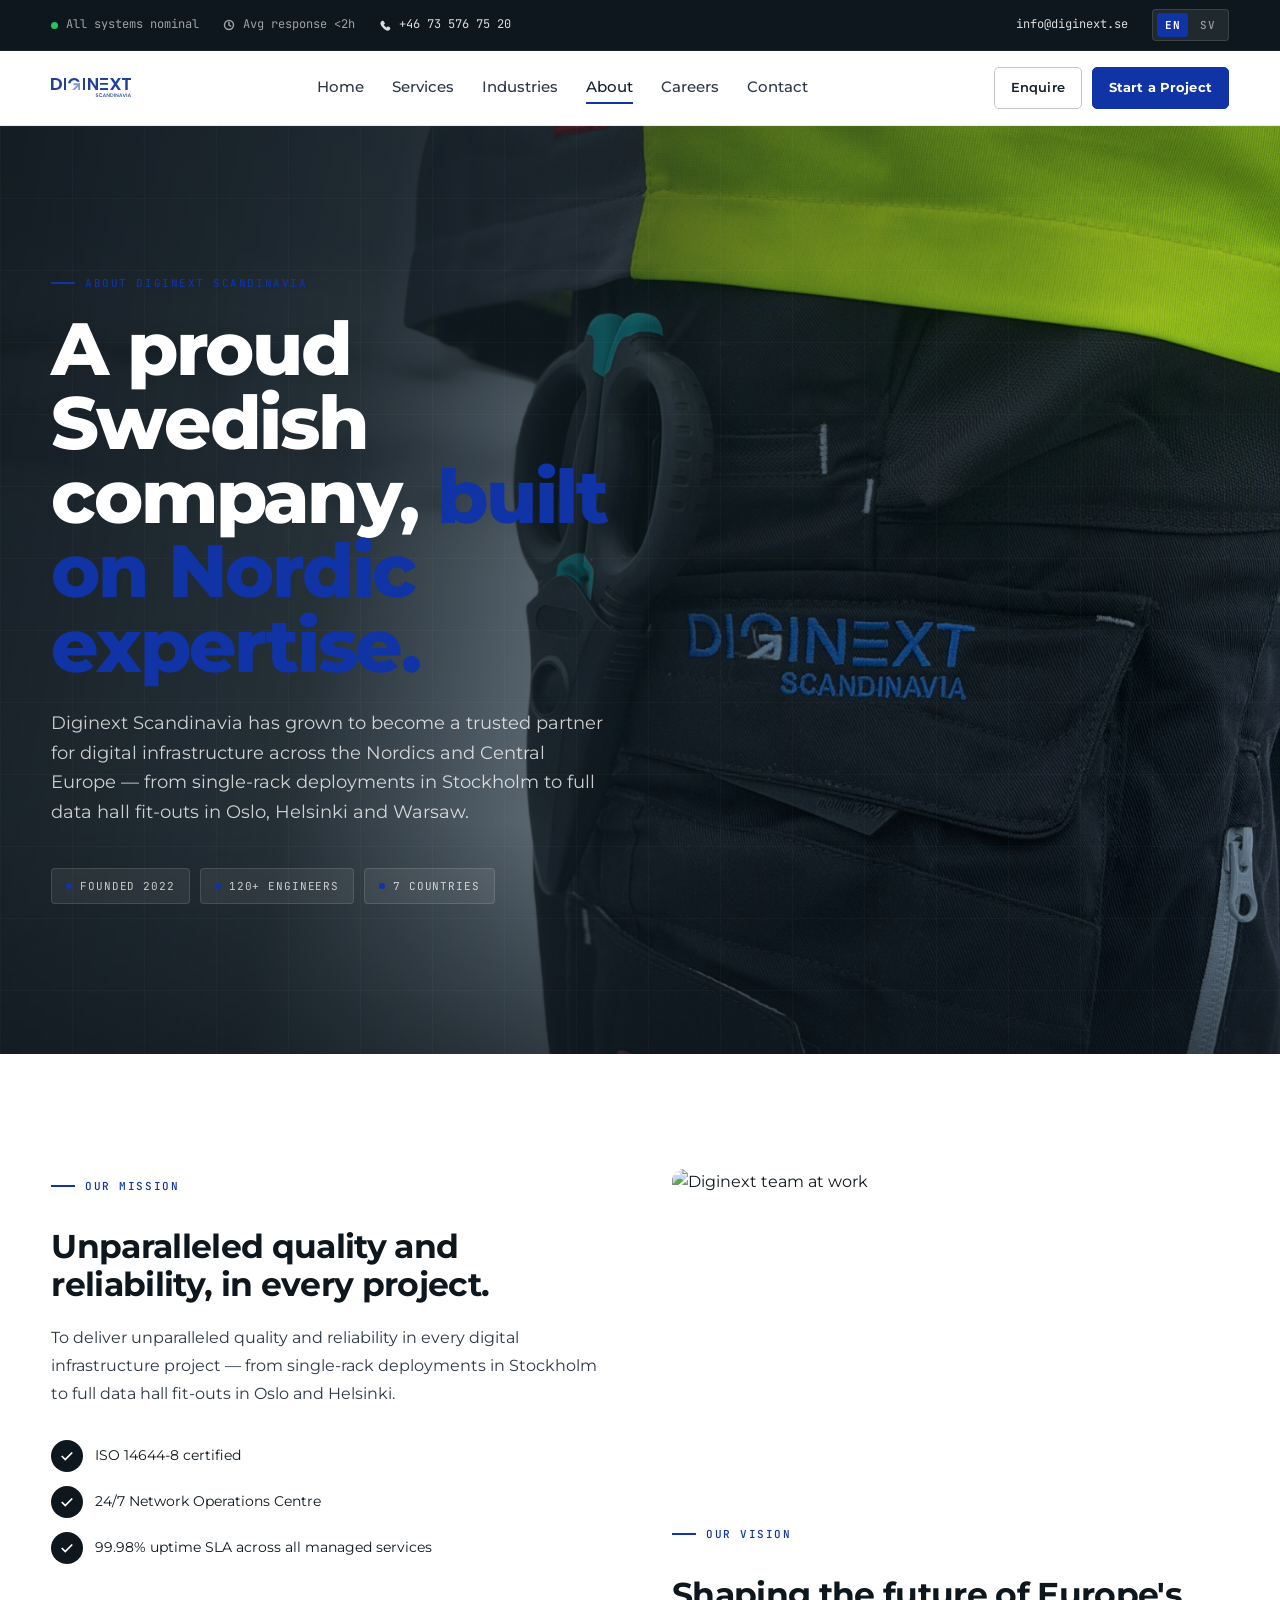
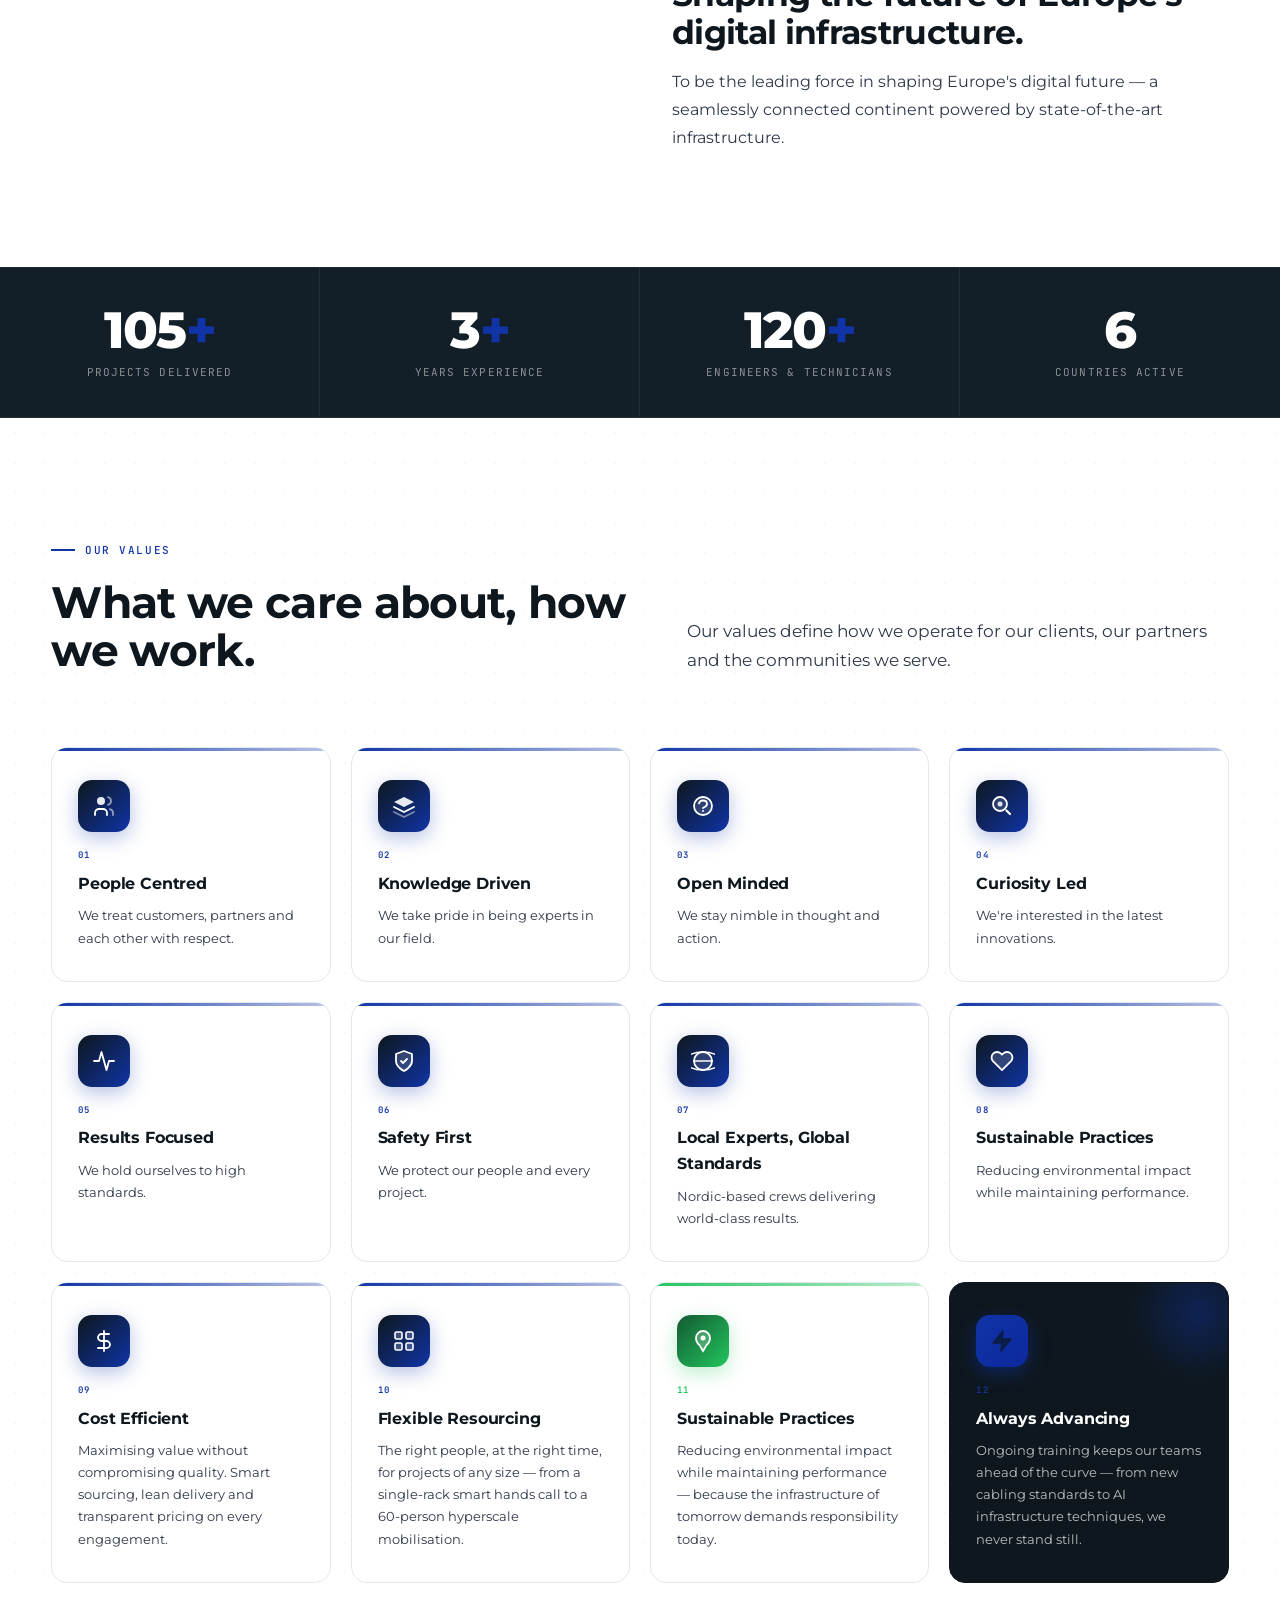
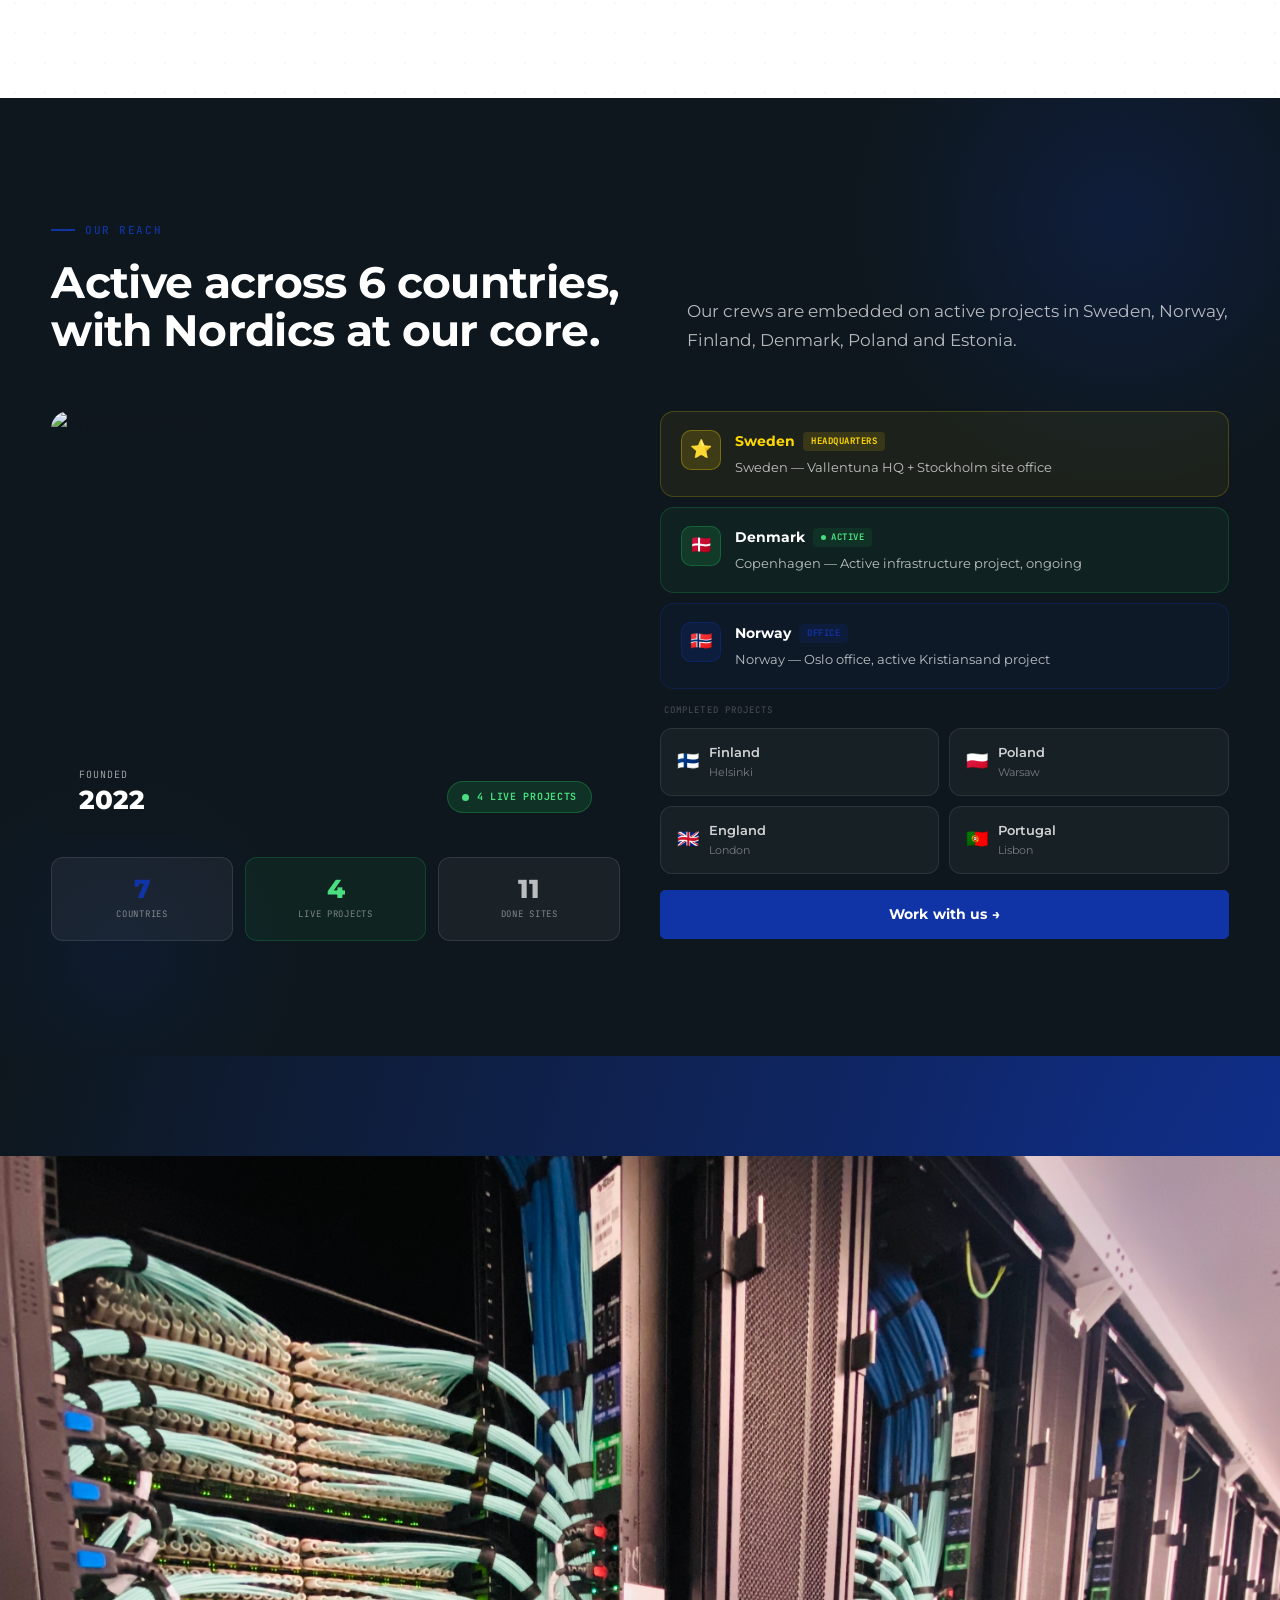
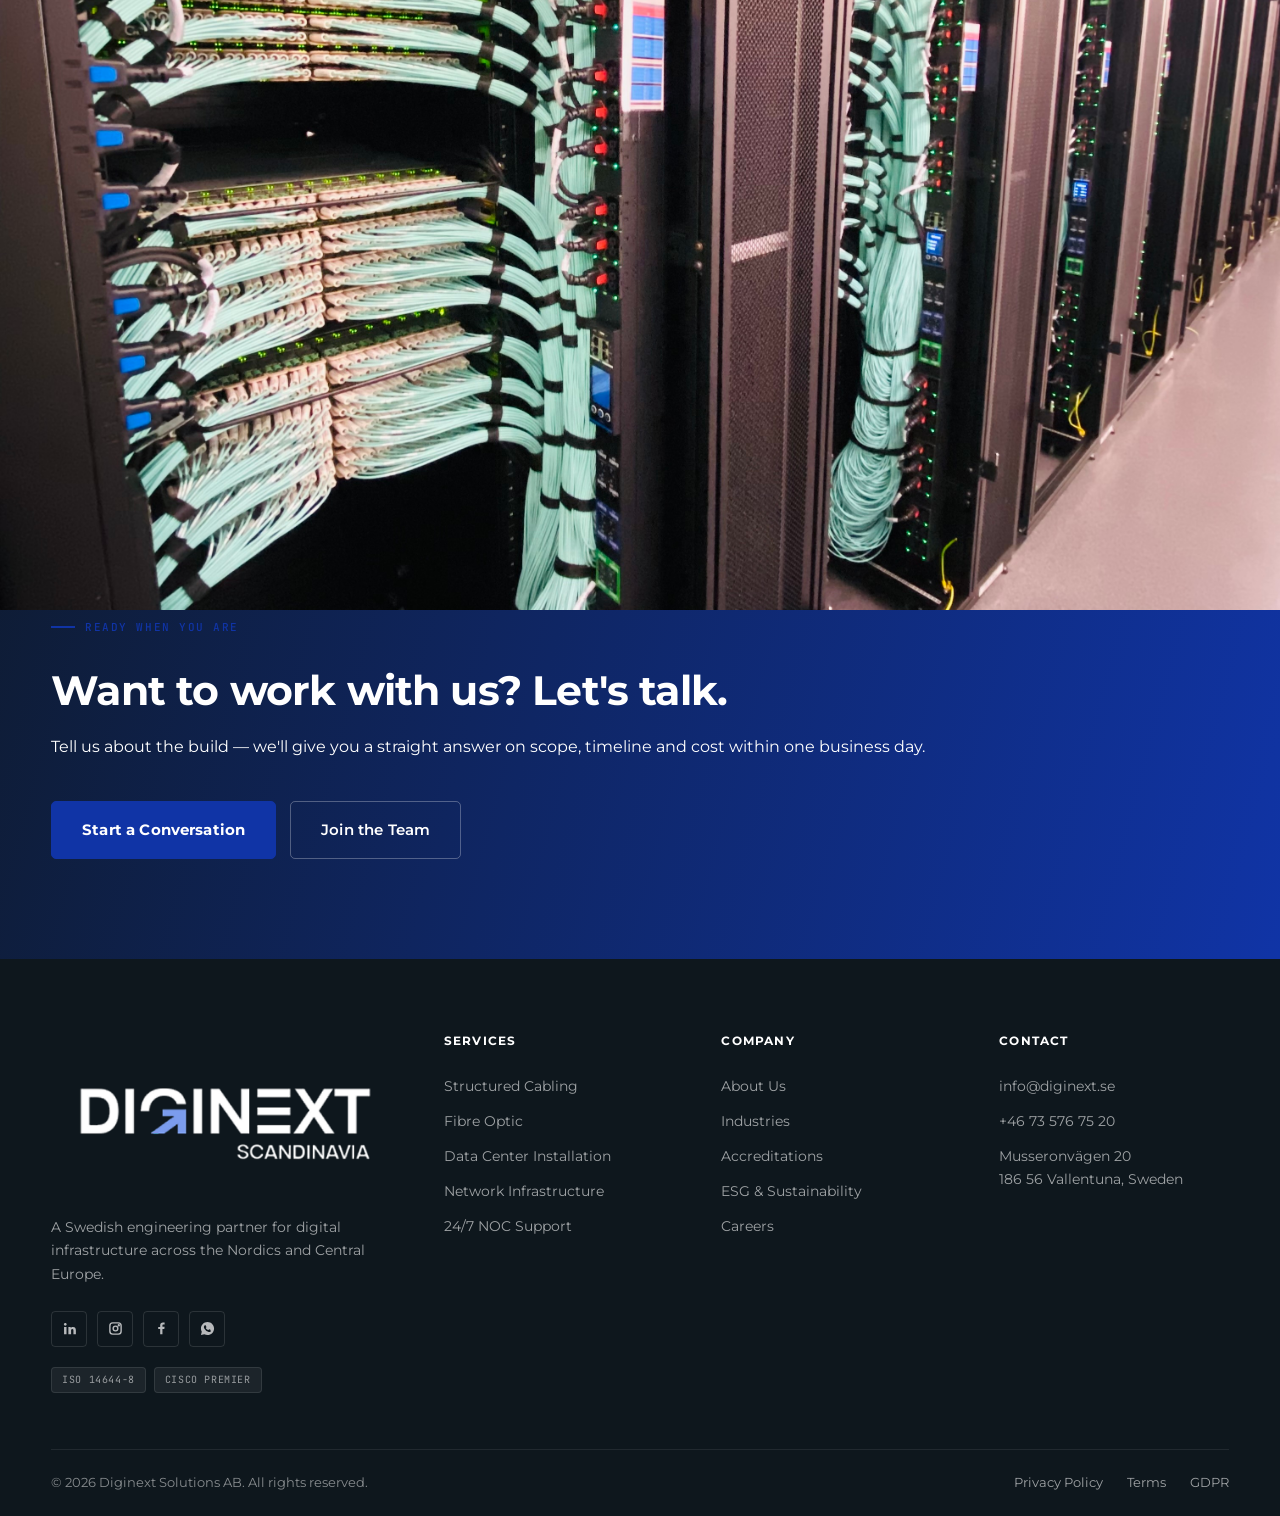
==== about.html @ 5f90d870 "Add files via upload" ====
<!doctype html>
<html lang="en" data-lang="en">
<head>
<meta charset="utf-8" />
<meta name="viewport" content="width=device-width, initial-scale=1, viewport-fit=cover" />
<title>About — Diginext Scandinavia</title>
<meta name="description" content="A Swedish engineering partner building, maintaining and optimising digital infrastructure across the Nordics and Europe. Founded on expertise, built on trust." />
<meta property="og:type" content="website" />
<meta property="og:site_name" content="Diginext Scandinavia" />
<meta property="og:title" content="About — Diginext Scandinavia" />
<meta property="og:url" content="https://ginigeashan-alt.github.io/diginext/about.html" />
<link rel="icon" type="image/svg+xml" href="assets/logo.svg" />
<link rel="preconnect" href="https://fonts.googleapis.com">
<link rel="preconnect" href="https://fonts.gstatic.com" crossorigin>
<link href="https://fonts.googleapis.com/css2?family=Montserrat:ital,wght@0,300;0,400;0,500;0,600;0,700;0,800;0,900;1,400&family=JetBrains+Mono:wght@400;500&display=swap" rel="stylesheet">
<link rel="stylesheet" href="styles.css" />
<meta name="theme-color" content="#0E171D">
</head>
<body>

<!-- ========= TOPBAR ========= -->
<div class="topbar">
  <div class="topbar__inner">
    <div class="topbar__left">
      <span class="topbar__item"><span class="status-dot"></span> <span data-t="systems_nominal">All systems nominal</span></span>
      <span class="topbar__item">
        <svg width="12" height="12" viewBox="0 0 16 16" fill="none" stroke="currentColor" stroke-width="2"><path d="M8 2a6 6 0 100 12A6 6 0 008 2zm0 2v4l3 2"/></svg>
        <span data-t="response_time">Avg response &lt;2h</span>
      </span>
      <a href="tel:+46735767520" class="topbar__item">
        <svg width="12" height="12" viewBox="0 0 16 16" fill="currentColor"><path d="M13.5 10.5c-.8-.8-1.9-.8-2.7 0l-.9.9c-1.5-.8-2.8-2.1-3.6-3.6l.9-.9c.8-.8.8-1.9 0-2.7L6.1 3.1C5.3 2.3 4.2 2.3 3.4 3L2.7 3.7C1.4 5 1.8 7.3 3.5 9.7c1.4 2 3.3 3.8 5.3 5 1 .5 2.1.8 3 .8.8 0 1.5-.2 2-.7l.7-.7c.8-.8.8-1.9 0-2.7l-1-1z"/></svg>
        +46 73 576 75 20
      </a>
    </div>
    <div class="topbar__right">
      <a href="mailto:info@diginext.se" class="topbar__item">info@diginext.se</a>
      <div class="lang-switch" id="langSwitch">
        <button class="lang-switch__btn is-active" data-lang="en">EN</button>
        <button class="lang-switch__btn" data-lang="sv">SV</button>
      </div>
    </div>
  </div>
</div>

<!-- ========= NAV ========= -->
<nav class="nav" id="siteNav">
  <div class="nav__inner">
    <a href="index.html" class="logo">
              <img src="logo.svg" alt="Diginext Scandinavia" class="logo-img" />

      
    </a>
    <ul class="nav__links" id="primaryNav">
      <li><a href="index.html" data-t="nav_home">Home</a></li>
      <li><a href="services.html" data-t="nav_services">Services</a></li>
      <li><a href="industries.html" data-t="nav_industries">Industries</a></li>
      <li><a href="about.html" class="is-active" data-t="nav_about">About</a></li>
      <li><a href="careers.html" data-t="nav_careers">Careers</a></li>
      <li><a href="contact.html" data-t="nav_contact">Contact</a></li>
    </ul>
    <div class="nav__cta-group">
      <a href="contact.html" class="btn btn--ghost btn--sm" data-t="nav_enquire">Enquire</a>
      <a href="contact.html" class="btn btn--accent btn--sm" data-t="nav_start_project">Start a Project</a>
      <button class="nav__toggle" id="navToggle" aria-expanded="false" aria-label="Toggle menu">
        <span class="nav__toggle-bar"></span>
      </button>
    </div>
  </div>
</nav>

<!-- ========= HERO ========= -->
<section class="hero" style="min-height:520px;">
  <div class="hero__visual">
    <img class="hero__visual-slide is-active" src="Diginext_pant.jpeg" alt="" />
    <div class="hero__visual-fade"></div>
  </div>
  <div class="hero__grid-overlay"></div>
  <div class="hero__inner">
    <div class="hero__content">
      <span class="eyebrow" data-t="about_eyebrow">About Diginext Scandinavia</span>
      <h1 class="hero__title" data-t="about_hero_title">A proud Swedish company, <span>built on Nordic expertise.</span></h1>
      <p class="hero__desc" data-t="about_hero_desc">Diginext Scandinavia has grown to become a trusted partner for digital infrastructure across the Nordics and Central Europe — from single-rack deployments in Stockholm to full data hall fit-outs in Oslo, Helsinki and Warsaw.</p>
      <div class="hero__badges">
        <span class="hero__badge"><span class="hero__badge-dot"></span> <span data-t="badge_founded">Founded 2022</span></span>
        <span class="hero__badge"><span class="hero__badge-dot"></span> <span data-t="badge_staff">120+ Engineers</span></span>
        <span class="hero__badge"><span class="hero__badge-dot"></span> <span data-t="badge_countries">6 Countries</span></span>
      </div>
    </div>
  </div>
</section>

<!-- ========= MISSION + VISION ========= -->
<section class="section">
  <div class="section__inner">
    <div style="display:grid; grid-template-columns:1fr 1fr; gap:64px; align-items:start;">

      <article>
        <span class="eyebrow" style="color:var(--navy-700);" data-t="mission_eyebrow">Our Mission</span>
        <h2 style="font-family:var(--display); font-size:clamp(26px,2.6vw,34px); font-weight:700; color:var(--navy-900); letter-spacing:-0.02em; line-height:1.15; margin:12px 0 20px;" data-t="mission_title">Unparalleled quality and reliability, in every project.</h2>
        <p style="font-size:16px; color:var(--ink-2); line-height:1.75; margin:0;" data-t="mission_body">To deliver unparalleled quality and reliability in every digital infrastructure project — from single-rack deployments in Stockholm to full data hall fit-outs in Oslo and Helsinki. We empower our clients' success by building robust, efficient and scalable foundations for their digital operations.</p>
        <div style="margin-top:32px; display:flex; flex-direction:column; gap:14px;">
          <div style="display:flex; align-items:center; gap:12px; font-size:14px; color:var(--ink);">
            <span style="width:32px; height:32px; border-radius:50%; background:var(--navy-900); color:#fff; display:flex; align-items:center; justify-content:center; flex-shrink:0;">
              <svg width="14" height="14" viewBox="0 0 16 16" fill="none" stroke="currentColor" stroke-width="2"><path d="M2 8l4 4 8-8"/></svg>
            </span>
            <span data-t="mission_p1">ISO 14644-8 certified</span>
          </div>
          <div style="display:flex; align-items:center; gap:12px; font-size:14px; color:var(--ink);">
            <span style="width:32px; height:32px; border-radius:50%; background:var(--navy-900); color:#fff; display:flex; align-items:center; justify-content:center; flex-shrink:0;">
              <svg width="14" height="14" viewBox="0 0 16 16" fill="none" stroke="currentColor" stroke-width="2"><path d="M2 8l4 4 8-8"/></svg>
            </span>
            <span data-t="mission_p2">24/7 Network Operations Centre</span>
          </div>
          <div style="display:flex; align-items:center; gap:12px; font-size:14px; color:var(--ink);">
            <span style="width:32px; height:32px; border-radius:50%; background:var(--navy-900); color:#fff; display:flex; align-items:center; justify-content:center; flex-shrink:0;">
              <svg width="14" height="14" viewBox="0 0 16 16" fill="none" stroke="currentColor" stroke-width="2"><path d="M2 8l4 4 8-8"/></svg>
            </span>
            <span data-t="mission_p3">99.98% uptime SLA across all managed services</span>
          </div>
        </div>
      </article>

      <article>
        <div style="border-radius:12px; overflow:hidden; height:320px; margin-bottom:28px;">
          <img src="https://images.unsplash.com/photo-1551836022-d5d88e9218df?w=1200&q=80&auto=format&fit=crop" alt="Diginext team at work" style="width:100%; height:100%; object-fit:cover;" />
        </div>
        <span class="eyebrow" style="color:var(--navy-700);" data-t="vision_eyebrow">Our Vision</span>
        <h2 style="font-family:var(--display); font-size:clamp(26px,2.6vw,34px); font-weight:700; color:var(--navy-900); letter-spacing:-0.02em; line-height:1.15; margin:12px 0 16px;" data-t="vision_title">Shaping the future of Europe's digital infrastructure.</h2>
        <p style="font-size:16px; color:var(--ink-2); line-height:1.75; margin:0;" data-t="vision_body">To be the leading force in shaping Europe's digital future — a seamlessly connected continent powered by state-of-the-art infrastructure. We strive to be at the forefront of this transformation, driving innovation, sustainability and connectivity across borders.</p>
      </article>

    </div>
  </div>
</section>

<!-- ========= STATS BAND ========= -->
<section class="stats-band section--dark">
  <div class="stats-band__inner">
    <div class="stat-cell scroll-reveal">
      <div class="stat-cell__value">105<span>+</span></div>
      <div class="stat-cell__label" data-t="stat1">Projects Delivered</div>
    </div>
    <div class="stat-cell scroll-reveal" style="transition-delay:0.1s">
      <div class="stat-cell__value">3<span>+</span></div>
      <div class="stat-cell__label" data-t="stat_years">Years Experience</div>
    </div>
    <div class="stat-cell scroll-reveal" style="transition-delay:0.2s">
      <div class="stat-cell__value">120<span>+</span></div>
      <div class="stat-cell__label" data-t="stat_engineers">Engineers &amp; Technicians</div>
    </div>
    <div class="stat-cell scroll-reveal" style="transition-delay:0.3s">
      <div class="stat-cell__value">6</div>
      <div class="stat-cell__label" data-t="stat4">Countries Active</div>
    </div>
  </div>
</section>

<!-- ========= VALUES ========= -->
<section class="section" id="values" style="background:#fff; overflow:hidden; position:relative;">
  <!-- subtle bg pattern -->
  <div style="position:absolute;inset:0;background-image:radial-gradient(rgba(16,52,166,0.035) 1.5px,transparent 1.5px);background-size:30px 30px;pointer-events:none;z-index:0;"></div>
  <div class="section__inner" style="position:relative;z-index:1;">
    <div class="section__head">
      <div class="section__head-left">
        <span class="eyebrow" style="color:var(--cyan);" data-t="values_eyebrow">Our Values</span>
        <h2 class="section__title" data-t="values_title">What we care about, how we work.</h2>
      </div>
      <div class="section__head-right">
        <p class="section__desc" data-t="values_desc">Our values define how we operate for our clients, our partners and the communities we serve. They are not aspirational — they are operational.</p>
      </div>
    </div>

    <!-- ── Premium values grid ── -->
    <div style="display:grid; grid-template-columns:repeat(4,1fr); gap:20px; margin-top:8px;">

      <!-- 01 -->
      <article class="scroll-reveal val-card" style="background:#fff; border:1.5px solid var(--rule); border-radius:16px; padding:32px 26px; display:flex; flex-direction:column; gap:16px; position:relative; overflow:hidden; transition:transform 0.25s, box-shadow 0.25s;" onmouseenter="this.style.transform='translateY(-4px)';this.style.boxShadow='0 16px 48px rgba(16,52,166,0.12)'" onmouseleave="this.style.transform='translateY(0)';this.style.boxShadow='none'">
        <div style="position:absolute;top:0;left:0;right:0;height:3px;background:linear-gradient(90deg,var(--cyan),rgba(16,52,166,0.3));border-radius:16px 16px 0 0;"></div>
        <div style="width:52px;height:52px;border-radius:14px;background:linear-gradient(135deg,var(--navy-900) 0%,var(--cyan) 100%);display:flex;align-items:center;justify-content:center;box-shadow:0 6px 20px rgba(16,52,166,0.3);">
          <svg width="24" height="24" viewBox="0 0 24 24" fill="none"><circle cx="9" cy="7" r="4" fill="#fff" opacity="0.9"/><path d="M3 21v-2a4 4 0 0 1 4-4h4a4 4 0 0 1 4 4v2" stroke="#fff" stroke-width="1.8" fill="none" stroke-linecap="round"/><path d="M16 3.13a4 4 0 0 1 0 7.75M21 21v-2a4 4 0 0 0-3-3.87" stroke="rgba(255,255,255,0.55)" stroke-width="1.8" fill="none" stroke-linecap="round"/></svg>
        </div>
        <div>
          <div style="font-family:var(--mono);font-size:9px;color:var(--cyan);text-transform:uppercase;letter-spacing:0.14em;font-weight:600;margin-bottom:8px;">01</div>
          <h3 style="font-size:15.5px;font-weight:700;color:var(--navy-900);margin:0 0 8px;letter-spacing:-0.01em;" data-t="val1_h">People Centred</h3>
          <p style="font-size:13px;color:var(--ink-2);line-height:1.7;margin:0;" data-t="val1_p">We treat customers, partners and each other with respect — and we believe in investing in people to make great things happen.</p>
        </div>
      </article>

      <!-- 02 -->
      <article class="scroll-reveal val-card" style="background:#fff;border:1.5px solid var(--rule);border-radius:16px;padding:32px 26px;display:flex;flex-direction:column;gap:16px;position:relative;overflow:hidden;transition:transform 0.25s,box-shadow 0.25s;" onmouseenter="this.style.transform='translateY(-4px)';this.style.boxShadow='0 16px 48px rgba(16,52,166,0.12)'" onmouseleave="this.style.transform='translateY(0)';this.style.boxShadow='none'">
        <div style="position:absolute;top:0;left:0;right:0;height:3px;background:linear-gradient(90deg,var(--cyan),rgba(16,52,166,0.3));border-radius:16px 16px 0 0;"></div>
        <div style="width:52px;height:52px;border-radius:14px;background:linear-gradient(135deg,var(--navy-900) 0%,var(--cyan) 100%);display:flex;align-items:center;justify-content:center;box-shadow:0 6px 20px rgba(16,52,166,0.3);">
          <svg width="24" height="24" viewBox="0 0 24 24" fill="none"><path d="M12 3L2 8l10 5 10-5-10-5z" fill="#fff" opacity="0.9"/><path d="M2 13l10 5 10-5" stroke="#fff" stroke-width="1.8" stroke-linecap="round" fill="none"/><path d="M2 18l10 5 10-5" stroke="rgba(255,255,255,0.45)" stroke-width="1.8" stroke-linecap="round" fill="none"/></svg>
        </div>
        <div>
          <div style="font-family:var(--mono);font-size:9px;color:var(--cyan);text-transform:uppercase;letter-spacing:0.14em;font-weight:600;margin-bottom:8px;">02</div>
          <h3 style="font-size:15.5px;font-weight:700;color:var(--navy-900);margin:0 0 8px;letter-spacing:-0.01em;" data-t="val2_h">Knowledge Driven</h3>
          <p style="font-size:13px;color:var(--ink-2);line-height:1.7;margin:0;" data-t="val2_p">We take pride in being experts in our field. Ongoing training and certification keeps our teams ahead of the curve.</p>
        </div>
      </article>

      <!-- 03 -->
      <article class="scroll-reveal val-card" style="background:#fff;border:1.5px solid var(--rule);border-radius:16px;padding:32px 26px;display:flex;flex-direction:column;gap:16px;position:relative;overflow:hidden;transition:transform 0.25s,box-shadow 0.25s;" onmouseenter="this.style.transform='translateY(-4px)';this.style.boxShadow='0 16px 48px rgba(16,52,166,0.12)'" onmouseleave="this.style.transform='translateY(0)';this.style.boxShadow='none'">
        <div style="position:absolute;top:0;left:0;right:0;height:3px;background:linear-gradient(90deg,var(--cyan),rgba(16,52,166,0.3));border-radius:16px 16px 0 0;"></div>
        <div style="width:52px;height:52px;border-radius:14px;background:linear-gradient(135deg,var(--navy-900) 0%,var(--cyan) 100%);display:flex;align-items:center;justify-content:center;box-shadow:0 6px 20px rgba(16,52,166,0.3);">
          <svg width="24" height="24" viewBox="0 0 24 24" fill="none"><circle cx="12" cy="12" r="9" stroke="#fff" stroke-width="1.8" fill="rgba(255,255,255,0.12)"/><path d="M8 9.5C8.5 7.5 10 6.5 12 6.5c2.5 0 4 1.5 4 3.5 0 1.5-1 2.5-2.5 3L12 14" stroke="#fff" stroke-width="1.8" stroke-linecap="round" fill="none"/><circle cx="12" cy="17" r="1" fill="#fff"/></svg>
        </div>
        <div>
          <div style="font-family:var(--mono);font-size:9px;color:var(--cyan);text-transform:uppercase;letter-spacing:0.14em;font-weight:600;margin-bottom:8px;">03</div>
          <h3 style="font-size:15.5px;font-weight:700;color:var(--navy-900);margin:0 0 8px;letter-spacing:-0.01em;" data-t="val3_h">Open Minded</h3>
          <p style="font-size:13px;color:var(--ink-2);line-height:1.7;margin:0;" data-t="val3_p">We stay nimble in thought and action — so we can respond to every challenge with clear thinking and fresh perspective.</p>
        </div>
      </article>

      <!-- 04 -->
      <article class="scroll-reveal val-card" style="background:#fff;border:1.5px solid var(--rule);border-radius:16px;padding:32px 26px;display:flex;flex-direction:column;gap:16px;position:relative;overflow:hidden;transition:transform 0.25s,box-shadow 0.25s;" onmouseenter="this.style.transform='translateY(-4px)';this.style.boxShadow='0 16px 48px rgba(16,52,166,0.12)'" onmouseleave="this.style.transform='translateY(0)';this.style.boxShadow='none'">
        <div style="position:absolute;top:0;left:0;right:0;height:3px;background:linear-gradient(90deg,var(--cyan),rgba(16,52,166,0.3));border-radius:16px 16px 0 0;"></div>
        <div style="width:52px;height:52px;border-radius:14px;background:linear-gradient(135deg,var(--navy-900) 0%,var(--cyan) 100%);display:flex;align-items:center;justify-content:center;box-shadow:0 6px 20px rgba(16,52,166,0.3);">
          <svg width="24" height="24" viewBox="0 0 24 24" fill="none"><circle cx="10" cy="10" r="7" stroke="#fff" stroke-width="1.8" fill="rgba(255,255,255,0.12)"/><path d="m20 20-3.5-3.5" stroke="#fff" stroke-width="2.2" stroke-linecap="round"/><circle cx="10" cy="10" r="2.5" fill="#fff" opacity="0.85"/></svg>
        </div>
        <div>
          <div style="font-family:var(--mono);font-size:9px;color:var(--cyan);text-transform:uppercase;letter-spacing:0.14em;font-weight:600;margin-bottom:8px;">04</div>
          <h3 style="font-size:15.5px;font-weight:700;color:var(--navy-900);margin:0 0 8px;letter-spacing:-0.01em;" data-t="val4_h">Curiosity Led</h3>
          <p style="font-size:13px;color:var(--ink-2);line-height:1.7;margin:0;" data-t="val4_p">We're interested in the latest innovations and keep our finger on the pulse of every development that affects our clients.</p>
        </div>
      </article>

      <!-- 05 -->
      <article class="scroll-reveal val-card" style="background:#fff;border:1.5px solid var(--rule);border-radius:16px;padding:32px 26px;display:flex;flex-direction:column;gap:16px;position:relative;overflow:hidden;transition:transform 0.25s,box-shadow 0.25s;" onmouseenter="this.style.transform='translateY(-4px)';this.style.boxShadow='0 16px 48px rgba(16,52,166,0.12)'" onmouseleave="this.style.transform='translateY(0)';this.style.boxShadow='none'">
        <div style="position:absolute;top:0;left:0;right:0;height:3px;background:linear-gradient(90deg,var(--cyan),rgba(16,52,166,0.3));border-radius:16px 16px 0 0;"></div>
        <div style="width:52px;height:52px;border-radius:14px;background:linear-gradient(135deg,var(--navy-900) 0%,var(--cyan) 100%);display:flex;align-items:center;justify-content:center;box-shadow:0 6px 20px rgba(16,52,166,0.3);">
          <svg width="24" height="24" viewBox="0 0 24 24" fill="none"><polyline points="2 12 7 12 9.5 3 14.5 21 17 12 22 12" stroke="#fff" stroke-width="1.8" stroke-linecap="round" stroke-linejoin="round" fill="none"/></svg>
        </div>
        <div>
          <div style="font-family:var(--mono);font-size:9px;color:var(--cyan);text-transform:uppercase;letter-spacing:0.14em;font-weight:600;margin-bottom:8px;">05</div>
          <h3 style="font-size:15.5px;font-weight:700;color:var(--navy-900);margin:0 0 8px;letter-spacing:-0.01em;" data-t="val5_h">Results Focused</h3>
          <p style="font-size:13px;color:var(--ink-2);line-height:1.7;margin:0;" data-t="val5_p">We set ourselves high standards because we care when our customers succeed — and we deliver against that commitment every time.</p>
        </div>
      </article>

      <!-- 06 -->
      <article class="scroll-reveal val-card" style="background:#fff;border:1.5px solid var(--rule);border-radius:16px;padding:32px 26px;display:flex;flex-direction:column;gap:16px;position:relative;overflow:hidden;transition:transform 0.25s,box-shadow 0.25s;" onmouseenter="this.style.transform='translateY(-4px)';this.style.boxShadow='0 16px 48px rgba(16,52,166,0.12)'" onmouseleave="this.style.transform='translateY(0)';this.style.boxShadow='none'">
        <div style="position:absolute;top:0;left:0;right:0;height:3px;background:linear-gradient(90deg,var(--cyan),rgba(16,52,166,0.3));border-radius:16px 16px 0 0;"></div>
        <div style="width:52px;height:52px;border-radius:14px;background:linear-gradient(135deg,var(--navy-900) 0%,var(--cyan) 100%);display:flex;align-items:center;justify-content:center;box-shadow:0 6px 20px rgba(16,52,166,0.3);">
          <svg width="24" height="24" viewBox="0 0 24 24" fill="none"><path d="M12 22s8-4 8-10V5l-8-3-8 3v7c0 6 8 10 8 10z" fill="rgba(255,255,255,0.15)" stroke="#fff" stroke-width="1.8" stroke-linejoin="round"/><path d="M9 12l2 2 4-4" stroke="#fff" stroke-width="1.8" stroke-linecap="round" stroke-linejoin="round" fill="none"/></svg>
        </div>
        <div>
          <div style="font-family:var(--mono);font-size:9px;color:var(--cyan);text-transform:uppercase;letter-spacing:0.14em;font-weight:600;margin-bottom:8px;">06</div>
          <h3 style="font-size:15.5px;font-weight:700;color:var(--navy-900);margin:0 0 8px;letter-spacing:-0.01em;" data-t="val6_h">Safety First</h3>
          <p style="font-size:13px;color:var(--ink-2);line-height:1.7;margin:0;" data-t="val6_p">We protect our people, our clients and every project with the highest safety standards — no exceptions, no shortcuts.</p>
        </div>
      </article>

      <!-- 07 -->
      <article class="scroll-reveal val-card" style="background:#fff;border:1.5px solid var(--rule);border-radius:16px;padding:32px 26px;display:flex;flex-direction:column;gap:16px;position:relative;overflow:hidden;transition:transform 0.25s,box-shadow 0.25s;" onmouseenter="this.style.transform='translateY(-4px)';this.style.boxShadow='0 16px 48px rgba(16,52,166,0.12)'" onmouseleave="this.style.transform='translateY(0)';this.style.boxShadow='none'">
        <div style="position:absolute;top:0;left:0;right:0;height:3px;background:linear-gradient(90deg,var(--cyan),rgba(16,52,166,0.3));border-radius:16px 16px 0 0;"></div>
        <div style="width:52px;height:52px;border-radius:14px;background:linear-gradient(135deg,var(--navy-900) 0%,var(--cyan) 100%);display:flex;align-items:center;justify-content:center;box-shadow:0 6px 20px rgba(16,52,166,0.3);">
          <svg width="24" height="24" viewBox="0 0 24 24" fill="none"><circle cx="12" cy="12" r="9" stroke="#fff" stroke-width="1.8" fill="rgba(255,255,255,0.12)"/><line x1="2" y1="12" x2="22" y2="12" stroke="#fff" stroke-width="1.4"/><path d="M12 3a18 9 0 0 1 0 18M12 3a18 9 0 0 0 0 18" stroke="#fff" stroke-width="1.4" fill="none"/></svg>
        </div>
        <div>
          <div style="font-family:var(--mono);font-size:9px;color:var(--cyan);text-transform:uppercase;letter-spacing:0.14em;font-weight:600;margin-bottom:8px;">07</div>
          <h3 style="font-size:15.5px;font-weight:700;color:var(--navy-900);margin:0 0 8px;letter-spacing:-0.01em;" data-t="val7_h">Local Experts, Global Standards</h3>
          <p style="font-size:13px;color:var(--ink-2);line-height:1.7;margin:0;" data-t="val7_p">Nordic-based crews delivering world-class results — with the cultural fluency and regulatory knowledge that global firms lack.</p>
        </div>
      </article>

      <!-- 08 -->
      <article class="scroll-reveal val-card" style="background:#fff;border:1.5px solid var(--rule);border-radius:16px;padding:32px 26px;display:flex;flex-direction:column;gap:16px;position:relative;overflow:hidden;transition:transform 0.25s,box-shadow 0.25s;" onmouseenter="this.style.transform='translateY(-4px)';this.style.boxShadow='0 16px 48px rgba(16,52,166,0.12)'" onmouseleave="this.style.transform='translateY(0)';this.style.boxShadow='none'">
        <div style="position:absolute;top:0;left:0;right:0;height:3px;background:linear-gradient(90deg,var(--cyan),rgba(16,52,166,0.3));border-radius:16px 16px 0 0;"></div>
        <div style="width:52px;height:52px;border-radius:14px;background:linear-gradient(135deg,var(--navy-900) 0%,var(--cyan) 100%);display:flex;align-items:center;justify-content:center;box-shadow:0 6px 20px rgba(16,52,166,0.3);">
          <svg width="24" height="24" viewBox="0 0 24 24" fill="none"><path d="M20.84 4.61a5.5 5.5 0 0 0-7.78 0L12 5.67l-1.06-1.06a5.5 5.5 0 0 0-7.78 7.78l1.06 1.06L12 21.23l7.78-7.78 1.06-1.06a5.5 5.5 0 0 0 0-7.78z" fill="rgba(255,255,255,0.15)" stroke="#fff" stroke-width="1.8" stroke-linejoin="round"/></svg>
        </div>
        <div>
          <div style="font-family:var(--mono);font-size:9px;color:var(--cyan);text-transform:uppercase;letter-spacing:0.14em;font-weight:600;margin-bottom:8px;">08</div>
          <h3 style="font-size:15.5px;font-weight:700;color:var(--navy-900);margin:0 0 8px;letter-spacing:-0.01em;" data-t="val8_h">Client Focused</h3>
          <p style="font-size:13px;color:var(--ink-2);line-height:1.7;margin:0;" data-t="val8_p">Solutions tailored to your goals, not a one-size-fits-all approach. We listen first, then engineer the right answer.</p>
        </div>
      </article>

      <!-- 09 -->
      <article class="scroll-reveal val-card" style="background:#fff;border:1.5px solid var(--rule);border-radius:16px;padding:32px 26px;display:flex;flex-direction:column;gap:16px;position:relative;overflow:hidden;transition:transform 0.25s,box-shadow 0.25s;" onmouseenter="this.style.transform='translateY(-4px)';this.style.boxShadow='0 16px 48px rgba(16,52,166,0.12)'" onmouseleave="this.style.transform='translateY(0)';this.style.boxShadow='none'">
        <div style="position:absolute;top:0;left:0;right:0;height:3px;background:linear-gradient(90deg,var(--cyan),rgba(16,52,166,0.3));border-radius:16px 16px 0 0;"></div>
        <div style="width:52px;height:52px;border-radius:14px;background:linear-gradient(135deg,var(--navy-900) 0%,var(--cyan) 100%);display:flex;align-items:center;justify-content:center;box-shadow:0 6px 20px rgba(16,52,166,0.3);">
          <svg width="24" height="24" viewBox="0 0 24 24" fill="none"><line x1="12" y1="2" x2="12" y2="22" stroke="#fff" stroke-width="1.8" stroke-linecap="round"/><path d="M17 5H9.5a3.5 3.5 0 0 0 0 7h5a3.5 3.5 0 0 1 0 7H6" stroke="#fff" stroke-width="1.8" stroke-linecap="round" fill="none"/></svg>
        </div>
        <div>
          <div style="font-family:var(--mono);font-size:9px;color:var(--cyan);text-transform:uppercase;letter-spacing:0.14em;font-weight:600;margin-bottom:8px;">09</div>
          <h3 style="font-size:15.5px;font-weight:700;color:var(--navy-900);margin:0 0 8px;letter-spacing:-0.01em;" data-t="val9_h">Cost Efficient</h3>
          <p style="font-size:13px;color:var(--ink-2);line-height:1.7;margin:0;" data-t="val9_p">Maximising value without compromising quality. Smart sourcing, lean delivery and transparent pricing on every engagement.</p>
        </div>
      </article>

      <!-- 10 -->
      <article class="scroll-reveal val-card" style="background:#fff;border:1.5px solid var(--rule);border-radius:16px;padding:32px 26px;display:flex;flex-direction:column;gap:16px;position:relative;overflow:hidden;transition:transform 0.25s,box-shadow 0.25s;" onmouseenter="this.style.transform='translateY(-4px)';this.style.boxShadow='0 16px 48px rgba(16,52,166,0.12)'" onmouseleave="this.style.transform='translateY(0)';this.style.boxShadow='none'">
        <div style="position:absolute;top:0;left:0;right:0;height:3px;background:linear-gradient(90deg,var(--cyan),rgba(16,52,166,0.3));border-radius:16px 16px 0 0;"></div>
        <div style="width:52px;height:52px;border-radius:14px;background:linear-gradient(135deg,var(--navy-900) 0%,var(--cyan) 100%);display:flex;align-items:center;justify-content:center;box-shadow:0 6px 20px rgba(16,52,166,0.3);">
          <svg width="24" height="24" viewBox="0 0 24 24" fill="none"><rect x="3" y="3" width="7" height="7" rx="1.5" fill="rgba(255,255,255,0.2)" stroke="#fff" stroke-width="1.6"/><rect x="14" y="3" width="7" height="7" rx="1.5" fill="rgba(255,255,255,0.2)" stroke="#fff" stroke-width="1.6"/><rect x="14" y="14" width="7" height="7" rx="1.5" fill="rgba(255,255,255,0.2)" stroke="#fff" stroke-width="1.6"/><rect x="3" y="14" width="7" height="7" rx="1.5" fill="rgba(255,255,255,0.2)" stroke="#fff" stroke-width="1.6"/></svg>
        </div>
        <div>
          <div style="font-family:var(--mono);font-size:9px;color:var(--cyan);text-transform:uppercase;letter-spacing:0.14em;font-weight:600;margin-bottom:8px;">10</div>
          <h3 style="font-size:15.5px;font-weight:700;color:var(--navy-900);margin:0 0 8px;letter-spacing:-0.01em;" data-t="val10_h">Flexible Resourcing</h3>
          <p style="font-size:13px;color:var(--ink-2);line-height:1.7;margin:0;" data-t="val10_p">The right people, at the right time, for projects of any size — from a single-rack smart hands call to a 60-person hyperscale mobilisation.</p>
        </div>
      </article>

      <!-- 11 – green accent -->
      <article class="scroll-reveal val-card" style="background:#fff;border:1.5px solid var(--rule);border-radius:16px;padding:32px 26px;display:flex;flex-direction:column;gap:16px;position:relative;overflow:hidden;transition:transform 0.25s,box-shadow 0.25s;" onmouseenter="this.style.transform='translateY(-4px)';this.style.boxShadow='0 16px 48px rgba(34,197,94,0.1)'" onmouseleave="this.style.transform='translateY(0)';this.style.boxShadow='none'">
        <div style="position:absolute;top:0;left:0;right:0;height:3px;background:linear-gradient(90deg,#22c55e,rgba(34,197,94,0.3));border-radius:16px 16px 0 0;"></div>
        <div style="width:52px;height:52px;border-radius:14px;background:linear-gradient(135deg,#145a32 0%,#22c55e 100%);display:flex;align-items:center;justify-content:center;box-shadow:0 6px 20px rgba(34,197,94,0.3);">
          <svg width="24" height="24" viewBox="0 0 24 24" fill="none"><path d="M12 2a7 7 0 0 1 7 7c0 3-1.5 5.5-3.5 7l-3.5 6-3.5-6A8.5 8.5 0 0 1 5 9a7 7 0 0 1 7-7z" fill="rgba(255,255,255,0.2)" stroke="#fff" stroke-width="1.8"/><circle cx="12" cy="9" r="2.5" fill="#fff"/></svg>
        </div>
        <div>
          <div style="font-family:var(--mono);font-size:9px;color:#22c55e;text-transform:uppercase;letter-spacing:0.14em;font-weight:600;margin-bottom:8px;">11</div>
          <h3 style="font-size:15.5px;font-weight:700;color:var(--navy-900);margin:0 0 8px;letter-spacing:-0.01em;" data-t="val11_h">Sustainable Practices</h3>
          <p style="font-size:13px;color:var(--ink-2);line-height:1.7;margin:0;" data-t="val11_p">Reducing environmental impact while maintaining performance — because the infrastructure of tomorrow demands responsibility today.</p>
        </div>
      </article>

      <!-- 12 – dark accent -->
      <article class="scroll-reveal val-card" style="background:var(--navy-900);border:1.5px solid var(--navy-900);border-radius:16px;padding:32px 26px;display:flex;flex-direction:column;gap:16px;position:relative;overflow:hidden;transition:transform 0.25s,box-shadow 0.25s;" onmouseenter="this.style.transform='translateY(-4px)';this.style.boxShadow='0 16px 48px rgba(16,52,166,0.4)'" onmouseleave="this.style.transform='translateY(0)';this.style.boxShadow='none'">
        <div style="position:absolute;top:-40px;right:-40px;width:140px;height:140px;border-radius:50%;background:radial-gradient(circle,rgba(16,52,166,0.4) 0%,transparent 70%);pointer-events:none;"></div>
        <div style="width:52px;height:52px;border-radius:14px;background:linear-gradient(135deg,var(--cyan) 0%,var(--cyan-600) 100%);display:flex;align-items:center;justify-content:center;box-shadow:0 6px 20px rgba(16,52,166,0.5);">
          <svg width="24" height="24" viewBox="0 0 24 24" fill="none"><polygon points="13 2 3 14 12 14 11 22 21 10 12 10 13 2" fill="rgba(10,27,61,0.85)" stroke="rgba(10,27,61,0.9)" stroke-width="1.6" stroke-linejoin="round"/></svg>
        </div>
        <div>
          <div style="font-family:var(--mono);font-size:9px;color:var(--cyan);text-transform:uppercase;letter-spacing:0.14em;font-weight:600;margin-bottom:8px;">12</div>
          <h3 style="font-size:15.5px;font-weight:700;color:#fff;margin:0 0 8px;letter-spacing:-0.01em;" data-t="val12_h">Always Advancing</h3>
          <p style="font-size:13px;color:rgba(255,255,255,0.72);line-height:1.7;margin:0;" data-t="val12_p">Ongoing training keeps our teams ahead of the curve — from new cabling standards to AI infrastructure techniques, we never stand still.</p>
        </div>
      </article>

    </div>
  </div>
</section>

</section>

<!-- ========= OUR REACH ========= -->
<section id="reach" style="background:var(--navy-900); overflow:hidden; position:relative; padding:clamp(64px,9vw,120px) 0;">
  <!-- ambient orbs -->
  <div style="position:absolute;top:-160px;right:-120px;width:560px;height:560px;background:radial-gradient(circle,rgba(16,52,166,0.22) 0%,transparent 68%);pointer-events:none;z-index:0;"></div>
  <div style="position:absolute;bottom:-100px;left:-80px;width:400px;height:400px;background:radial-gradient(circle,rgba(16,52,166,0.12) 0%,transparent 65%);pointer-events:none;z-index:0;"></div>

  <div class="section__inner" style="position:relative;z-index:1;">

    <!-- header -->
    <div class="section__head" style="margin-bottom:56px;">
      <div class="section__head-left">
        <span class="eyebrow" style="color:var(--cyan);" data-t="reach_eyebrow">Our Reach</span>
        <h2 class="section__title" style="color:#fff;" data-t="reach_title">Active across 7 countries, with Nordics at our core.</h2>
      </div>
      <div class="section__head-right">
        <p class="section__desc" style="color:rgba(255,255,255,0.7);" data-t="reach_desc">Our crews are embedded on active projects across Sweden and Denmark, with completed builds in Norway, Finland, Poland, England and Portugal. We don't parachute in — we hire locally, train to our standards and integrate with client teams on the ground.</p>
      </div>
    </div>

    <!-- main grid: image + location cards -->
    <div style="display:grid;grid-template-columns:1fr 1fr;gap:40px;align-items:start;">

      <!-- Left: photo + stats -->
      <div style="display:flex;flex-direction:column;gap:20px;">
        <div style="border-radius:18px;overflow:hidden;position:relative;aspect-ratio:4/3;">
          <img src="https://images.unsplash.com/photo-1601597111158-2fceff292cdc?w=1200&q=80&auto=format&fit=crop" alt="Engineers at work" style="width:100%;height:100%;object-fit:cover;filter:saturate(0.8);" loading="lazy"/>
          <div style="position:absolute;inset:0;background:linear-gradient(to top,rgba(14,23,29,0.75) 0%,transparent 50%);"></div>
          <div style="position:absolute;bottom:0;left:0;right:0;padding:24px 28px;display:flex;align-items:flex-end;justify-content:space-between;gap:12px;">
            <div>
              <div style="font-family:var(--mono);font-size:10px;color:rgba(255,255,255,0.6);text-transform:uppercase;letter-spacing:0.1em;margin-bottom:4px;">Founded</div>
              <div style="font-family:'Montserrat',sans-serif;font-size:26px;font-weight:800;color:#fff;line-height:1;">2022</div>
            </div>
            <div style="display:flex;align-items:center;gap:8px;background:rgba(34,197,94,0.15);border:1px solid rgba(34,197,94,0.3);border-radius:20px;padding:7px 14px;">
              <span style="width:7px;height:7px;border-radius:50%;background:#4ade80;animation:reachPulse 2s infinite;display:inline-block;"></span>
              <span style="font-family:var(--mono);font-size:10px;color:#4ade80;font-weight:700;letter-spacing:0.07em;">4 LIVE PROJECTS</span>
            </div>
          </div>
        </div>

        <!-- mini stats row -->
        <div style="display:grid;grid-template-columns:repeat(3,1fr);gap:12px;">
          <div style="background:rgba(255,255,255,0.05);border:1px solid rgba(255,255,255,0.1);border-radius:12px;padding:18px;text-align:center;">
            <div style="font-family:'Montserrat',sans-serif;font-size:26px;font-weight:800;color:var(--cyan);line-height:1;">7</div>
            <div style="font-family:var(--mono);font-size:9px;color:rgba(255,255,255,0.45);text-transform:uppercase;letter-spacing:0.08em;margin-top:5px;">Countries</div>
          </div>
          <div style="background:rgba(34,197,94,0.07);border:1px solid rgba(34,197,94,0.2);border-radius:12px;padding:18px;text-align:center;">
            <div style="font-family:'Montserrat',sans-serif;font-size:26px;font-weight:800;color:#4ade80;line-height:1;">4</div>
            <div style="font-family:var(--mono);font-size:9px;color:rgba(255,255,255,0.45);text-transform:uppercase;letter-spacing:0.08em;margin-top:5px;">Live Projects</div>
          </div>
          <div style="background:rgba(255,255,255,0.05);border:1px solid rgba(255,255,255,0.1);border-radius:12px;padding:18px;text-align:center;">
            <div style="font-family:'Montserrat',sans-serif;font-size:26px;font-weight:800;color:rgba(255,255,255,0.7);line-height:1;">11</div>
            <div style="font-family:var(--mono);font-size:9px;color:rgba(255,255,255,0.45);text-transform:uppercase;letter-spacing:0.08em;margin-top:5px;">Done Sites</div>
          </div>
        </div>
      </div>

      <!-- Right: location cards -->
      <div style="display:flex;flex-direction:column;gap:10px;">

        <!-- HQ + Active -->
        <div style="background:rgba(255,215,0,0.06);border:1.5px solid rgba(255,215,0,0.2);border-radius:14px;padding:18px 20px;display:flex;align-items:flex-start;gap:14px;">
          <div style="width:40px;height:40px;border-radius:10px;background:rgba(255,215,0,0.15);border:1px solid rgba(255,215,0,0.3);display:flex;align-items:center;justify-content:center;flex-shrink:0;font-size:18px;">⭐</div>
          <div style="flex:1;">
            <div style="display:flex;align-items:center;gap:8px;margin-bottom:5px;flex-wrap:wrap;">
              <span style="font-family:'Montserrat',sans-serif;font-size:14px;font-weight:700;color:#FFD700;">Sweden</span>
              <span style="font-family:var(--mono);font-size:9px;font-weight:700;color:#FFD700;background:rgba(255,215,0,0.12);padding:2px 8px;border-radius:4px;letter-spacing:0.06em;">HEADQUARTERS</span>
            </div>
            <p style="font-size:12.5px;color:rgba(255,255,255,0.72);line-height:1.6;margin:0;" data-t="reach_se">Stockholm HQ · Active projects in Stockholm, Gävle &amp; Sandviken</p>
          </div>
        </div>

        <!-- Active: Denmark -->
        <div style="background:rgba(34,197,94,0.06);border:1.5px solid rgba(34,197,94,0.2);border-radius:14px;padding:18px 20px;display:flex;align-items:flex-start;gap:14px;">
          <div style="width:40px;height:40px;border-radius:10px;background:rgba(34,197,94,0.15);border:1px solid rgba(34,197,94,0.3);display:flex;align-items:center;justify-content:center;flex-shrink:0;font-size:18px;">🇩🇰</div>
          <div style="flex:1;">
            <div style="display:flex;align-items:center;gap:8px;margin-bottom:5px;flex-wrap:wrap;">
              <span style="font-family:'Montserrat',sans-serif;font-size:14px;font-weight:700;color:#fff;">Denmark</span>
              <span style="display:flex;align-items:center;gap:5px;font-family:var(--mono);font-size:9px;font-weight:700;color:#4ade80;background:rgba(34,197,94,0.1);padding:2px 8px;border-radius:4px;letter-spacing:0.06em;"><span style="width:5px;height:5px;border-radius:50%;background:#4ade80;animation:reachPulse 2s infinite;"></span>ACTIVE</span>
            </div>
            <p style="font-size:12.5px;color:rgba(255,255,255,0.72);line-height:1.6;margin:0;" data-t="reach_dk">Copenhagen — Active infrastructure project, ongoing</p>
          </div>
        </div>

        <!-- Office: Norway -->
        <div style="background:rgba(16,52,166,0.08);border:1.5px solid rgba(16,52,166,0.28);border-radius:14px;padding:18px 20px;display:flex;align-items:flex-start;gap:14px;">
          <div style="width:40px;height:40px;border-radius:10px;background:rgba(16,52,166,0.18);border:1px solid rgba(16,52,166,0.35);display:flex;align-items:center;justify-content:center;flex-shrink:0;font-size:18px;">🇳🇴</div>
          <div style="flex:1;">
            <div style="display:flex;align-items:center;gap:8px;margin-bottom:5px;flex-wrap:wrap;">
              <span style="font-family:'Montserrat',sans-serif;font-size:14px;font-weight:700;color:#fff;">Norway</span>
              <span style="font-family:var(--mono);font-size:9px;font-weight:700;color:var(--cyan);background:rgba(16,52,166,0.15);padding:2px 8px;border-radius:4px;letter-spacing:0.06em;">OFFICE</span>
            </div>
            <p style="font-size:12.5px;color:rgba(255,255,255,0.72);line-height:1.6;margin:0;" data-t="reach_no">Oslo branch office · Completed projects in Oslo, Hamar &amp; Kristiansand</p>
          </div>
        </div>

        <!-- Completed: divider -->
        <div style="font-family:var(--mono);font-size:9px;color:rgba(255,255,255,0.25);text-transform:uppercase;letter-spacing:0.12em;padding:4px 4px 0;">Completed Projects</div>

        <!-- Completed countries: 2-col -->
        <div style="display:grid;grid-template-columns:1fr 1fr;gap:10px;">
          <div style="background:rgba(255,255,255,0.04);border:1px solid rgba(255,255,255,0.09);border-radius:12px;padding:14px 16px;display:flex;align-items:center;gap:10px;" class="reach-done">
            <span style="font-size:18px;">🇫🇮</span>
            <div><div style="font-size:12.5px;font-weight:600;color:rgba(255,255,255,0.8);" data-t="reach_fi_name">Finland</div><div style="font-size:10.5px;color:rgba(255,255,255,0.42);">Helsinki</div></div>
          </div>
          <div style="background:rgba(255,255,255,0.04);border:1px solid rgba(255,255,255,0.09);border-radius:12px;padding:14px 16px;display:flex;align-items:center;gap:10px;" class="reach-done">
            <span style="font-size:18px;">🇵🇱</span>
            <div><div style="font-size:12.5px;font-weight:600;color:rgba(255,255,255,0.8);" data-t="reach_pl_name">Poland</div><div style="font-size:10.5px;color:rgba(255,255,255,0.42);">Warsaw</div></div>
          </div>
          <div style="background:rgba(255,255,255,0.04);border:1px solid rgba(255,255,255,0.09);border-radius:12px;padding:14px 16px;display:flex;align-items:center;gap:10px;" class="reach-done">
            <span style="font-size:18px;">🇬🇧</span>
            <div><div style="font-size:12.5px;font-weight:600;color:rgba(255,255,255,0.8);" data-t="reach_uk_name">England</div><div style="font-size:10.5px;color:rgba(255,255,255,0.42);">London</div></div>
          </div>
          <div style="background:rgba(255,255,255,0.04);border:1px solid rgba(255,255,255,0.09);border-radius:12px;padding:14px 16px;display:flex;align-items:center;gap:10px;" class="reach-done">
            <span style="font-size:18px;">🇵🇹</span>
            <div><div style="font-size:12.5px;font-weight:600;color:rgba(255,255,255,0.8);" data-t="reach_pt_name">Portugal</div><div style="font-size:10.5px;color:rgba(255,255,255,0.42);">Lisbon</div></div>
          </div>
        </div>

        <a href="contact.html" class="btn btn--accent" style="margin-top:6px;width:100%;justify-content:center;text-align:center;" data-t="reach_cta">Work with us →</a>
      </div>
    </div>
  </div>
</section>

<style>
@keyframes reachPulse{0%,100%{opacity:1;}50%{opacity:0.3;}}
@media(max-width:860px){
  #reach .section__inner > div[style*="grid-template-columns:1fr 1fr"]{grid-template-columns:1fr!important;}
}
</style>


<!-- ========= CTA BAND ========= -->
<section class="cta-band">
  <div class="cta-band__bg">
    <img src="About_hero_2.jpeg" alt="" loading="lazy" />
  </div>
  <div class="cta-band__inner">
    <div>
      <span class="eyebrow" style="color:var(--cyan);" data-t="cta_eyebrow">Ready When You Are</span>
      <h2 class="cta-band__title" data-t="cta_title">Want to work with us? <span>Let's talk.</span></h2>
      <p class="cta-band__desc" data-t="cta_desc">Tell us about the build — we'll give you a straight answer on scope, timeline and cost within one business day.</p>
    </div>
    <div class="cta-band__actions">
      <a href="contact.html" class="btn btn--accent btn--lg" data-t="cta_btn1">
        Start a Conversation
        <svg viewBox="0 0 16 16" width="14" height="14" fill="none" stroke="currentColor" stroke-width="2"><path d="M3 8h10M9 4l4 4-4 4"/></svg>
      </a>
      <a href="careers.html" class="btn btn--ghost-light btn--lg" data-t="cta_btn2">Join the Team</a>
    </div>
  </div>
</section>

<!-- ========= FOOTER ========= -->
<footer class="foot">
  <div class="foot__inner">
    <div class="foot__top">
      <div class="foot__brand-block">
        <a href="index.html" class="foot__brand">
          <img src="Diginext_logo_footer.png" alt="Diginext Scandinavia" class="logo-img" />
        </a>
        <p class="foot__about" data-t="footer_about">A Swedish engineering partner for digital infrastructure across the Nordics and Central Europe. ISO-certified, 24/7 support, four-nines uptime.</p>
         <div class="foot__social">
          <a href="https://se.linkedin.com/company/diginext_scandinavia" target="_blank" rel="noopener" aria-label="LinkedIn"><svg width="15" height="15" viewBox="0 0 16 16" fill="currentColor"><path d="M3.5 5C4.3 5 5 4.3 5 3.5S4.3 2 3.5 2 2 2.7 2 3.5 2.7 5 3.5 5zM2.2 6.5h2.6V14H2.2V6.5zM6.8 6.5h2.5v1h0c.3-.6 1.2-1.2 2.4-1.2 2.6 0 3.1 1.7 3.1 3.9V14h-2.6V10.5c0-.8 0-1.9-1.2-1.9s-1.3 1-1.3 1.9V14H6.8V6.5z"/></svg></a>
          <a href="https://www.instagram.com/diginextscandinavia/" target="_blank" rel="noopener" aria-label="Instagram"><svg width="15" height="15" viewBox="0 0 16 16" fill="none" stroke="currentColor" stroke-width="1.5"><rect x="2" y="2" width="12" height="12" rx="3"/><circle cx="8" cy="8" r="2.5"/><circle cx="11.5" cy="4.5" r="0.5" fill="currentColor"/></svg></a>
          <a href="https://www.facebook.com/diginextscandinavia/" target="_blank" rel="noopener" aria-label="Facebook"><svg width="15" height="15" viewBox="0 0 16 16" fill="currentColor"><path d="M9 14V8.5h2l.3-2.3H9V4.9c0-.7.2-1.1 1.1-1.1h1.2V1.7C11 1.7 10.3 1.6 9.5 1.6c-1.7 0-2.9 1-2.9 3v1.7H4.5v2.3h2.1V14H9z"/></svg></a>
          <a href="https://wa.me/46735767520" target="_blank" rel="noopener" aria-label="WhatsApp"><svg width="15" height="15" viewBox="0 0 16 16" fill="currentColor"><path d="M8 1C4.14 1 1 4.14 1 8c0 1.24.33 2.42.9 3.44L1 15l3.64-.88C5.62 14.68 6.79 15 8 15c3.86 0 7-3.14 7-7s-3.14-7-7-7zm3.64 9.86c-.16.44-.92.84-1.28.88-.32.04-.73.06-1.18-.08-.27-.08-.62-.2-1.06-.4-1.86-.8-3.08-2.68-3.18-2.8-.1-.12-.8-1.06-.8-2.02 0-.96.5-1.44.68-1.64.18-.2.4-.24.52-.24.14 0 .26.002.38.008.12.006.3-.044.46.36.16.4.56 1.36.6 1.46.04.1.07.22.014.34-.056.12-.084.2-.164.3-.08.1-.17.22-.24.3-.08.08-.16.17-.07.33.1.16.44.72.94 1.16.64.58 1.18.76 1.34.84.16.08.26.07.36-.04.1-.1.42-.48.54-.64.12-.16.22-.14.38-.08.16.06 1 .472 1.17.558.17.086.28.128.32.2.04.074-.002.44-.16.88z"/></svg></a>
        </div>
        <div class="foot__certifications" style="margin-top:20px;">
          <span class="foot__cert-badge">ISO 14644-8</span>
          
          
          <span class="foot__cert-badge">Cisco Premier</span>
        </div>
      </div>

      <div class="foot__col">
        <h4 data-t="footer_services">Services</h4>
        <a href="services.html" data-t="footer_cabling">Structured Cabling</a>
        <a href="services.html" data-t="footer_fibre">Fibre Optic</a>
        <a href="services.html" data-t="footer_dc">Data Center Installation</a>
        <a href="services.html" data-t="footer_network">Network Infrastructure</a>
        <a href="services.html" data-t="footer_noc">24/7 NOC Support</a>
      </div>

      <div class="foot__col">
        <h4 data-t="footer_company">Company</h4>
        <a href="about.html" data-t="footer_about_link">About Us</a>
        <a href="industries.html" data-t="footer_industries">Industries</a>
        <a href="index.html#accreditations" data-t="footer_accred">Accreditations</a>
        <a href="index.html#esg" data-t="footer_esg">ESG &amp; Sustainability</a>
        <a href="careers.html" data-t="footer_careers">Careers</a>
      </div>

      <div class="foot__col">
        <h4 data-t="footer_contact">Contact</h4>
        <a href="mailto:info@diginext.se">info@diginext.se</a>
        <a href="tel:+46735767520">+46 73 576 75 20</a>
        <a href="#">Musseronvägen 20<br/>186 56 Vallentuna, Sweden</a>
      </div>
    </div>

    <div class="foot__bottom">
      <span>© 2026 Diginext Solutions AB. <span data-t="footer_rights">All rights reserved.</span></span>
      <div class="foot__bottom-links">
        <a href="privacy.html" data-t="footer_privacy">Privacy Policy</a>
        <a href="terms.html" data-t="footer_terms">Terms</a>
        <a href="gdpr.html" data-t="footer_gdpr">GDPR</a>
      </div>
    </div>
  </div>
</footer>

<script>
/* ============================================================
   LANGUAGE SWITCHER
   ============================================================ */
const TRANSLATIONS = {
  en: {
    systems_nominal:"All systems nominal", response_time:"Avg response <2h",
    nav_home:"Home", nav_services:"Services", nav_industries:"Industries",
    nav_about:"About", nav_careers:"Careers", nav_contact:"Contact",
    nav_enquire:"Enquire", nav_start_project:"Start a Project",
    about_eyebrow:"About Diginext Scandinavia",
    about_hero_title:"A proud Swedish company, <span>built on Nordic expertise.</span>",
    about_hero_desc:"Diginext Scandinavia has grown to become a trusted partner for digital infrastructure across the Nordics and Central Europe — from single-rack deployments in Stockholm to full data hall fit-outs in Oslo, Helsinki and Warsaw.",
    badge_founded:"Founded 2022", badge_staff:"120+ Engineers", badge_countries:"7 Countries",
    mission_eyebrow:"Our Mission", mission_title:"Unparalleled quality and reliability, in every project.",
    mission_body:"To deliver unparalleled quality and reliability in every digital infrastructure project — from single-rack deployments in Stockholm to full data hall fit-outs in Oslo and Helsinki.",
    mission_p1:"ISO 14644-8 certified", mission_p2:"24/7 Network Operations Centre", mission_p3:"99.98% uptime SLA across all managed services",
    vision_eyebrow:"Our Vision", vision_title:"Shaping the future of Europe's digital infrastructure.",
    vision_body:"To be the leading force in shaping Europe's digital future — a seamlessly connected continent powered by state-of-the-art infrastructure.",
    stat1:"Projects Delivered", stat_years:"Years Experience", stat_engineers:"Engineers & Technicians", stat4:"Countries Active",
    values_eyebrow:"Our Values", values_title:"What we care about, how we work.",
    values_desc:"Our values define how we operate for our clients, our partners and the communities we serve.",
    val1_h:"People Centred", val1_p:"We treat customers, partners and each other with respect.",
    val2_h:"Knowledge Driven", val2_p:"We take pride in being experts in our field.",
    val3_h:"Open Minded", val3_p:"We stay nimble in thought and action.",
    val4_h:"Curiosity Led", val4_p:"We're interested in the latest innovations.",
    val5_h:"Results Focused", val5_p:"We hold ourselves to high standards.",
    val6_h:"Safety First", val6_p:"We protect our people and every project.",
    val7_h:"Local Experts, Global Standards", val7_p:"Nordic-based crews delivering world-class results.",
    val8_h:"Sustainable Practices", val8_p:"Reducing environmental impact while maintaining performance.",
    timeline_eyebrow:"Our History", timeline_title:"18 years of building Nordic infrastructure.",
    timeline_desc:"From a two-person startup in Vallentuna to a 120-strong engineering firm across six countries.",
    tl1_h:"Founded in Vallentuna", tl1_p:"Diginext Solutions AB incorporated in Vallentuna, Sweden. First contract: structured cabling for a Stockholm financial services firm.",
    tl2_h:"Nordic Expansion", tl2_p:"Opened Oslo office and secured first hyperscale data center contract in Norway.",
    tl3_h:"ISO 27001 & 9001 Certified", tl3_p:"Achieved dual ISO certification, cementing our position as a premium-tier infrastructure partner.",
    tl4_h:"24/7 NOC Launched", tl4_p:"Launched our Network Operations Centre with round-the-clock monitoring and four-nines uptime SLA.",
    tl5_h:"Central European Push", tl5_p:"Secured multi-phase hyperscale contracts in Poland and Estonia. ISO 14001 environmental certification achieved.",
    tl6_h:"AI Infrastructure Specialisation", tl6_p:"Launched dedicated AI/ML infrastructure practice — high-density GPU cluster cabling and liquid cooling integration.",
    team_eyebrow:"Leadership Team", team_title:"The people behind the projects.",
    team_desc:"Our leadership combines deep engineering expertise with commercial acumen.",
    team1_role:"Chief Executive Officer", team1_bio:"20+ years in Nordic infrastructure. Previously VP Engineering at Ericsson.",
    team2_role:"Chief Operating Officer", team2_bio:"Logistics and operations specialist who scaled Diginext from 12 to 120 engineers.",
    team3_role:"Chief Technology Officer", team3_bio:"Former data center architect at Equinix. Leads technical standards and vendor partnerships.",
    reach_eyebrow:"Our Reach", reach_title:"Active across 6 countries, with Nordics at our core.",
    reach_desc:"Our crews are embedded on active projects in Sweden, Norway, Finland, Denmark, Poland and Estonia.",
    reach_se:"Sweden — Vallentuna HQ + Stockholm site office",
    reach_no:"Norway — Oslo office, active Kristiansand project",
    reach_fi:"Finland — Helsinki partner office",
    reach_pl:"Poland — Warsaw, multi-phase cloud region build",
    reach_cta:"Work with us →",
    cta_eyebrow:"Ready When You Are", cta_title:"Want to work with us? <span>Let's talk.</span>",
    cta_desc:"Tell us about the build — we'll give you a straight answer on scope, timeline and cost within one business day.",
    cta_btn1:"Start a Conversation", cta_btn2:"Join the Team",
    footer_about:"A Swedish engineering partner for digital infrastructure across the Nordics and Central Europe.",
    footer_services:"Services", footer_cabling:"Structured Cabling", footer_fibre:"Fibre Optic",
    footer_dc:"Data Center Installation", footer_network:"Network Infrastructure", footer_noc:"24/7 NOC Support",
    footer_company:"Company", footer_about_link:"About Us", footer_industries:"Industries",
    footer_accred:"Accreditations", footer_esg:"ESG & Sustainability", footer_careers:"Careers",
    footer_contact:"Contact", footer_rights:"All rights reserved.",
    footer_privacy:"Privacy Policy", footer_terms:"Terms", footer_gdpr:"GDPR", footer_imprint:"Imprint"
  },
  sv: {
    systems_nominal:"Alla system nominella", response_time:"Avg svarstid <2h",
    nav_home:"Hem", nav_services:"Tjänster", nav_industries:"Branscher",
    nav_about:"Om oss", nav_careers:"Karriär", nav_contact:"Kontakt",
    nav_enquire:"Förfrågan", nav_start_project:"Starta projekt",
    about_eyebrow:"Om Diginext Scandinavia",
    about_hero_title:"Ett stolt svenskt företag, <span>byggt på nordisk expertis.</span>",
    about_hero_desc:"Diginext Scandinavia har vuxit till att bli en betrodd partner för digital infrastruktur i Norden och Centraleuropa.",
    badge_founded:"Grundat 2006", badge_staff:"120+ ingenjörer", badge_countries:"6 länder",
    mission_eyebrow:"Vårt uppdrag", mission_title:"Enastående kvalitet och tillförlitlighet i varje projekt.",
    mission_body:"Att leverera enastående kvalitet och tillförlitlighet i varje projekt för digital infrastruktur — från enstaka rack till fullskaliga datacenter.",
    mission_p1:"ISO 27001, ISO 9001 & ISO 14001 certifierat", mission_p2:"24/7 Network Operations Centre", mission_p3:"99,98% drifttid SLA på alla hanterade tjänster",
    vision_eyebrow:"Vår vision", vision_title:"Formar framtiden för Europas digitala infrastruktur.",
    vision_body:"Att vara den ledande kraften i att forma Europas digitala framtid — en sömlöst uppkopplad kontinent.",
    stat1:"Levererade projekt", stat_years:"Års erfarenhet", stat_engineers:"Ingenjörer & tekniker", stat4:"Aktiva länder",
    values_eyebrow:"Våra värderingar", values_title:"Vad vi bryr oss om, hur vi arbetar.",
    values_desc:"Våra värderingar definierar hur vi agerar gentemot kunder, partners och samhällen.",
    val1_h:"Människocentrerat", val1_p:"Vi behandlar kunder, partners och varandra med respekt.",
    val2_h:"Kunskapsdrivet", val2_p:"Vi är stolta över att vara experter inom vårt område.",
    val3_h:"Öppet sinne", val3_p:"Vi förblir flexibla i tanke och handling.",
    val4_h:"Nyfikenhetsstyrt", val4_p:"Vi är intresserade av de senaste innovationerna.",
    val5_h:"Resultatfokuserat", val5_p:"Vi håller oss till höga standarder.",
    val6_h:"Säkerhet först", val6_p:"Vi skyddar våra medarbetare och varje projekt.",
    val7_h:"Lokala experter, globala standarder", val7_p:"Nordiska team som levererar världsklassresultat.",
    val8_h:"Hållbara metoder", val8_p:"Minskar miljöpåverkan med bibehållen prestanda.",
    timeline_eyebrow:"Vår historia", timeline_title:"18 år av nordisk infrastruktur.",
    timeline_desc:"Från ett tvåpersonsföretag i Vallentuna till 120+ ingenjörer i sex länder.",
    tl1_h:"Grundat i Vallentuna", tl1_p:"Diginext Solutions AB grundat. Första kontrakt: strukturerad kablage i Stockholm.",
    tl2_h:"Nordisk expansion", tl2_p:"Öppnade Oslokontor och säkrade första hyperscale-kontraktet i Norge.",
    tl3_h:"ISO 27001 & 9001 certifierat", tl3_p:"Uppnådde dubbel ISO-certifiering.",
    tl4_h:"24/7 NOC lanserades", tl4_p:"Lanserade Network Operations Centre med fyra niors drifttid.",
    tl5_h:"Centraleuropeisk satsning", tl5_p:"Säkrade kontrakt i Polen och Estland. ISO 14001 uppnådd.",
    tl6_h:"AI-infrastrukturspecialisering", tl6_p:"Lanserade AI/ML-infrastrukturpraktik för GPU-kluster och flytande kylning.",
    team_eyebrow:"Ledningsgrupp", team_title:"Personerna bakom projekten.",
    team_desc:"Vår ledning kombinerar djup ingenjörskompetens med affärsmässighet.",
    team1_role:"Verkställande direktör", team1_bio:"20+ år inom nordisk infrastruktur.",
    team2_role:"Driftchef", team2_bio:"Specialist på logistik och drift som skalade Diginext till 120 ingenjörer.",
    team3_role:"Teknisk direktör", team3_bio:"Tidigare datacenterarkitekt på Equinix.",
    reach_eyebrow:"Vår räckvidd", reach_title:"Aktiva i 6 länder med Norden i centrum.",
    reach_desc:"Våra team är inbäddade i aktiva projekt i Sverige, Norge, Finland, Danmark, Polen och Estland.",
    reach_se:"Sverige — Vallentuna HK + Stockholmskontor",
    reach_no:"Norge — Oslokontor, aktivt Kristiansandprojekt",
    reach_fi:"Finland — Helsingfors partnerkontor",
    reach_pl:"Polen — Warszawa, flerfasigt molnregionsprojekt",
    reach_cta:"Arbeta med oss →",
    cta_eyebrow:"Redo när du är", cta_title:"Vill du arbeta med oss? <span>Låt oss prata.</span>",
    cta_desc:"Berätta om projektet — vi ger dig ett rakt svar om scope, tidslinje och kostnad inom en arbetsdag.",
    cta_btn1:"Starta ett samtal", cta_btn2:"Gå med i teamet",
    footer_about:"En svensk ingenjörspartner för digital infrastruktur i Norden och Centraleuropa.",
    footer_services:"Tjänster", footer_cabling:"Strukturerad kablage", footer_fibre:"Fiberoptik",
    footer_dc:"Datacenterinstallation", footer_network:"Nätverksinfrastruktur", footer_noc:"24/7 NOC-support",
    footer_company:"Företag", footer_about_link:"Om oss", footer_industries:"Branscher",
    footer_accred:"Ackrediteringar", footer_esg:"ESG & Hållbarhet", footer_careers:"Karriär",
    footer_contact:"Kontakt", footer_rights:"Alla rättigheter förbehållna.",
    footer_privacy:"Integritetspolicy", footer_terms:"Villkor", footer_gdpr:"GDPR", footer_imprint:"Impressum"
  }
};

function applyLang(lang) {
  const dict = TRANSLATIONS[lang] || TRANSLATIONS.en;
  document.querySelectorAll('[data-t]').forEach(el => {
    const key = el.getAttribute('data-t');
    if (dict[key] !== undefined) el.innerHTML = dict[key];
  });
  document.documentElement.setAttribute('lang', lang);
  document.documentElement.setAttribute('data-lang', lang);
  document.querySelectorAll('.lang-switch__btn').forEach(b => {
    b.classList.toggle('is-active', b.dataset.lang === lang);
  });
  localStorage.setItem('dnLang', lang);
}

document.addEventListener('DOMContentLoaded', () => {
  const saved = localStorage.getItem('dnLang') || 'en';
  applyLang(saved);
  document.querySelectorAll('.lang-switch__btn').forEach(btn => {
    btn.addEventListener('click', () => applyLang(btn.dataset.lang));
  });
});

/* Scroll reveal */
const io = new IntersectionObserver((entries) => {
  entries.forEach(e => { if (e.isIntersecting) { e.target.classList.add('in'); io.unobserve(e.target); }});
}, { threshold: 0.12 });
document.querySelectorAll('.scroll-reveal, .stat-cell').forEach(el => io.observe(el));

/* Nav scroll shadow */
window.addEventListener('scroll', () => {
  document.getElementById('siteNav').classList.toggle('is-scrolled', window.scrollY > 10);
});

/* Mobile nav */
(function() {
  const toggle = document.getElementById('navToggle');
  const nav = document.getElementById('siteNav');
  if (!toggle || !nav) return;
  toggle.addEventListener('click', () => {
    const open = nav.classList.toggle('is-open');
    toggle.setAttribute('aria-expanded', open);
  });
  document.getElementById('primaryNav').addEventListener('click', e => {
    if (e.target.tagName === 'A') { nav.classList.remove('is-open'); toggle.setAttribute('aria-expanded', 'false'); }
  });
})();
</script>
</body>
</html>
---- styles.css ----
/* =============================================================
   DIGINEXT SCANDINAVIA — Premium Industrial B2B
   Brand Blue + Dark. Photo-led. Montserrat throughout.
   Brand: #1034A6 (blue), #0E171D (dark), #C4C4C4 / #F5F5F5 / #F9F9F9
   ============================================================= */

@import url('https://fonts.googleapis.com/css2?family=Montserrat:ital,wght@0,300;0,400;0,500;0,600;0,700;0,800;0,900;1,400&family=JetBrains+Mono:wght@400;500&display=swap');

:root {
  /* ── Brand colours ─────────────────────────────────────────── */
  --navy-900: #0E171D;           /* brand dark (was deep navy)    */
  --navy-800: #131f28;
  --navy-700: #1034A6;           /* brand primary blue            */
  --navy-600: #1a3fc2;           /* slightly lighter blue         */
  --cyan:     #1034A6;           /* accent = brand blue           */
  --cyan-600: #0d289e;           /* darker pressed state          */
  --cyan-light: #a8bfff;         /* tint for overlays             */
  --gold:     #C8A96E;           /* kept for awards/ESG           */
  --gold-light: #E8D0A0;

  /* ── Ink & text ────────────────────────────────────────────── */
  --ink:      #0E171D;           /* brand dark                    */
  --ink-2:    #2d3748;           /* body text                     */
  --gray:     #64748B;
  --gray-2:   #94A3B8;

  /* ── UI surfaces ───────────────────────────────────────────── */
  --rule:     #E2E8F0;           /* borders                       */
  --rule-2:   #C4C4C4;           /* brand grey 4                  */
  --bg:       #FFFFFF;
  --bg-alt:   #F9F9F9;           /* brand grey 5                  */
  --bg-mid:   #F5F5F5;           /* brand grey 3                  */
  --bg-navy-alt: rgba(255,255,255,0.06);
  --green:    #22C55E;

  /* ── Semantic aliases (keep map sections working) ──────────── */
  --ink-3:    #94A3B8;

  /* ── Typography ─────────────────────────────────────────────  */
  --sans:    "Montserrat", -apple-system, BlinkMacSystemFont, sans-serif;
  --display: "Montserrat", -apple-system, BlinkMacSystemFont, sans-serif;
  --mono:    "JetBrains Mono", ui-monospace, "SF Mono", Consolas, monospace;

  /* ── Layout ─────────────────────────────────────────────────  */
  --container: 1320px;
  --gutter: clamp(20px, 4vw, 56px);
  --ease: cubic-bezier(0.2, 0.7, 0.2, 1);
  --ease-out: cubic-bezier(0.0, 0.0, 0.2, 1);

  /* ── Shadows ────────────────────────────────────────────────  */
  --shadow-sm: 0 1px 3px rgba(14,23,29,0.06), 0 2px 8px rgba(14,23,29,0.04);
  --shadow-md: 0 4px 16px rgba(14,23,29,0.08), 0 16px 48px -12px rgba(14,23,29,0.14);
  --shadow-lg: 0 8px 32px rgba(14,23,29,0.12), 0 32px 80px -16px rgba(14,23,29,0.18);
}

* { box-sizing: border-box; }
html { scroll-behavior: smooth; }

body {
  margin: 0;
  font-family: var(--sans);
  font-weight: 400;
  color: var(--ink);
  background: var(--bg);
  -webkit-font-smoothing: antialiased;
  text-rendering: optimizeLegibility;
  line-height: 1.65;
  font-size: 16px;
  overflow-x: clip;
}

@view-transition { navigation: auto; }
@keyframes page-enter {
  from { opacity: 0; transform: translateY(12px); }
  to   { opacity: 1; transform: translateY(0); }
}
body > *:not(.topbar):not(header):not(script) {
  animation: page-enter 0.5s cubic-bezier(0.2, 0.7, 0.2, 1) both;
}
.topbar { view-transition-name: topbar; }
.nav    { view-transition-name: site-nav; }
@media (prefers-reduced-motion: reduce) { body > * { animation: none !important; } }

a { color: inherit; text-decoration: none; }
img { display: block; max-width: 100%; }
button { font: inherit; cursor: pointer; }
ul, ol { margin: 0; padding: 0; list-style: none; }

::selection { background: var(--cyan); color: #fff; }

.mono { font-family: var(--mono); letter-spacing: -0.01em; }
.display { font-family: var(--display); }

/* =============================================================
   TOPBAR
   ============================================================= */
.topbar {
  background: var(--navy-900);
  color: rgba(255,255,255,0.6);
  font-size: 12px;
  font-family: var(--mono);
  padding: 9px 0;
  border-bottom: 1px solid rgba(255,255,255,0.05);
}
.topbar__inner {
  max-width: var(--container);
  margin: 0 auto;
  padding: 0 var(--gutter);
  display: flex;
  justify-content: space-between;
  align-items: center;
  gap: 24px;
  flex-wrap: wrap;
}
.topbar__left, .topbar__right {
  display: flex;
  align-items: center;
  gap: 24px;
}
.topbar__item {
  display: inline-flex;
  align-items: center;
  gap: 8px;
}
.topbar a { color: rgba(255,255,255,0.85); transition: color 0.2s; }
.topbar a:hover { color: var(--cyan); }
.status-dot {
  width: 7px; height: 7px; border-radius: 50%;
  background: var(--green);
  box-shadow: 0 0 0 0 rgba(34,197,94,0.6);
  animation: pulse 2.4s var(--ease) infinite;
  flex-shrink: 0;
}
@keyframes pulse {
  0%   { box-shadow: 0 0 0 0 rgba(34,197,94,0.55); }
  70%  { box-shadow: 0 0 0 8px rgba(34,197,94,0); }
  100% { box-shadow: 0 0 0 0 rgba(34,197,94,0); }
}

/* Language switcher */
.lang-switch {
  display: inline-flex;
  align-items: center;
  gap: 4px;
  background: rgba(255,255,255,0.08);
  border: 1px solid rgba(255,255,255,0.12);
  border-radius: 4px;
  padding: 3px 4px;
}
.lang-switch__btn {
  background: transparent;
  border: none;
  color: rgba(255,255,255,0.55);
  font-family: var(--mono);
  font-size: 11px;
  letter-spacing: 0.06em;
  padding: 3px 8px;
  border-radius: 3px;
  cursor: pointer;
  transition: all 0.2s;
  font-weight: 500;
}
.lang-switch__btn.is-active {
  background: var(--cyan);
  color: #fff;
  font-weight: 700;
}
.lang-switch__btn:not(.is-active):hover {
  color: #fff;
  background: rgba(255,255,255,0.1);
}

/* =============================================================
   NAV
   ============================================================= */
.nav {
  position: sticky;
  top: 0;
  z-index: 100;
  background: rgba(255,255,255,0.94);
  backdrop-filter: blur(16px);
  -webkit-backdrop-filter: blur(16px);
  border-bottom: 1px solid rgba(226,232,240,0.8);
  transition: box-shadow 0.3s var(--ease);
}
.nav.is-scrolled { box-shadow: 0 2px 24px rgba(14,23,29,0.08); }
.nav__inner {
  max-width: var(--container);
  margin: 0 auto;
  padding: 16px var(--gutter);
  display: grid;
  grid-template-columns: auto 1fr auto;
  gap: 40px;
  align-items: center;
}

.logo {
  display: inline-flex;
  align-items: center;
  gap: 11px;
  color: var(--navy-900);
  font-family: var(--display);
  font-weight: 700;
  letter-spacing: -0.01em;
  font-size: 19px;
}
.logo__mark {
  width: 34px; height: 34px;
  border-radius: 6px;
  background: linear-gradient(135deg, var(--navy-700) 0%, var(--navy-900) 100%);
  color: #fff;
  display: inline-flex;
  align-items: center;
  justify-content: center;
  position: relative;
  flex-shrink: 0;
}
.logo__mark::after {
  content: "";
  position: absolute;
  top: 6px; right: 6px;
  width: 7px; height: 7px;
  border-radius: 50%;
  background: var(--cyan);
}
.logo__mark svg { width: 18px; height: 18px; }

.nav__links {
  display: flex;
  justify-content: center;
  gap: 28px;
  font-size: 14.5px;
  font-weight: 500;
  color: var(--ink-2);
}
.nav__links a {
  position: relative;
  padding: 6px 0;
  transition: color 0.2s var(--ease);
  white-space: nowrap;
}
.nav__links a:hover { color: var(--navy-900); }
.nav__links a::after {
  content: "";
  position: absolute;
  left: 0; right: 100%; bottom: -2px;
  height: 2px;
  background: var(--cyan);
  transition: right 0.3s var(--ease);
}
.nav__links a:hover::after,
.nav__links a.is-active::after { right: 0; }
.nav__links a.is-active { color: var(--navy-800); }

.nav__cta-group { display: inline-flex; gap: 10px; align-items: center; }

/* Mobile hamburger */
.nav__toggle {
  display: none;
  background: transparent;
  border: 1px solid var(--rule-2);
  width: 38px; height: 38px;
  border-radius: 4px;
  padding: 0;
  color: var(--navy-900);
  cursor: pointer;
  align-items: center;
  justify-content: center;
}
.nav__toggle-bar {
  display: block;
  width: 18px; height: 2px;
  background: currentColor;
  border-radius: 2px;
  position: relative;
  transition: background 0.2s;
}
.nav__toggle-bar::before, .nav__toggle-bar::after {
  content: "";
  position: absolute;
  left: 0; width: 18px; height: 2px;
  background: currentColor;
  border-radius: 2px;
  transition: transform 0.25s var(--ease), top 0.25s var(--ease);
}
.nav__toggle-bar::before { top: -6px; }
.nav__toggle-bar::after  { top:  6px; }
.nav__toggle[aria-expanded="true"] .nav__toggle-bar { background: transparent; }
.nav__toggle[aria-expanded="true"] .nav__toggle-bar::before { top: 0; transform: rotate(45deg); }
.nav__toggle[aria-expanded="true"] .nav__toggle-bar::after  { top: 0; transform: rotate(-45deg); }

@media (max-width: 1000px) {
  .nav__links { display: none; }
  .nav__cta-group .btn--ghost { display: none; }
  .nav__inner { grid-template-columns: auto auto; justify-content: space-between; gap: 16px; }
  .nav__toggle { display: inline-flex; }
}
@media (max-width: 1000px) {
  .nav.is-open .nav__links {
    display: flex;
    flex-direction: column;
    position: absolute;
    top: 100%; left: 0; right: 0;
    background: #fff;
    border-top: 1px solid var(--rule);
    border-bottom: 1px solid var(--rule);
    padding: 16px var(--gutter) 24px;
    gap: 4px;
    box-shadow: 0 8px 32px rgba(14,23,29,0.12);
    z-index: 99;
  }
  .nav.is-open .nav__links a { padding: 10px 0; font-size: 16px; }
}

/* =============================================================
   BUTTONS
   ============================================================= */
.btn {
  display: inline-flex;
  align-items: center;
  gap: 8px;
  padding: 12px 22px;
  border-radius: 5px;
  font-size: 14px;
  font-weight: 600;
  transition: all 0.25s var(--ease);
  border: 1px solid transparent;
  cursor: pointer;
  letter-spacing: 0.01em;
  white-space: nowrap;
  font-family: var(--sans);
}
.btn svg { transition: transform 0.25s var(--ease); flex-shrink: 0; }

.btn--primary {
  background: var(--navy-800);
  color: #fff;
  border-color: var(--navy-800);
}
.btn--primary:hover {
  background: var(--navy-900);
  border-color: var(--navy-900);
  transform: translateY(-1px);
  box-shadow: var(--shadow-md);
}
.btn--primary:hover svg { transform: translateX(3px); }

.btn--accent {
  background: var(--cyan);
  color: #fff;
  border-color: var(--cyan);
  font-weight: 700;
}
.btn--accent:hover {
  background: var(--cyan-600);
  border-color: var(--cyan-600);
  transform: translateY(-1px);
  box-shadow: 0 4px 20px rgba(16,52,166,0.35);
}
.btn--accent:hover svg { transform: translateX(3px); }

.btn--ghost {
  background: transparent;
  color: var(--navy-800);
  border-color: var(--rule-2);
}
.btn--ghost:hover {
  border-color: var(--navy-700);
  background: var(--bg-alt);
}

.btn--ghost-light {
  background: transparent;
  color: #fff;
  border-color: rgba(255,255,255,0.28);
}
.btn--ghost-light:hover {
  background: rgba(255,255,255,0.1);
  border-color: rgba(255,255,255,0.6);
}

.btn--gold {
  background: var(--gold);
  color: var(--navy-900);
  border-color: var(--gold);
  font-weight: 700;
}
.btn--gold:hover {
  background: var(--gold-light);
  transform: translateY(-1px);
  box-shadow: 0 4px 20px rgba(200,169,110,0.3);
}

.btn--lg { padding: 16px 30px; font-size: 15px; }
.btn--sm { padding: 9px 16px; font-size: 13px; }

/* =============================================================
   SECTION LAYOUT
   ============================================================= */
.section {
  padding: clamp(64px, 9vw, 120px) 0;
}
.section--alt { background: var(--bg-alt); }
.section--dark {
  background: var(--navy-900);
  color: #fff;
}
.section--navy {
  background: var(--navy-800);
  color: #fff;
}

.section__inner {
  max-width: var(--container);
  margin: 0 auto;
  padding: 0 var(--gutter);
}

.section__head {
  display: grid;
  grid-template-columns: 1.1fr 1fr;
  gap: 40px;
  align-items: end;
  margin-bottom: clamp(40px, 6vw, 72px);
}
.section__head--center {
  grid-template-columns: 1fr;
  text-align: center;
  max-width: 720px;
  margin-left: auto;
  margin-right: auto;
}
.section__head--center .eyebrow { justify-content: center; }

.eyebrow {
  display: inline-flex;
  align-items: center;
  gap: 10px;
  font-family: var(--mono);
  font-size: 11px;
  font-weight: 500;
  letter-spacing: 0.14em;
  text-transform: uppercase;
  color: var(--cyan);
  margin-bottom: 20px;
}
.eyebrow::before {
  content: "";
  width: 24px; height: 2px;
  background: currentColor;
  flex-shrink: 0;
}

.section__title {
  font-family: var(--display);
  font-size: clamp(28px, 3.4vw, 48px);
  font-weight: 700;
  line-height: 1.1;
  letter-spacing: -0.015em;
  color: var(--navy-900);
  margin: 0;
}
.section--dark .section__title,
.section--navy .section__title { color: #fff; }

.section__desc {
  font-size: 17px;
  color: var(--ink-2);
  line-height: 1.7;
  margin: 0;
  max-width: 52ch;
}
.section--dark .section__desc,
.section--navy .section__desc { color: rgba(255,255,255,0.72); }

/* =============================================================
   HERO
   ============================================================= */
.hero {
  position: relative;
  min-height: 760px;
  background: var(--navy-900);
  overflow: hidden;
  color: #fff;
  isolation: isolate;
}
.hero__bg {
  position: absolute; inset: 0; z-index: 0;
}
.hero__bg img {
  width: 100%; height: 100%;
  object-fit: cover;
  opacity: 0.32;
  filter: saturate(0.65) contrast(1.1);
}
.hero__bg::after {
  content: "";
  position: absolute; inset: 0;
  background:
    linear-gradient(100deg, var(--navy-900) 0%, rgba(14,23,29,0.9) 38%, rgba(14,23,29,0.55) 100%),
    linear-gradient(180deg, transparent 55%, var(--navy-900) 100%);
}
.hero__grid-overlay {
  position: absolute; inset: 0; z-index: 1; pointer-events: none;
  background-image:
    linear-gradient(rgba(255,255,255,0.025) 1px, transparent 1px),
    linear-gradient(90deg, rgba(255,255,255,0.025) 1px, transparent 1px);
  background-size: 72px 72px;
}
.hero__inner {
  position: relative; z-index: 2;
  max-width: var(--container);
  margin: 0 auto;
  padding: clamp(72px, 11vw, 140px) var(--gutter) clamp(80px, 12vw, 150px);
}
.hero__content { max-width: clamp(440px, 44vw, 620px); }

.hero__title {
  font-family: var(--display);
  font-size: clamp(42px, 5.8vw, 78px);
  font-weight: 800;
  line-height: 1.0;
  letter-spacing: -0.03em;
  margin: 0 0 26px;
  color: #fff;
}
.hero__title span { color: var(--cyan); }
.hero__title em { font-style: normal; color: var(--gold); }

.hero__desc {
  font-size: 18px;
  line-height: 1.65;
  color: rgba(255,255,255,0.78);
  margin: 0 0 40px;
  max-width: 52ch;
}
.hero__actions {
  display: flex;
  flex-wrap: wrap;
  gap: 14px;
  align-items: center;
}
.hero__badges {
  display: flex;
  flex-wrap: wrap;
  gap: 10px;
  margin-top: 40px;
}
.hero__badge {
  display: inline-flex;
  align-items: center;
  gap: 8px;
  background: rgba(255,255,255,0.07);
  border: 1px solid rgba(255,255,255,0.12);
  border-radius: 4px;
  padding: 8px 14px;
  font-family: var(--mono);
  font-size: 11px;
  letter-spacing: 0.08em;
  text-transform: uppercase;
  color: rgba(255,255,255,0.75);
}
.hero__badge-dot {
  width: 6px; height: 6px;
  border-radius: 50%;
  background: var(--cyan);
  flex-shrink: 0;
}

/* Slideshow images */
.hero__visual {
  position: absolute;
  inset: 0; z-index: 1;
  overflow: hidden;
  pointer-events: none;
}
.hero__visual-slide {
  position: absolute; inset: 0;
  width: 100%; height: 100%;
  object-fit: cover;
  opacity: 0;
  transition: opacity 1.4s ease-in-out;
  filter: saturate(0.85) contrast(1.05);
  animation: hero-kenburns 22s ease-in-out infinite alternate;
}
.hero__visual-slide.is-active { opacity: 1; }
@keyframes hero-kenburns {
  from { transform: scale(1.04); }
  to   { transform: scale(1.10) translate(-1.5%, -1%); }
}
.hero__visual-fade {
  position: absolute; inset: 0;
  background:
    linear-gradient(100deg, rgba(14,23,29,0.96) 0%, rgba(14,23,29,0.88) 28%, rgba(14,23,29,0.48) 55%, rgba(14,23,29,0.15) 100%),
    linear-gradient(180deg, rgba(14,23,29,0.15) 0%, transparent 20%, transparent 75%, rgba(14,23,29,0.6) 100%);
}

/* =============================================================
   STATS BAND
   ============================================================= */
.stats-band {
  background: var(--navy-800);
  padding: 0;
  border-top: 1px solid rgba(255,255,255,0.06);
  border-bottom: 1px solid rgba(255,255,255,0.06);
}
.stats-band__inner {
  max-width: var(--container);
  margin: 0 auto;
  display: grid;
  grid-template-columns: repeat(4, 1fr);
}
.stat-cell {
  padding: 36px 32px;
  border-right: 1px solid rgba(255,255,255,0.07);
  text-align: center;
  transition: background 0.3s;
}
.stat-cell:last-child { border-right: none; }
.stat-cell:hover { background: rgba(255,255,255,0.03); }
.stat-cell__value {
  font-family: var(--display);
  font-size: clamp(32px, 4vw, 52px);
  font-weight: 800;
  color: #fff;
  letter-spacing: -0.03em;
  line-height: 1;
}
.stat-cell__value span { color: var(--cyan); }
.stat-cell__label {
  font-family: var(--mono);
  font-size: 11px;
  color: rgba(255,255,255,0.5);
  text-transform: uppercase;
  letter-spacing: 0.1em;
  margin-top: 8px;
}
@media (max-width: 700px) {
  .stats-band__inner { grid-template-columns: repeat(2, 1fr); }
  .stat-cell:nth-child(2) { border-right: none; }
  .stat-cell { border-bottom: 1px solid rgba(255,255,255,0.07); }
}

/* =============================================================
   SERVICE CARDS
   ============================================================= */
.services-grid {
  display: grid;
  grid-template-columns: repeat(3, 1fr);
  gap: 2px;
  background: var(--rule);
  border: 1px solid var(--rule);
  border-radius: 8px;
  overflow: hidden;
}
.service-card {
  background: var(--bg);
  padding: 36px 32px;
  transition: background 0.25s var(--ease);
  position: relative;
  overflow: hidden;
}
.service-card::before {
  content: "";
  position: absolute;
  top: 0; left: 0; right: 0;
  height: 3px;
  background: var(--cyan);
  transform: scaleX(0);
  transform-origin: left;
  transition: transform 0.35s var(--ease);
}
.service-card:hover::before { transform: scaleX(1); }
.service-card:hover { background: var(--bg-alt); }

.service-card__icon {
  width: 48px; height: 48px;
  border-radius: 8px;
  background: rgba(16,52,166,0.1);
  display: flex; align-items: center; justify-content: center;
  margin-bottom: 20px;
  color: var(--cyan);
  transition: background 0.25s, transform 0.25s;
}
.service-card:hover .service-card__icon {
  background: rgba(16,52,166,0.18);
  transform: scale(1.08);
}
.service-card__title {
  font-family: var(--display);
  font-size: 17px;
  font-weight: 700;
  color: var(--navy-900);
  margin: 0 0 10px;
  letter-spacing: -0.01em;
}
.service-card__body {
  font-size: 14.5px;
  color: var(--ink-2);
  line-height: 1.65;
  margin: 0 0 20px;
}
.service-card__link {
  font-size: 13.5px;
  font-weight: 600;
  color: var(--navy-700);
  display: inline-flex;
  align-items: center;
  gap: 6px;
  transition: gap 0.2s, color 0.2s;
}
.service-card:hover .service-card__link { gap: 10px; color: var(--cyan-600); }

@media (max-width: 900px) {
  .services-grid { grid-template-columns: repeat(2, 1fr); }
}
@media (max-width: 560px) {
  .services-grid { grid-template-columns: 1fr; }
}

/* =============================================================
   PROJECT TYPE CARDS (Hyperscale / Edge / Enterprise)
   ============================================================= */
.project-types {
  display: grid;
  grid-template-columns: repeat(3, 1fr);
  gap: 20px;
  margin-bottom: 48px;
}
.project-type-card {
  position: relative;
  border-radius: 8px;
  overflow: hidden;
  cursor: pointer;
  border: 2px solid var(--rule);
  transition: border-color 0.25s, box-shadow 0.25s, transform 0.25s;
  background: var(--bg);
}
.project-type-card:hover,
.project-type-card.is-selected {
  border-color: var(--cyan);
  box-shadow: 0 0 0 3px rgba(16,52,166,0.15);
  transform: translateY(-2px);
}
.project-type-card__img {
  aspect-ratio: 16/9;
  overflow: hidden;
}
.project-type-card__img img {
  width: 100%; height: 100%;
  object-fit: cover;
  transition: transform 0.4s var(--ease);
  filter: saturate(0.8);
}
.project-type-card:hover .project-type-card__img img { transform: scale(1.05); }
.project-type-card__body {
  padding: 20px;
}
.project-type-card__check {
  position: absolute;
  top: 12px; right: 12px;
  width: 28px; height: 28px;
  border-radius: 50%;
  background: var(--cyan);
  display: flex; align-items: center; justify-content: center;
  opacity: 0;
  transform: scale(0.7);
  transition: opacity 0.25s, transform 0.25s;
}
.project-type-card.is-selected .project-type-card__check {
  opacity: 1; transform: scale(1);
}
.project-type-card__label {
  font-family: var(--mono);
  font-size: 10px;
  letter-spacing: 0.12em;
  text-transform: uppercase;
  color: var(--cyan);
  margin-bottom: 6px;
}
.project-type-card__title {
  font-family: var(--display);
  font-size: 16px;
  font-weight: 700;
  color: var(--navy-900);
  margin: 0 0 6px;
}
.project-type-card__desc {
  font-size: 13.5px;
  color: var(--ink-2);
  line-height: 1.5;
  margin: 0;
}

@media (max-width: 700px) {
  .project-types { grid-template-columns: 1fr; }
}

/* =============================================================
   INDUSTRIES
   ============================================================= */
.industries-grid {
  display: grid;
  grid-template-columns: repeat(4, 1fr);
  gap: 20px;
}
.industry-card {
  border-radius: 8px;
  overflow: hidden;
  position: relative;
  border: 1px solid var(--rule);
  transition: transform 0.3s var(--ease), box-shadow 0.3s var(--ease);
  background: var(--bg);
}
.industry-card:hover {
  transform: translateY(-4px);
  box-shadow: var(--shadow-lg);
}
.industry-card__img {
  aspect-ratio: 4/3;
  overflow: hidden;
}
.industry-card__img img {
  width: 100%; height: 100%;
  object-fit: cover;
  transition: transform 0.5s var(--ease), filter 0.5s;
  filter: saturate(0.75);
}
.industry-card:hover .industry-card__img img {
  transform: scale(1.07);
  filter: saturate(1);
}
.industry-card__body {
  padding: 20px;
}
.industry-card__title {
  font-family: var(--display);
  font-size: 16px; font-weight: 700;
  color: var(--navy-900); margin: 0 0 6px;
}
.industry-card__desc {
  font-size: 13.5px; color: var(--ink-2); line-height: 1.55; margin: 0;
}

@media (max-width: 900px) {
  .industries-grid { grid-template-columns: repeat(2, 1fr); }
}
@media (max-width: 480px) {
  .industries-grid { grid-template-columns: 1fr; }
}

/* =============================================================
   ACCREDITATIONS & RECOGNITION
   ============================================================= */
.accred-section {
  background: var(--bg-alt);
  padding: clamp(64px, 9vw, 120px) 0;
}
.accred-grid {
  display: grid;
  grid-template-columns: repeat(4, 1fr);
  gap: 20px;
  margin-bottom: 48px;
}
.accred-card {
  background: #fff;
  border: 1px solid var(--rule);
  border-radius: 8px;
  padding: 28px 24px;
  text-align: center;
  transition: transform 0.25s var(--ease), box-shadow 0.25s var(--ease);
  position: relative;
  overflow: hidden;
}
.accred-card::before {
  content: "";
  position: absolute;
  top: 0; left: 0; right: 0;
  height: 3px;
  background: linear-gradient(90deg, var(--cyan), var(--navy-700));
}
.accred-card:hover {
  transform: translateY(-3px);
  box-shadow: var(--shadow-md);
}
.accred-card__icon {
  width: 64px; height: 64px;
  border-radius: 50%;
  background: rgba(16,52,166,0.08);
  display: flex; align-items: center; justify-content: center;
  margin: 0 auto 16px;
  color: var(--navy-700);
  font-size: 28px;
}
.accred-card__title {
  font-family: var(--display);
  font-size: 14px;
  font-weight: 700;
  color: var(--navy-900);
  margin: 0 0 6px;
  letter-spacing: -0.01em;
}
.accred-card__body {
  font-size: 13px;
  color: var(--gray);
  line-height: 1.55;
  margin: 0;
}
.accred-card__year {
  display: inline-block;
  margin-top: 12px;
  font-family: var(--mono);
  font-size: 10px;
  letter-spacing: 0.1em;
  text-transform: uppercase;
  color: var(--cyan);
  background: rgba(16,52,166,0.1);
  padding: 3px 10px;
  border-radius: 20px;
}

.accred-awards {
  display: flex;
  flex-wrap: wrap;
  gap: 16px;
  align-items: center;
}
.accred-award {
  display: flex;
  align-items: center;
  gap: 14px;
  background: #fff;
  border: 1px solid var(--rule);
  border-radius: 8px;
  padding: 16px 20px;
  flex: 1;
  min-width: 220px;
  transition: box-shadow 0.2s;
}
.accred-award:hover { box-shadow: var(--shadow-sm); }
.accred-award__icon {
  width: 44px; height: 44px; flex-shrink: 0;
  border-radius: 8px;
  background: linear-gradient(135deg, var(--gold) 0%, var(--gold-light) 100%);
  display: flex; align-items: center; justify-content: center;
  color: var(--navy-900);
}
.accred-award__title {
  font-size: 14px; font-weight: 700; color: var(--navy-900); margin: 0 0 2px;
  font-family: var(--display);
}
.accred-award__body { font-size: 12.5px; color: var(--gray); margin: 0; }

@media (max-width: 900px) {
  .accred-grid { grid-template-columns: repeat(2, 1fr); }
}
@media (max-width: 480px) {
  .accred-grid { grid-template-columns: 1fr; }
}

/* =============================================================
   ESG & SUSTAINABILITY
   ============================================================= */
.esg-section {
  background: var(--navy-900);
  color: #fff;
  padding: clamp(64px, 9vw, 120px) 0;
  position: relative;
  overflow: hidden;
}
.esg-section .section__title { color: #fff; }
.esg-section .section__desc { color: rgba(255,255,255,0.82); }
.esg-section .eyebrow { color: var(--cyan); }
.esg-section::before {
  content: "";
  position: absolute;
  top: -200px; right: -200px;
  width: 600px; height: 600px;
  border-radius: 50%;
  background: radial-gradient(circle, rgba(34,197,94,0.08) 0%, transparent 65%);
  pointer-events: none;
}
.esg-hero-img {
  position: relative;
  border-radius: 10px;
  overflow: hidden;
  aspect-ratio: 16/10;
  margin-bottom: 56px;
}
.esg-hero-img img {
  width: 100%; height: 100%;
  object-fit: cover;
  filter: saturate(0.8);
}
.esg-hero-img::after {
  content: "";
  position: absolute; inset: 0;
  background: linear-gradient(180deg, transparent 50%, rgba(14,23,29,0.8) 100%);
}
.esg-hero-img__caption {
  position: absolute;
  bottom: 24px; left: 32px; right: 32px;
  z-index: 2;
  display: flex; align-items: flex-end; justify-content: space-between;
  gap: 20px;
}
.esg-hero-img__title {
  font-family: var(--display);
  font-size: clamp(22px, 3vw, 36px);
  font-weight: 700;
  color: #fff;
  margin: 0;
}

.esg-pillars {
  display: grid;
  grid-template-columns: repeat(3, 1fr);
  gap: 20px;
  margin-bottom: 48px;
}
.esg-pillar {
  background: rgba(255,255,255,0.05);
  border: 1px solid rgba(255,255,255,0.1);
  border-radius: 8px;
  padding: 32px 28px;
  position: relative;
  overflow: hidden;
  transition: background 0.25s, border-color 0.25s;
}
.esg-pillar:hover {
  background: rgba(255,255,255,0.08);
  border-color: rgba(16,52,166,0.3);
}
.esg-pillar__color {
  position: absolute;
  top: 0; left: 0;
  width: 100%; height: 3px;
}
.esg-pillar--e .esg-pillar__color { background: linear-gradient(90deg, #22c55e, #16a34a); }
.esg-pillar--s .esg-pillar__color { background: linear-gradient(90deg, #1034A6, #0d289e); }
.esg-pillar--g .esg-pillar__color { background: linear-gradient(90deg, #c8a96e, #e8d0a0); }
.esg-pillar__letter {
  font-family: var(--display);
  font-size: 48px;
  font-weight: 800;
  line-height: 1;
  margin-bottom: 12px;
  opacity: 0.12;
  position: absolute;
  top: 16px; right: 20px;
  color: #fff;
}
.esg-pillar__icon {
  width: 48px; height: 48px;
  border-radius: 8px;
  display: flex; align-items: center; justify-content: center;
  margin-bottom: 20px;
  font-size: 22px;
}
.esg-pillar--e .esg-pillar__icon { background: rgba(34,197,94,0.15); color: #22c55e; }
.esg-pillar--s .esg-pillar__icon { background: rgba(16,52,166,0.15); color: var(--cyan); }
.esg-pillar--g .esg-pillar__icon { background: rgba(200,169,110,0.15); color: var(--gold); }
.esg-pillar__title {
  font-family: var(--display);
  font-size: 18px; font-weight: 700;
  color: #fff; margin: 0 0 10px;
}
.esg-pillar__body {
  font-size: 14.5px; color: rgba(255,255,255,0.88);
  line-height: 1.7; margin: 0 0 20px;
}
.esg-pillar__stats {
  display: flex; flex-wrap: wrap; gap: 12px;
}
.esg-pillar__stat {
  background: rgba(255,255,255,0.06);
  border: 1px solid rgba(255,255,255,0.08);
  border-radius: 4px;
  padding: 8px 12px;
}
.esg-pillar__stat-val {
  font-family: var(--display);
  font-size: 22px; font-weight: 800;
  color: #fff; line-height: 1;
}
.esg-pillar__stat-label {
  font-family: var(--mono);
  font-size: 10px; color: rgba(255,255,255,0.5);
  text-transform: uppercase; letter-spacing: 0.1em;
  margin-top: 4px;
}
.esg-pillar--e .esg-pillar__stat-val { color: #22c55e; }
.esg-pillar--s .esg-pillar__stat-val { color: var(--cyan); }
.esg-pillar--g .esg-pillar__stat-val { color: var(--gold); }

.esg-commitments {
  display: grid;
  grid-template-columns: repeat(4, 1fr);
  gap: 2px;
  background: rgba(255,255,255,0.06);
  border: 1px solid rgba(255,255,255,0.08);
  border-radius: 8px;
  overflow: hidden;
}
.esg-commit {
  background: rgba(255,255,255,0.03);
  padding: 28px 24px;
  text-align: center;
  transition: background 0.25s;
}
.esg-commit:hover { background: rgba(255,255,255,0.06); }
.esg-commit__val {
  font-family: var(--display);
  font-size: clamp(28px, 3vw, 40px);
  font-weight: 800;
  color: #fff;
  line-height: 1;
  margin-bottom: 8px;
}
.esg-commit__val span { color: var(--cyan); }
.esg-commit__label {
  font-size: 13px; color: rgba(255,255,255,0.6); line-height: 1.4;
}

@media (max-width: 900px) {
  .esg-pillars { grid-template-columns: 1fr; }
  .esg-commitments { grid-template-columns: repeat(2, 1fr); }
}
@media (max-width: 480px) {
  .esg-commitments { grid-template-columns: 1fr; }
}

/* =============================================================
   OUR PARTNERS
   ============================================================= */
.partners-section {
  padding: clamp(64px, 9vw, 120px) 0;
  background: var(--bg);
}
.partners-logos {
  display: grid;
  grid-template-columns: repeat(5, 1fr);
  gap: 2px;
  background: var(--rule);
  border: 1px solid var(--rule);
  border-radius: 8px;
  overflow: hidden;
  margin-bottom: 48px;
}
.partner-logo {
  background: var(--bg);
  padding: 32px 24px;
  display: flex;
  align-items: center;
  justify-content: center;
  transition: background 0.25s;
}
.partner-logo:hover { background: var(--bg-alt); }
.partner-logo__inner {
  display: flex;
  flex-direction: column;
  align-items: center;
  gap: 10px;
  opacity: 0.55;
  filter: grayscale(1);
  transition: opacity 0.3s, filter 0.3s;
}
.partner-logo:hover .partner-logo__inner {
  opacity: 1;
  filter: grayscale(0);
}
.partner-logo__icon {
  width: 52px; height: 52px;
  border-radius: 10px;
  display: flex; align-items: center; justify-content: center;
  font-size: 24px;
}
.partner-logo__name {
  font-family: var(--display);
  font-size: 12.5px;
  font-weight: 700;
  color: var(--navy-900);
  letter-spacing: -0.01em;
  text-align: center;
}
.partner-logo__category {
  font-family: var(--mono);
  font-size: 10px;
  color: var(--gray);
  text-transform: uppercase;
  letter-spacing: 0.08em;
  text-align: center;
}

.partners-featured {
  display: grid;
  grid-template-columns: repeat(3, 1fr);
  gap: 20px;
}
.partner-card {
  border: 1px solid var(--rule);
  border-radius: 8px;
  padding: 28px 24px;
  transition: box-shadow 0.25s, transform 0.25s;
  background: var(--bg);
  display: flex; flex-direction: column; gap: 16px;
}
.partner-card:hover {
  transform: translateY(-3px);
  box-shadow: var(--shadow-md);
}
.partner-card__head {
  display: flex; align-items: center; gap: 14px;
}
.partner-card__logo {
  width: 52px; height: 52px;
  border-radius: 10px;
  background: var(--bg-alt);
  border: 1px solid var(--rule);
  display: flex; align-items: center; justify-content: center;
  font-size: 22px;
  flex-shrink: 0;
}
.partner-card__title {
  font-family: var(--display);
  font-size: 16px; font-weight: 700;
  color: var(--navy-900); margin: 0 0 2px;
}
.partner-card__type {
  font-family: var(--mono);
  font-size: 10px; color: var(--cyan);
  text-transform: uppercase; letter-spacing: 0.1em;
}
.partner-card__body {
  font-size: 14px; color: var(--ink-2); line-height: 1.6; margin: 0; flex: 1;
}
.partner-card__tags {
  display: flex; flex-wrap: wrap; gap: 6px;
}
.partner-card__tag {
  background: var(--bg-alt);
  border: 1px solid var(--rule);
  border-radius: 3px;
  padding: 3px 10px;
  font-family: var(--mono);
  font-size: 10px;
  color: var(--ink-2);
  letter-spacing: 0.06em;
}

@media (max-width: 900px) {
  .partners-logos { grid-template-columns: repeat(3, 1fr); }
  .partners-featured { grid-template-columns: 1fr; }
}
@media (max-width: 560px) {
  .partners-logos { grid-template-columns: repeat(2, 1fr); }
}

/* =============================================================
   REACH MAP
   ============================================================= */
.reach-section { background: var(--navy-900); }
.reach-live {
  position: relative;
  background: rgba(255,255,255,0.02);
  border: 1px solid rgba(255,255,255,0.08);
  border-radius: 8px;
  padding: 32px;
  max-width: 880px;
  margin: 0 auto;
}
.reach-live__svg { width: 100%; height: auto; display: block; }
.reach-marker { pointer-events: none; }
.reach-ring {
  transform-origin: center;
  transform-box: fill-box;
  animation: reach-pulse 3s ease-out infinite;
  animation-delay: var(--delay, 0s);
}
.reach-dot {
  transform-origin: center;
  transform-box: fill-box;
  animation: reach-bob 4s ease-in-out infinite;
  animation-delay: var(--delay, 0s);
}
@keyframes reach-pulse {
  0%   { transform: scale(0.4); opacity: 0.9; }
  80%  { transform: scale(1.8); opacity: 0; }
  100% { transform: scale(1.8); opacity: 0; }
}
@keyframes reach-bob {
  0%, 100% { transform: translateY(0); }
  50%      { transform: translateY(-2px); }
}

/* =============================================================
   PROJECT WIZARD (Contact Page)
   ============================================================= */
.wizard-section {
  padding: clamp(64px, 9vw, 120px) 0;
  background: var(--bg-alt);
}
.wizard-wrap {
  max-width: 900px;
  margin: 0 auto;
}
.wizard-steps-bar {
  display: flex;
  align-items: center;
  margin-bottom: 48px;
  position: relative;
}
.wizard-steps-bar::before {
  content: "";
  position: absolute;
  top: 20px; left: 20px; right: 20px;
  height: 2px;
  background: var(--rule-2);
  z-index: 0;
}
.wizard-step-indicator {
  display: flex;
  flex-direction: column;
  align-items: center;
  flex: 1;
  position: relative;
  z-index: 1;
  gap: 8px;
}
.wizard-step-indicator__num {
  width: 40px; height: 40px;
  border-radius: 50%;
  background: #fff;
  border: 2px solid var(--rule-2);
  display: flex; align-items: center; justify-content: center;
  font-family: var(--display);
  font-size: 14px;
  font-weight: 700;
  color: var(--gray);
  transition: all 0.3s var(--ease);
}
.wizard-step-indicator__label {
  font-family: var(--mono);
  font-size: 10px;
  text-transform: uppercase;
  letter-spacing: 0.1em;
  color: var(--gray);
  text-align: center;
  transition: color 0.3s;
}
.wizard-step-indicator.is-active .wizard-step-indicator__num {
  background: var(--navy-800);
  border-color: var(--navy-800);
  color: #fff;
  box-shadow: 0 0 0 4px rgba(15,36,81,0.12);
}
.wizard-step-indicator.is-active .wizard-step-indicator__label { color: var(--navy-800); }
.wizard-step-indicator.is-done .wizard-step-indicator__num {
  background: var(--cyan);
  border-color: var(--cyan);
  color: var(--navy-900);
}
.wizard-step-indicator.is-done .wizard-step-indicator__label { color: var(--cyan-600); }

.wizard-pane {
  display: none;
  animation: page-enter 0.4s var(--ease) both;
}
.wizard-pane.is-active { display: block; }

.wizard-card {
  background: #fff;
  border: 1px solid var(--rule);
  border-radius: 10px;
  padding: clamp(28px, 4vw, 48px);
  box-shadow: var(--shadow-sm);
}
.wizard-card__title {
  font-family: var(--display);
  font-size: clamp(22px, 2.8vw, 32px);
  font-weight: 700;
  color: var(--navy-900);
  margin: 0 0 8px;
  letter-spacing: -0.02em;
}
.wizard-card__sub {
  font-size: 16px;
  color: var(--ink-2);
  margin: 0 0 36px;
}

.wizard-nav {
  display: flex;
  justify-content: space-between;
  align-items: center;
  margin-top: 32px;
  padding-top: 28px;
  border-top: 1px solid var(--rule);
}

/* Step 1 — Build Type */
.build-types {
  display: grid;
  grid-template-columns: repeat(3, 1fr);
  gap: 16px;
}
.build-type-btn {
  border: 2px solid var(--rule-2);
  border-radius: 8px;
  padding: 24px 18px;
  background: var(--bg-alt);
  cursor: pointer;
  text-align: left;
  transition: all 0.25s var(--ease);
  display: flex; flex-direction: column; gap: 10px;
}
.build-type-btn:hover {
  border-color: var(--cyan);
  background: #fff;
  transform: translateY(-2px);
  box-shadow: var(--shadow-sm);
}
.build-type-btn.is-selected {
  border-color: var(--navy-700);
  background: #fff;
  box-shadow: 0 0 0 3px rgba(30,58,138,0.1);
}
.build-type-btn__img {
  width: 100%;
  aspect-ratio: 16/9;
  border-radius: 5px;
  overflow: hidden;
  margin-bottom: 4px;
}
.build-type-btn__img img {
  width: 100%; height: 100%;
  object-fit: cover;
  filter: saturate(0.75);
  transition: filter 0.3s, transform 0.4s;
}
.build-type-btn:hover .build-type-btn__img img,
.build-type-btn.is-selected .build-type-btn__img img { filter: saturate(1); transform: scale(1.03); }
.build-type-btn__icon {
  width: 40px; height: 40px;
  border-radius: 8px;
  background: rgba(16,52,166,0.1);
  display: flex; align-items: center; justify-content: center;
  color: var(--cyan);
  font-size: 20px;
}
.build-type-btn__label {
  font-family: var(--mono);
  font-size: 10px; color: var(--cyan);
  text-transform: uppercase; letter-spacing: 0.12em;
}
.build-type-btn__title {
  font-family: var(--display);
  font-size: 17px; font-weight: 700;
  color: var(--navy-900);
}
.build-type-btn__desc {
  font-size: 13px; color: var(--ink-2); line-height: 1.55;
}

/* Step 2 — Map */
.wizard-map-container {
  border-radius: 8px;
  overflow: hidden;
  border: 1px solid var(--rule);
  margin-bottom: 24px;
  position: relative;
}
.wizard-map-container iframe {
  display: block;
  width: 100%; height: 420px;
  border: none;
}
.wizard-map-regions {
  display: grid;
  grid-template-columns: repeat(4, 1fr);
  gap: 10px;
}
.wizard-region-btn {
  border: 1px solid var(--rule-2);
  border-radius: 6px;
  padding: 14px 12px;
  background: var(--bg-alt);
  cursor: pointer;
  text-align: center;
  transition: all 0.2s;
  font-family: var(--display);
  font-size: 14px; font-weight: 600;
  color: var(--navy-800);
  display: flex; flex-direction: column;
  align-items: center; gap: 6px;
}
.wizard-region-btn__flag { font-size: 24px; }
.wizard-region-btn__sub { font-family: var(--mono); font-size: 10px; color: var(--gray); text-transform: uppercase; letter-spacing: 0.08em; }
.wizard-region-btn:hover,
.wizard-region-btn.is-selected {
  border-color: var(--navy-700);
  background: #fff;
  box-shadow: 0 0 0 3px rgba(30,58,138,0.08);
  transform: translateY(-1px);
}
.wizard-region-btn.is-selected { border-color: var(--cyan); }

/* Step 3 — Contact Details */
.wizard-form-grid {
  display: grid;
  grid-template-columns: 1fr 1fr;
  gap: 20px;
}
.wizard-form-grid .form__field--full { grid-column: 1 / -1; }
.form__field { display: flex; flex-direction: column; gap: 8px; }
.form__label {
  font-family: var(--mono);
  font-size: 11px;
  color: var(--gray);
  text-transform: uppercase;
  letter-spacing: 0.09em;
  font-weight: 500;
}
.form__label span { color: var(--cyan); }
.form__input {
  font-family: var(--sans);
  font-size: 15px;
  color: var(--ink);
  background: #fff;
  border: 1.5px solid var(--rule-2);
  padding: 12px 14px;
  border-radius: 5px;
  transition: border-color 0.2s, box-shadow 0.2s;
  outline: none;
  width: 100%;
}
.form__input:focus {
  border-color: var(--navy-700);
  box-shadow: 0 0 0 3px rgba(30,58,138,0.1);
}
.form__input--textarea {
  resize: vertical;
  min-height: 120px;
}
.form__select {
  appearance: none;
  background-image: url("data:image/svg+xml,%3Csvg xmlns='http://www.w3.org/2000/svg' width='12' height='12' viewBox='0 0 16 16'%3E%3Cpath fill='%2364748B' d='M8 11L3 6h10z'/%3E%3C/svg%3E");
  background-repeat: no-repeat;
  background-position: right 14px center;
  padding-right: 36px;
}

.wizard-summary {
  background: var(--bg-alt);
  border: 1px solid var(--rule);
  border-radius: 8px;
  padding: 20px;
  margin-bottom: 24px;
}
.wizard-summary__title {
  font-family: var(--mono);
  font-size: 11px; color: var(--cyan);
  text-transform: uppercase; letter-spacing: 0.1em; font-weight: 500;
  margin-bottom: 12px;
}
.wizard-summary__items {
  display: flex; flex-wrap: wrap; gap: 8px;
}
.wizard-summary__item {
  background: #fff;
  border: 1px solid var(--rule);
  border-radius: 4px;
  padding: 6px 12px;
  font-size: 13.5px; color: var(--navy-800); font-weight: 500;
  display: flex; align-items: center; gap: 6px;
}
.wizard-summary__item::before {
  content: "✓";
  color: var(--cyan);
  font-size: 12px;
}

.wizard-success {
  text-align: center;
  padding: 48px 24px;
}
.wizard-success__icon {
  width: 72px; height: 72px;
  border-radius: 50%;
  background: rgba(34,197,94,0.1);
  display: flex; align-items: center; justify-content: center;
  margin: 0 auto 24px;
  color: var(--green);
  font-size: 32px;
}
.wizard-success__title {
  font-family: var(--display);
  font-size: 28px; font-weight: 700;
  color: var(--navy-900); margin: 0 0 12px;
}
.wizard-success__body { font-size: 16px; color: var(--ink-2); margin: 0 0 32px; }

@media (max-width: 700px) {
  .build-types { grid-template-columns: 1fr; }
  .wizard-map-regions { grid-template-columns: repeat(2, 1fr); }
  .wizard-form-grid { grid-template-columns: 1fr; }
  .wizard-steps-bar::before { display: none; }
}

/* =============================================================
   CAREERS
   ============================================================= */
.careers-layout {
  display: grid;
  grid-template-columns: 1fr 1.4fr;
  gap: 56px;
  align-items: start;
}
.careers-intro__img {
  position: relative;
  border-radius: 8px;
  overflow: hidden;
  aspect-ratio: 3/4;
}
.careers-intro__img img {
  width: 100%; height: 100%;
  object-fit: cover;
}
.careers-intro__tag {
  position: absolute;
  bottom: 20px; left: 20px;
  font-family: var(--mono);
  font-size: 10px;
  color: rgba(255,255,255,0.8);
  letter-spacing: 0.08em;
  text-transform: uppercase;
  background: rgba(14,23,29,0.7);
  padding: 6px 12px;
  border-radius: 3px;
  backdrop-filter: blur(4px);
}
.careers-list { display: flex; flex-direction: column; }
.career-item {
  display: flex;
  justify-content: space-between;
  align-items: center;
  padding: 22px 0;
  border-bottom: 1px solid var(--rule);
  cursor: pointer;
  transition: padding-left 0.25s var(--ease);
  gap: 16px;
}
.career-item:first-child { border-top: 1px solid var(--rule); }
.career-item:hover { padding-left: 8px; }
.career-item__title {
  font-family: var(--display);
  font-size: 16px; font-weight: 700;
  color: var(--navy-900); margin: 0 0 4px;
}
.career-item__meta {
  font-family: var(--mono);
  font-size: 11px; color: var(--gray);
  text-transform: uppercase; letter-spacing: 0.07em;
}
.career-item__arrow { color: var(--navy-700); transition: transform 0.25s var(--ease); flex-shrink: 0; }
.career-item:hover .career-item__arrow { transform: translateX(5px); }
.careers-note {
  margin-top: 24px; padding: 20px 24px;
  background: var(--bg-alt);
  border-left: 3px solid var(--cyan);
  border-radius: 0 4px 4px 0;
  font-size: 14.5px; color: var(--ink-2); line-height: 1.5;
}
.careers-note a { color: var(--navy-700); font-weight: 600; border-bottom: 1px solid currentColor; }

@media (max-width: 900px) {
  .careers-layout { grid-template-columns: 1fr; }
  .careers-intro__img { aspect-ratio: 16/10; max-height: 380px; }
}

/* =============================================================
   CONTACT CARDS
   ============================================================= */
.contact-info { display: flex; flex-direction: column; gap: 16px; }
.contact-card {
  padding: 24px;
  background: var(--bg-alt);
  border: 1px solid var(--rule);
  border-radius: 8px;
}
.contact-card__label {
  font-family: var(--mono); font-size: 11px; color: var(--cyan);
  text-transform: uppercase; letter-spacing: 0.1em; margin-bottom: 12px; font-weight: 500;
}
.contact-card__name { font-size: 18px; font-weight: 700; color: var(--navy-900); margin: 0 0 8px; font-family: var(--display); }
.contact-card__body { font-size: 14.5px; color: var(--ink-2); line-height: 1.65; margin: 0 0 14px; }
.contact-card__link {
  display: inline-flex; align-items: center; gap: 6px;
  color: var(--navy-700); font-size: 14px; font-weight: 500;
  border-bottom: 1px solid var(--rule-2); padding-bottom: 2px;
  margin-right: 16px; margin-bottom: 4px;
  transition: border-color 0.2s, color 0.2s;
}
.contact-card__link:hover { color: var(--cyan-600); border-bottom-color: var(--cyan); }

/* =============================================================
   TESTIMONIALS
   ============================================================= */
.testimonials-grid {
  display: grid;
  grid-template-columns: repeat(3, 1fr);
  gap: 20px;
}
.testimonial-card {
  background: #fff;
  border: 1px solid var(--rule);
  border-radius: 8px;
  padding: 28px 24px;
  display: flex; flex-direction: column; gap: 16px;
  transition: transform 0.25s, box-shadow 0.25s;
}
.testimonial-card:hover { transform: translateY(-3px); box-shadow: var(--shadow-md); }
.testimonial-card__quote { font-size: 28px; color: var(--cyan); line-height: 1; }
.testimonial-card__body { font-size: 15px; color: var(--ink-2); line-height: 1.7; margin: 0; flex: 1; font-style: italic; }
.testimonial-card__author { display: flex; align-items: center; gap: 12px; }
.testimonial-card__avatar {
  width: 42px; height: 42px; border-radius: 50%;
  background: var(--bg-alt); border: 2px solid var(--rule);
  overflow: hidden; flex-shrink: 0;
}
.testimonial-card__avatar img { width: 100%; height: 100%; object-fit: cover; }
.testimonial-card__name { font-family: var(--display); font-size: 14px; font-weight: 700; color: var(--navy-900); margin: 0 0 2px; }
.testimonial-card__role { font-family: var(--mono); font-size: 11px; color: var(--gray); text-transform: uppercase; letter-spacing: 0.06em; }
.testimonial-card__stars { color: var(--gold); font-size: 12px; letter-spacing: 2px; }

@media (max-width: 900px) { .testimonials-grid { grid-template-columns: 1fr; } }

/* =============================================================
   IMAGE FEATURE BLOCKS
   ============================================================= */
.feature-block {
  display: grid;
  grid-template-columns: 1fr 1fr;
  gap: 56px;
  align-items: center;
  padding: clamp(56px, 8vw, 100px) 0;
  border-top: 1px solid var(--rule);
}
.feature-block:first-of-type { border-top: none; }
.feature-block--reverse .feature-block__img { order: 2; }
.feature-block--reverse .feature-block__body { order: 1; }
.feature-block__img {
  border-radius: 8px;
  overflow: hidden;
  aspect-ratio: 4/3;
  position: relative;
}
.feature-block__img img {
  width: 100%; height: 100%;
  object-fit: cover;
  transition: transform 0.6s var(--ease);
}
.feature-block__img:hover img { transform: scale(1.04); }
.feature-block__img-tag {
  position: absolute; bottom: 16px; left: 16px;
  font-family: var(--mono); font-size: 10px;
  color: rgba(255,255,255,0.85); letter-spacing: 0.1em; text-transform: uppercase;
  background: rgba(14,23,29,0.65); padding: 5px 10px; border-radius: 3px;
  backdrop-filter: blur(6px);
}
.feature-block__list { display: flex; flex-direction: column; gap: 10px; margin-top: 24px; }
.feature-block__list-item {
  display: flex; align-items: flex-start; gap: 12px;
  font-size: 14.5px; color: var(--ink-2);
}
.feature-block__list-item::before {
  content: "";
  width: 6px; height: 6px; border-radius: 50%;
  background: var(--cyan); flex-shrink: 0; margin-top: 7px;
}

@media (max-width: 860px) {
  .feature-block { grid-template-columns: 1fr; gap: 32px; }
  .feature-block--reverse .feature-block__img { order: 0; }
  .feature-block--reverse .feature-block__body { order: 0; }
}

/* =============================================================
   CTA BAND
   ============================================================= */
.cta-band {
  background: linear-gradient(105deg, var(--navy-900) 0%, var(--navy-700) 100%);
  padding: clamp(56px, 8vw, 100px) 0;
  position: relative;
  overflow: hidden;
}
.cta-band::before {
  content: "";
  position: absolute; top: -100px; right: -100px;
  width: 500px; height: 500px; border-radius: 50%;
  background: radial-gradient(circle, rgba(16,52,166,0.12) 0%, transparent 65%);
  pointer-events: none;
}
.cta-band__inner {
  max-width: var(--container); margin: 0 auto;
  padding: 0 var(--gutter);
  display: flex; justify-content: space-between; align-items: center;
  gap: 40px; flex-wrap: wrap;
}
.cta-band__title {
  font-family: var(--display);
  font-size: clamp(26px, 3.2vw, 44px);
  font-weight: 700; color: #fff; margin: 0 0 10px;
  letter-spacing: -0.02em;
}
.cta-band__body { font-size: 16px; color: rgba(255,255,255,0.7); margin: 0; }
.cta-band__desc { font-size: 16px; color: #fff; margin: 0; }
.cta-band__actions { display: flex; gap: 14px; flex-wrap: wrap; flex-shrink: 0; }

/* =============================================================
   FOOTER
   ============================================================= */
.foot {
  background: var(--navy-900);
  color: rgba(255,255,255,0.7);
  padding: 72px 0 0;
  position: relative;
}
.foot__inner { max-width: var(--container); margin: 0 auto; padding: 0 var(--gutter); }
.foot__top {
  display: grid;
  grid-template-columns: 1.5fr 1fr 1fr 1fr;
  gap: 48px;
  padding-bottom: 56px;
}
.foot__brand-block { max-width: 340px; }
.foot__brand {
  display: inline-flex; align-items: center; gap: 11px;
  margin-bottom: 20px; color: #fff;
  font-family: var(--display); font-weight: 700; font-size: 18px;
}
.foot__about {
  font-size: 14px; line-height: 1.7; margin: 0 0 24px;
  color: rgba(255,255,255,0.6);
}
.foot__social { display: flex; gap: 10px; }
.foot__social a {
  width: 36px; height: 36px; border-radius: 4px;
  border: 1px solid rgba(255,255,255,0.12);
  display: inline-flex; align-items: center; justify-content: center;
  color: rgba(255,255,255,0.7); transition: all 0.2s var(--ease);
}
.foot__social a:hover {
  background: var(--cyan); border-color: var(--cyan);
  color: var(--navy-900); transform: translateY(-2px);
}
.foot__col h4 {
  color: #fff; font-size: 12px; font-weight: 700;
  text-transform: uppercase; letter-spacing: 0.1em; margin: 0 0 18px;
}
.foot__col a {
  display: block; padding: 6px 0; font-size: 14px;
  color: rgba(255,255,255,0.6); transition: color 0.2s;
}
.foot__col a:hover { color: var(--cyan); }
.foot__certifications {
  display: flex; flex-wrap: wrap; gap: 8px; margin-top: 20px;
}
.foot__cert-badge {
  background: rgba(255,255,255,0.06);
  border: 1px solid rgba(255,255,255,0.1);
  border-radius: 4px; padding: 4px 10px;
  font-family: var(--mono); font-size: 10px;
  color: rgba(255,255,255,0.55); letter-spacing: 0.06em; text-transform: uppercase;
}
.foot__bottom {
  border-top: 1px solid rgba(255,255,255,0.08);
  padding: 22px 0;
  display: flex; justify-content: space-between; flex-wrap: wrap; gap: 16px;
  font-size: 13px; color: rgba(255,255,255,0.5);
}
.foot__bottom-links { display: inline-flex; gap: 24px; }
.foot__bottom-links a { color: rgba(255,255,255,0.6); }
.foot__bottom-links a:hover { color: var(--cyan); }

@media (max-width: 900px) {
  .foot__top { grid-template-columns: 1fr 1fr; }
  .foot__brand-block { grid-column: 1 / -1; }
}
@media (max-width: 560px) { .foot__top { grid-template-columns: 1fr; } }

/* =============================================================
   ABOUT / TEAM
   ============================================================= */
.team-grid {
  display: grid;
  grid-template-columns: repeat(4, 1fr);
  gap: 20px;
}
.team-card {
  border-radius: 8px; overflow: hidden;
  border: 1px solid var(--rule);
  transition: transform 0.25s, box-shadow 0.25s;
  background: var(--bg);
}
.team-card:hover { transform: translateY(-4px); box-shadow: var(--shadow-md); }
.team-card__img {
  aspect-ratio: 3/4; overflow: hidden;
}
.team-card__img img {
  width: 100%; height: 100%; object-fit: cover;
  filter: grayscale(0.2);
  transition: transform 0.5s var(--ease), filter 0.5s;
}
.team-card:hover .team-card__img img { transform: scale(1.05); filter: grayscale(0); }
.team-card__body { padding: 20px; }
.team-card__name { font-family: var(--display); font-size: 16px; font-weight: 700; color: var(--navy-900); margin: 0 0 4px; }
.team-card__role { font-family: var(--mono); font-size: 11px; color: var(--cyan); text-transform: uppercase; letter-spacing: 0.08em; }

@media (max-width: 900px) { .team-grid { grid-template-columns: repeat(2, 1fr); } }
@media (max-width: 480px) { .team-grid { grid-template-columns: 1fr; } }

/* =============================================================
   TIMELINE / HISTORY
   ============================================================= */
.timeline {
  position: relative;
  padding-left: 40px;
}
.timeline::before {
  content: "";
  position: absolute; top: 8px; bottom: 8px; left: 12px;
  width: 2px; background: var(--rule-2);
}
.timeline-item {
  position: relative;
  margin-bottom: 36px;
}
.timeline-item::before {
  content: "";
  position: absolute; left: -35px; top: 5px;
  width: 12px; height: 12px; border-radius: 50%;
  background: #fff; border: 2px solid var(--cyan);
  box-shadow: 0 0 0 3px rgba(16,52,166,0.15);
}
.timeline-item__year {
  font-family: var(--mono); font-size: 11px; color: var(--cyan);
  text-transform: uppercase; letter-spacing: 0.1em; font-weight: 500; margin-bottom: 4px;
}
.timeline-item__title { font-family: var(--display); font-size: 16px; font-weight: 700; color: var(--navy-900); margin: 0 0 6px; }
.timeline-item__body { font-size: 14.5px; color: var(--ink-2); line-height: 1.6; margin: 0; }

/* =============================================================
   MISC UTILITIES
   ============================================================= */
.badge {
  display: inline-flex; align-items: center; gap: 6px;
  background: rgba(16,52,166,0.1);
  border: 1px solid rgba(16,52,166,0.2);
  border-radius: 20px; padding: 4px 12px;
  font-family: var(--mono); font-size: 11px; color: var(--cyan);
  text-transform: uppercase; letter-spacing: 0.1em; font-weight: 500;
}
.badge--green {
  background: rgba(34,197,94,0.1);
  border-color: rgba(34,197,94,0.2);
  color: #16a34a;
}
.badge--gold {
  background: rgba(200,169,110,0.1);
  border-color: rgba(200,169,110,0.25);
  color: #92600a;
}

.tag-list { display: flex; flex-wrap: wrap; gap: 8px; }
.tag {
  background: var(--bg-alt); border: 1px solid var(--rule);
  border-radius: 4px; padding: 4px 12px;
  font-family: var(--mono); font-size: 11px; color: var(--ink-2);
  letter-spacing: 0.06em; text-transform: uppercase;
}

.divider {
  border: none; height: 1px;
  background: var(--rule); margin: 0;
}

.scroll-reveal {
  opacity: 0; transform: translateY(20px);
  transition: opacity 0.6s var(--ease), transform 0.6s var(--ease);
}
.scroll-reveal.in { opacity: 1; transform: translateY(0); }

/* =============================================================
   RESPONSIVE
   ============================================================= */
@media (max-width: 700px) {
  .hero__title { font-size: clamp(36px, 9vw, 54px); }
  .section__head { grid-template-columns: 1fr; gap: 20px; }
}
@media (prefers-reduced-motion: reduce) {
  * { animation-duration: 0.01ms !important; transition-duration: 0.01ms !important; }
}

/* =============================================================
   MOBILE RESPONSIVE — PREMIUM FULL SYSTEM
   Breakpoints: 1100px | 900px | 700px | 480px | 360px
   ============================================================= */

/* ── Responsive utility classes ─────────────────────────────── */
.grid-2col   { display: grid; grid-template-columns: 1fr 1fr; gap: 24px; }
.grid-3col   { display: grid; grid-template-columns: repeat(3,1fr); gap: 24px; }
.grid-4col   { display: grid; grid-template-columns: repeat(4,1fr); gap: 24px; }
.grid-map    { display: grid; grid-template-columns: 1fr 340px; gap: 40px; align-items: start; }
.grid-doc    { display: grid; grid-template-columns: 1fr 320px; gap: 64px; align-items: start; }
.grid-services-2 { display: grid; grid-template-columns: 1fr 1fr; gap: 32px; }

/* ── Topbar ─────────────────────────────────────────────────── */
@media (max-width: 700px) {
  .topbar { display: none; }
}

/* ── Hero ───────────────────────────────────────────────────── */
@media (max-width: 900px) {
  .hero { min-height: 600px; }
  .hero__content { max-width: 100%; }
  .hero__title { font-size: clamp(36px, 8vw, 58px); letter-spacing: -0.02em; }
  .hero__desc { font-size: 16px; }
}
@media (max-width: 600px) {
  .hero { min-height: unset; }
  .hero__inner { padding-top: 56px; padding-bottom: 64px; }
  .hero__title { font-size: clamp(30px, 9vw, 48px); }
  .hero__desc { font-size: 15px; margin-bottom: 28px; }
  .hero__actions { flex-direction: column; align-items: stretch; }
  .hero__actions .btn { justify-content: center; }
  .hero__badges { gap: 8px; }
  .hero__badge { font-size: 10px; padding: 6px 10px; }
}

/* ── Stats band ─────────────────────────────────────────────── */
@media (max-width: 480px) {
  .stats-band__inner { grid-template-columns: 1fr 1fr; }
  .stat-cell { padding: 24px 16px; }
  .stat-cell:nth-child(odd) { border-right: 1px solid rgba(255,255,255,0.07); }
  .stat-cell:nth-child(even) { border-right: none; }
}

/* ── Section head ───────────────────────────────────────────── */
@media (max-width: 860px) {
  .section__head { grid-template-columns: 1fr; gap: 16px; }
  .section__desc { max-width: 100%; font-size: 15px; }
}
@media (max-width: 600px) {
  .section__title { font-size: clamp(24px, 6.5vw, 38px); }
}

/* ── Service cards grid ─────────────────────────────────────── */
@media (max-width: 700px) {
  .services-grid { grid-template-columns: 1fr; }
  .service-card { padding: 24px 20px; }
}

/* ── Service card expanded (services page) ──────────────────── */
.grid-services-2 .service-card { display: flex; flex-direction: column; }
@media (max-width: 860px) {
  .grid-services-2 { grid-template-columns: 1fr; }
}
/* Full-width expanded service cards on services page */
@media (max-width: 700px) {
  .service-card__media { max-height: 220px; }
}

/* ── Industries grid ────────────────────────────────────────── */
@media (max-width: 600px) {
  .industries-grid { grid-template-columns: 1fr; }
}

/* ── Project type cards ─────────────────────────────────────── */
@media (max-width: 860px) {
  .project-types { grid-template-columns: 1fr 1fr; }
}
@media (max-width: 520px) {
  .project-types { grid-template-columns: 1fr; }
}

/* ── Accreditations ─────────────────────────────────────────── */
@media (max-width: 860px) {
  .accred-grid { grid-template-columns: 1fr 1fr; }
}
@media (max-width: 520px) {
  .accred-grid { grid-template-columns: 1fr; }
}

/* ── ESG ────────────────────────────────────────────────────── */
@media (max-width: 700px) {
  .esg-hero-img { aspect-ratio: 4/3; }
  .esg-hero-img__caption { flex-direction: column; align-items: flex-start; gap: 12px; bottom: 16px; left: 16px; right: 16px; }
  .esg-hero-img__title { font-size: clamp(18px, 5vw, 26px); }
  .esg-pillars { grid-template-columns: 1fr; }
  .esg-commitments { grid-template-columns: 1fr 1fr; }
}
@media (max-width: 400px) {
  .esg-commitments { grid-template-columns: 1fr; }
}

/* ── Partners ───────────────────────────────────────────────── */
@media (max-width: 700px) {
  .partners-logos { grid-template-columns: repeat(2,1fr); }
  .partners-featured { grid-template-columns: 1fr; }
}
@media (max-width: 400px) {
  .partners-logos { grid-template-columns: 1fr; }
  .partner-logo { padding: 20px; }
}

/* ── Feature blocks ─────────────────────────────────────────── */
@media (max-width: 700px) {
  .feature-block { gap: 24px; }
  .feature-block--reverse .feature-block__img { order: 0 !important; }
}

/* ── Testimonials ───────────────────────────────────────────── */
@media (max-width: 700px) {
  .testimonials-grid { grid-template-columns: 1fr; }
}

/* ── CTA band ───────────────────────────────────────────────── */
@media (max-width: 700px) {
  .cta-band__inner { flex-direction: column; align-items: flex-start; gap: 24px; }
  .cta-band__actions { width: 100%; flex-direction: column; }
  .cta-band__actions .btn { width: 100%; justify-content: center; }
  .cta-band__title { font-size: clamp(22px, 6vw, 34px); }
}

/* ── Wizard (contact page) ──────────────────────────────────── */
@media (max-width: 600px) {
  .wizard-wrap { width: 100%; }
  .build-types { grid-template-columns: 1fr; gap: 12px; }
  .wizard-map-regions { grid-template-columns: repeat(2,1fr); gap: 8px; }
  .wizard-form-grid { grid-template-columns: 1fr; gap: 16px; }
  .wizard-card { padding: 20px; }
  .wizard-steps-bar { gap: 0; }
  .wizard-step-indicator__label { font-size: 9px; }
  .wizard-map-container iframe { height: 260px; }
}
@media (max-width: 400px) {
  .wizard-map-regions { grid-template-columns: 1fr 1fr; }
}

/* ── Careers ────────────────────────────────────────────────── */
@media (max-width: 700px) {
  .career-item { flex-direction: column; align-items: flex-start; gap: 10px; }
  .career-item__arrow { align-self: flex-end; }
}

/* ── Footer ─────────────────────────────────────────────────── */
@media (max-width: 700px) {
  .foot__top { grid-template-columns: 1fr 1fr; gap: 32px; }
  .foot__brand-block { grid-column: 1 / -1; max-width: 100%; }
  .foot { padding-top: 48px; }
}
@media (max-width: 480px) {
  .foot__top { grid-template-columns: 1fr; gap: 28px; }
  .foot__bottom { flex-direction: column; gap: 12px; text-align: center; justify-content: center; }
  .foot__bottom-links { justify-content: center; }
}

/* ── Nav open-menu CTA ──────────────────────────────────────── */
@media (max-width: 1000px) {
  .nav.is-open .nav__cta-group .btn--accent { display: inline-flex; }
}
@media (max-width: 480px) {
  .nav__inner { padding: 12px var(--gutter); }
  .logo { font-size: 16px; }
  .logo__mark { width: 30px; height: 30px; }
}

/* ── Inline grid overrides ───────────────────────────────────── 
   These target inline style grids via wrapper classes added to HTML.
   Wrapper classes: .rg-map, .rg-4col, .rg-2col, .rg-doc, .rg-2s, .rg-3col-stat
   ─────────────────────────────────────────────────────────────*/

/* Map section sidebar layout */
.rg-map { display: grid; grid-template-columns: 1fr 340px; gap: 40px; align-items: start; }
@media (max-width: 960px) {
  .rg-map { grid-template-columns: 1fr; }
  .rg-map > :last-child { display: grid; grid-template-columns: 1fr 1fr; gap: 12px; }
}
@media (max-width: 560px) {
  .rg-map > :last-child { grid-template-columns: 1fr; }
}

/* 4-column accred cards */
.rg-4col { display: grid; grid-template-columns: repeat(4,1fr); gap: 24px; }
@media (max-width: 860px) { .rg-4col { grid-template-columns: 1fr 1fr; } }
@media (max-width: 480px)  { .rg-4col { grid-template-columns: 1fr; } }

/* Generic 2-column */
.rg-2col { display: grid; grid-template-columns: 1fr 1fr; gap: 24px; }
@media (max-width: 700px) { .rg-2col { grid-template-columns: 1fr; } }

/* 2-column service card pairs */
.rg-2s { display: grid; grid-template-columns: 1fr 1fr; gap: 32px; }
@media (max-width: 860px) { .rg-2s { grid-template-columns: 1fr; } }

/* Legal page doc layout with sidebar */
.rg-doc { display: grid; grid-template-columns: 1fr 300px; gap: 64px; align-items: start; }
@media (max-width: 960px) {
  .rg-doc { grid-template-columns: 1fr; }
  .rg-doc aside { position: static !important; top: auto !important; }
  .rg-doc aside > div:last-child { display: none; } /* hide sidebar duplicate nav on mobile */
}

/* 3-column stats */
.rg-3col-stat { display: grid; grid-template-columns: repeat(3,1fr); gap: 12px; }
@media (max-width: 600px) { .rg-3col-stat { grid-template-columns: 1fr 1fr; } }

/* 3-column generic */
.rg-3col { display: grid; grid-template-columns: repeat(3,1fr); gap: 24px; }
@media (max-width: 860px) { .rg-3col { grid-template-columns: 1fr 1fr; } }
@media (max-width: 480px)  { .rg-3col { grid-template-columns: 1fr; } }

/* ── Inline style overrides via attribute selectors ──────────── */

/* ESG report modal and article modals — full width on mobile */
@media (max-width: 700px) {
  #esgReportOverlay > div,
  #articleOverlay > div {
    border-radius: 12px;
    margin: 0 8px;
  }
  #esgReportOverlay > div > div:first-child,
  #articleOverlay > div > div:first-child {
    height: 200px !important;
  }
  #esgReportOverlay > div > div:first-child + div,
  #articleOverlay > div > div:first-child + div {
    padding: 24px 20px !important;
  }
}

/* Values grid (about page) — inline grid */
@media (max-width: 860px) {
  /* 4-col values grid → 2 col */
  [style*="grid-template-columns:repeat(4,1fr)"],
  [style*="grid-template-columns: repeat(4,1fr)"],
  [style*="grid-template-columns: repeat(4, 1fr)"] {
    grid-template-columns: repeat(2,1fr) !important;
  }
}
@media (max-width: 480px) {
  [style*="grid-template-columns:repeat(4,1fr)"],
  [style*="grid-template-columns: repeat(4,1fr)"],
  [style*="grid-template-columns: repeat(4, 1fr)"] {
    grid-template-columns: 1fr !important;
  }
}

/* 3-col inline grids → stack on mobile */
@media (max-width: 700px) {
  [style*="grid-template-columns:repeat(3,1fr)"],
  [style*="grid-template-columns: repeat(3,1fr)"],
  [style*="grid-template-columns: repeat(3, 1fr)"] {
    grid-template-columns: 1fr !important;
  }
}

/* 2-col inline grids → stack on mobile */
@media (max-width: 600px) {
  [style*="grid-template-columns:1fr 1fr"],
  [style*="grid-template-columns: 1fr 1fr"] {
    grid-template-columns: 1fr !important;
  }
}

/* Map layout 1fr 340px → stack */
@media (max-width: 960px) {
  [style*="grid-template-columns:1fr 340px"],
  [style*="grid-template-columns: 1fr 340px"] {
    grid-template-columns: 1fr !important;
  }
}

/* Doc layout 1fr 300px / 1fr 320px → stack */
@media (max-width: 960px) {
  [style*="grid-template-columns:1fr 300px"],
  [style*="grid-template-columns: 1fr 300px"],
  [style*="grid-template-columns:1fr 320px"],
  [style*="grid-template-columns: 1fr 320px"] {
    grid-template-columns: 1fr !important;
  }
}

/* Services page 1fr 1fr explicit side-by-side blocks */
@media (max-width: 860px) {
  [style*="grid-template-columns:1fr 1fr; gap:64px"],
  [style*="grid-template-columns: 1fr 1fr; gap: 64px"],
  [style*="grid-template-columns:1fr 1fr; gap:56px"],
  [style*="grid-template-columns: 1fr 1fr; gap:56px"] {
    grid-template-columns: 1fr !important;
    gap: 32px !important;
  }
}

/* Ongoing project cards 2x2 → 1 col */
@media (max-width: 700px) {
  [style*="grid-template-columns:repeat(2,1fr); gap:2px"],
  [style*="grid-template-columns: repeat(2, 1fr); gap: 2px"],
  [style*="grid-template-columns:repeat(2,1fr); gap:24px"],
  [style*="grid-template-columns: repeat(2, 1fr); gap: 24px"] {
    grid-template-columns: 1fr !important;
  }
}

/* Article modal inner 2-col → 1 col */
@media (max-width: 700px) {
  [style*="grid-template-columns:1fr 1fr; gap:32px"],
  [style*="grid-template-columns: 1fr 1fr; gap:32px"],
  [style*="grid-template-columns:1fr 1fr; gap:28px"] {
    grid-template-columns: 1fr !important;
  }
  /* Article featured card 1fr 1fr → stack */
  [style*="grid-template-columns:1fr 1fr; gap:0"],
  [style*="display:grid; grid-template-columns:1fr 1fr"] {
    grid-template-columns: 1fr !important;
  }
}

/* ── Sticky sidebar on legal pages ──────────────────────────── */
@media (max-width: 960px) {
  aside[style*="position:sticky"],
  aside[style*="position: sticky"] {
    position: static !important;
    top: auto !important;
  }
}

/* ── Flex direction overrides ───────────────────────────────── */
@media (max-width: 700px) {
  /* ESG report performance rows */
  [style*="display:flex; align-items:center; justify-content:space-between; padding:24px 28px"] {
    flex-direction: column !important;
    align-items: flex-start !important;
    gap: 16px !important;
  }
  [style*="display:flex; align-items:center; justify-content:space-between; padding:24px 28px"] .btn {
    width: 100%;
    justify-content: center;
  }
}

/* ── Accreditation card header min-height ───────────────────── */
@media (max-width: 700px) {
  [style*="min-height:180px"] {
    min-height: 160px !important;
    padding: 24px 20px !important;
  }
  [style*="font-size:42px"] {
    font-size: 32px !important;
  }
}

/* ── Article featured card (careers From the Field) ─────────── */
@media (max-width: 700px) {
  [style*="grid-column:1 / -1; display:grid; grid-template-columns:1fr 1fr"] {
    grid-template-columns: 1fr !important;
  }
  [style*="min-height:300px; position:relative; background:var(--navy-900)"] {
    min-height: 200px !important;
  }
  [style*="padding:36px 32px; display:flex; flex-direction:column"] {
    padding: 24px 20px !important;
  }
}

/* ── Services page fibre table ──────────────────────────────── */
@media (max-width: 700px) {
  [style*="display:grid; grid-template-columns:1fr 1fr; gap:64px; align-items:start"] {
    grid-template-columns: 1fr !important;
    gap: 32px !important;
  }
}

/* ── 4-tier uptime table in ESG modal ───────────────────────── */
@media (max-width: 600px) {
  [style*="grid-template-columns:repeat(4,1fr); gap:1px"] {
    grid-template-columns: 1fr 1fr !important;
  }
}

/* ── About page reach image block ───────────────────────────── */
@media (max-width: 860px) {
  [style*="display:grid; grid-template-columns:3fr 2fr; gap:40px"],
  [style*="grid-template-columns:3fr 2fr"] {
    grid-template-columns: 1fr !important;
  }
}

/* ── Buttons full-width on mobile when in flex col ──────────── */
@media (max-width: 480px) {
  .btn--lg { padding: 14px 22px; font-size: 14px; }
  .hero__actions .btn { padding: 14px 20px; }
}

/* ── Typography scale ───────────────────────────────────────── */
@media (max-width: 480px) {
  body { font-size: 15px; }
  .eyebrow { font-size: 10px; }
  .section { padding: clamp(48px, 8vw, 80px) 0; }
}

/* ── Ongoing projects dark section ──────────────────────────── */
@media (max-width: 700px) {
  [style*="min-height:380px"] {
    min-height: 280px !important;
  }
}

/* ── Map section Europe SVG ─────────────────────────────────── */
@media (max-width: 700px) {
  #europemap { height: 320px; }
}

/* ── Privacy / Terms / GDPR sticky TOC bar ──────────────────── */
@media (max-width: 700px) {
  [style*="background:var(--bg-alt); border-bottom:1px solid var(--rule); position:sticky"] {
    display: none;
  }
}

/* ── Contact office cards ───────────────────────────────────── */
@media (max-width: 700px) {
  [style*="display:grid; grid-template-columns:repeat(3,1fr); gap:20px"] {
    grid-template-columns: 1fr !important;
  }
}

/* ── Premium touch — larger tap targets ─────────────────────── */
@media (max-width: 700px) {
  .career-item { min-height: 56px; }
  .nav__links a { min-height: 44px; display: flex; align-items: center; }
  .btn { min-height: 44px; }
  .wizard-region-btn { min-height: 60px; }
  .build-type-btn { padding: 16px; }
}

/* ── Scroll reveal — respect reduced motion ─────────────────── */
@media (prefers-reduced-motion: reduce) {
  .scroll-reveal { opacity: 1 !important; transform: none !important; transition: none !important; }
}

/* ── Print ──────────────────────────────────────────────────── */
@media print {
  .topbar, .nav, .foot, .cta-band { display: none; }
  .section { padding: 24px 0; }
  .hero { min-height: unset; padding: 32px 0; }
}

/* ── rg-doc responsive layout ────────────────────────────────── */
.rg-doc {
  display: grid;
  grid-template-columns: 1fr 300px;
  gap: 64px;
  align-items: start;
  padding: 64px 0 80px;
}
@media (max-width: 960px) {
  .rg-doc {
    grid-template-columns: 1fr;
    gap: 40px;
    padding: 40px 0 60px;
  }
  .rg-doc aside {
    position: static !important;
    top: auto !important;
  }
}

/* ── rg-map responsive layout ────────────────────────────────── */
.rg-map {
  display: grid;
  grid-template-columns: 1fr 340px;
  gap: 40px;
  align-items: start;
}
@media (max-width: 1000px) {
  .rg-map {
    grid-template-columns: 1fr;
  }
}

/* ── Nav mobile — show Start a Project CTA in mobile menu ────── */
@media (max-width: 1000px) {
  .nav.is-open .nav__links::after {
    content: "";
    display: block;
    padding: 8px 0 4px;
    border-top: 1px solid var(--rule);
    margin-top: 8px;
  }
}

/* ── Scroll container on mobile for horizontal overflow ──────── */
@media (max-width: 700px) {
  .foot__bottom-links {
    gap: 16px;
    flex-wrap: wrap;
    justify-content: center;
  }
  /* Hero slideshow buttons */
  .hero__actions { gap: 10px; }
  /* Topbar hidden → nav offset fix */
  .nav { top: 0; }
}

/* ── Service page detail lists ───────────────────────────────── */
@media (max-width: 700px) {
  [style*="grid-template-columns:repeat(3,1fr); gap:12px; margin-top:16px"],
  [style*="grid-template-columns: repeat(3, 1fr); gap: 12px"] {
    grid-template-columns: 1fr !important;
  }
  [style*="grid-template-columns:repeat(2,1fr); gap:14px"],
  [style*="grid-template-columns:repeat(2, 1fr); gap:14px"] {
    grid-template-columns: 1fr !important;
  }
}

/* ── Careers From the Field article featured card ─────────────── */
@media (max-width: 860px) {
  [style*="grid-column:1 / -1; display:grid; grid-template-columns:1fr 1fr"] {
    grid-column: 1 !important;
    grid-template-columns: 1fr !important;
  }
}

/* ── ESG report modal — grid overrides ───────────────────────── */
@media (max-width: 700px) {
  [style*="display:grid; grid-template-columns:1fr 1fr; gap:12px; margin-top:16px"] {
    grid-template-columns: 1fr !important;
  }
  [style*="display:grid; grid-template-columns:repeat(2,1fr); gap:12px"] {
    grid-template-columns: 1fr !important;
  }
}

/* ── Premium mobile touches ──────────────────────────────────── */
@media (max-width: 700px) {
  /* Smooth scroll momentum on mobile */
  html { -webkit-overflow-scrolling: touch; }

  /* Better tap highlight */
  a, button, [role="button"] {
    -webkit-tap-highlight-color: rgba(16,52,166,0.15);
    tap-highlight-color: rgba(16,52,166,0.15);
  }

  /* Cards consistent padding */
  .accred-card { padding: 20px 16px; }
  .partner-card { padding: 20px; }
  .testimonial-card { padding: 20px 16px; }

  /* CTA band premium spacing */
  .cta-band { padding: clamp(40px,8vw,60px) 0; }

  /* Map country info sidebar — stack below map */
  #map-default, .country-info {
    margin-top: 4px;
  }

  /* Article modal close btn */
  #articleOverlay button[onclick*="closeArticle"] {
    top: 12px; right: 12px;
  }
  #esgReportOverlay button[onclick*="closeESGReport"] {
    top: 12px; right: 12px;
  }
}

/* ── 360px extreme small ─────────────────────────────────────── */
@media (max-width: 360px) {
  :root { --gutter: 16px; }
  .hero__title { font-size: 28px; }
  .section__title { font-size: 22px; }
  .btn { font-size: 13px; padding: 10px 16px; }
  .stat-cell__value { font-size: 28px; }
  .foot__top { gap: 20px; }
}
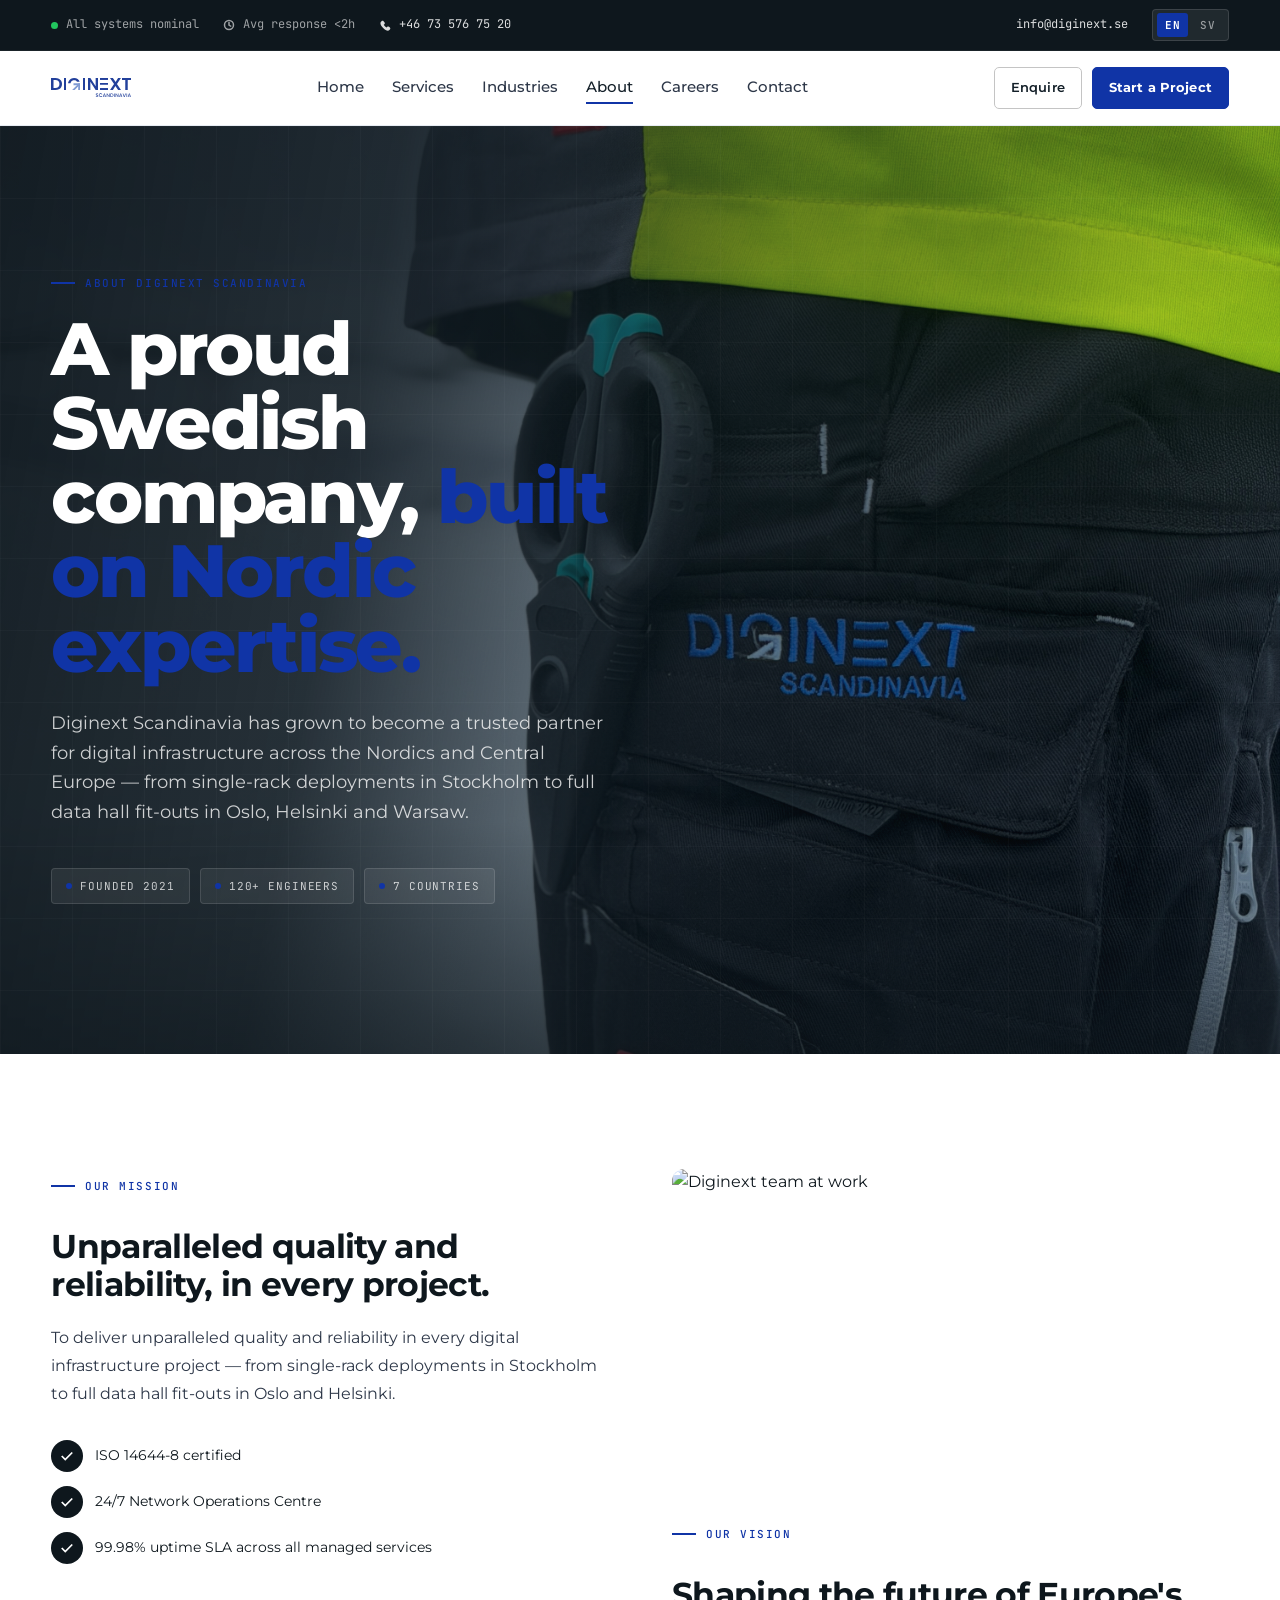
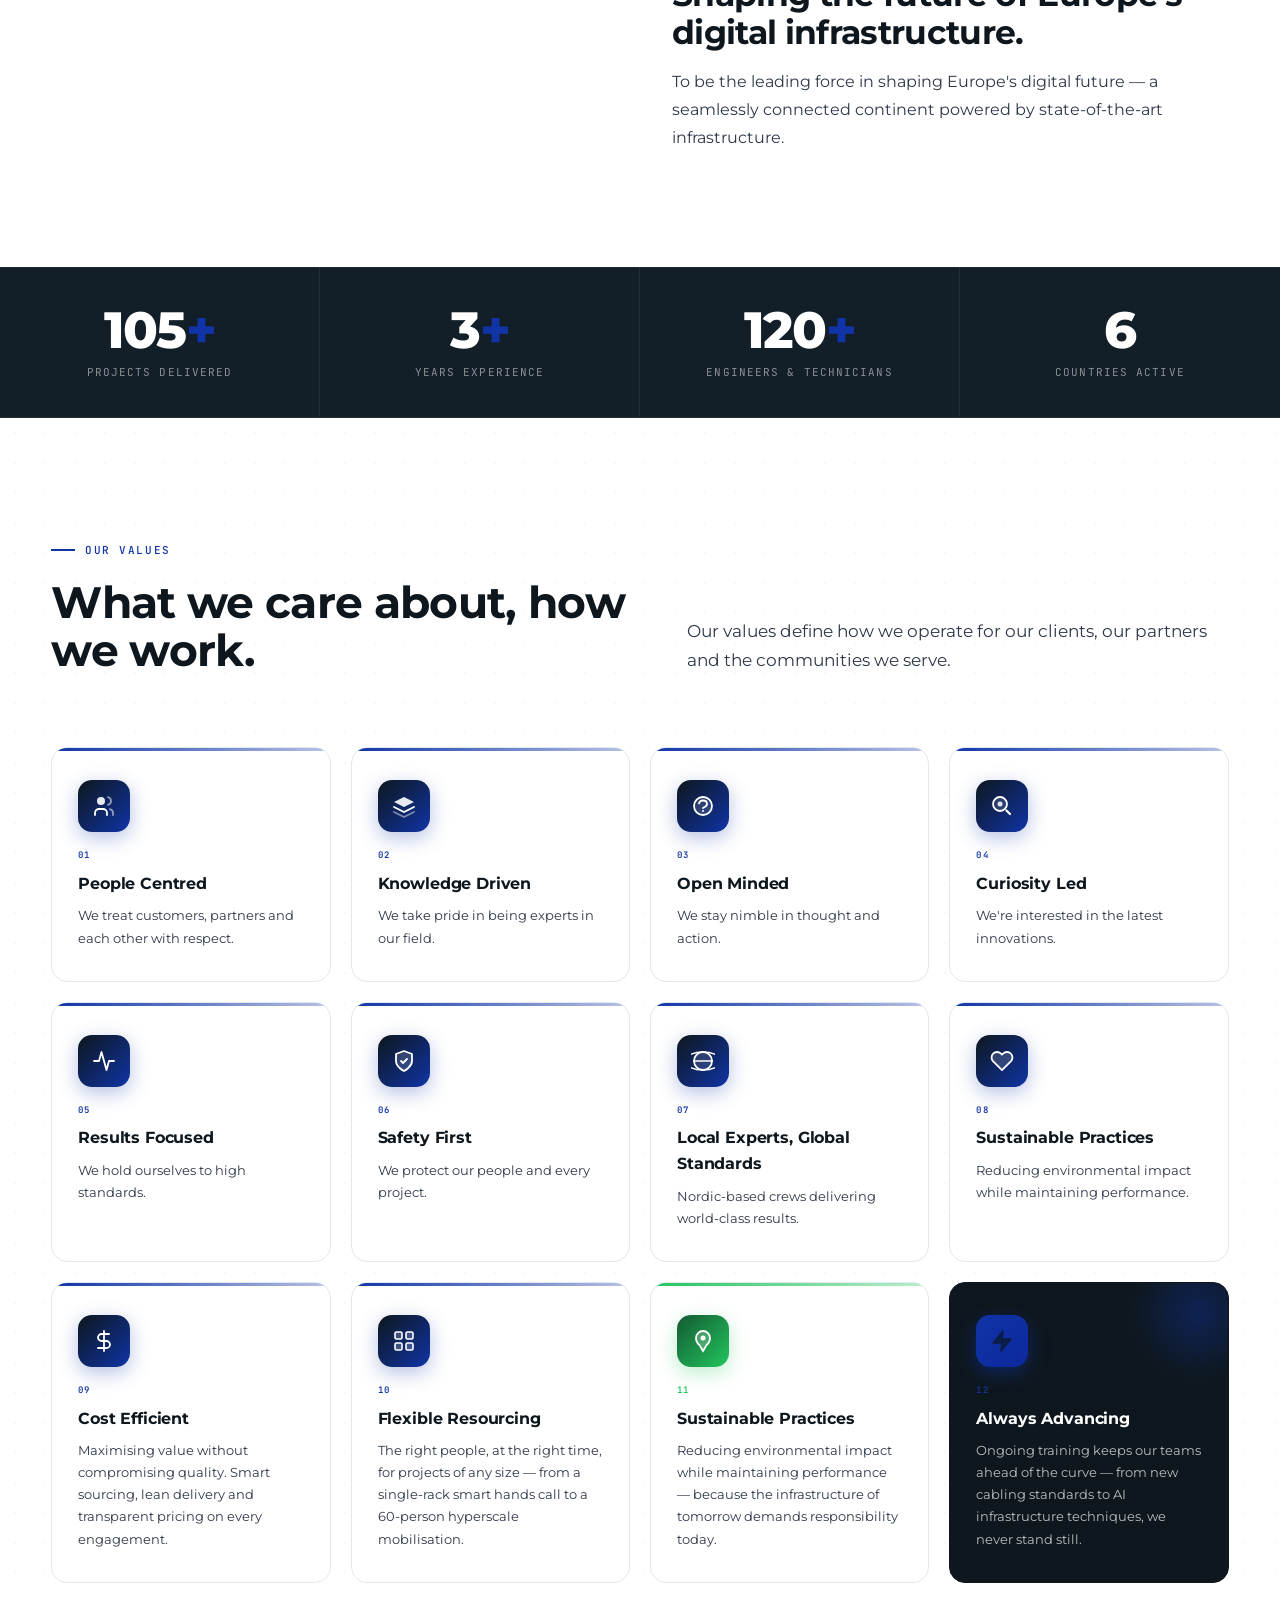
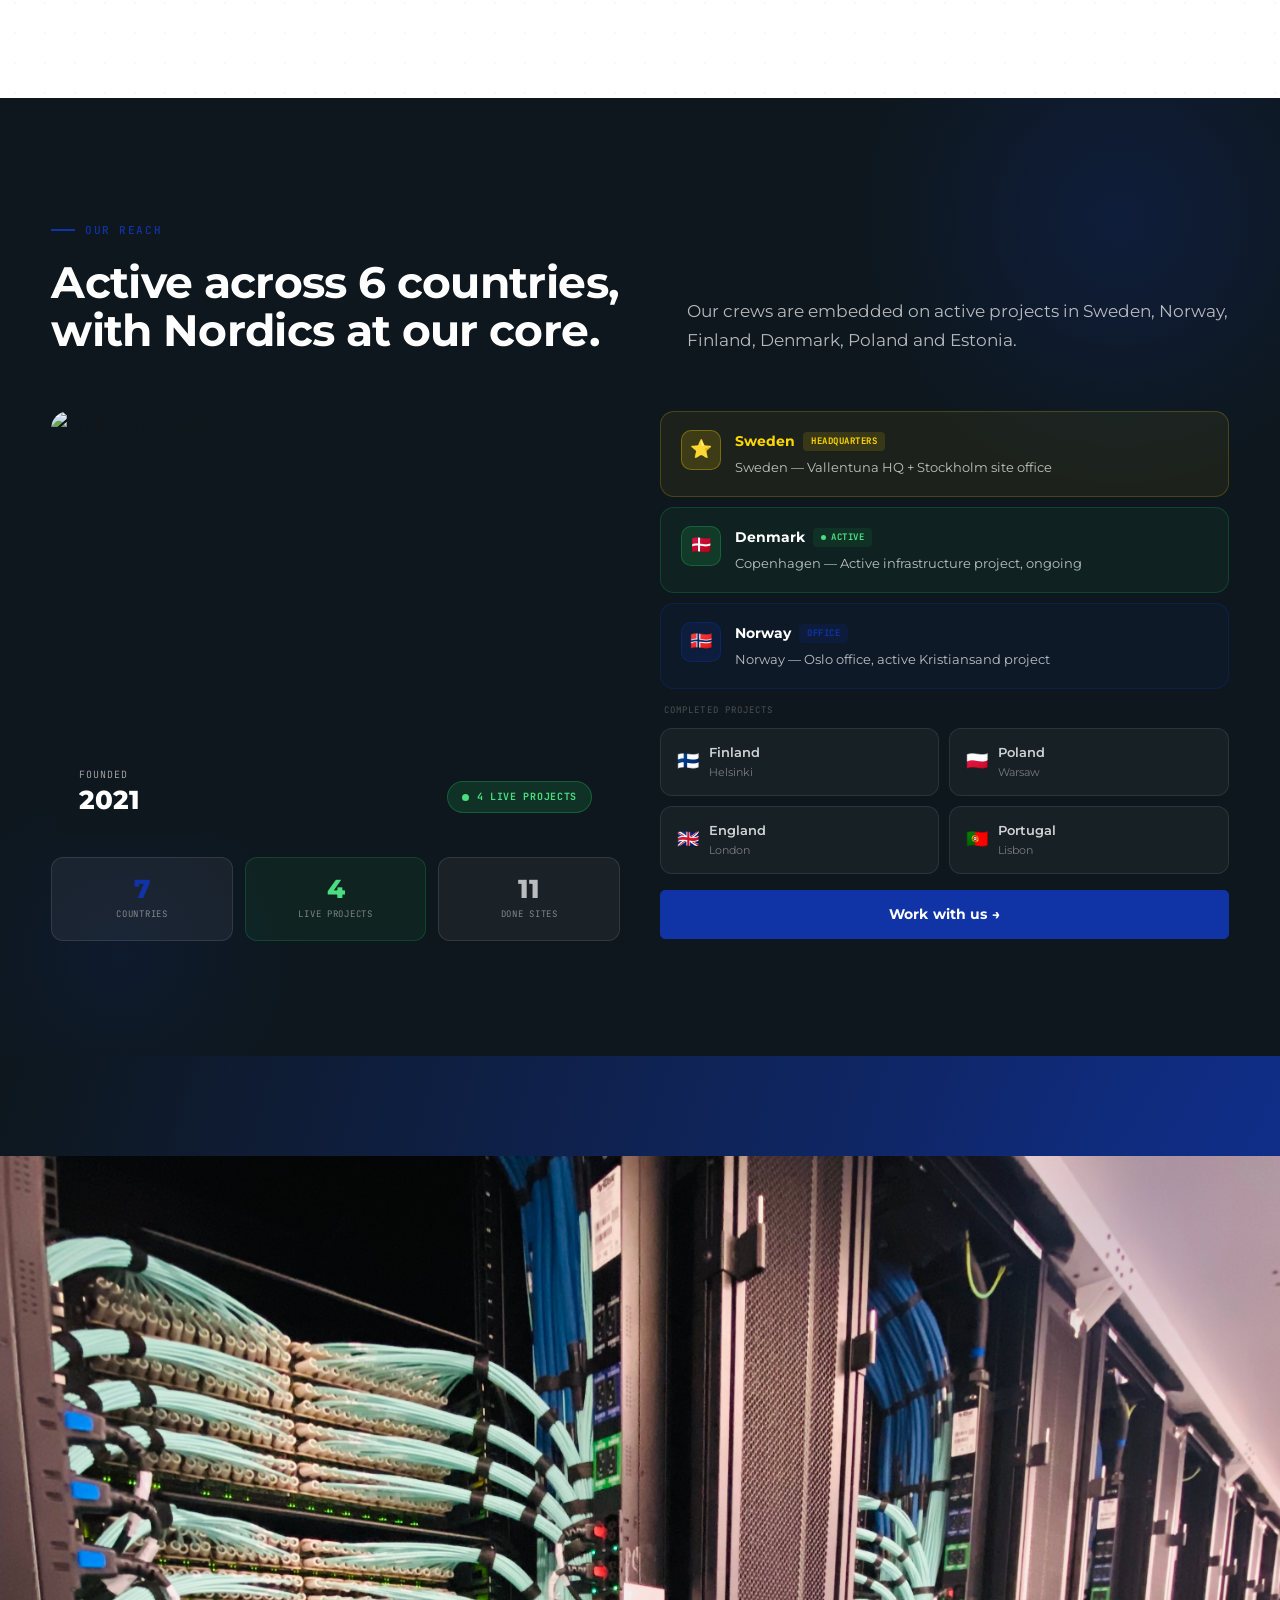
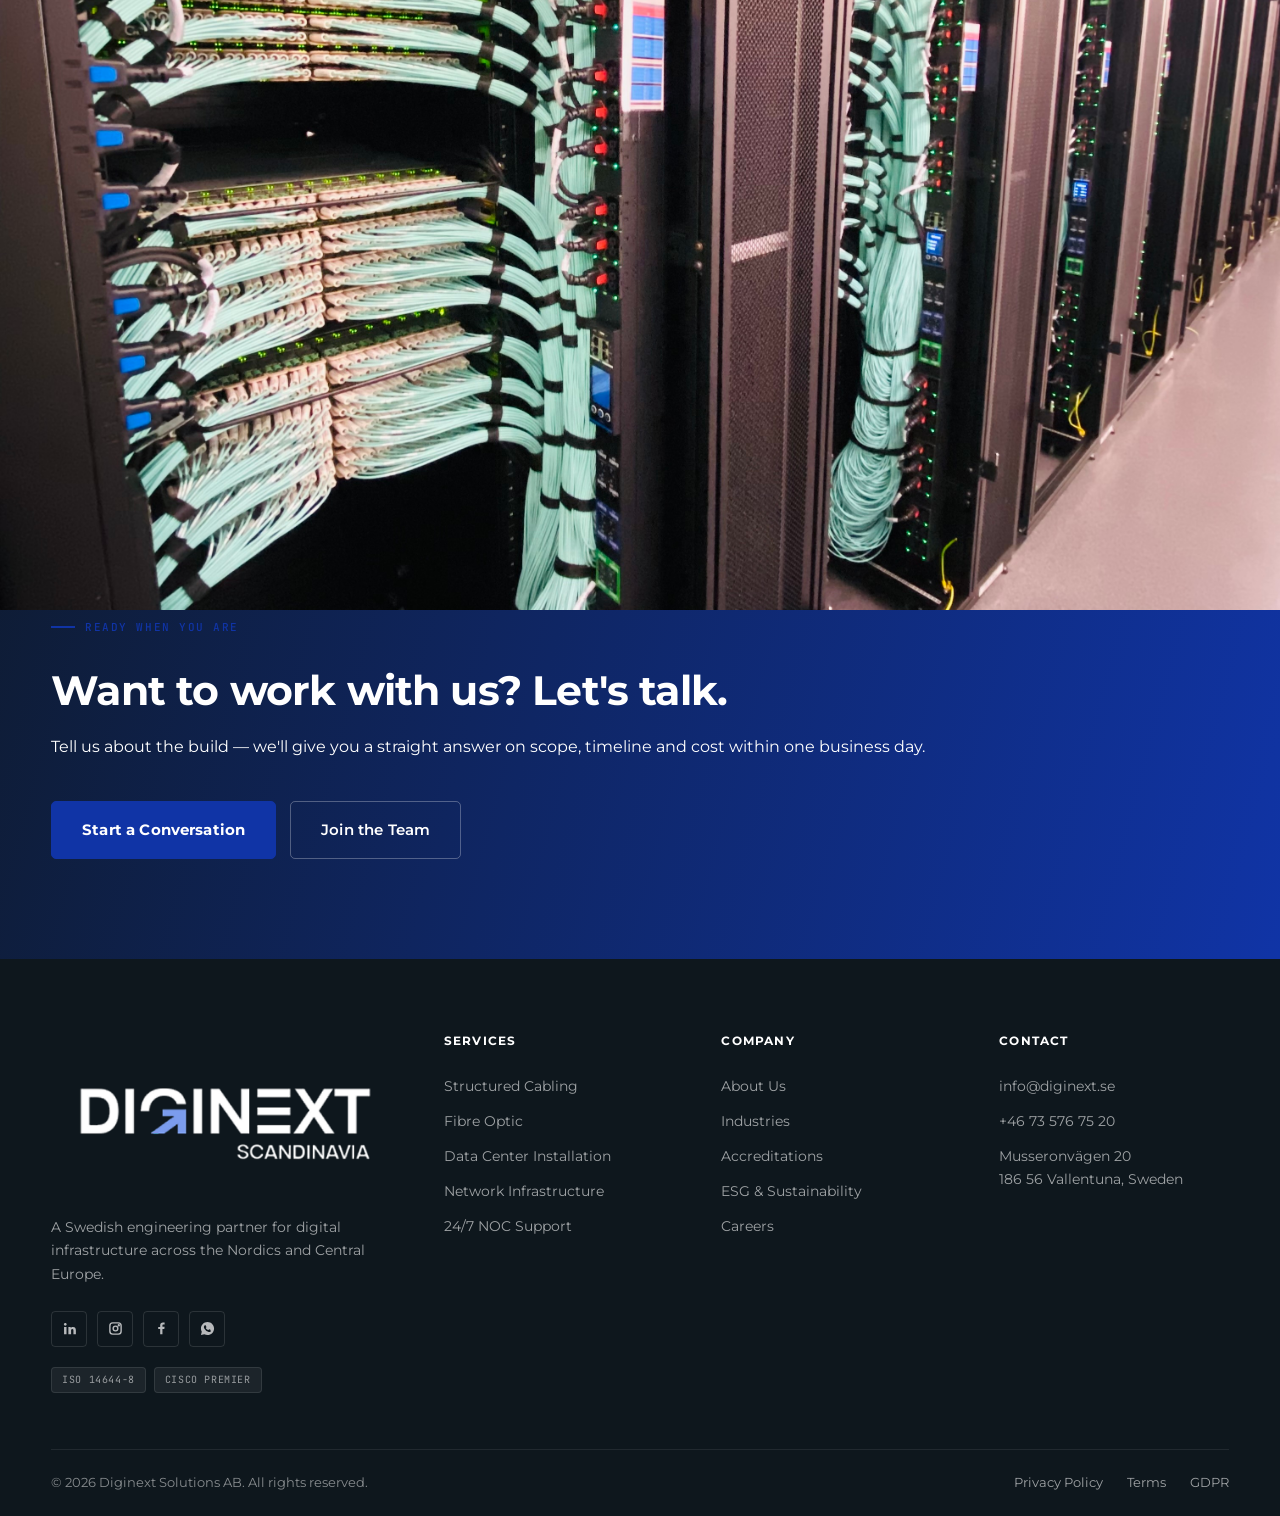
==== commit 681db957: "Add files via upload" ====
--- a/about.html
+++ b/about.html
@@ -81,7 +81,7 @@
       <h1 class="hero__title" data-t="about_hero_title">A proud Swedish company, <span>built on Nordic expertise.</span></h1>
       <p class="hero__desc" data-t="about_hero_desc">Diginext Scandinavia has grown to become a trusted partner for digital infrastructure across the Nordics and Central Europe — from single-rack deployments in Stockholm to full data hall fit-outs in Oslo, Helsinki and Warsaw.</p>
       <div class="hero__badges">
-        <span class="hero__badge"><span class="hero__badge-dot"></span> <span data-t="badge_founded">Founded 2022</span></span>
+        <span class="hero__badge"><span class="hero__badge-dot"></span> <span data-t="badge_founded">Founded 2021</span></span>
         <span class="hero__badge"><span class="hero__badge-dot"></span> <span data-t="badge_staff">120+ Engineers</span></span>
         <span class="hero__badge"><span class="hero__badge-dot"></span> <span data-t="badge_countries">6 Countries</span></span>
       </div>
@@ -365,7 +365,7 @@
           <div style="position:absolute;bottom:0;left:0;right:0;padding:24px 28px;display:flex;align-items:flex-end;justify-content:space-between;gap:12px;">
             <div>
               <div style="font-family:var(--mono);font-size:10px;color:rgba(255,255,255,0.6);text-transform:uppercase;letter-spacing:0.1em;margin-bottom:4px;">Founded</div>
-              <div style="font-family:'Montserrat',sans-serif;font-size:26px;font-weight:800;color:#fff;line-height:1;">2022</div>
+              <div style="font-family:'Montserrat',sans-serif;font-size:26px;font-weight:800;color:#fff;line-height:1;">2021</div>
             </div>
             <div style="display:flex;align-items:center;gap:8px;background:rgba(34,197,94,0.15);border:1px solid rgba(34,197,94,0.3);border-radius:20px;padding:7px 14px;">
               <span style="width:7px;height:7px;border-radius:50%;background:#4ade80;animation:reachPulse 2s infinite;display:inline-block;"></span>
@@ -561,7 +561,7 @@
     about_eyebrow:"About Diginext Scandinavia",
     about_hero_title:"A proud Swedish company, <span>built on Nordic expertise.</span>",
     about_hero_desc:"Diginext Scandinavia has grown to become a trusted partner for digital infrastructure across the Nordics and Central Europe — from single-rack deployments in Stockholm to full data hall fit-outs in Oslo, Helsinki and Warsaw.",
-    badge_founded:"Founded 2022", badge_staff:"120+ Engineers", badge_countries:"7 Countries",
+    badge_founded:"Founded 2021", badge_staff:"120+ Engineers", badge_countries:"7 Countries",
     mission_eyebrow:"Our Mission", mission_title:"Unparalleled quality and reliability, in every project.",
     mission_body:"To deliver unparalleled quality and reliability in every digital infrastructure project — from single-rack deployments in Stockholm to full data hall fit-outs in Oslo and Helsinki.",
     mission_p1:"ISO 14644-8 certified", mission_p2:"24/7 Network Operations Centre", mission_p3:"99.98% uptime SLA across all managed services",
@@ -617,7 +617,7 @@
     about_eyebrow:"Om Diginext Scandinavia",
     about_hero_title:"Ett stolt svenskt företag, <span>byggt på nordisk expertis.</span>",
     about_hero_desc:"Diginext Scandinavia har vuxit till att bli en betrodd partner för digital infrastruktur i Norden och Centraleuropa.",
-    badge_founded:"Grundat 2006", badge_staff:"120+ ingenjörer", badge_countries:"6 länder",
+    badge_founded:"Grundat 2021", badge_staff:"120+ ingenjörer", badge_countries:"6 länder",
     mission_eyebrow:"Vårt uppdrag", mission_title:"Enastående kvalitet och tillförlitlighet i varje projekt.",
     mission_body:"Att leverera enastående kvalitet och tillförlitlighet i varje projekt för digital infrastruktur — från enstaka rack till fullskaliga datacenter.",
     mission_p1:"ISO 27001, ISO 9001 & ISO 14001 certifierat", mission_p2:"24/7 Network Operations Centre", mission_p3:"99,98% drifttid SLA på alla hanterade tjänster",
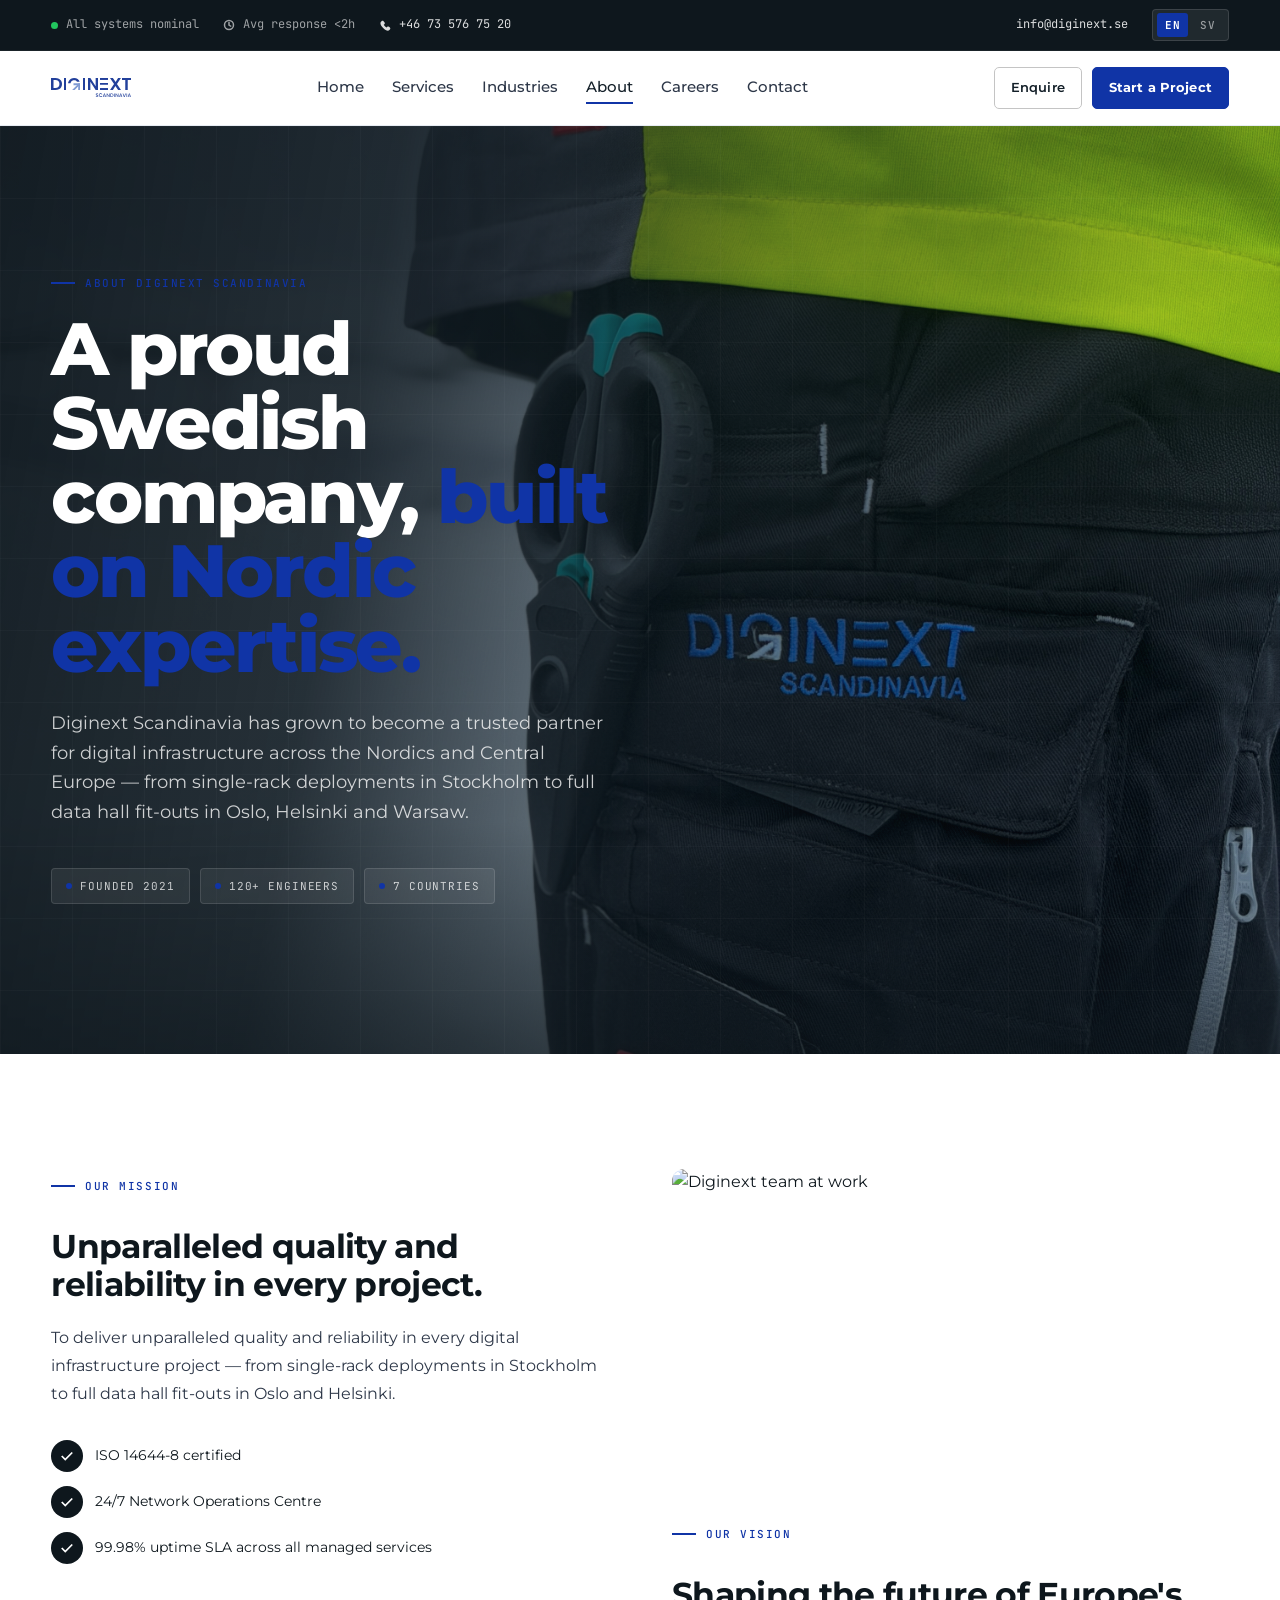
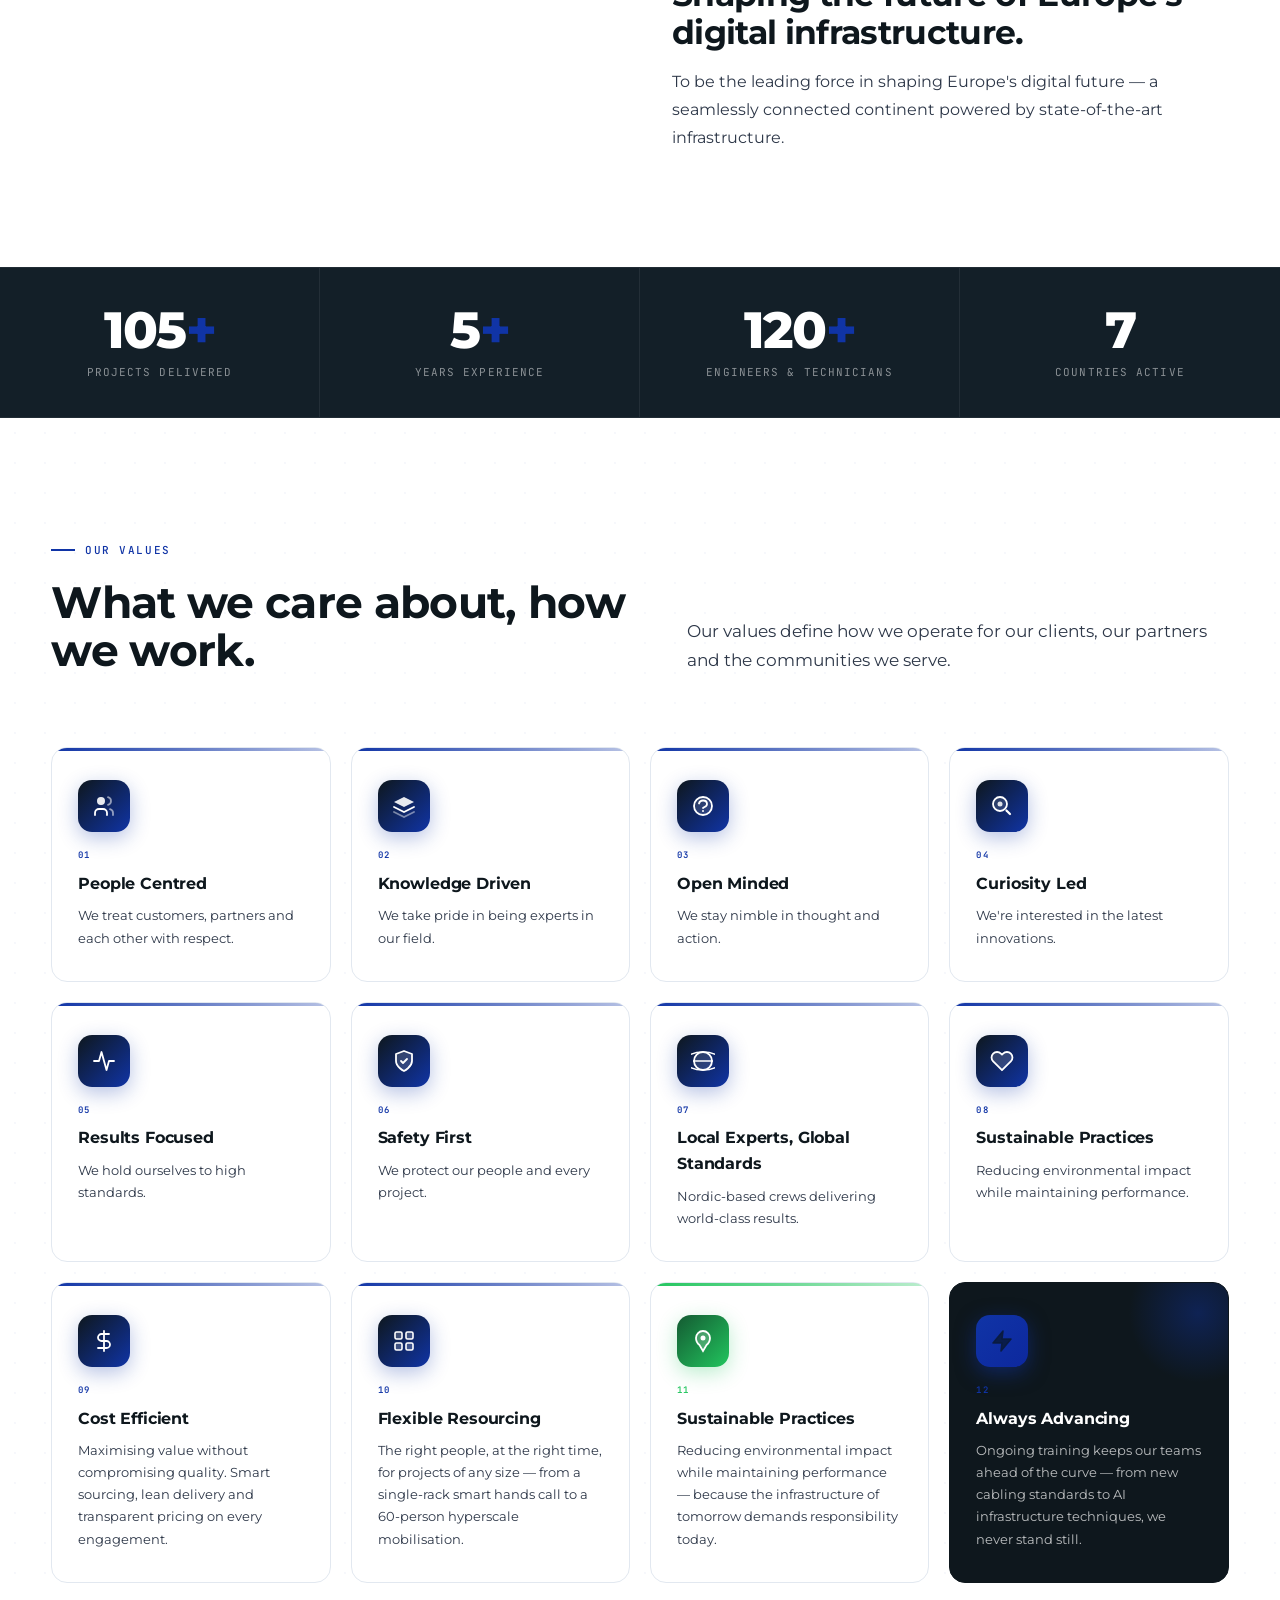
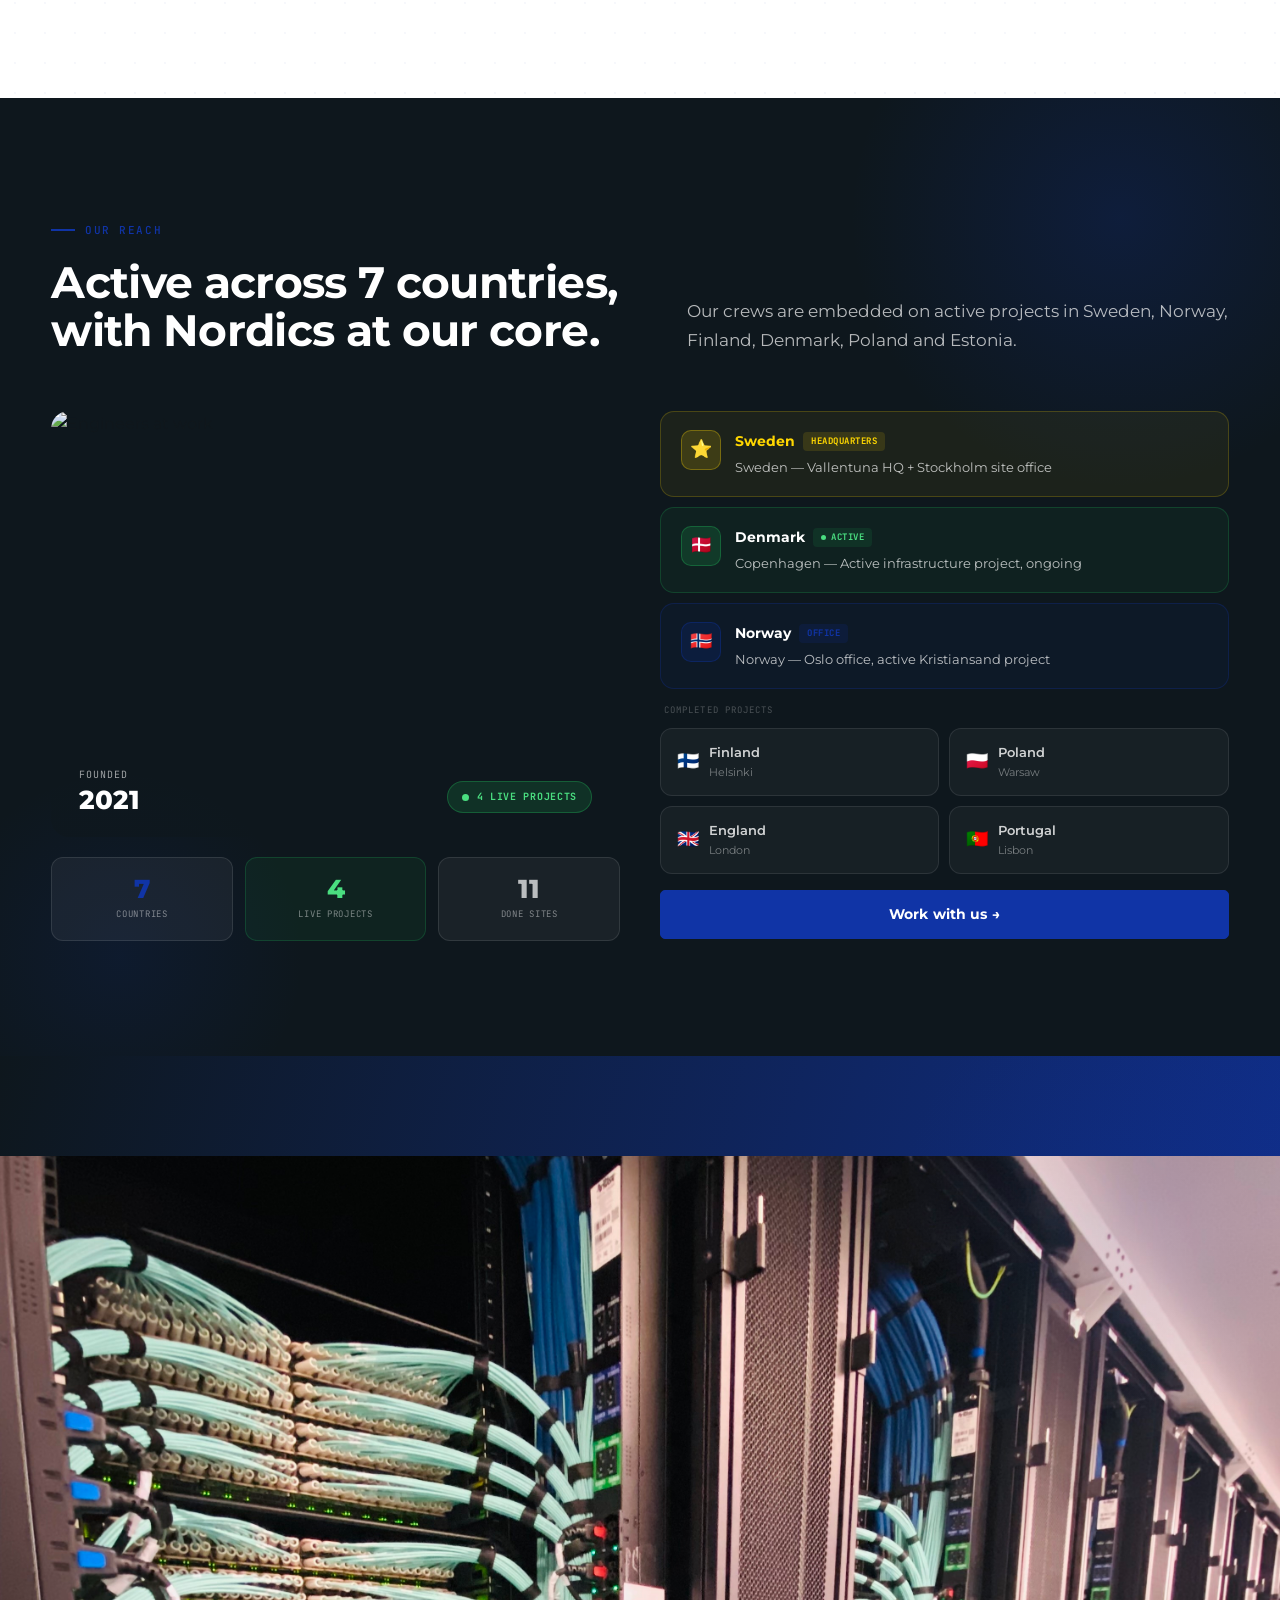
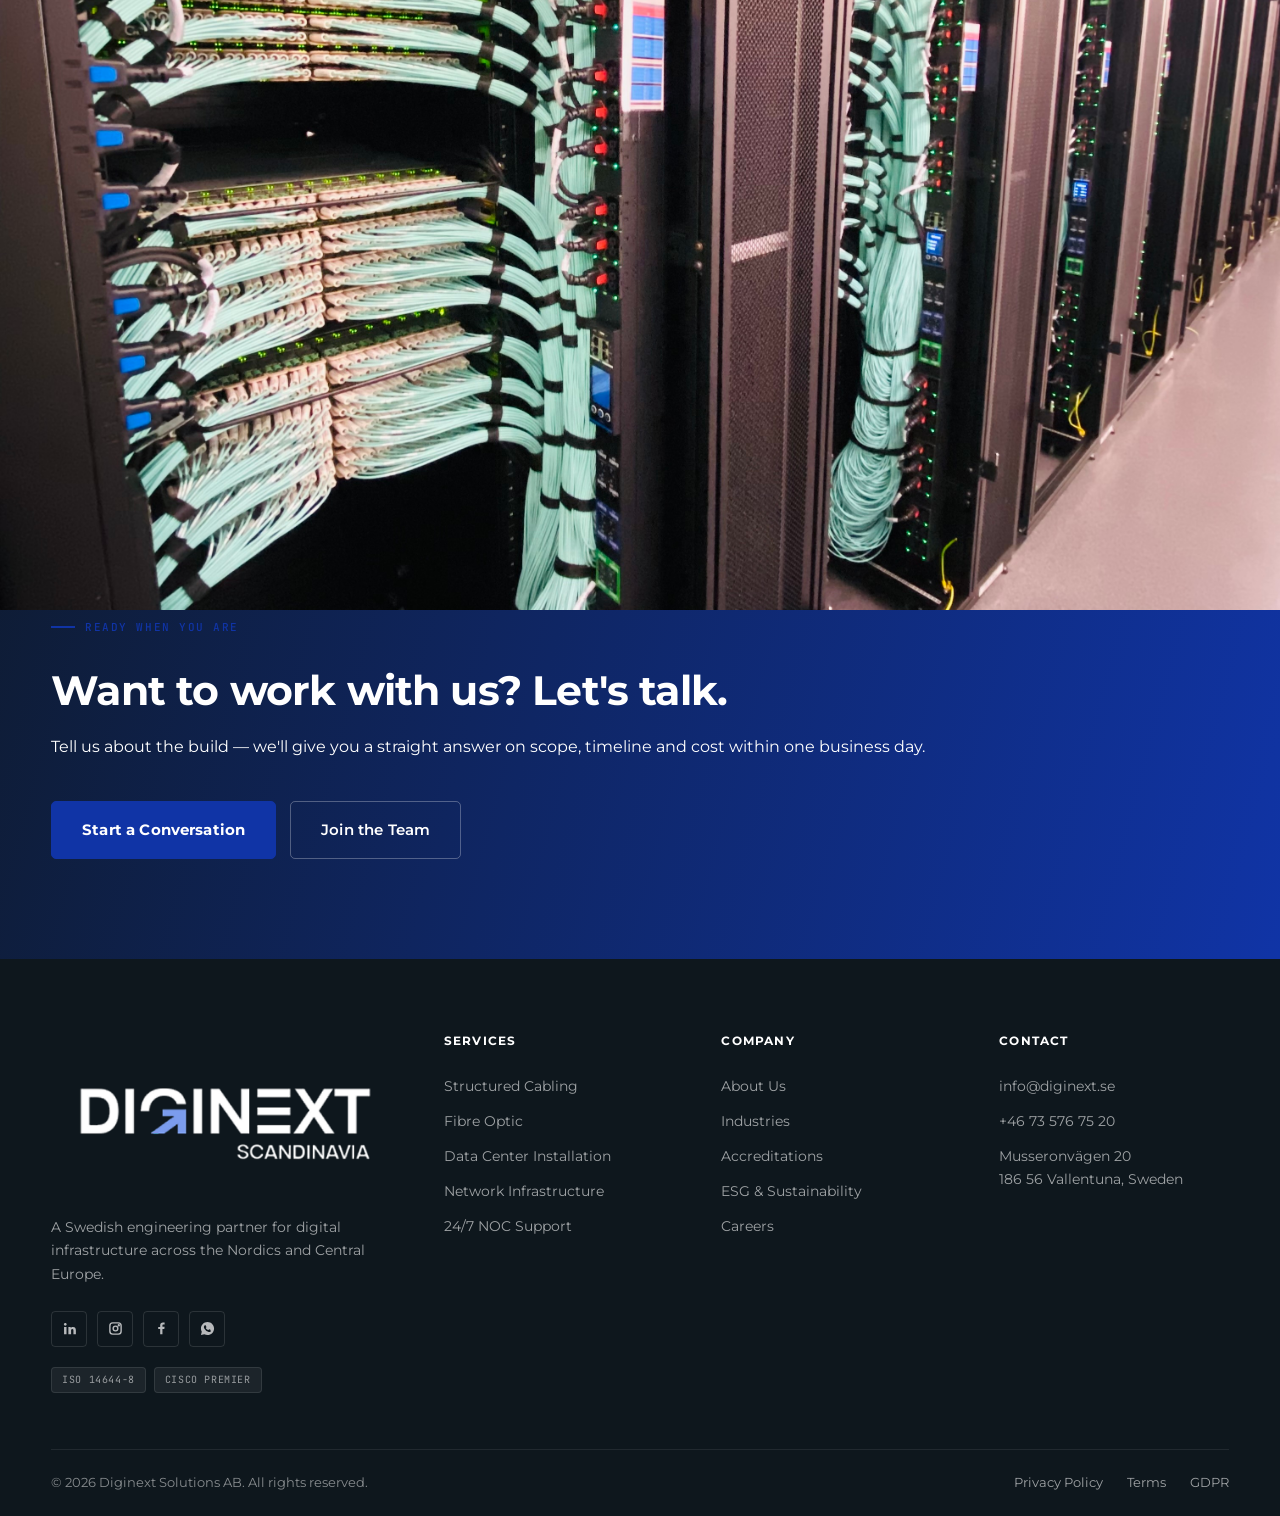
==== commit 6906cee2: "Add files via upload" ====
--- a/about.html
+++ b/about.html
@@ -96,7 +96,7 @@
 
       <article>
         <span class="eyebrow" style="color:var(--navy-700);" data-t="mission_eyebrow">Our Mission</span>
-        <h2 style="font-family:var(--display); font-size:clamp(26px,2.6vw,34px); font-weight:700; color:var(--navy-900); letter-spacing:-0.02em; line-height:1.15; margin:12px 0 20px;" data-t="mission_title">Unparalleled quality and reliability, in every project.</h2>
+        <h2 style="font-family:var(--display); font-size:clamp(26px,2.6vw,34px); font-weight:700; color:var(--navy-900); letter-spacing:-0.02em; line-height:1.15; margin:12px 0 20px;" data-t="mission_title">Unparalleled quality and reliability in every project.</h2>
         <p style="font-size:16px; color:var(--ink-2); line-height:1.75; margin:0;" data-t="mission_body">To deliver unparalleled quality and reliability in every digital infrastructure project — from single-rack deployments in Stockholm to full data hall fit-outs in Oslo and Helsinki. We empower our clients' success by building robust, efficient and scalable foundations for their digital operations.</p>
         <div style="margin-top:32px; display:flex; flex-direction:column; gap:14px;">
           <div style="display:flex; align-items:center; gap:12px; font-size:14px; color:var(--ink);">
@@ -141,7 +141,7 @@
       <div class="stat-cell__label" data-t="stat1">Projects Delivered</div>
     </div>
     <div class="stat-cell scroll-reveal" style="transition-delay:0.1s">
-      <div class="stat-cell__value">3<span>+</span></div>
+      <div class="stat-cell__value">5<span>+</span></div>
       <div class="stat-cell__label" data-t="stat_years">Years Experience</div>
     </div>
     <div class="stat-cell scroll-reveal" style="transition-delay:0.2s">
@@ -149,7 +149,7 @@
       <div class="stat-cell__label" data-t="stat_engineers">Engineers &amp; Technicians</div>
     </div>
     <div class="stat-cell scroll-reveal" style="transition-delay:0.3s">
-      <div class="stat-cell__value">6</div>
+      <div class="stat-cell__value">7</div>
       <div class="stat-cell__label" data-t="stat4">Countries Active</div>
     </div>
   </div>
@@ -562,7 +562,7 @@
     about_hero_title:"A proud Swedish company, <span>built on Nordic expertise.</span>",
     about_hero_desc:"Diginext Scandinavia has grown to become a trusted partner for digital infrastructure across the Nordics and Central Europe — from single-rack deployments in Stockholm to full data hall fit-outs in Oslo, Helsinki and Warsaw.",
     badge_founded:"Founded 2021", badge_staff:"120+ Engineers", badge_countries:"7 Countries",
-    mission_eyebrow:"Our Mission", mission_title:"Unparalleled quality and reliability, in every project.",
+    mission_eyebrow:"Our Mission", mission_title:"Unparalleled quality and reliability in every project.",
     mission_body:"To deliver unparalleled quality and reliability in every digital infrastructure project — from single-rack deployments in Stockholm to full data hall fit-outs in Oslo and Helsinki.",
     mission_p1:"ISO 14644-8 certified", mission_p2:"24/7 Network Operations Centre", mission_p3:"99.98% uptime SLA across all managed services",
     vision_eyebrow:"Our Vision", vision_title:"Shaping the future of Europe's digital infrastructure.",
@@ -591,7 +591,7 @@
     team1_role:"Chief Executive Officer", team1_bio:"20+ years in Nordic infrastructure. Previously VP Engineering at Ericsson.",
     team2_role:"Chief Operating Officer", team2_bio:"Logistics and operations specialist who scaled Diginext from 12 to 120 engineers.",
     team3_role:"Chief Technology Officer", team3_bio:"Former data center architect at Equinix. Leads technical standards and vendor partnerships.",
-    reach_eyebrow:"Our Reach", reach_title:"Active across 6 countries, with Nordics at our core.",
+    reach_eyebrow:"Our Reach", reach_title:"Active across 7 countries, with Nordics at our core.",
     reach_desc:"Our crews are embedded on active projects in Sweden, Norway, Finland, Denmark, Poland and Estonia.",
     reach_se:"Sweden — Vallentuna HQ + Stockholm site office",
     reach_no:"Norway — Oslo office, active Kristiansand project",
@@ -647,7 +647,7 @@
     team1_role:"Verkställande direktör", team1_bio:"20+ år inom nordisk infrastruktur.",
     team2_role:"Driftchef", team2_bio:"Specialist på logistik och drift som skalade Diginext till 120 ingenjörer.",
     team3_role:"Teknisk direktör", team3_bio:"Tidigare datacenterarkitekt på Equinix.",
-    reach_eyebrow:"Vår räckvidd", reach_title:"Aktiva i 6 länder med Norden i centrum.",
+    reach_eyebrow:"Vår räckvidd", reach_title:"Aktiva i 7 länder med Norden i centrum.",
     reach_desc:"Våra team är inbäddade i aktiva projekt i Sverige, Norge, Finland, Danmark, Polen och Estland.",
     reach_se:"Sverige — Vallentuna HK + Stockholmskontor",
     reach_no:"Norge — Oslokontor, aktivt Kristiansandprojekt",
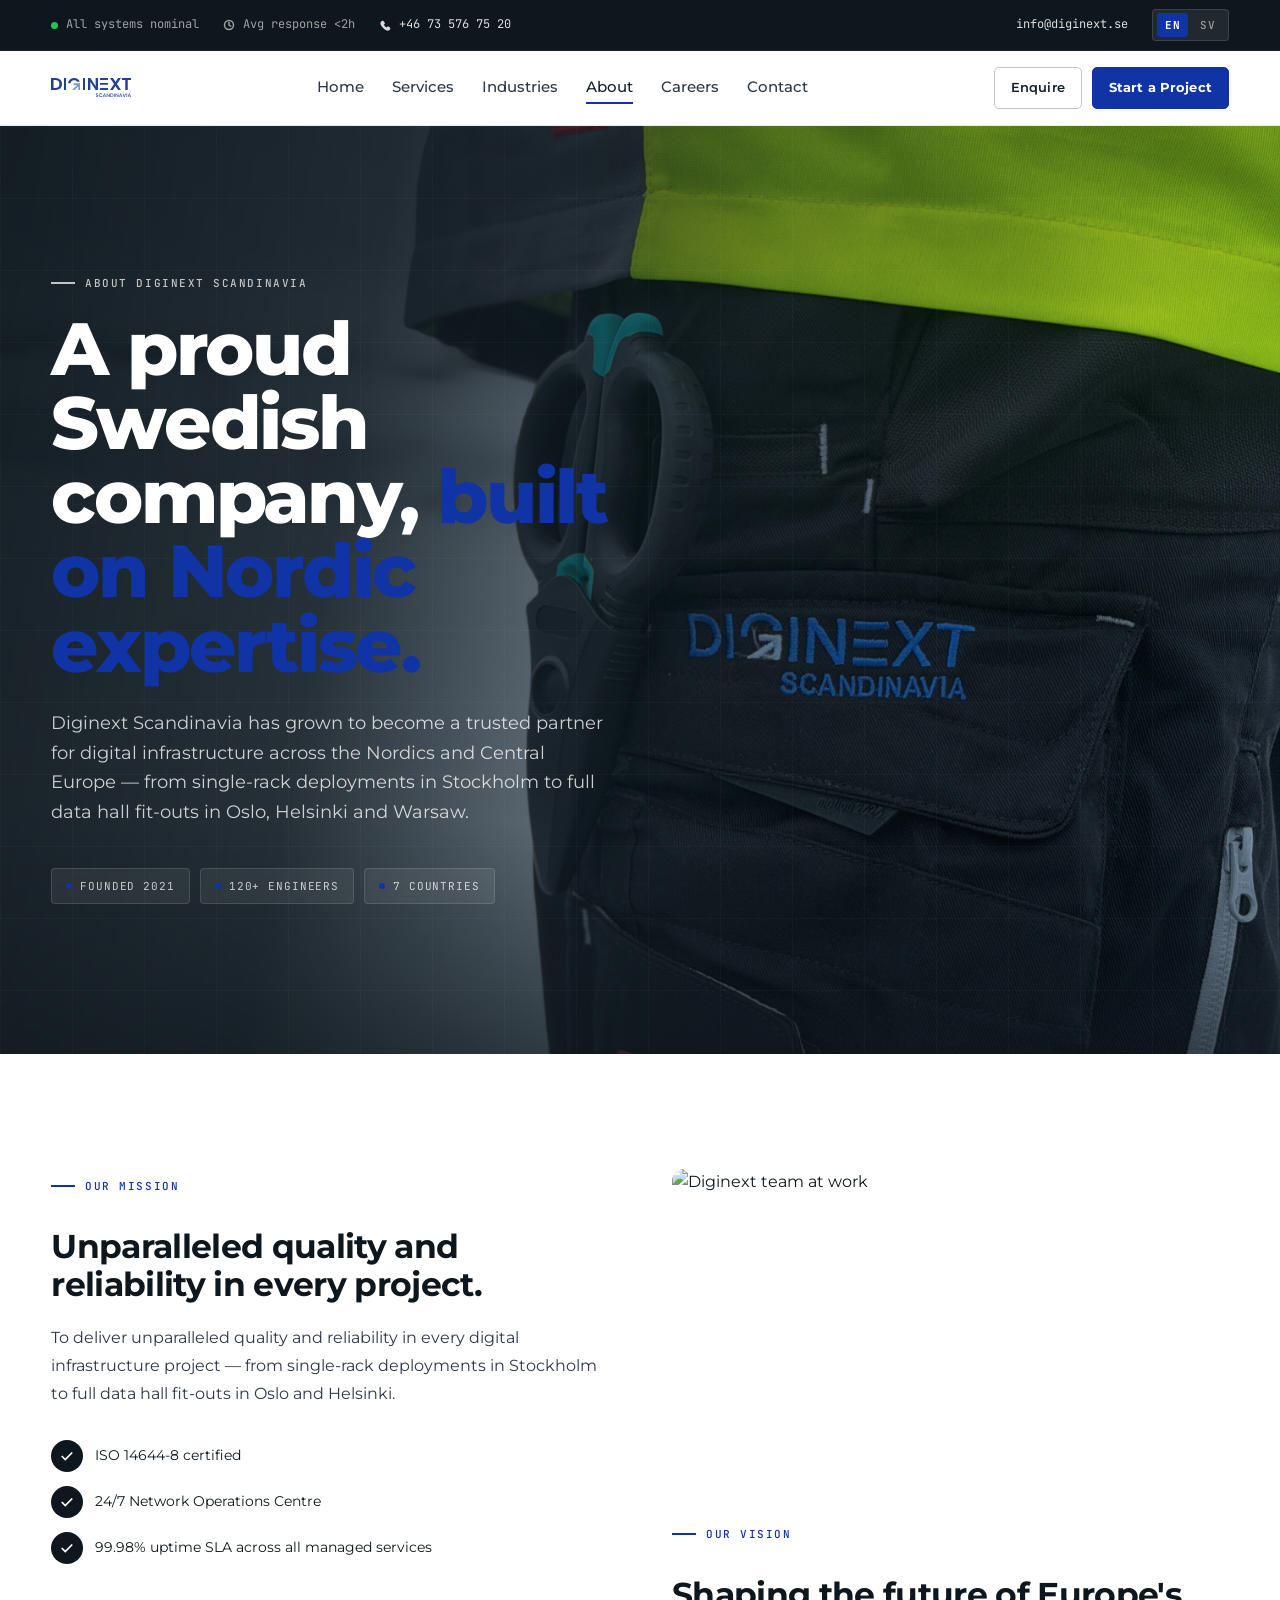
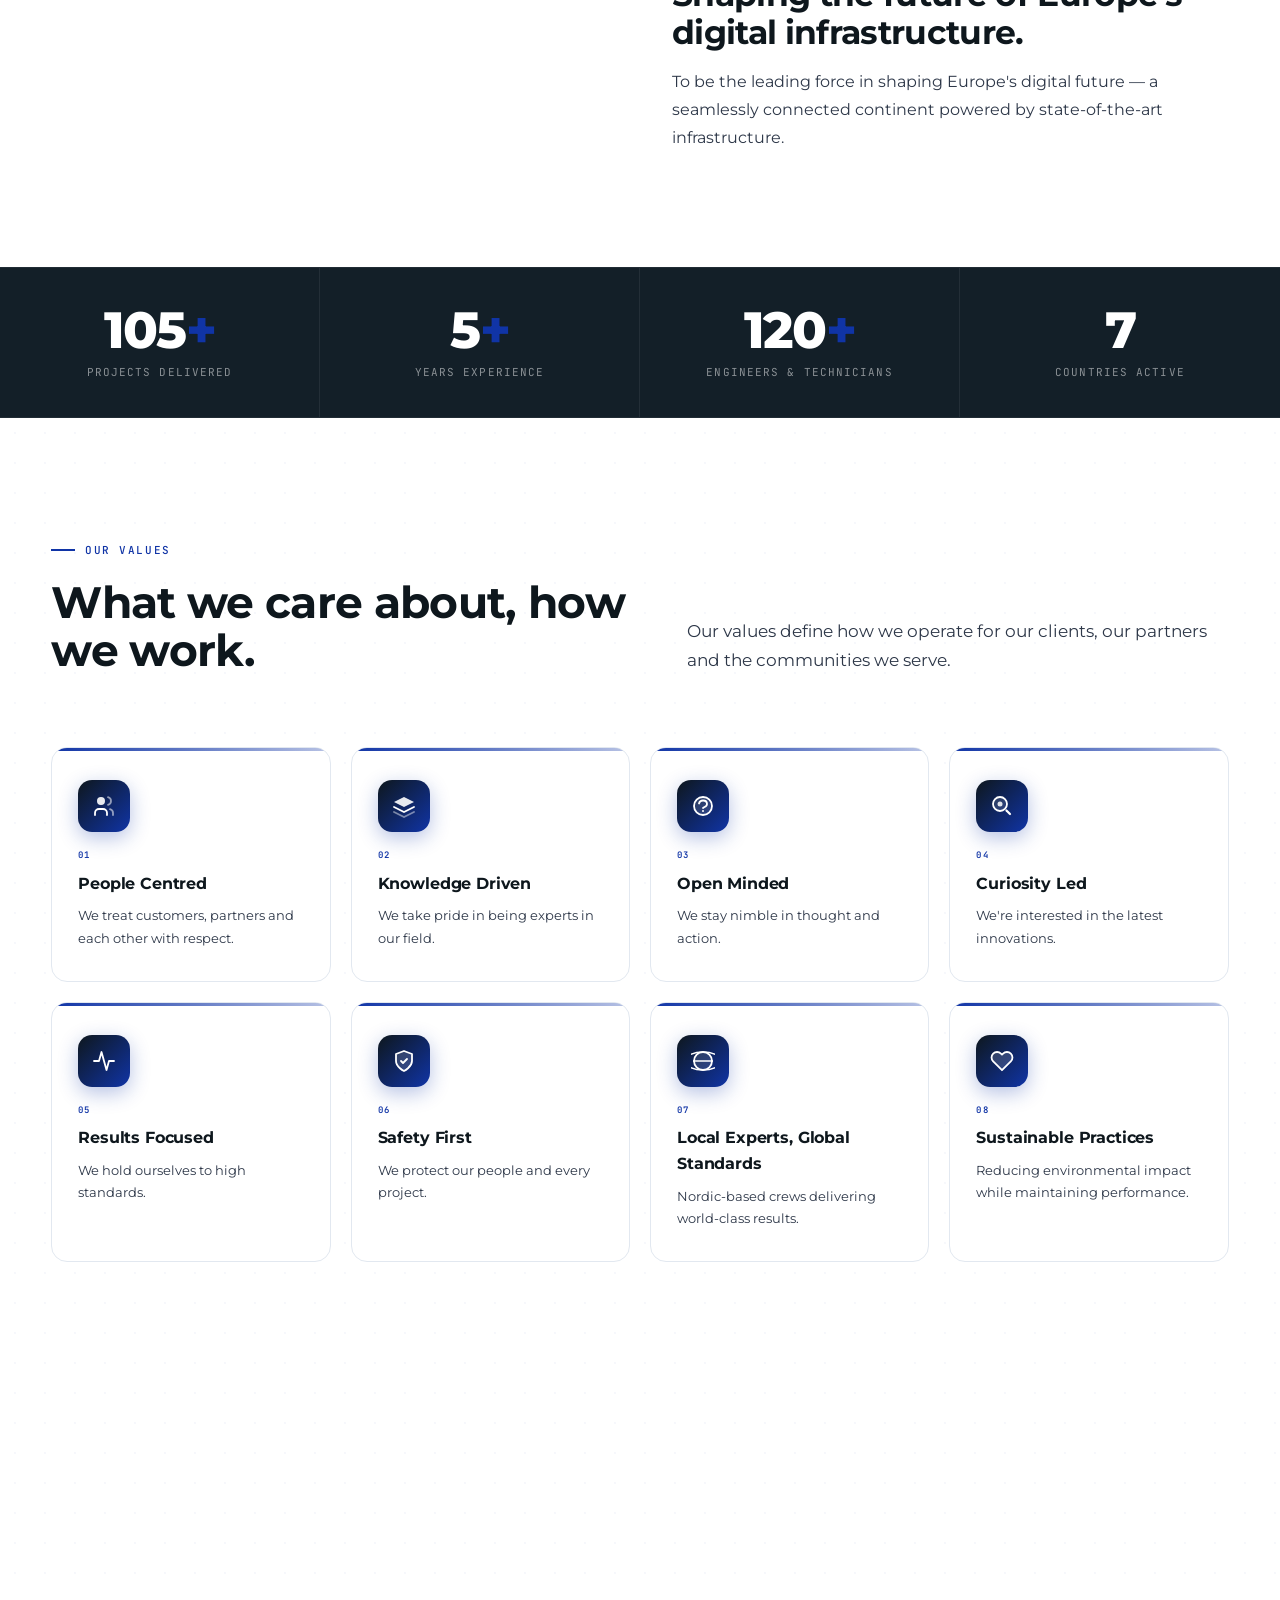
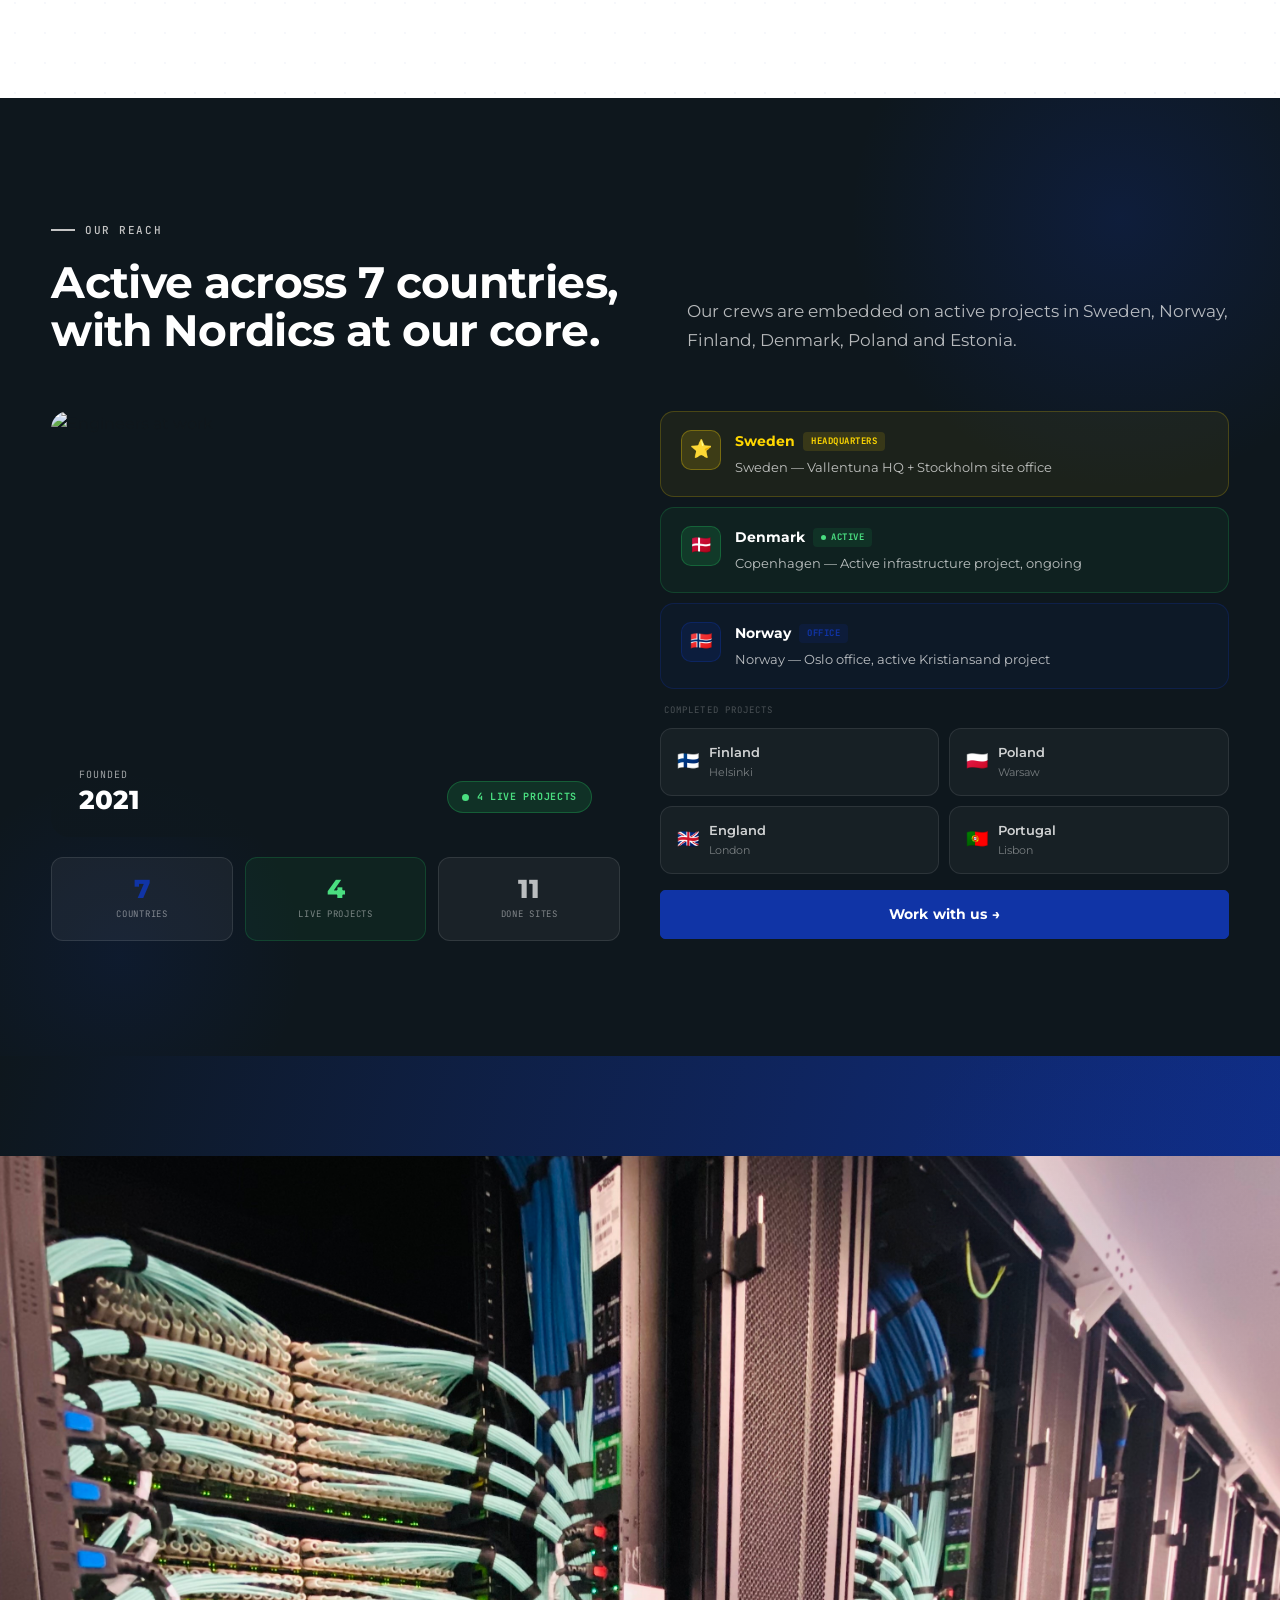
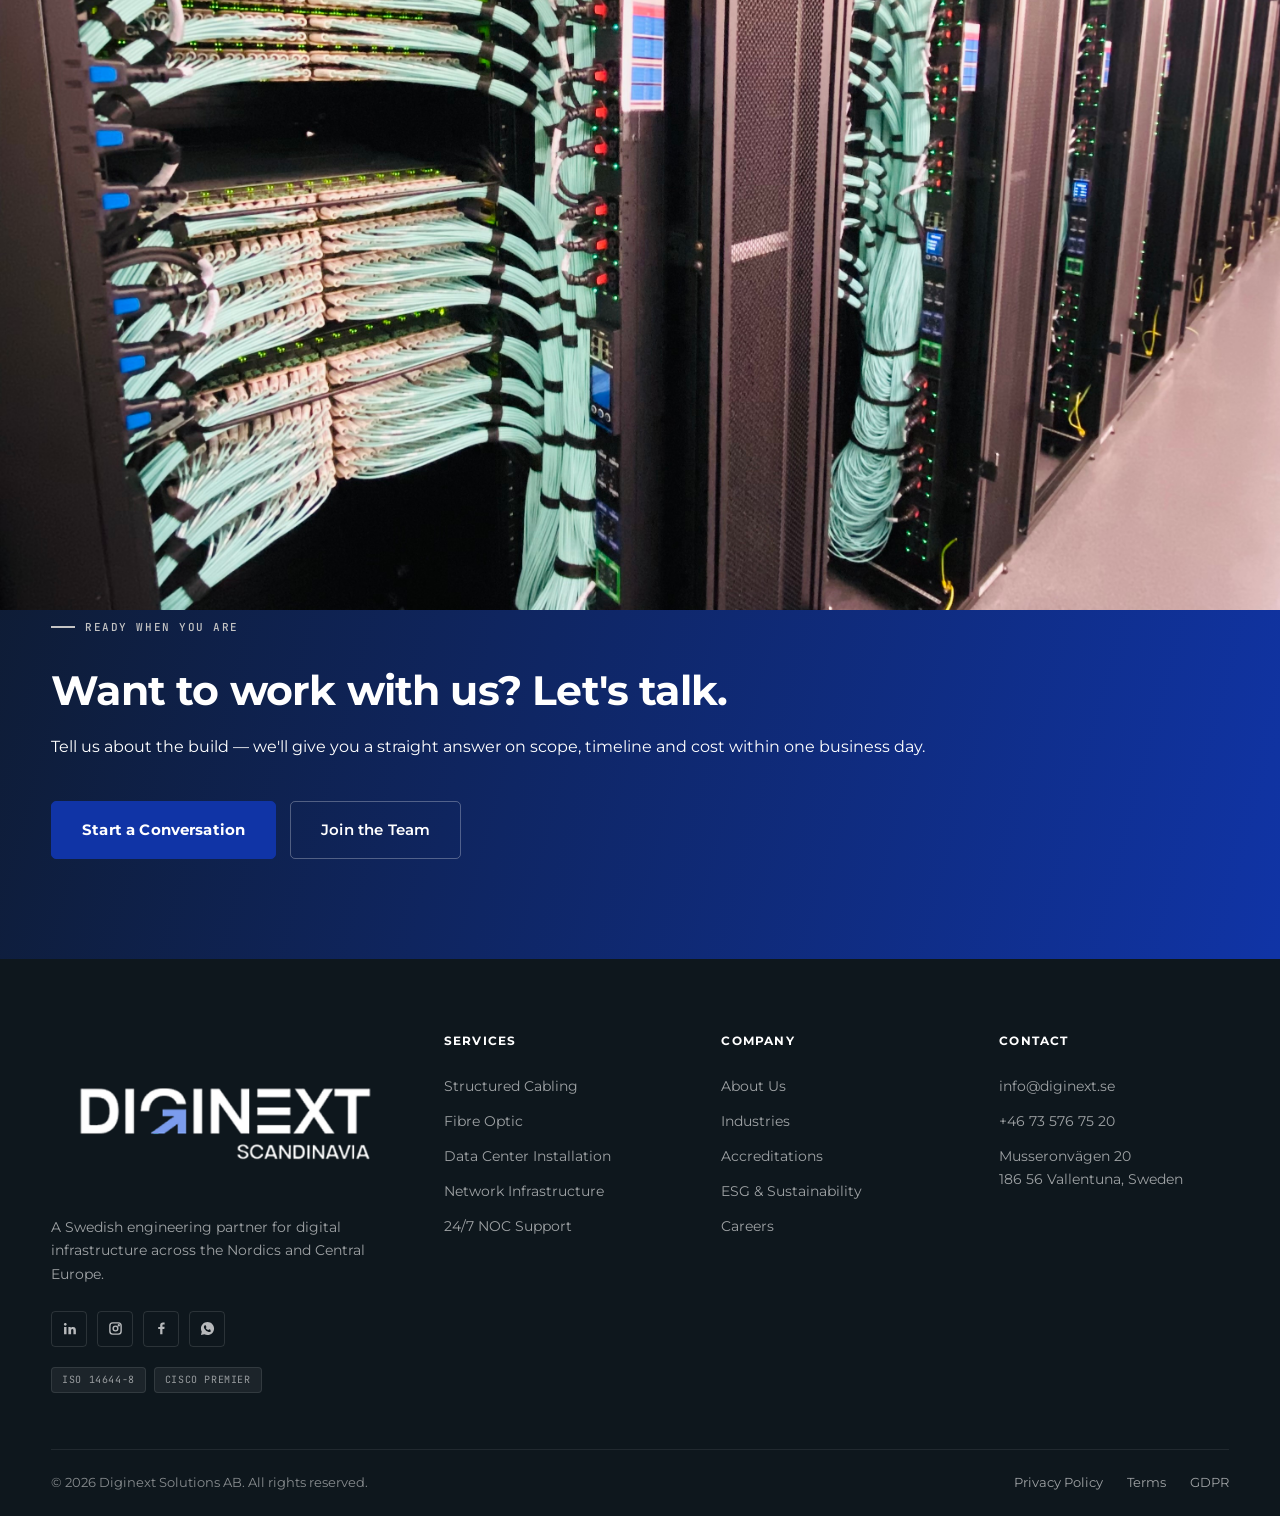
==== commit c16634b8: "Add files via upload" ====
--- a/about.html
+++ b/about.html
@@ -77,7 +77,7 @@
   <div class="hero__grid-overlay"></div>
   <div class="hero__inner">
     <div class="hero__content">
-      <span class="eyebrow" data-t="about_eyebrow">About Diginext Scandinavia</span>
+      <span class="eyebrow_title" data-t="about_eyebrow">About Diginext Scandinavia</span>
       <h1 class="hero__title" data-t="about_hero_title">A proud Swedish company, <span>built on Nordic expertise.</span></h1>
       <p class="hero__desc" data-t="about_hero_desc">Diginext Scandinavia has grown to become a trusted partner for digital infrastructure across the Nordics and Central Europe — from single-rack deployments in Stockholm to full data hall fit-outs in Oslo, Helsinki and Warsaw.</p>
       <div class="hero__badges">
@@ -346,7 +346,7 @@
     <!-- header -->
     <div class="section__head" style="margin-bottom:56px;">
       <div class="section__head-left">
-        <span class="eyebrow" style="color:var(--cyan);" data-t="reach_eyebrow">Our Reach</span>
+        <span class="eyebrow_title" data-t="reach_eyebrow">Our Reach</span>
         <h2 class="section__title" style="color:#fff;" data-t="reach_title">Active across 7 countries, with Nordics at our core.</h2>
       </div>
       <div class="section__head-right">
@@ -474,7 +474,7 @@
   </div>
   <div class="cta-band__inner">
     <div>
-      <span class="eyebrow" style="color:var(--cyan);" data-t="cta_eyebrow">Ready When You Are</span>
+      <span class="eyebrow_title" data-t="cta_eyebrow">Ready When You Are</span>
       <h2 class="cta-band__title" data-t="cta_title">Want to work with us? <span>Let's talk.</span></h2>
       <p class="cta-band__desc" data-t="cta_desc">Tell us about the build — we'll give you a straight answer on scope, timeline and cost within one business day.</p>
     </div>
--- a/styles.css
+++ b/styles.css
@@ -451,6 +451,27 @@
   flex-shrink: 0;
 }
 
+.section__head--center .eyebrow_title { justify-content: center; }
+
+.eyebrow_title {
+  display: inline-flex;
+  align-items: center;
+  gap: 10px;
+  font-family: var(--mono);
+  font-size: 11px;
+  font-weight: 500;
+  letter-spacing: 0.14em;
+  text-transform: uppercase;
+  color: var(--rule-2);
+  margin-bottom: 20px;
+}
+.eyebrow_title::before {
+  content: "";
+  width: 24px; height: 2px;
+  background: currentColor;
+  flex-shrink: 0;
+}
+
 .section__title {
   font-family: var(--display);
   font-size: clamp(28px, 3.4vw, 48px);
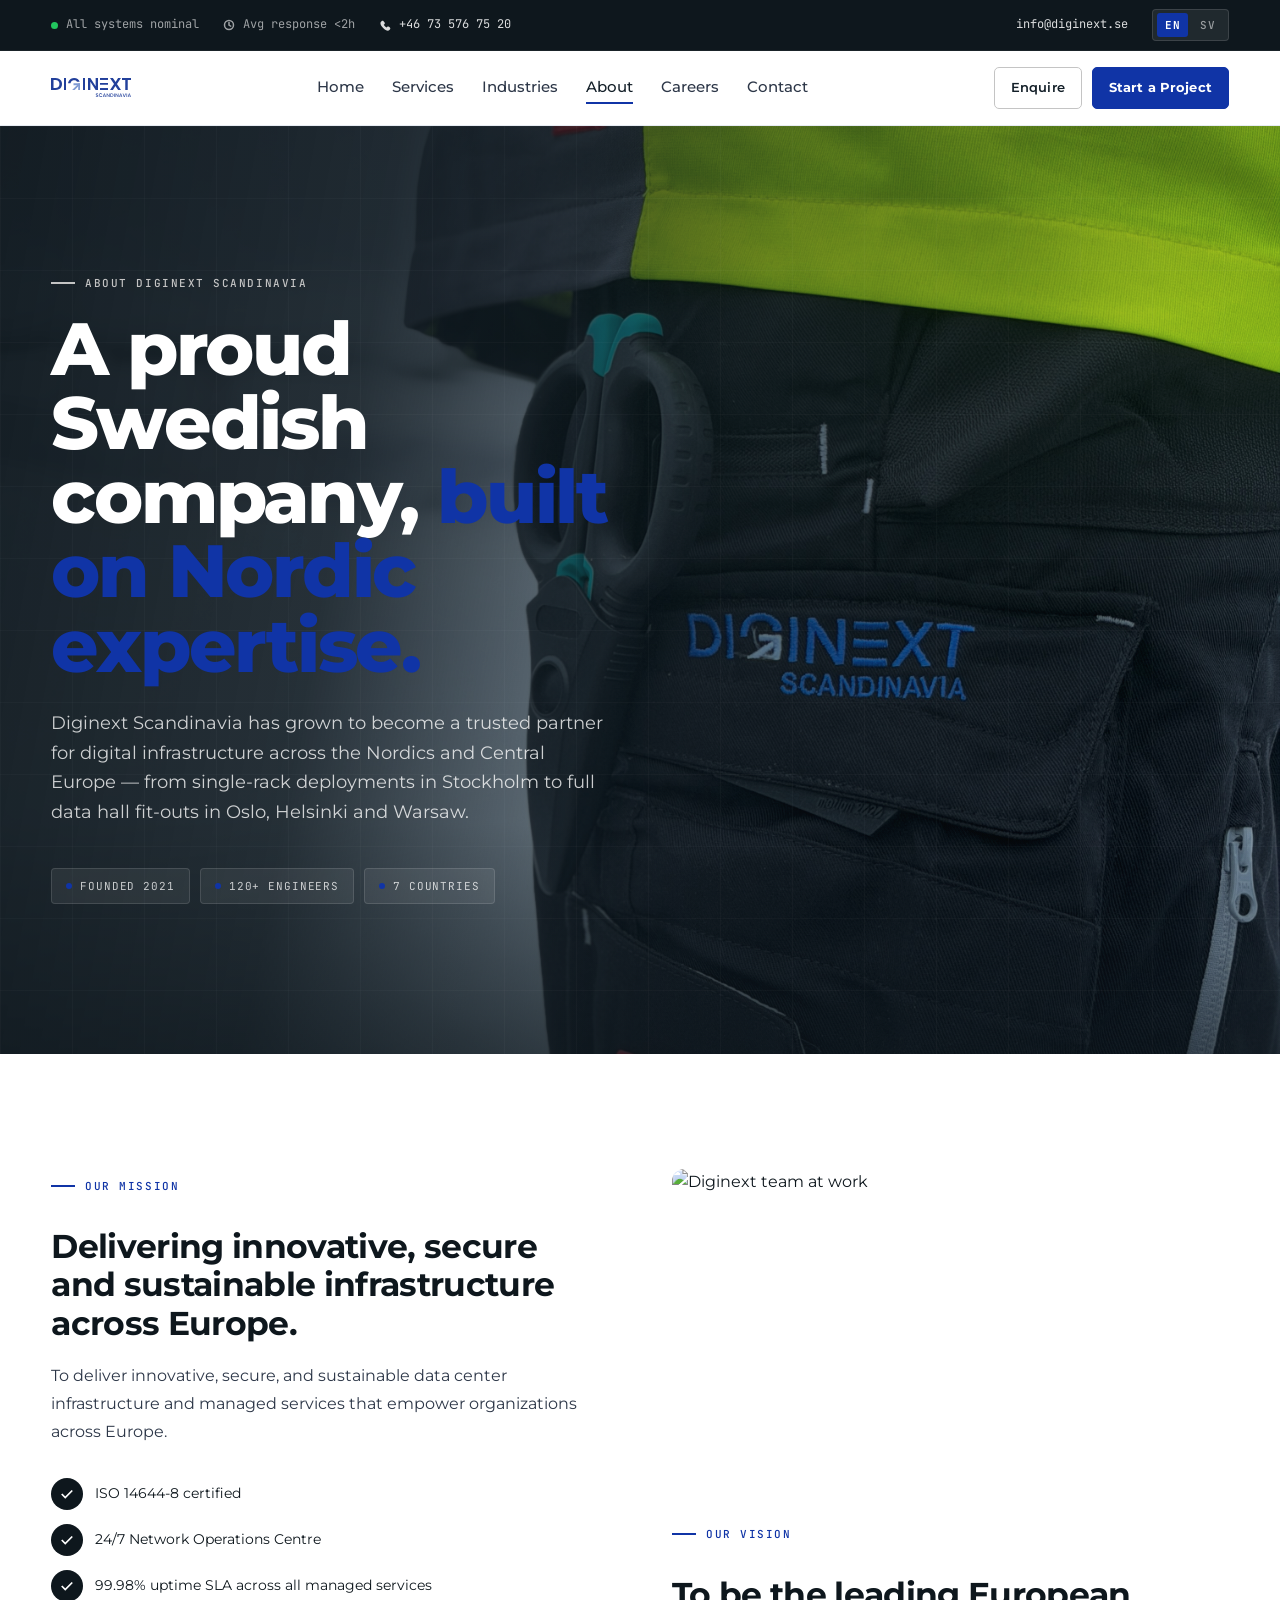
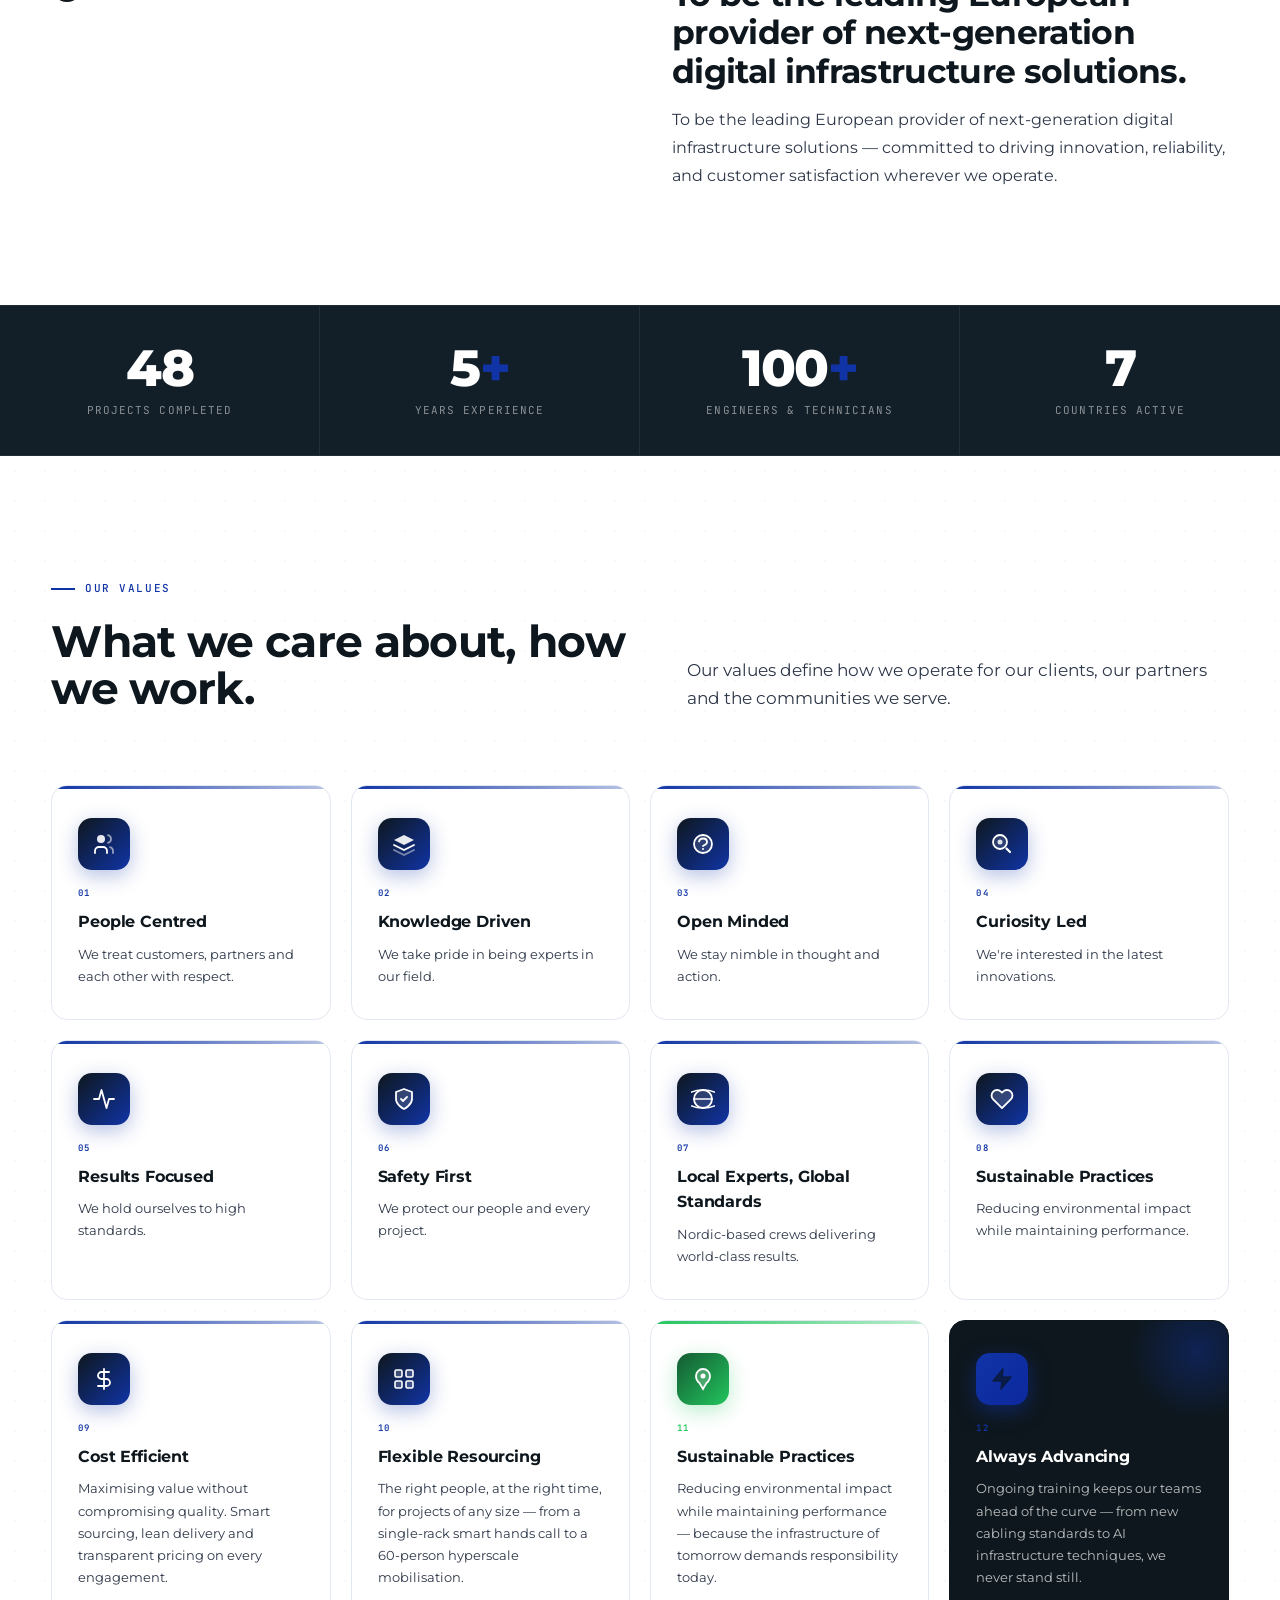
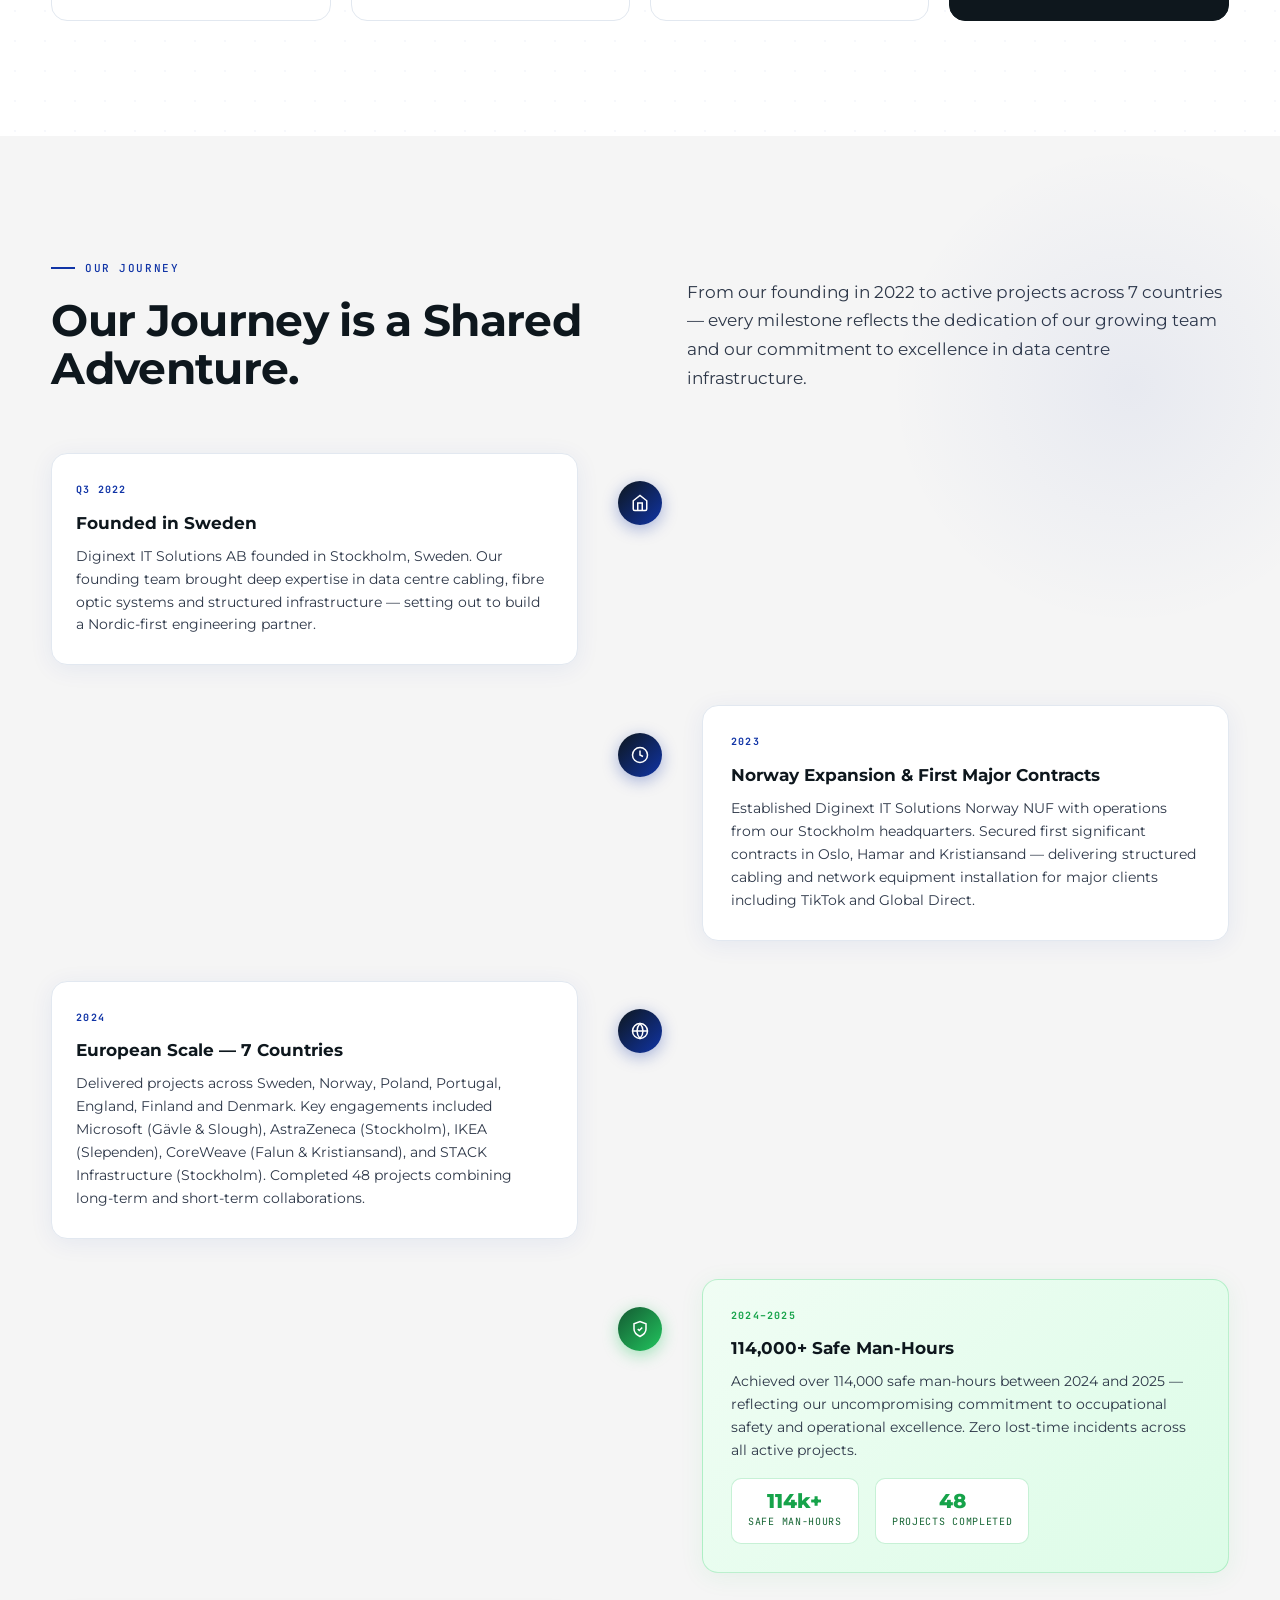
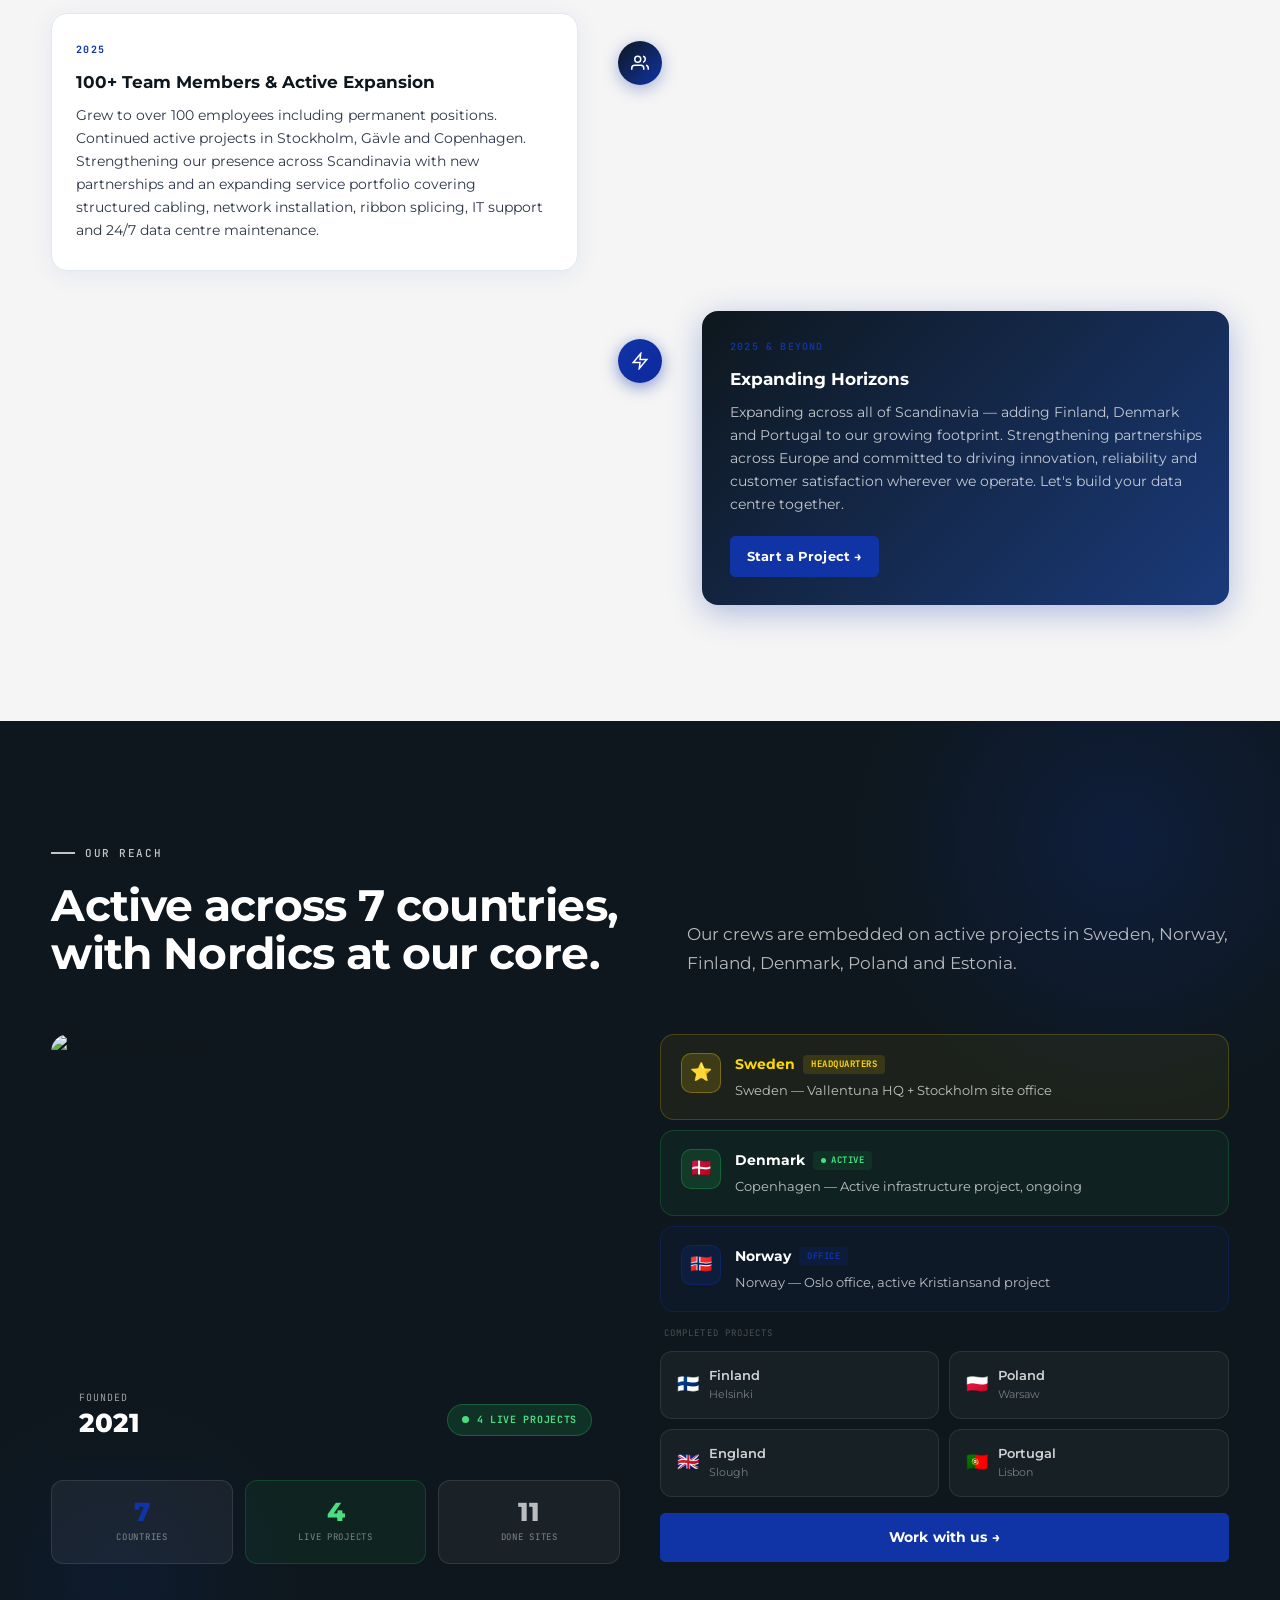
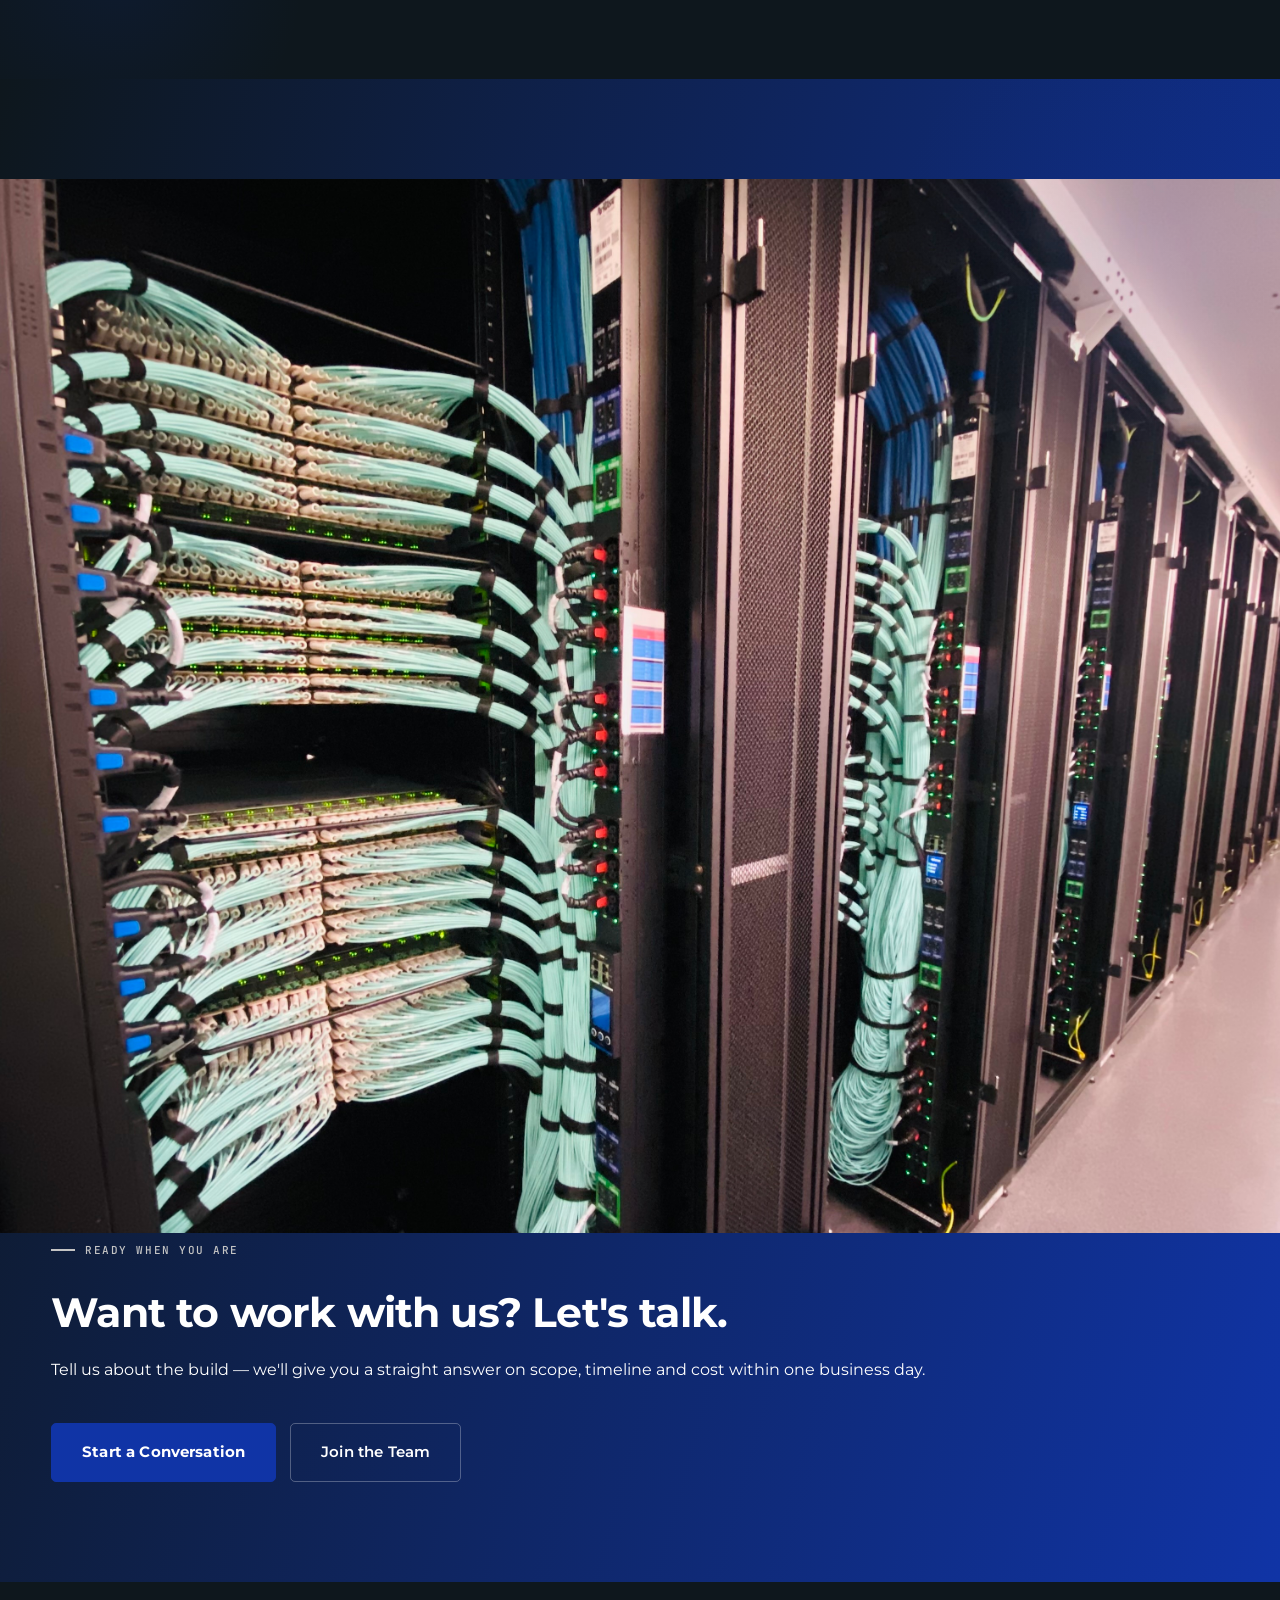
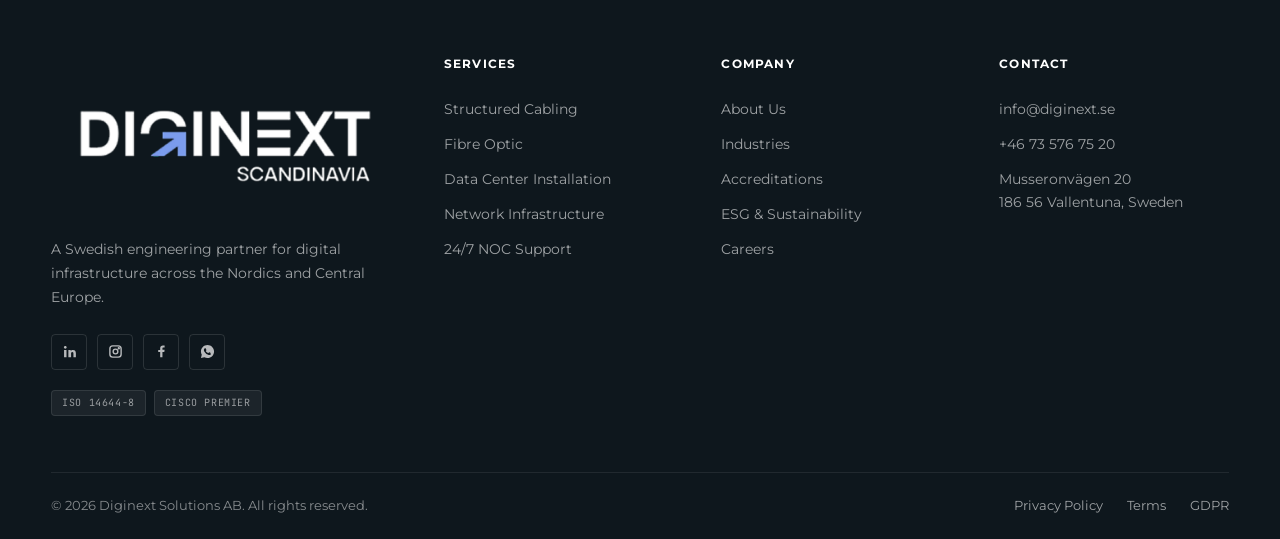
==== commit 89b74057: "Add files via upload" ====
--- a/about.html
+++ b/about.html
@@ -96,8 +96,8 @@
 
       <article>
         <span class="eyebrow" style="color:var(--navy-700);" data-t="mission_eyebrow">Our Mission</span>
-        <h2 style="font-family:var(--display); font-size:clamp(26px,2.6vw,34px); font-weight:700; color:var(--navy-900); letter-spacing:-0.02em; line-height:1.15; margin:12px 0 20px;" data-t="mission_title">Unparalleled quality and reliability in every project.</h2>
-        <p style="font-size:16px; color:var(--ink-2); line-height:1.75; margin:0;" data-t="mission_body">To deliver unparalleled quality and reliability in every digital infrastructure project — from single-rack deployments in Stockholm to full data hall fit-outs in Oslo and Helsinki. We empower our clients' success by building robust, efficient and scalable foundations for their digital operations.</p>
+        <h2 style="font-family:var(--display); font-size:clamp(26px,2.6vw,34px); font-weight:700; color:var(--navy-900); letter-spacing:-0.02em; line-height:1.15; margin:12px 0 20px;" data-t="mission_title">Delivering innovative, secure and sustainable infrastructure across Europe.</h2>
+        <p style="font-size:16px; color:var(--ink-2); line-height:1.75; margin:0;" data-t="mission_body">To deliver innovative, secure, and sustainable data center infrastructure and managed services that empower organizations across Europe — building robust, efficient and scalable foundations for the digital operations of tomorrow.</p>
         <div style="margin-top:32px; display:flex; flex-direction:column; gap:14px;">
           <div style="display:flex; align-items:center; gap:12px; font-size:14px; color:var(--ink);">
             <span style="width:32px; height:32px; border-radius:50%; background:var(--navy-900); color:#fff; display:flex; align-items:center; justify-content:center; flex-shrink:0;">
@@ -125,8 +125,8 @@
           <img src="https://images.unsplash.com/photo-1551836022-d5d88e9218df?w=1200&q=80&auto=format&fit=crop" alt="Diginext team at work" style="width:100%; height:100%; object-fit:cover;" />
         </div>
         <span class="eyebrow" style="color:var(--navy-700);" data-t="vision_eyebrow">Our Vision</span>
-        <h2 style="font-family:var(--display); font-size:clamp(26px,2.6vw,34px); font-weight:700; color:var(--navy-900); letter-spacing:-0.02em; line-height:1.15; margin:12px 0 16px;" data-t="vision_title">Shaping the future of Europe's digital infrastructure.</h2>
-        <p style="font-size:16px; color:var(--ink-2); line-height:1.75; margin:0;" data-t="vision_body">To be the leading force in shaping Europe's digital future — a seamlessly connected continent powered by state-of-the-art infrastructure. We strive to be at the forefront of this transformation, driving innovation, sustainability and connectivity across borders.</p>
+        <h2 style="font-family:var(--display); font-size:clamp(26px,2.6vw,34px); font-weight:700; color:var(--navy-900); letter-spacing:-0.02em; line-height:1.15; margin:12px 0 16px;" data-t="vision_title">To be the leading European provider of next-generation digital infrastructure solutions.</h2>
+        <p style="font-size:16px; color:var(--ink-2); line-height:1.75; margin:0;" data-t="vision_body">To be the leading European provider of next-generation digital infrastructure solutions — expanding across Scandinavia and Europe, building new partnerships, and committed to driving innovation, reliability, and customer satisfaction wherever we operate.</p>
       </article>
 
     </div>
@@ -137,15 +137,15 @@
 <section class="stats-band section--dark">
   <div class="stats-band__inner">
     <div class="stat-cell scroll-reveal">
-      <div class="stat-cell__value">105<span>+</span></div>
-      <div class="stat-cell__label" data-t="stat1">Projects Delivered</div>
+      <div class="stat-cell__value">48</div>
+      <div class="stat-cell__label" data-t="stat1">Projects Completed</div>
     </div>
     <div class="stat-cell scroll-reveal" style="transition-delay:0.1s">
       <div class="stat-cell__value">5<span>+</span></div>
       <div class="stat-cell__label" data-t="stat_years">Years Experience</div>
     </div>
     <div class="stat-cell scroll-reveal" style="transition-delay:0.2s">
-      <div class="stat-cell__value">120<span>+</span></div>
+      <div class="stat-cell__value">100<span>+</span></div>
       <div class="stat-cell__label" data-t="stat_engineers">Engineers &amp; Technicians</div>
     </div>
     <div class="stat-cell scroll-reveal" style="transition-delay:0.3s">
@@ -335,6 +335,157 @@
 
 </section>
 
+<!-- ========= OUR JOURNEY ========= -->
+<section id="journey" style="background:var(--bg-mid,#F5F5F5); padding:clamp(64px,9vw,120px) 0; overflow:hidden; position:relative;">
+  <!-- subtle bg glow -->
+  <div style="position:absolute;top:0;right:-100px;width:500px;height:500px;background:radial-gradient(circle,rgba(16,52,166,0.06) 0%,transparent 68%);pointer-events:none;"></div>
+
+  <div class="section__inner">
+    <div class="section__head" style="margin-bottom:60px;">
+      <div class="section__head-left">
+        <span class="eyebrow" style="color:var(--cyan);" data-t="journey_eyebrow">Our Journey</span>
+        <h2 class="section__title" data-t="journey_title">Our Journey is a Shared Adventure.</h2>
+      </div>
+      <div class="section__head-right">
+        <p class="section__desc" data-t="journey_desc">From our founding in 2022 to active projects across 7 countries — every milestone reflects the dedication of our growing team and our commitment to excellence in data centre infrastructure.</p>
+      </div>
+    </div>
+
+    <!-- Timeline -->
+    <div style="position:relative;">
+      <!-- vertical line -->
+      <div style="position:absolute;left:50%;transform:translateX(-50%);top:0;bottom:0;width:2px;background:linear-gradient(to bottom,var(--cyan),rgba(16,52,166,0.1));display:none;" class="timeline-line-desktop"></div>
+
+      <div style="display:flex;flex-direction:column;gap:0;">
+
+        <!-- 2022 -->
+        <div class="scroll-reveal journey-item" style="display:grid;grid-template-columns:1fr 60px 1fr;align-items:start;gap:0;margin-bottom:40px;">
+          <div style="padding:0 32px 0 0;text-align:right;">
+            <div style="background:#fff;border:1.5px solid var(--rule);border-radius:16px;padding:28px 28px 28px 24px;box-shadow:0 4px 24px rgba(16,52,166,0.07);display:inline-block;text-align:left;width:100%;">
+              <div style="font-family:var(--mono);font-size:10px;color:var(--cyan);text-transform:uppercase;letter-spacing:0.12em;font-weight:700;margin-bottom:10px;">Q3 2022</div>
+              <h3 style="font-family:'Montserrat',sans-serif;font-size:17px;font-weight:700;color:var(--navy-900);margin:0 0 8px;" data-t="j1_h">Founded in Sweden</h3>
+              <p style="font-size:13.5px;color:var(--ink-2);line-height:1.7;margin:0;" data-t="j1_p">Diginext IT Solutions AB founded in Stockholm, Sweden. Our founding team brought deep expertise in data centre cabling, fibre optic systems and structured infrastructure — setting out to build a Nordic-first engineering partner.</p>
+            </div>
+          </div>
+          <div style="display:flex;justify-content:center;padding-top:28px;">
+            <div style="width:44px;height:44px;border-radius:50%;background:linear-gradient(135deg,var(--navy-900),var(--cyan));display:flex;align-items:center;justify-content:center;box-shadow:0 4px 16px rgba(16,52,166,0.35);flex-shrink:0;z-index:1;">
+              <svg width="18" height="18" viewBox="0 0 24 24" fill="none" stroke="#fff" stroke-width="2"><path d="M3 9l9-7 9 7v11a2 2 0 0 1-2 2H5a2 2 0 0 1-2-2z"/><polyline points="9 22 9 12 15 12 15 22"/></svg>
+            </div>
+          </div>
+          <div style="padding:28px 0 0 32px;"></div>
+        </div>
+
+        <!-- 2023 -->
+        <div class="scroll-reveal journey-item" style="display:grid;grid-template-columns:1fr 60px 1fr;align-items:start;gap:0;margin-bottom:40px;">
+          <div style="padding:0 32px 0 0;"></div>
+          <div style="display:flex;justify-content:center;padding-top:28px;">
+            <div style="width:44px;height:44px;border-radius:50%;background:linear-gradient(135deg,var(--navy-900),var(--cyan));display:flex;align-items:center;justify-content:center;box-shadow:0 4px 16px rgba(16,52,166,0.35);flex-shrink:0;z-index:1;">
+              <svg width="18" height="18" viewBox="0 0 24 24" fill="none" stroke="#fff" stroke-width="2"><circle cx="12" cy="12" r="10"/><path d="M12 6v6l4 2"/></svg>
+            </div>
+          </div>
+          <div style="padding:0 0 0 32px;">
+            <div style="background:#fff;border:1.5px solid var(--rule);border-radius:16px;padding:28px 24px 28px 28px;box-shadow:0 4px 24px rgba(16,52,166,0.07);">
+              <div style="font-family:var(--mono);font-size:10px;color:var(--cyan);text-transform:uppercase;letter-spacing:0.12em;font-weight:700;margin-bottom:10px;">2023</div>
+              <h3 style="font-family:'Montserrat',sans-serif;font-size:17px;font-weight:700;color:var(--navy-900);margin:0 0 8px;" data-t="j2_h">Norway Expansion &amp; First Major Contracts</h3>
+              <p style="font-size:13.5px;color:var(--ink-2);line-height:1.7;margin:0;" data-t="j2_p">Established Diginext IT Solutions Norway NUF with operations from our Stockholm headquarters. Secured first significant contracts in Oslo, Hamar and Kristiansand — delivering structured cabling and network equipment installation for major clients including TikTok and Global Direct.</p>
+            </div>
+          </div>
+        </div>
+
+        <!-- 2024 early -->
+        <div class="scroll-reveal journey-item" style="display:grid;grid-template-columns:1fr 60px 1fr;align-items:start;gap:0;margin-bottom:40px;">
+          <div style="padding:0 32px 0 0;text-align:right;">
+            <div style="background:#fff;border:1.5px solid var(--rule);border-radius:16px;padding:28px 28px 28px 24px;box-shadow:0 4px 24px rgba(16,52,166,0.07);display:inline-block;text-align:left;width:100%;">
+              <div style="font-family:var(--mono);font-size:10px;color:var(--cyan);text-transform:uppercase;letter-spacing:0.12em;font-weight:700;margin-bottom:10px;">2024</div>
+              <h3 style="font-family:'Montserrat',sans-serif;font-size:17px;font-weight:700;color:var(--navy-900);margin:0 0 8px;" data-t="j3_h">European Scale — 7 Countries</h3>
+              <p style="font-size:13.5px;color:var(--ink-2);line-height:1.7;margin:0;" data-t="j3_p">Delivered projects across Sweden, Norway, Poland, Portugal, England, Finland and Denmark. Key engagements included Microsoft (Gävle &amp; Slough), AstraZeneca (Stockholm), IKEA (Slependen), CoreWeave (Falun &amp; Kristiansand), and STACK Infrastructure (Stockholm). Completed 48 projects combining long-term and short-term collaborations.</p>
+            </div>
+          </div>
+          <div style="display:flex;justify-content:center;padding-top:28px;">
+            <div style="width:44px;height:44px;border-radius:50%;background:linear-gradient(135deg,var(--navy-900),var(--cyan));display:flex;align-items:center;justify-content:center;box-shadow:0 4px 16px rgba(16,52,166,0.35);flex-shrink:0;z-index:1;">
+              <svg width="18" height="18" viewBox="0 0 24 24" fill="none" stroke="#fff" stroke-width="2"><circle cx="12" cy="12" r="10"/><line x1="2" y1="12" x2="22" y2="12"/><path d="M12 2a15.3 15.3 0 0 1 4 10 15.3 15.3 0 0 1-4 10 15.3 15.3 0 0 1-4-10 15.3 15.3 0 0 1 4-10z"/></svg>
+            </div>
+          </div>
+          <div style="padding:28px 0 0 32px;"></div>
+        </div>
+
+        <!-- 2024-2025 safety milestone -->
+        <div class="scroll-reveal journey-item" style="display:grid;grid-template-columns:1fr 60px 1fr;align-items:start;gap:0;margin-bottom:40px;">
+          <div style="padding:0 32px 0 0;"></div>
+          <div style="display:flex;justify-content:center;padding-top:28px;">
+            <div style="width:44px;height:44px;border-radius:50%;background:linear-gradient(135deg,#145a32,#22c55e);display:flex;align-items:center;justify-content:center;box-shadow:0 4px 16px rgba(34,197,94,0.4);flex-shrink:0;z-index:1;">
+              <svg width="18" height="18" viewBox="0 0 24 24" fill="none" stroke="#fff" stroke-width="2"><path d="M12 22s8-4 8-10V5l-8-3-8 3v7c0 6 8 10 8 10z"/><path d="M9 12l2 2 4-4"/></svg>
+            </div>
+          </div>
+          <div style="padding:0 0 0 32px;">
+            <div style="background:linear-gradient(135deg,#f0fdf4,#dcfce7);border:1.5px solid rgba(34,197,94,0.25);border-radius:16px;padding:28px 24px 28px 28px;box-shadow:0 4px 24px rgba(34,197,94,0.08);">
+              <div style="font-family:var(--mono);font-size:10px;color:#16a34a;text-transform:uppercase;letter-spacing:0.12em;font-weight:700;margin-bottom:10px;">2024–2025</div>
+              <h3 style="font-family:'Montserrat',sans-serif;font-size:17px;font-weight:700;color:var(--navy-900);margin:0 0 8px;" data-t="j4_h">114,000+ Safe Man-Hours</h3>
+              <p style="font-size:13.5px;color:var(--ink-2);line-height:1.7;margin:0;" data-t="j4_p">Achieved over 114,000 safe man-hours between 2024 and 2025 — reflecting our uncompromising commitment to occupational safety and operational excellence. Zero lost-time incidents across all active projects.</p>
+              <div style="display:flex;gap:16px;margin-top:16px;flex-wrap:wrap;">
+                <div style="background:#fff;border:1px solid rgba(34,197,94,0.25);border-radius:10px;padding:12px 16px;text-align:center;">
+                  <div style="font-family:'Montserrat',sans-serif;font-size:20px;font-weight:800;color:#16a34a;line-height:1;">114k+</div>
+                  <div style="font-size:10px;color:#166534;font-family:var(--mono);text-transform:uppercase;letter-spacing:0.07em;margin-top:3px;">Safe Man-Hours</div>
+                </div>
+                <div style="background:#fff;border:1px solid rgba(34,197,94,0.25);border-radius:10px;padding:12px 16px;text-align:center;">
+                  <div style="font-family:'Montserrat',sans-serif;font-size:20px;font-weight:800;color:#16a34a;line-height:1;">48</div>
+                  <div style="font-size:10px;color:#166534;font-family:var(--mono);text-transform:uppercase;letter-spacing:0.07em;margin-top:3px;">Projects Completed</div>
+                </div>
+              </div>
+            </div>
+          </div>
+        </div>
+
+        <!-- 2025 -->
+        <div class="scroll-reveal journey-item" style="display:grid;grid-template-columns:1fr 60px 1fr;align-items:start;gap:0;margin-bottom:40px;">
+          <div style="padding:0 32px 0 0;text-align:right;">
+            <div style="background:#fff;border:1.5px solid var(--rule);border-radius:16px;padding:28px 28px 28px 24px;box-shadow:0 4px 24px rgba(16,52,166,0.07);display:inline-block;text-align:left;width:100%;">
+              <div style="font-family:var(--mono);font-size:10px;color:var(--cyan);text-transform:uppercase;letter-spacing:0.12em;font-weight:700;margin-bottom:10px;">2025</div>
+              <h3 style="font-family:'Montserrat',sans-serif;font-size:17px;font-weight:700;color:var(--navy-900);margin:0 0 8px;" data-t="j5_h">100+ Team Members &amp; Active Expansion</h3>
+              <p style="font-size:13.5px;color:var(--ink-2);line-height:1.7;margin:0;" data-t="j5_p">Grew to over 100 employees including permanent positions. Continued active projects in Stockholm, Gävle and Copenhagen. Strengthening our presence across Scandinavia with new partnerships and an expanding service portfolio covering structured cabling, network installation, ribbon splicing, IT support and 24/7 data centre maintenance.</p>
+            </div>
+          </div>
+          <div style="display:flex;justify-content:center;padding-top:28px;">
+            <div style="width:44px;height:44px;border-radius:50%;background:linear-gradient(135deg,var(--navy-900),var(--cyan));display:flex;align-items:center;justify-content:center;box-shadow:0 4px 16px rgba(16,52,166,0.35);flex-shrink:0;z-index:1;">
+              <svg width="18" height="18" viewBox="0 0 24 24" fill="none" stroke="#fff" stroke-width="2"><path d="M17 21v-2a4 4 0 0 0-4-4H5a4 4 0 0 0-4 4v2"/><circle cx="9" cy="7" r="4"/><path d="M23 21v-2a4 4 0 0 0-3-3.87M16 3.13a4 4 0 0 1 0 7.75"/></svg>
+            </div>
+          </div>
+          <div style="padding:28px 0 0 32px;"></div>
+        </div>
+
+        <!-- Looking ahead -->
+        <div class="scroll-reveal" style="display:grid;grid-template-columns:1fr 60px 1fr;align-items:start;gap:0;">
+          <div style="padding:0 32px 0 0;"></div>
+          <div style="display:flex;justify-content:center;padding-top:28px;">
+            <div style="width:44px;height:44px;border-radius:50%;background:linear-gradient(135deg,var(--cyan),var(--cyan-600));display:flex;align-items:center;justify-content:center;box-shadow:0 4px 16px rgba(16,52,166,0.5);flex-shrink:0;z-index:1;animation:journeyPulse 2.5s ease-in-out infinite;">
+              <svg width="18" height="18" viewBox="0 0 24 24" fill="none" stroke="#fff" stroke-width="2"><polygon points="13 2 3 14 12 14 11 22 21 10 12 10 13 2"/></svg>
+            </div>
+          </div>
+          <div style="padding:0 0 0 32px;">
+            <div style="background:linear-gradient(135deg,var(--navy-900) 0%,#1a3a7a 100%);border-radius:16px;padding:28px 24px 28px 28px;box-shadow:0 8px 32px rgba(16,52,166,0.3);">
+              <div style="font-family:var(--mono);font-size:10px;color:var(--cyan);text-transform:uppercase;letter-spacing:0.12em;font-weight:700;margin-bottom:10px;">2025 &amp; Beyond</div>
+              <h3 style="font-family:'Montserrat',sans-serif;font-size:17px;font-weight:700;color:#fff;margin:0 0 8px;" data-t="j6_h">Expanding Horizons</h3>
+              <p style="font-size:13.5px;color:rgba(255,255,255,0.75);line-height:1.7;margin:0;" data-t="j6_p">Expanding across all of Scandinavia — adding Finland, Denmark and Portugal to our growing footprint. Strengthening partnerships across Europe and committed to driving innovation, reliability and customer satisfaction wherever we operate. Let's build your data centre together.</p>
+              <div style="margin-top:20px;"><a href="contact.html" class="btn btn--accent btn--sm" data-t="j6_cta">Start a Project →</a></div>
+            </div>
+          </div>
+        </div>
+
+      </div>
+    </div>
+  </div>
+</section>
+
+<style>
+@keyframes journeyPulse{0%,100%{box-shadow:0 4px 16px rgba(16,52,166,0.5);}50%{box-shadow:0 4px 32px rgba(16,52,166,0.8);}}
+@media(max-width:860px){
+  .journey-item{grid-template-columns:1fr!important;}
+  .journey-item>div:first-child{padding:0 0 0 0!important;text-align:left!important;}
+  .journey-item>div:nth-child(2){display:none!important;}
+  .journey-item>div:nth-child(3){padding:0!important;}
+}
+</style>
+
 <!-- ========= OUR REACH ========= -->
 <section id="reach" style="background:var(--navy-900); overflow:hidden; position:relative; padding:clamp(64px,9vw,120px) 0;">
   <!-- ambient orbs -->
@@ -402,7 +553,7 @@
               <span style="font-family:'Montserrat',sans-serif;font-size:14px;font-weight:700;color:#FFD700;">Sweden</span>
               <span style="font-family:var(--mono);font-size:9px;font-weight:700;color:#FFD700;background:rgba(255,215,0,0.12);padding:2px 8px;border-radius:4px;letter-spacing:0.06em;">HEADQUARTERS</span>
             </div>
-            <p style="font-size:12.5px;color:rgba(255,255,255,0.72);line-height:1.6;margin:0;" data-t="reach_se">Stockholm HQ · Active projects in Stockholm, Gävle &amp; Sandviken</p>
+            <p style="font-size:12.5px;color:rgba(255,255,255,0.72);line-height:1.6;margin:0;" data-t="reach_se">Stockholm HQ · Active: Stockholm, Gävle &amp; Sandviken · Completed: Malmö &amp; Falun</p>
           </div>
         </div>
 
@@ -426,7 +577,7 @@
               <span style="font-family:'Montserrat',sans-serif;font-size:14px;font-weight:700;color:#fff;">Norway</span>
               <span style="font-family:var(--mono);font-size:9px;font-weight:700;color:var(--cyan);background:rgba(16,52,166,0.15);padding:2px 8px;border-radius:4px;letter-spacing:0.06em;">OFFICE</span>
             </div>
-            <p style="font-size:12.5px;color:rgba(255,255,255,0.72);line-height:1.6;margin:0;" data-t="reach_no">Oslo branch office · Completed projects in Oslo, Hamar &amp; Kristiansand</p>
+            <p style="font-size:12.5px;color:rgba(255,255,255,0.72);line-height:1.6;margin:0;" data-t="reach_no">Diginext IT Solutions Norway NUF · Branch office via Stockholm HQ · Completed: Oslo, Hamar, Kristiansand, Glomfjord, Slependen, Trondheim, Stavanger &amp; Bodø</p>
           </div>
         </div>
 
@@ -445,7 +596,7 @@
           </div>
           <div style="background:rgba(255,255,255,0.04);border:1px solid rgba(255,255,255,0.09);border-radius:12px;padding:14px 16px;display:flex;align-items:center;gap:10px;" class="reach-done">
             <span style="font-size:18px;">🇬🇧</span>
-            <div><div style="font-size:12.5px;font-weight:600;color:rgba(255,255,255,0.8);" data-t="reach_uk_name">England</div><div style="font-size:10.5px;color:rgba(255,255,255,0.42);">London</div></div>
+            <div><div style="font-size:12.5px;font-weight:600;color:rgba(255,255,255,0.8);" data-t="reach_uk_name">England</div><div style="font-size:10.5px;color:rgba(255,255,255,0.42);">Slough</div></div>
           </div>
           <div style="background:rgba(255,255,255,0.04);border:1px solid rgba(255,255,255,0.09);border-radius:12px;padding:14px 16px;display:flex;align-items:center;gap:10px;" class="reach-done">
             <span style="font-size:18px;">🇵🇹</span>
@@ -562,12 +713,12 @@
     about_hero_title:"A proud Swedish company, <span>built on Nordic expertise.</span>",
     about_hero_desc:"Diginext Scandinavia has grown to become a trusted partner for digital infrastructure across the Nordics and Central Europe — from single-rack deployments in Stockholm to full data hall fit-outs in Oslo, Helsinki and Warsaw.",
     badge_founded:"Founded 2021", badge_staff:"120+ Engineers", badge_countries:"7 Countries",
-    mission_eyebrow:"Our Mission", mission_title:"Unparalleled quality and reliability in every project.",
-    mission_body:"To deliver unparalleled quality and reliability in every digital infrastructure project — from single-rack deployments in Stockholm to full data hall fit-outs in Oslo and Helsinki.",
+    mission_eyebrow:"Our Mission", mission_title:"Delivering innovative, secure and sustainable infrastructure across Europe.",
+    mission_body:"To deliver innovative, secure, and sustainable data center infrastructure and managed services that empower organizations across Europe.",
     mission_p1:"ISO 14644-8 certified", mission_p2:"24/7 Network Operations Centre", mission_p3:"99.98% uptime SLA across all managed services",
-    vision_eyebrow:"Our Vision", vision_title:"Shaping the future of Europe's digital infrastructure.",
-    vision_body:"To be the leading force in shaping Europe's digital future — a seamlessly connected continent powered by state-of-the-art infrastructure.",
-    stat1:"Projects Delivered", stat_years:"Years Experience", stat_engineers:"Engineers & Technicians", stat4:"Countries Active",
+    vision_eyebrow:"Our Vision", vision_title:"To be the leading European provider of next-generation digital infrastructure solutions.",
+    vision_body:"To be the leading European provider of next-generation digital infrastructure solutions — committed to driving innovation, reliability, and customer satisfaction wherever we operate.",
+    stat1:"Projects Completed", stat_years:"Years Experience", stat_engineers:"Engineers & Technicians", stat4:"Countries Active",
     values_eyebrow:"Our Values", values_title:"What we care about, how we work.",
     values_desc:"Our values define how we operate for our clients, our partners and the communities we serve.",
     val1_h:"People Centred", val1_p:"We treat customers, partners and each other with respect.",
@@ -582,9 +733,9 @@
     timeline_desc:"From a two-person startup in Vallentuna to a 120-strong engineering firm across six countries.",
     tl1_h:"Founded in Vallentuna", tl1_p:"Diginext Solutions AB incorporated in Vallentuna, Sweden. First contract: structured cabling for a Stockholm financial services firm.",
     tl2_h:"Nordic Expansion", tl2_p:"Opened Oslo office and secured first hyperscale data center contract in Norway.",
-    tl3_h:"ISO 27001 & 9001 Certified", tl3_p:"Achieved dual ISO certification, cementing our position as a premium-tier infrastructure partner.",
+    tl3_h:"ISO 14644-8 & 9001 Certified", tl3_p:"Achieved dual ISO certification, cementing our position as a premium-tier infrastructure partner.",
     tl4_h:"24/7 NOC Launched", tl4_p:"Launched our Network Operations Centre with round-the-clock monitoring and four-nines uptime SLA.",
-    tl5_h:"Central European Push", tl5_p:"Secured multi-phase hyperscale contracts in Poland and Estonia. ISO 14001 environmental certification achieved.",
+    tl5_h:"Central European Push", tl5_p:"Secured multi-phase hyperscale contracts in Poland and Estonia. ISO 14644-8 environmental certification achieved.",
     tl6_h:"AI Infrastructure Specialisation", tl6_p:"Launched dedicated AI/ML infrastructure practice — high-density GPU cluster cabling and liquid cooling integration.",
     team_eyebrow:"Leadership Team", team_title:"The people behind the projects.",
     team_desc:"Our leadership combines deep engineering expertise with commercial acumen.",
@@ -620,7 +771,7 @@
     badge_founded:"Grundat 2021", badge_staff:"120+ ingenjörer", badge_countries:"6 länder",
     mission_eyebrow:"Vårt uppdrag", mission_title:"Enastående kvalitet och tillförlitlighet i varje projekt.",
     mission_body:"Att leverera enastående kvalitet och tillförlitlighet i varje projekt för digital infrastruktur — från enstaka rack till fullskaliga datacenter.",
-    mission_p1:"ISO 27001, ISO 9001 & ISO 14001 certifierat", mission_p2:"24/7 Network Operations Centre", mission_p3:"99,98% drifttid SLA på alla hanterade tjänster",
+    mission_p1:"ISO 14644-8 certifierat", mission_p2:"24/7 Network Operations Centre", mission_p3:"99,98% drifttid SLA på alla hanterade tjänster",
     vision_eyebrow:"Vår vision", vision_title:"Formar framtiden för Europas digitala infrastruktur.",
     vision_body:"Att vara den ledande kraften i att forma Europas digitala framtid — en sömlöst uppkopplad kontinent.",
     stat1:"Levererade projekt", stat_years:"Års erfarenhet", stat_engineers:"Ingenjörer & tekniker", stat4:"Aktiva länder",
@@ -638,9 +789,9 @@
     timeline_desc:"Från ett tvåpersonsföretag i Vallentuna till 120+ ingenjörer i sex länder.",
     tl1_h:"Grundat i Vallentuna", tl1_p:"Diginext Solutions AB grundat. Första kontrakt: strukturerad kablage i Stockholm.",
     tl2_h:"Nordisk expansion", tl2_p:"Öppnade Oslokontor och säkrade första hyperscale-kontraktet i Norge.",
-    tl3_h:"ISO 27001 & 9001 certifierat", tl3_p:"Uppnådde dubbel ISO-certifiering.",
+    tl3_h:"ISO 14644-8 & 9001 certifierat", tl3_p:"Uppnådde dubbel ISO-certifiering.",
     tl4_h:"24/7 NOC lanserades", tl4_p:"Lanserade Network Operations Centre med fyra niors drifttid.",
-    tl5_h:"Centraleuropeisk satsning", tl5_p:"Säkrade kontrakt i Polen och Estland. ISO 14001 uppnådd.",
+    tl5_h:"Centraleuropeisk satsning", tl5_p:"Säkrade kontrakt i Polen och Estland. ISO 14644-8 uppnådd.",
     tl6_h:"AI-infrastrukturspecialisering", tl6_p:"Lanserade AI/ML-infrastrukturpraktik för GPU-kluster och flytande kylning.",
     team_eyebrow:"Ledningsgrupp", team_title:"Personerna bakom projekten.",
     team_desc:"Vår ledning kombinerar djup ingenjörskompetens med affärsmässighet.",
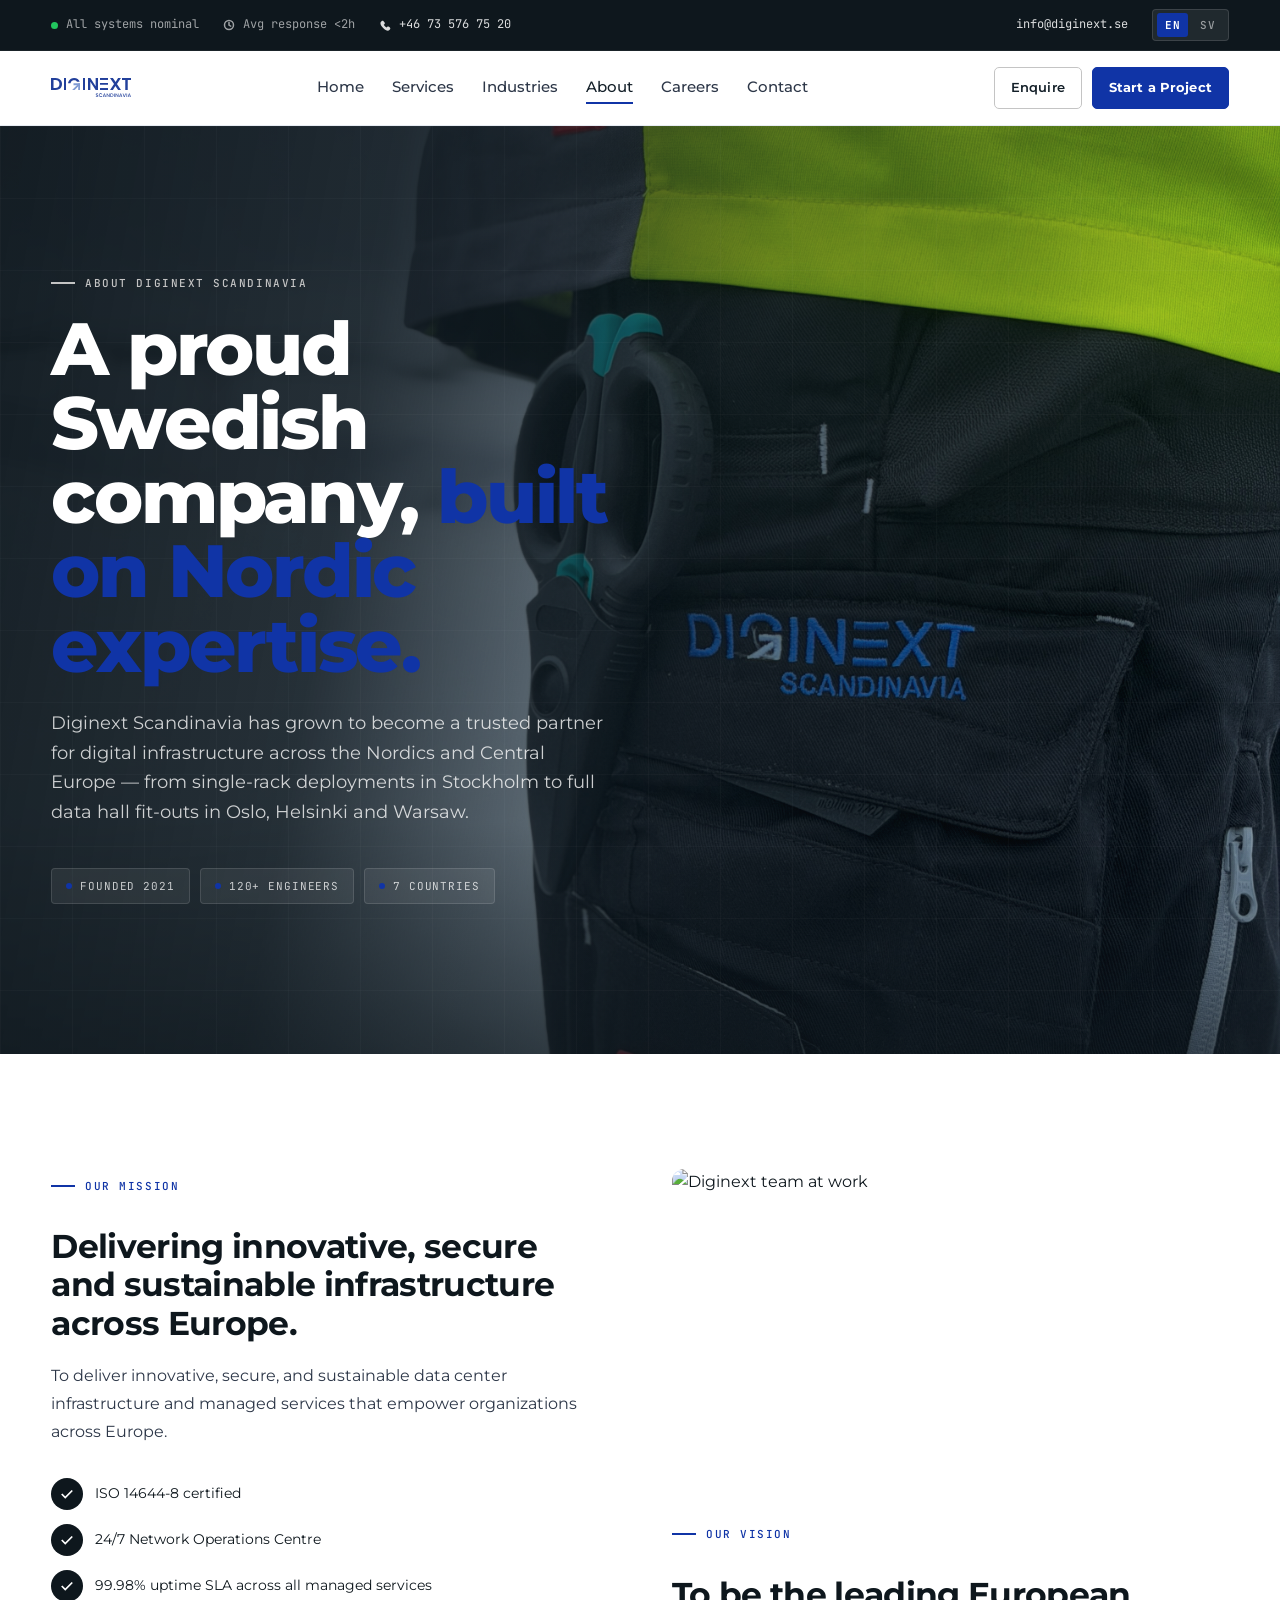
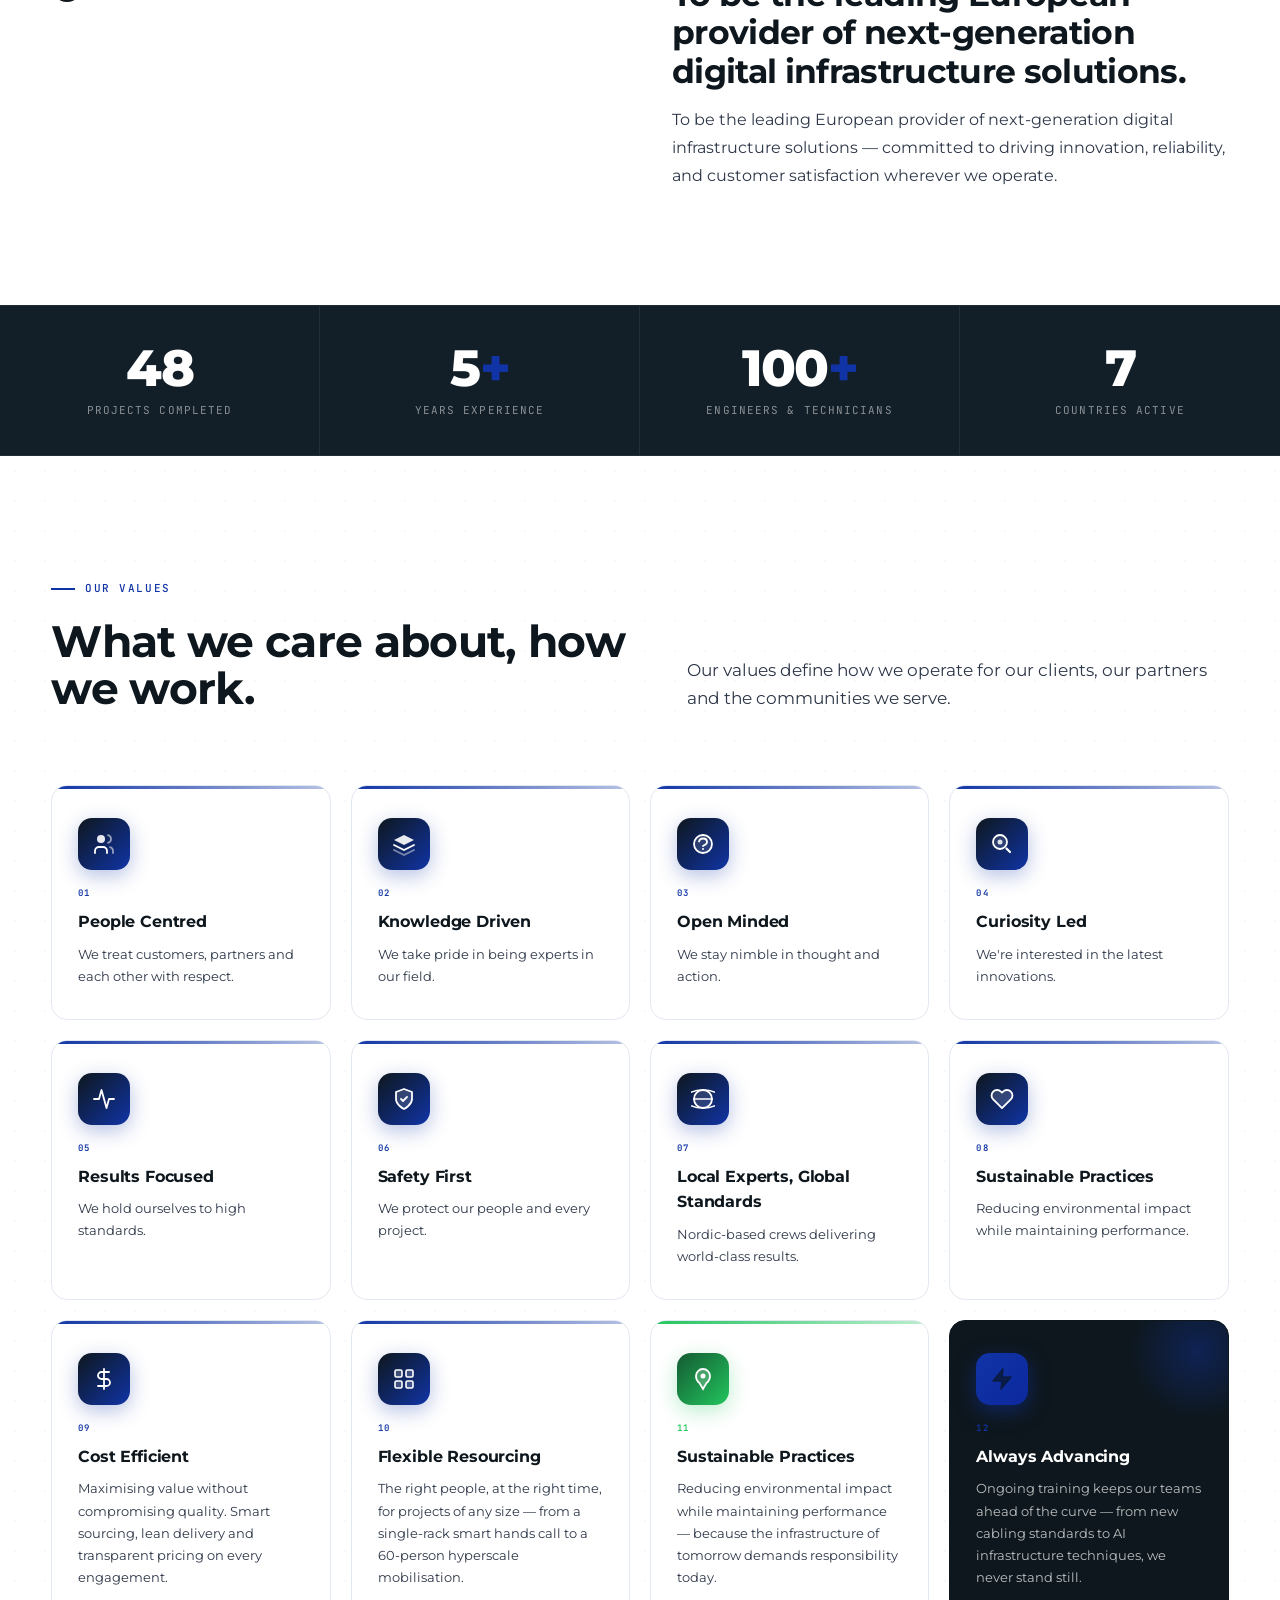
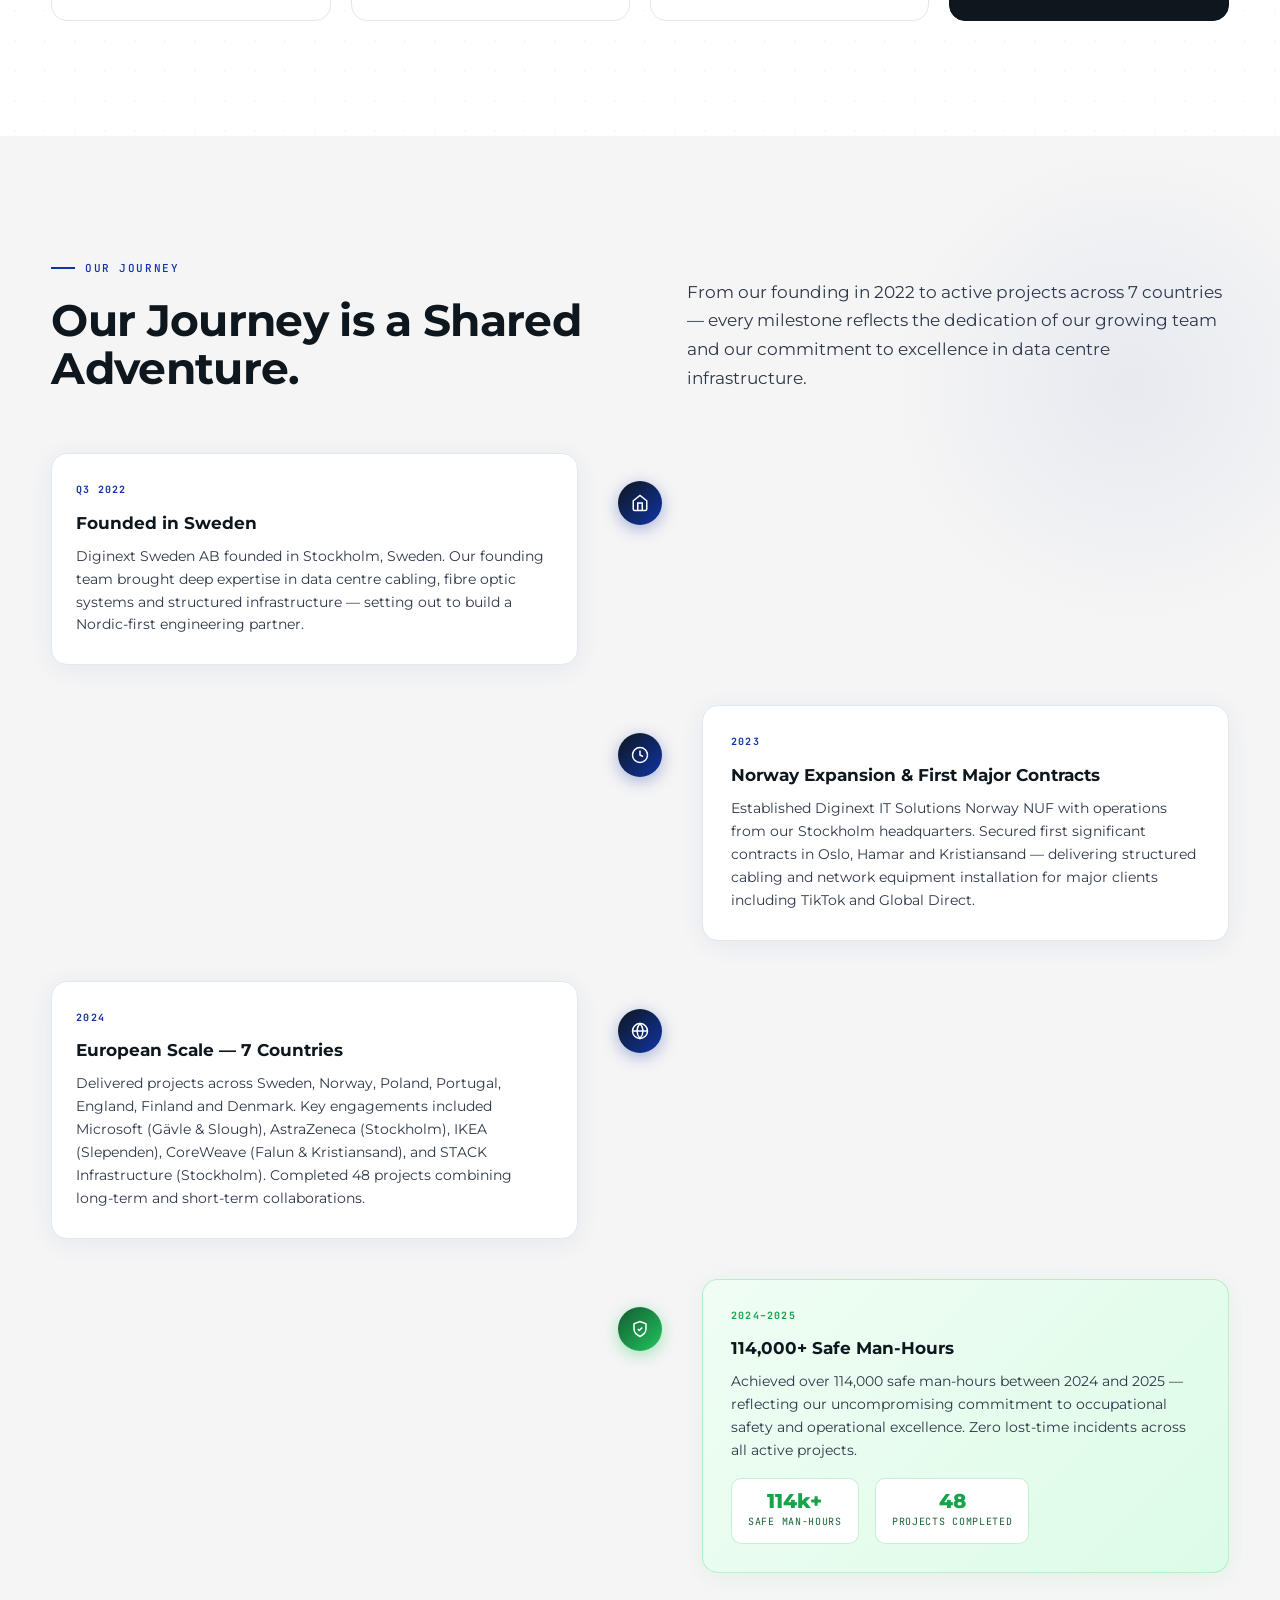
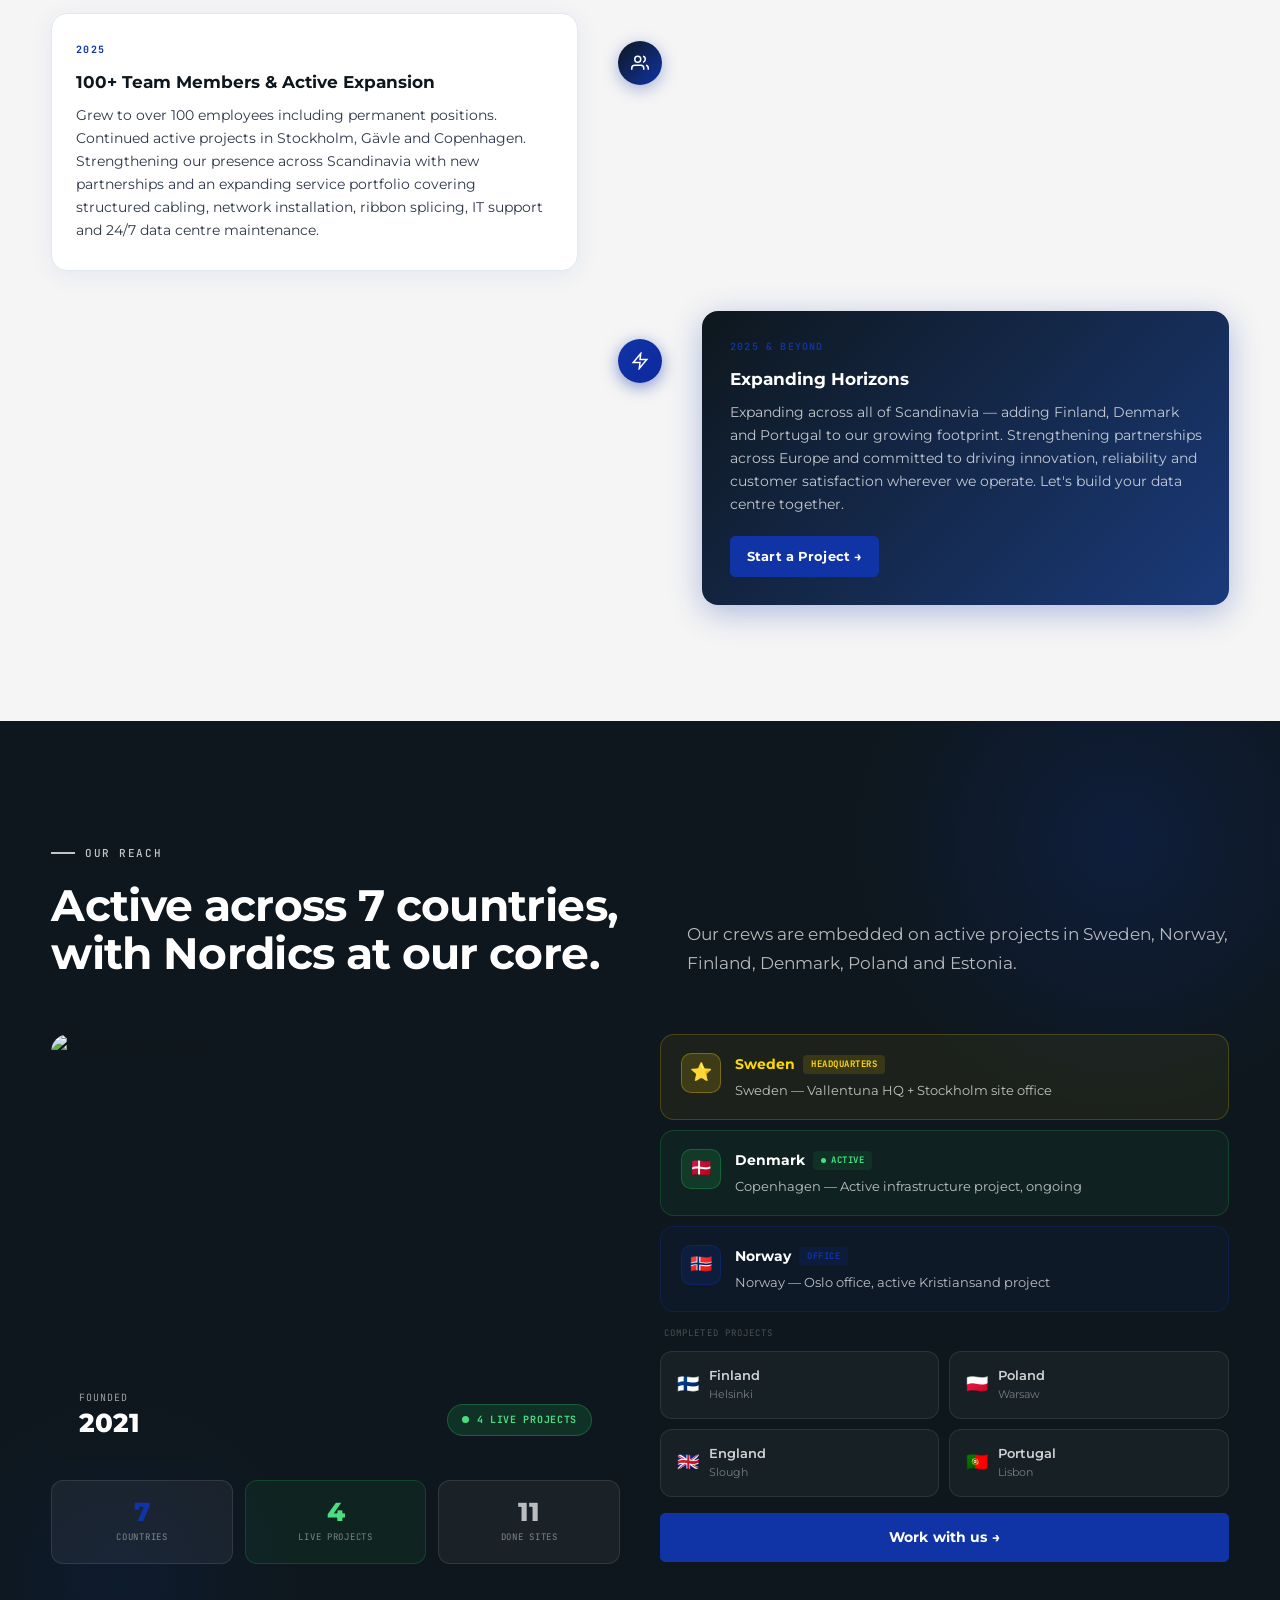
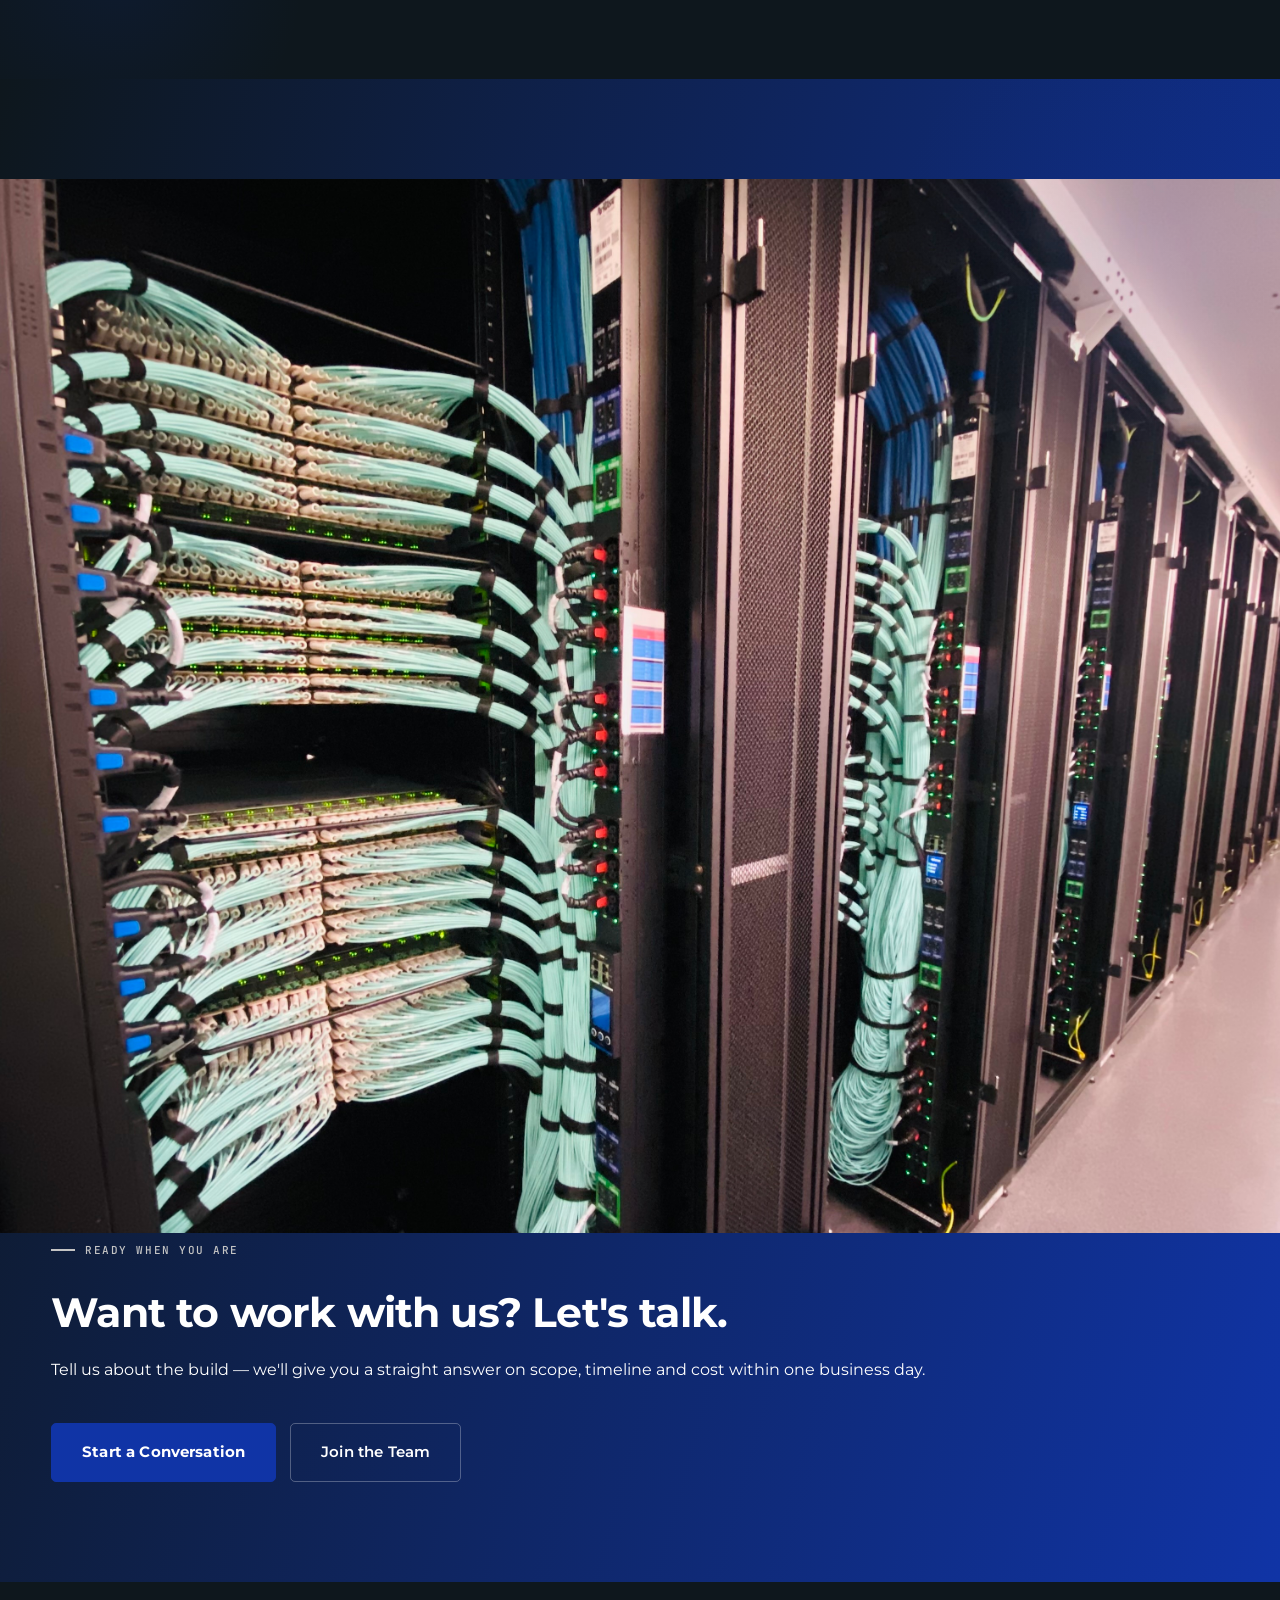
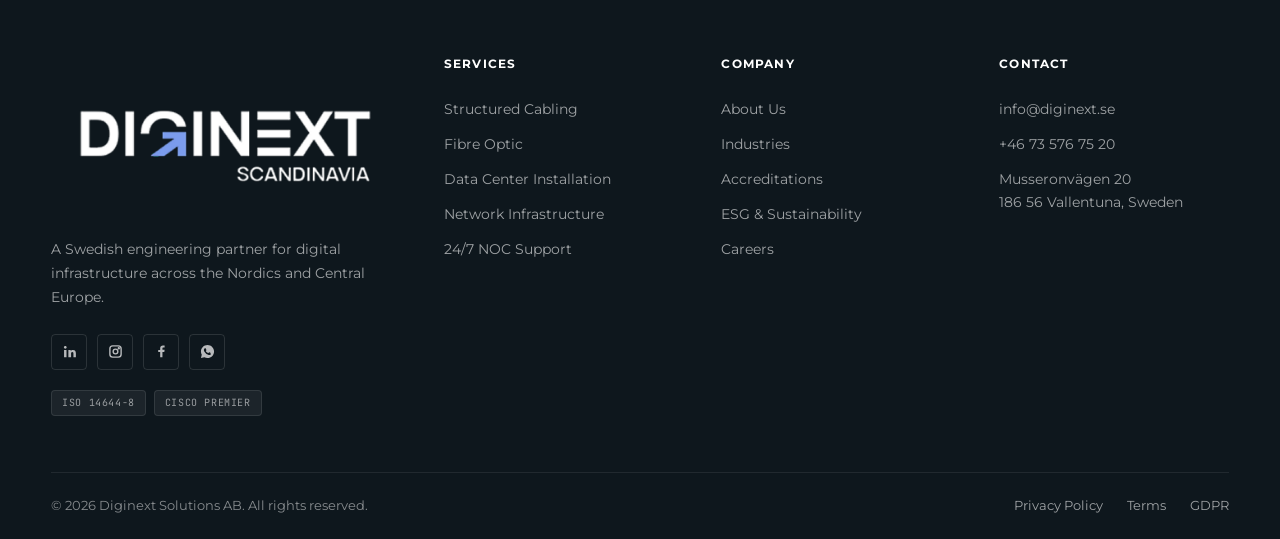
==== commit fd3a37b6: "Update about.html" ====
--- a/about.html
+++ b/about.html
@@ -364,7 +364,7 @@
             <div style="background:#fff;border:1.5px solid var(--rule);border-radius:16px;padding:28px 28px 28px 24px;box-shadow:0 4px 24px rgba(16,52,166,0.07);display:inline-block;text-align:left;width:100%;">
               <div style="font-family:var(--mono);font-size:10px;color:var(--cyan);text-transform:uppercase;letter-spacing:0.12em;font-weight:700;margin-bottom:10px;">Q3 2022</div>
               <h3 style="font-family:'Montserrat',sans-serif;font-size:17px;font-weight:700;color:var(--navy-900);margin:0 0 8px;" data-t="j1_h">Founded in Sweden</h3>
-              <p style="font-size:13.5px;color:var(--ink-2);line-height:1.7;margin:0;" data-t="j1_p">Diginext IT Solutions AB founded in Stockholm, Sweden. Our founding team brought deep expertise in data centre cabling, fibre optic systems and structured infrastructure — setting out to build a Nordic-first engineering partner.</p>
+              <p style="font-size:13.5px;color:var(--ink-2);line-height:1.7;margin:0;" data-t="j1_p">Diginext Sweden AB founded in Stockholm, Sweden. Our founding team brought deep expertise in data centre cabling, fibre optic systems and structured infrastructure — setting out to build a Nordic-first engineering partner.</p>
             </div>
           </div>
           <div style="display:flex;justify-content:center;padding-top:28px;">
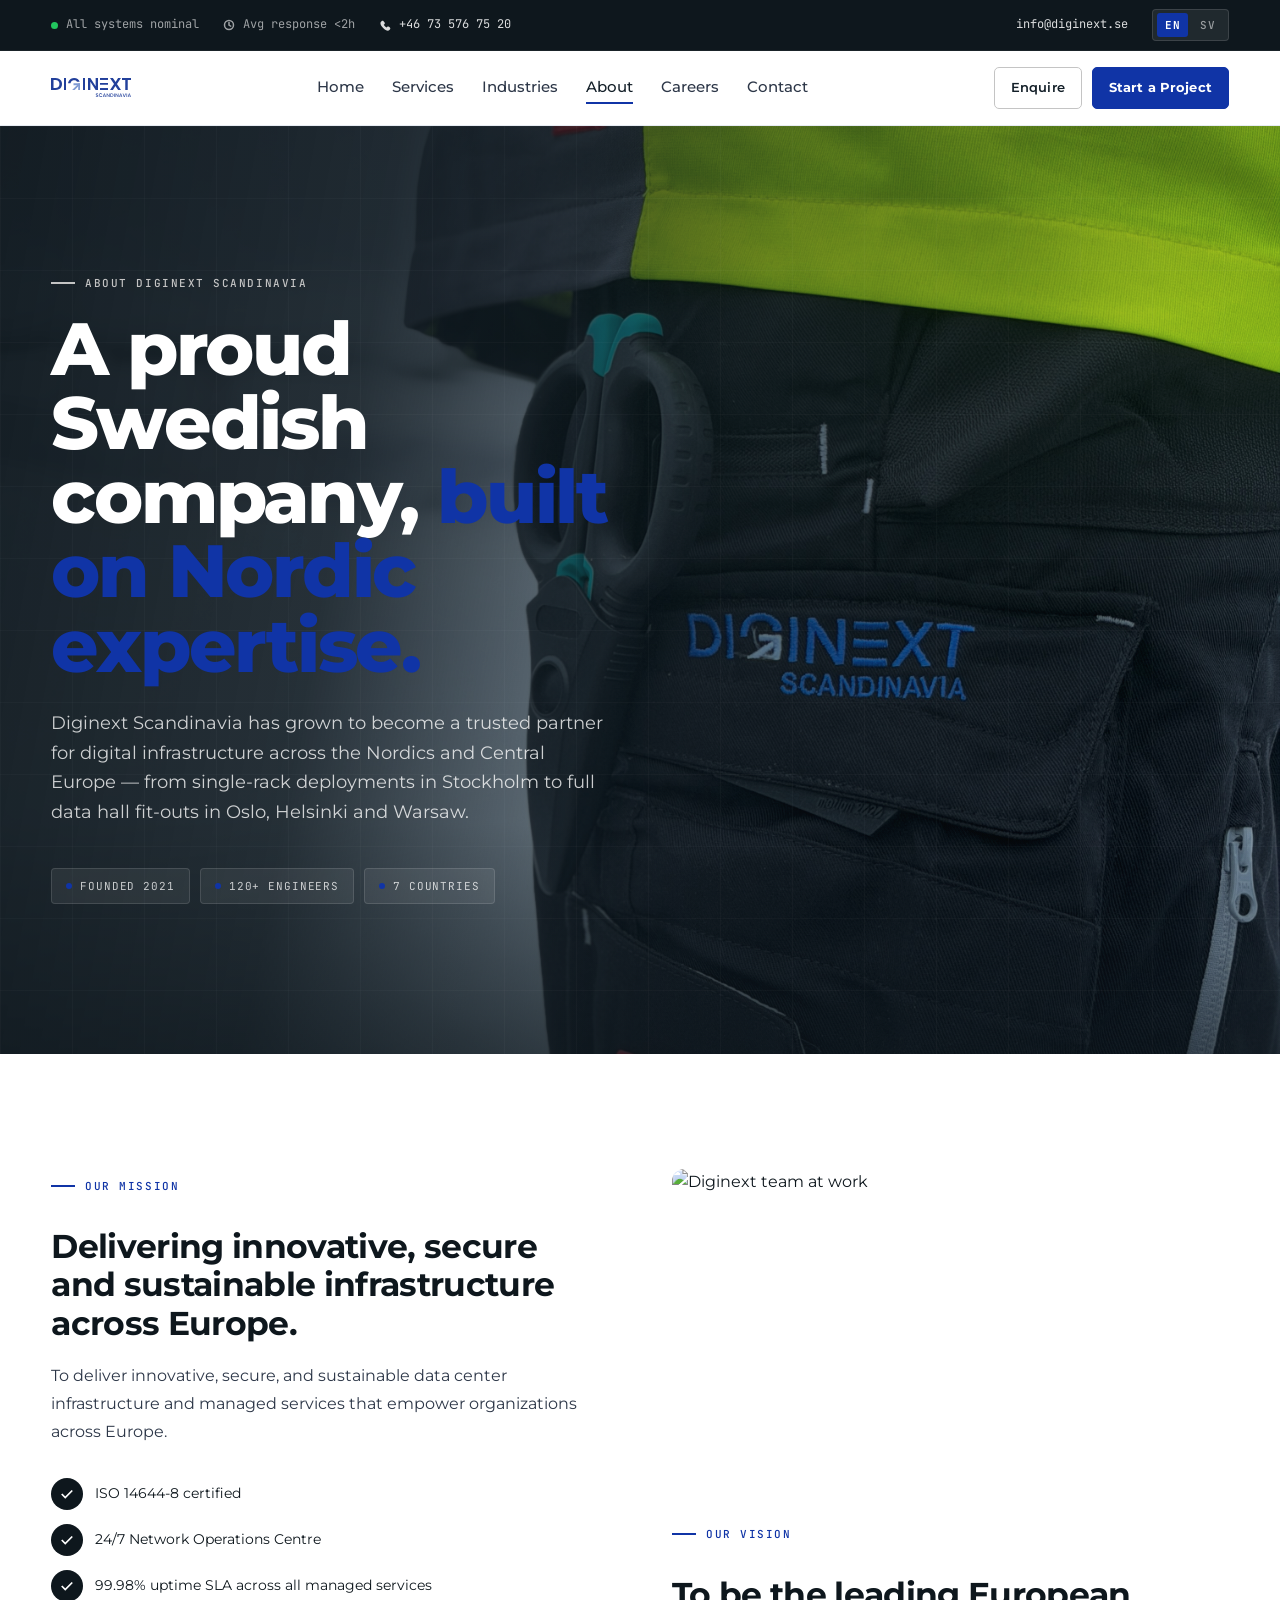
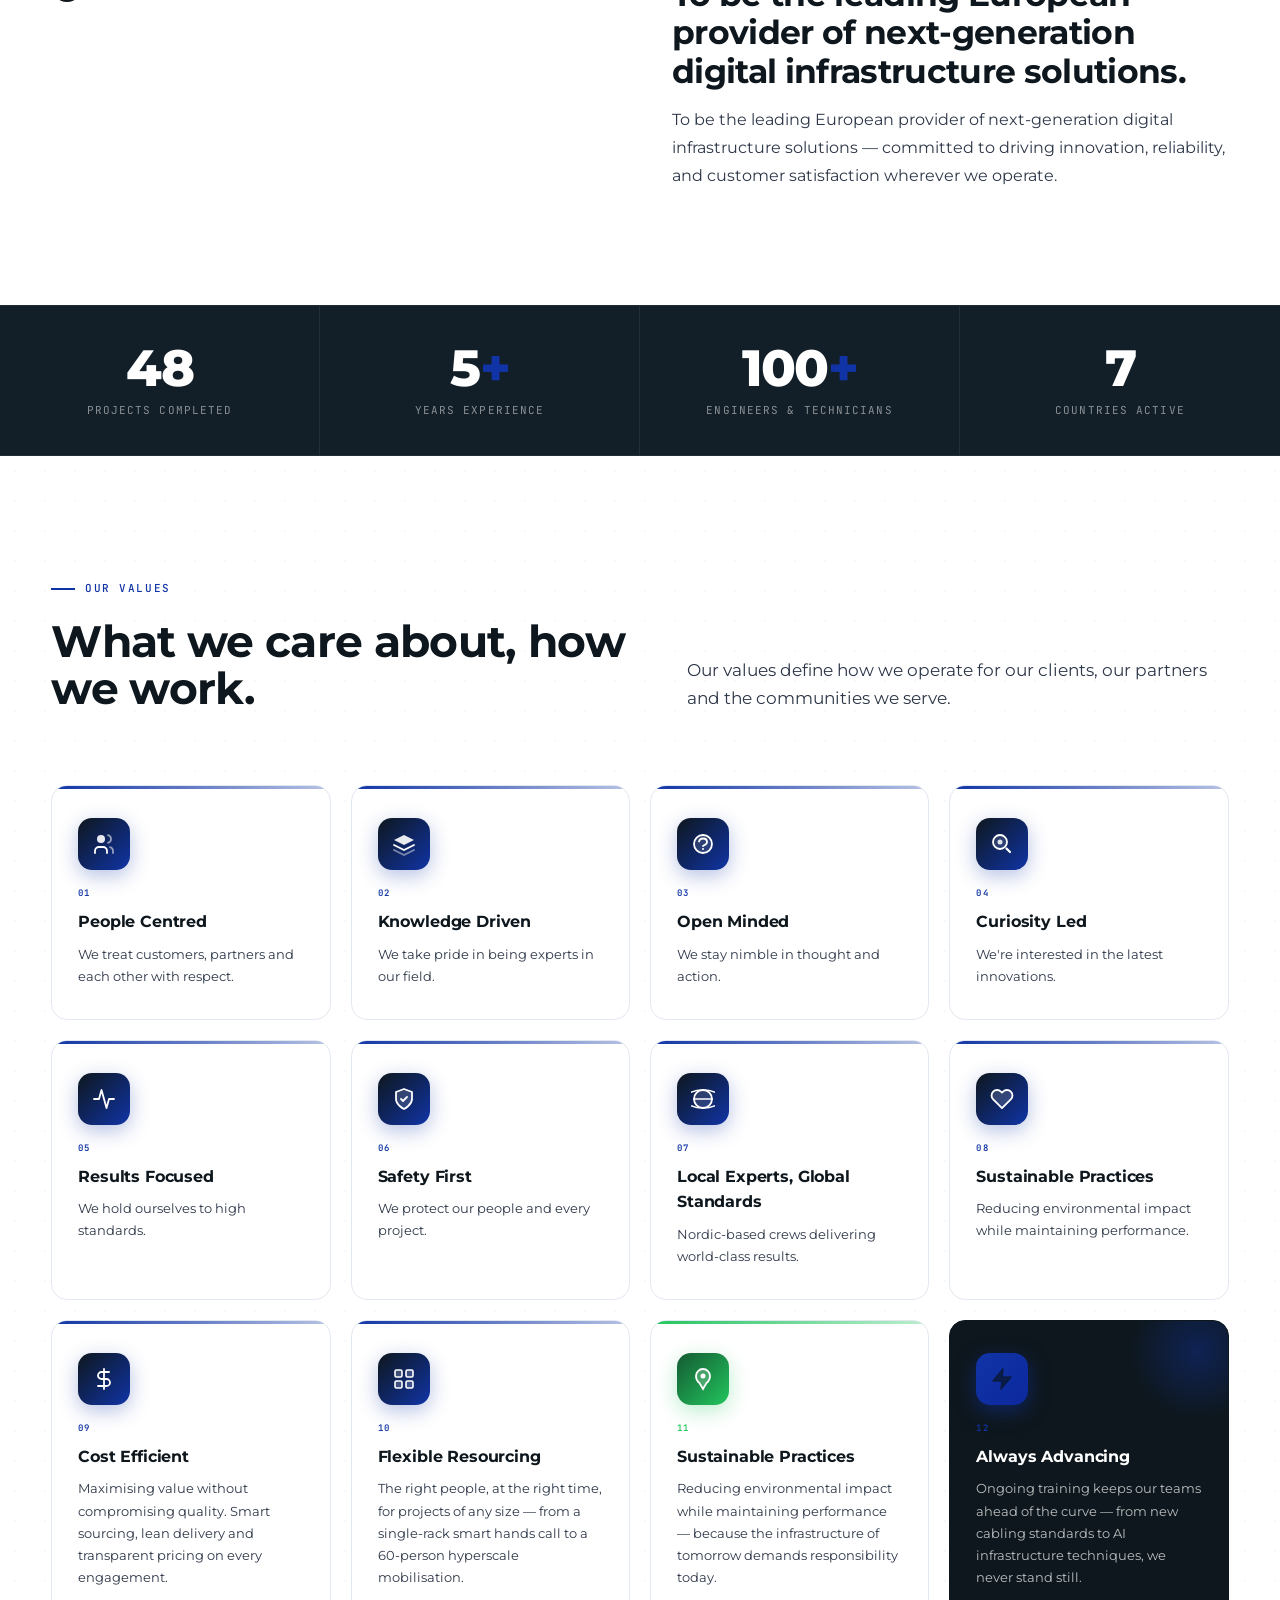
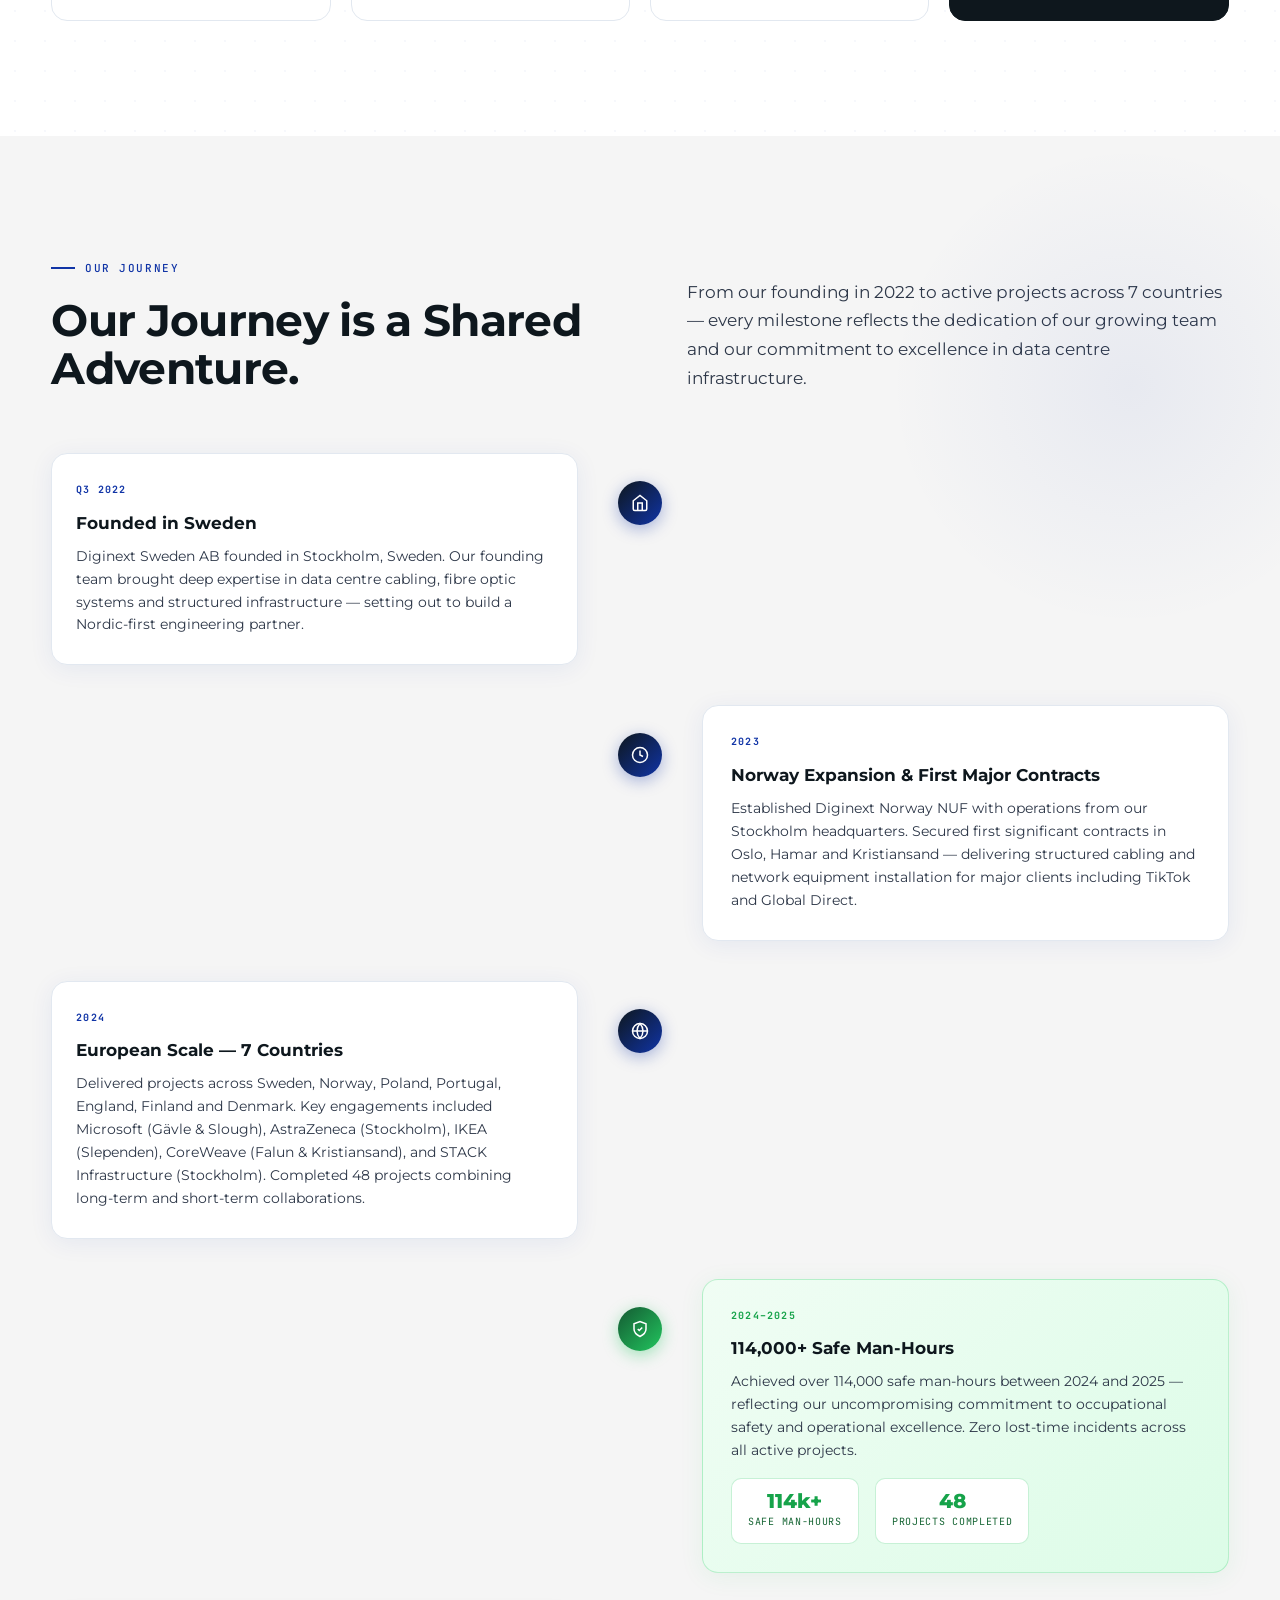
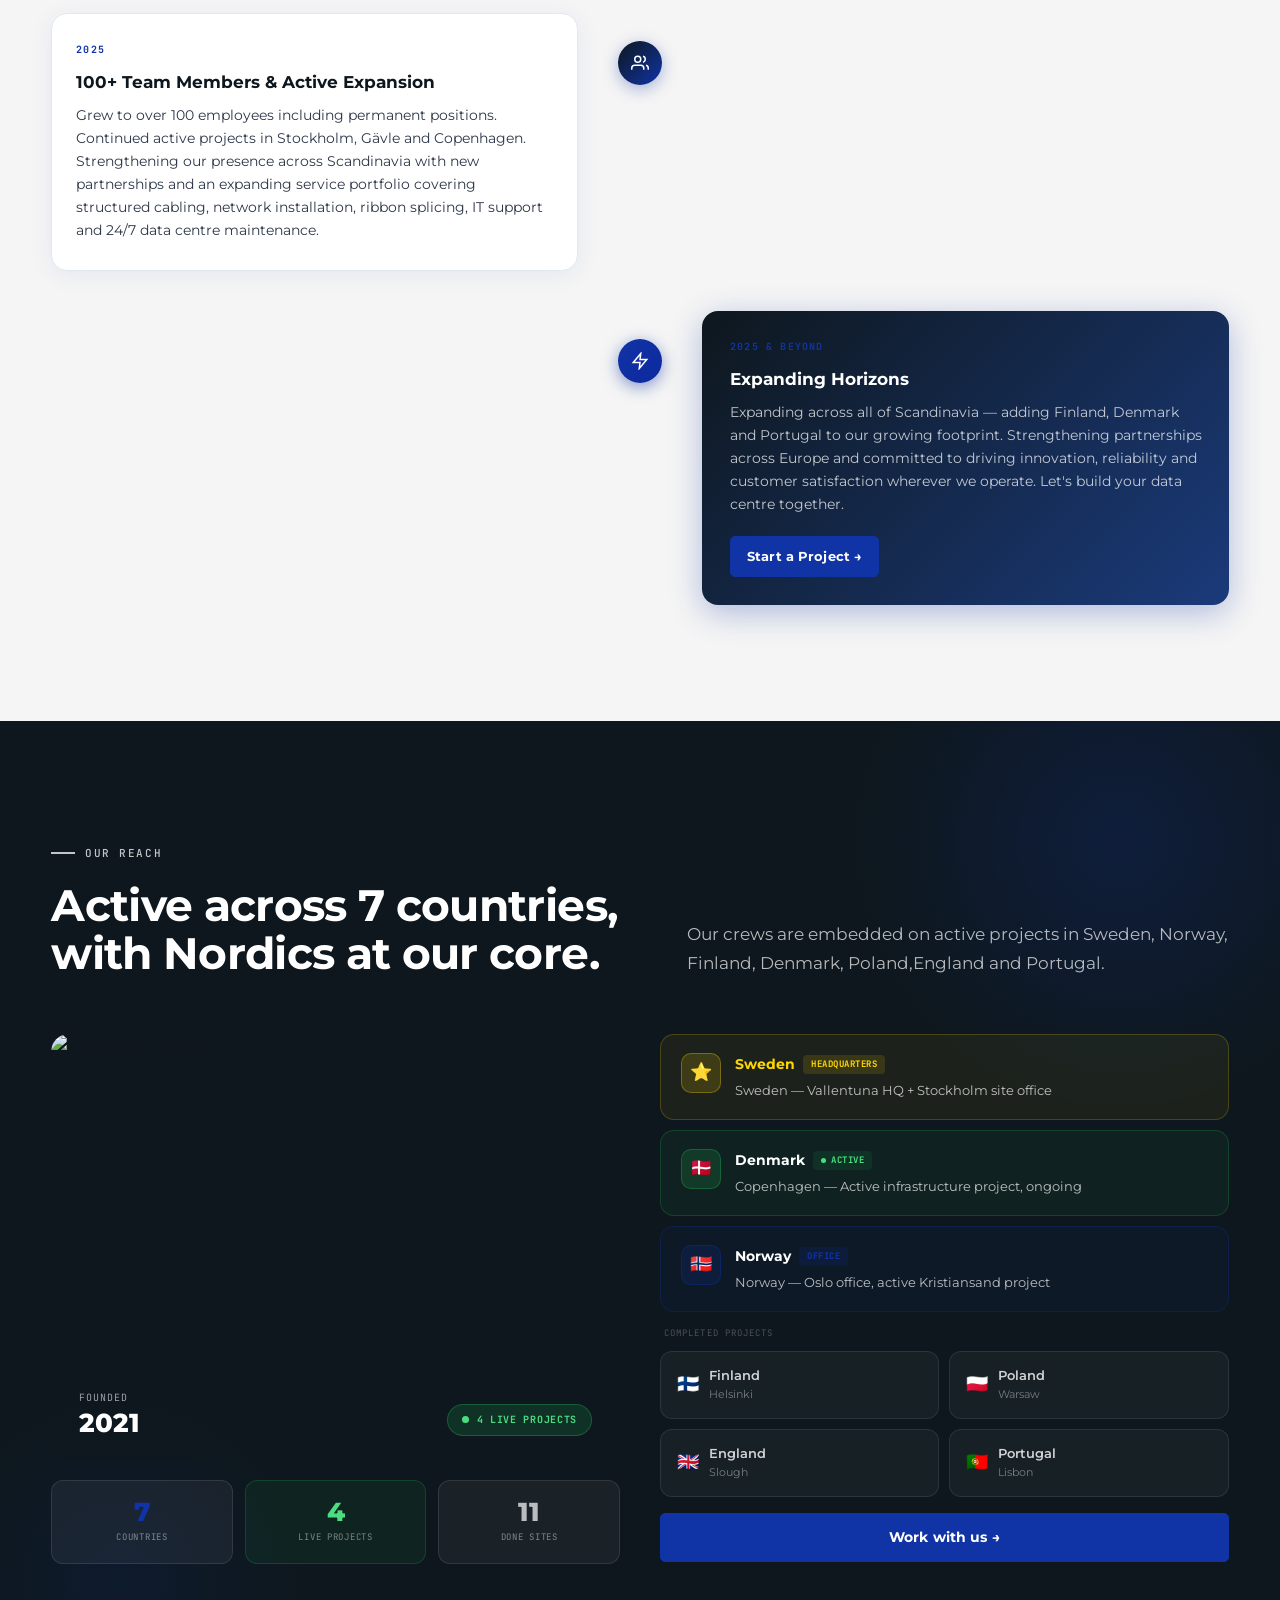
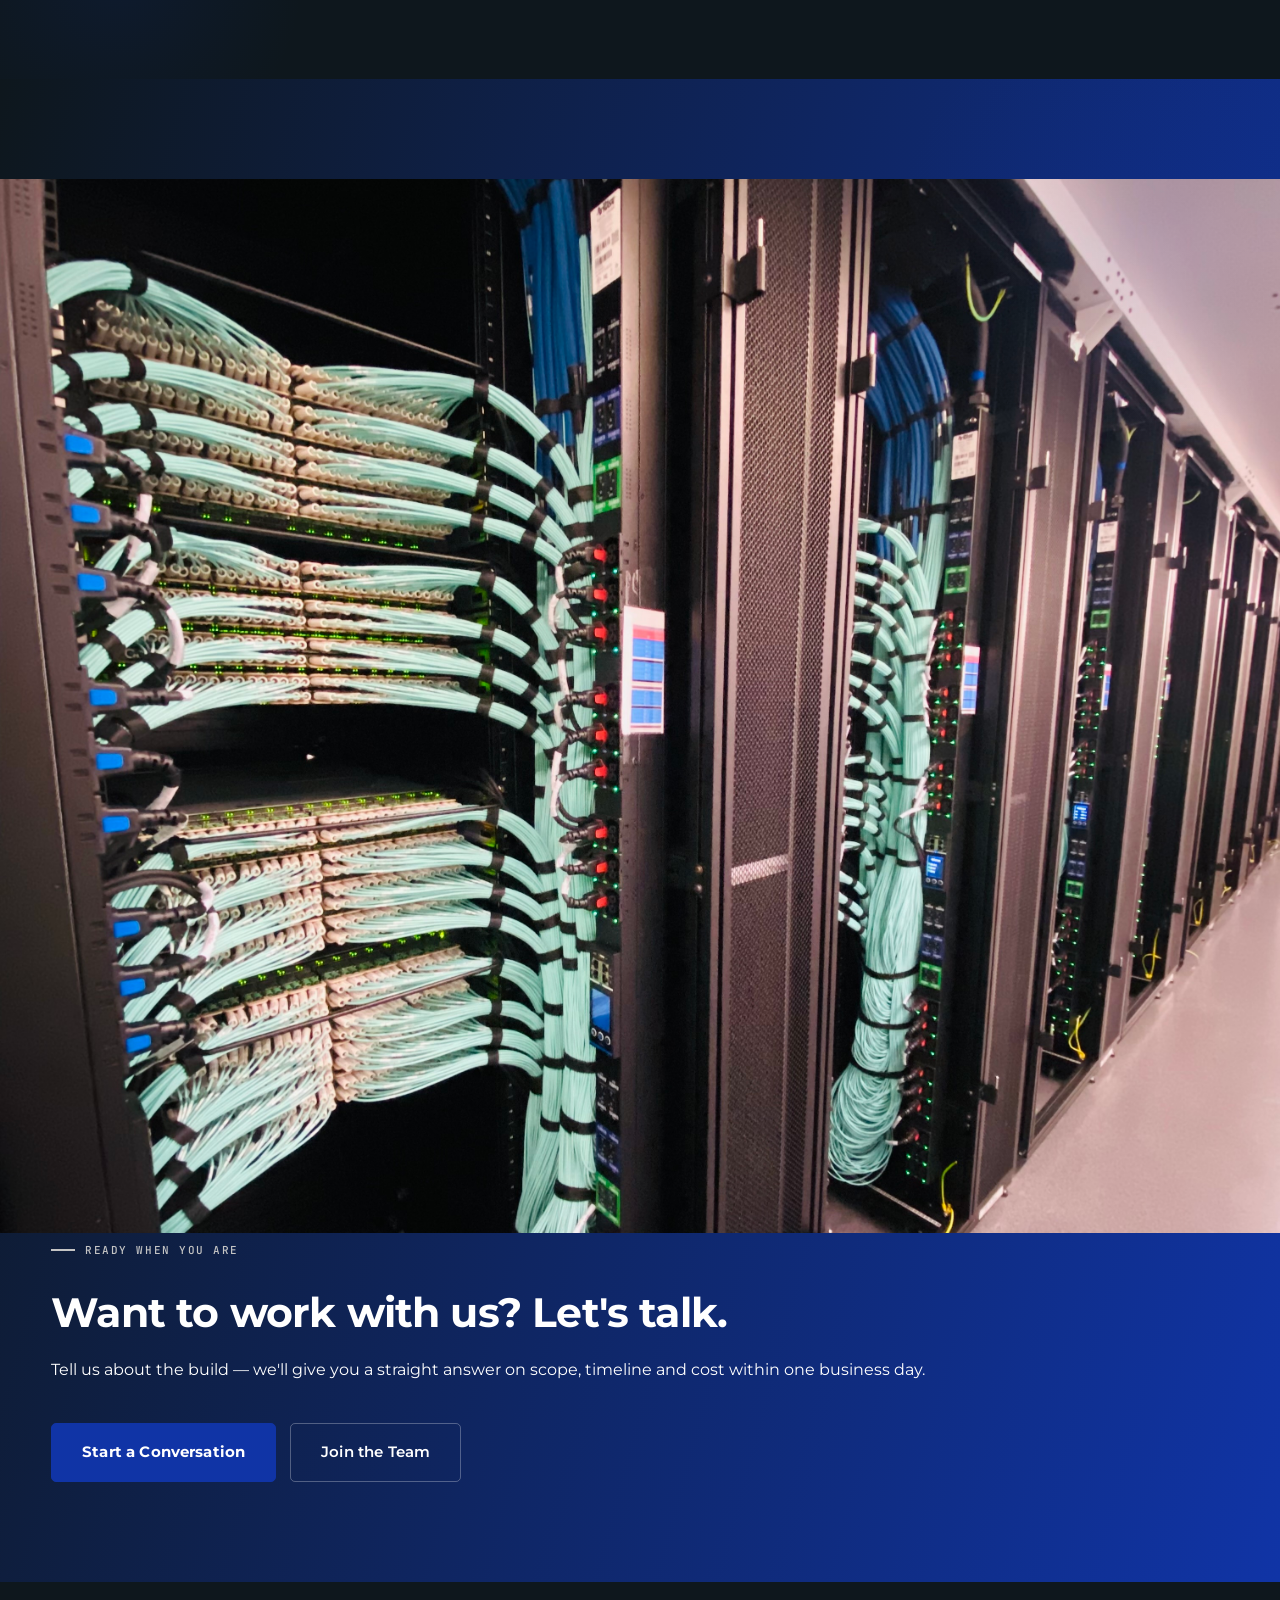
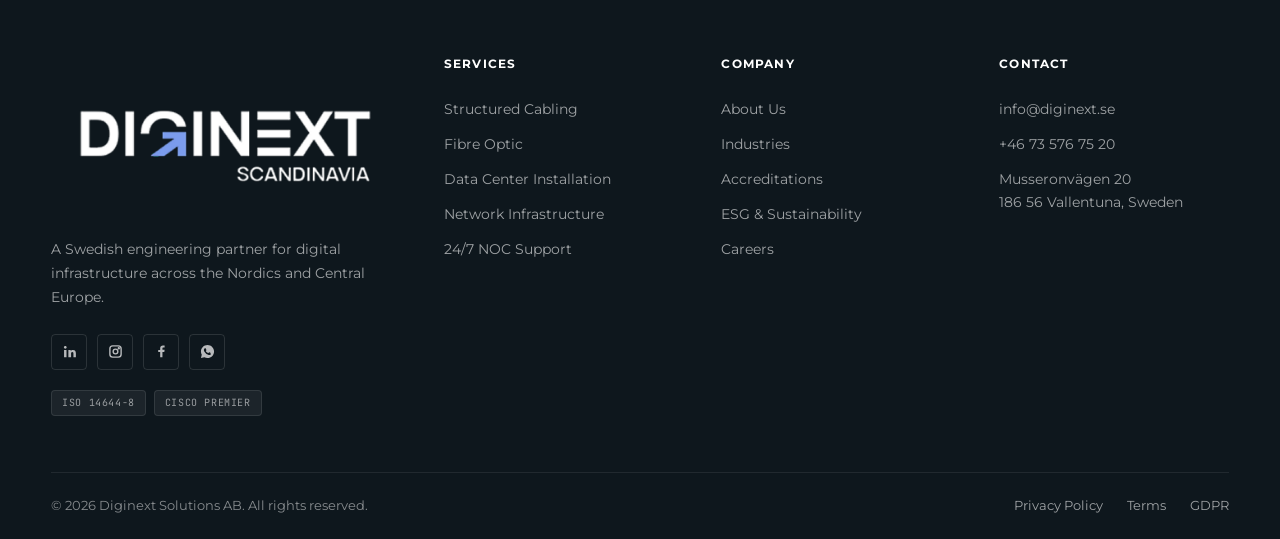
==== commit 2e4e458f: "Update about.html" ====
--- a/about.html
+++ b/about.html
@@ -387,7 +387,7 @@
             <div style="background:#fff;border:1.5px solid var(--rule);border-radius:16px;padding:28px 24px 28px 28px;box-shadow:0 4px 24px rgba(16,52,166,0.07);">
               <div style="font-family:var(--mono);font-size:10px;color:var(--cyan);text-transform:uppercase;letter-spacing:0.12em;font-weight:700;margin-bottom:10px;">2023</div>
               <h3 style="font-family:'Montserrat',sans-serif;font-size:17px;font-weight:700;color:var(--navy-900);margin:0 0 8px;" data-t="j2_h">Norway Expansion &amp; First Major Contracts</h3>
-              <p style="font-size:13.5px;color:var(--ink-2);line-height:1.7;margin:0;" data-t="j2_p">Established Diginext IT Solutions Norway NUF with operations from our Stockholm headquarters. Secured first significant contracts in Oslo, Hamar and Kristiansand — delivering structured cabling and network equipment installation for major clients including TikTok and Global Direct.</p>
+              <p style="font-size:13.5px;color:var(--ink-2);line-height:1.7;margin:0;" data-t="j2_p">Established Diginext Norway NUF with operations from our Stockholm headquarters. Secured first significant contracts in Oslo, Hamar and Kristiansand — delivering structured cabling and network equipment installation for major clients including TikTok and Global Direct.</p>
             </div>
           </div>
         </div>
@@ -577,7 +577,7 @@
               <span style="font-family:'Montserrat',sans-serif;font-size:14px;font-weight:700;color:#fff;">Norway</span>
               <span style="font-family:var(--mono);font-size:9px;font-weight:700;color:var(--cyan);background:rgba(16,52,166,0.15);padding:2px 8px;border-radius:4px;letter-spacing:0.06em;">OFFICE</span>
             </div>
-            <p style="font-size:12.5px;color:rgba(255,255,255,0.72);line-height:1.6;margin:0;" data-t="reach_no">Diginext IT Solutions Norway NUF · Branch office via Stockholm HQ · Completed: Oslo, Hamar, Kristiansand, Glomfjord, Slependen, Trondheim, Stavanger &amp; Bodø</p>
+            <p style="font-size:12.5px;color:rgba(255,255,255,0.72);line-height:1.6;margin:0;" data-t="reach_no">Diginext Norway NUF · Branch office via Stockholm HQ · Completed: Oslo, Hamar, Kristiansand, Glomfjord, Slependen, Trondheim, Stavanger &amp; Bodø</p>
           </div>
         </div>
 
@@ -743,7 +743,7 @@
     team2_role:"Chief Operating Officer", team2_bio:"Logistics and operations specialist who scaled Diginext from 12 to 120 engineers.",
     team3_role:"Chief Technology Officer", team3_bio:"Former data center architect at Equinix. Leads technical standards and vendor partnerships.",
     reach_eyebrow:"Our Reach", reach_title:"Active across 7 countries, with Nordics at our core.",
-    reach_desc:"Our crews are embedded on active projects in Sweden, Norway, Finland, Denmark, Poland and Estonia.",
+    reach_desc:"Our crews are embedded on active projects in Sweden, Norway, Finland, Denmark, Poland,England and Portugal.",
     reach_se:"Sweden — Vallentuna HQ + Stockholm site office",
     reach_no:"Norway — Oslo office, active Kristiansand project",
     reach_fi:"Finland — Helsinki partner office",
@@ -799,7 +799,7 @@
     team2_role:"Driftchef", team2_bio:"Specialist på logistik och drift som skalade Diginext till 120 ingenjörer.",
     team3_role:"Teknisk direktör", team3_bio:"Tidigare datacenterarkitekt på Equinix.",
     reach_eyebrow:"Vår räckvidd", reach_title:"Aktiva i 7 länder med Norden i centrum.",
-    reach_desc:"Våra team är inbäddade i aktiva projekt i Sverige, Norge, Finland, Danmark, Polen och Estland.",
+    reach_desc:"Våra medarbetare är engagerade i aktiva projekt i Sverige, Norge, Finland, Danmark, Polen, England och Portugal.",
     reach_se:"Sverige — Vallentuna HK + Stockholmskontor",
     reach_no:"Norge — Oslokontor, aktivt Kristiansandprojekt",
     reach_fi:"Finland — Helsingfors partnerkontor",
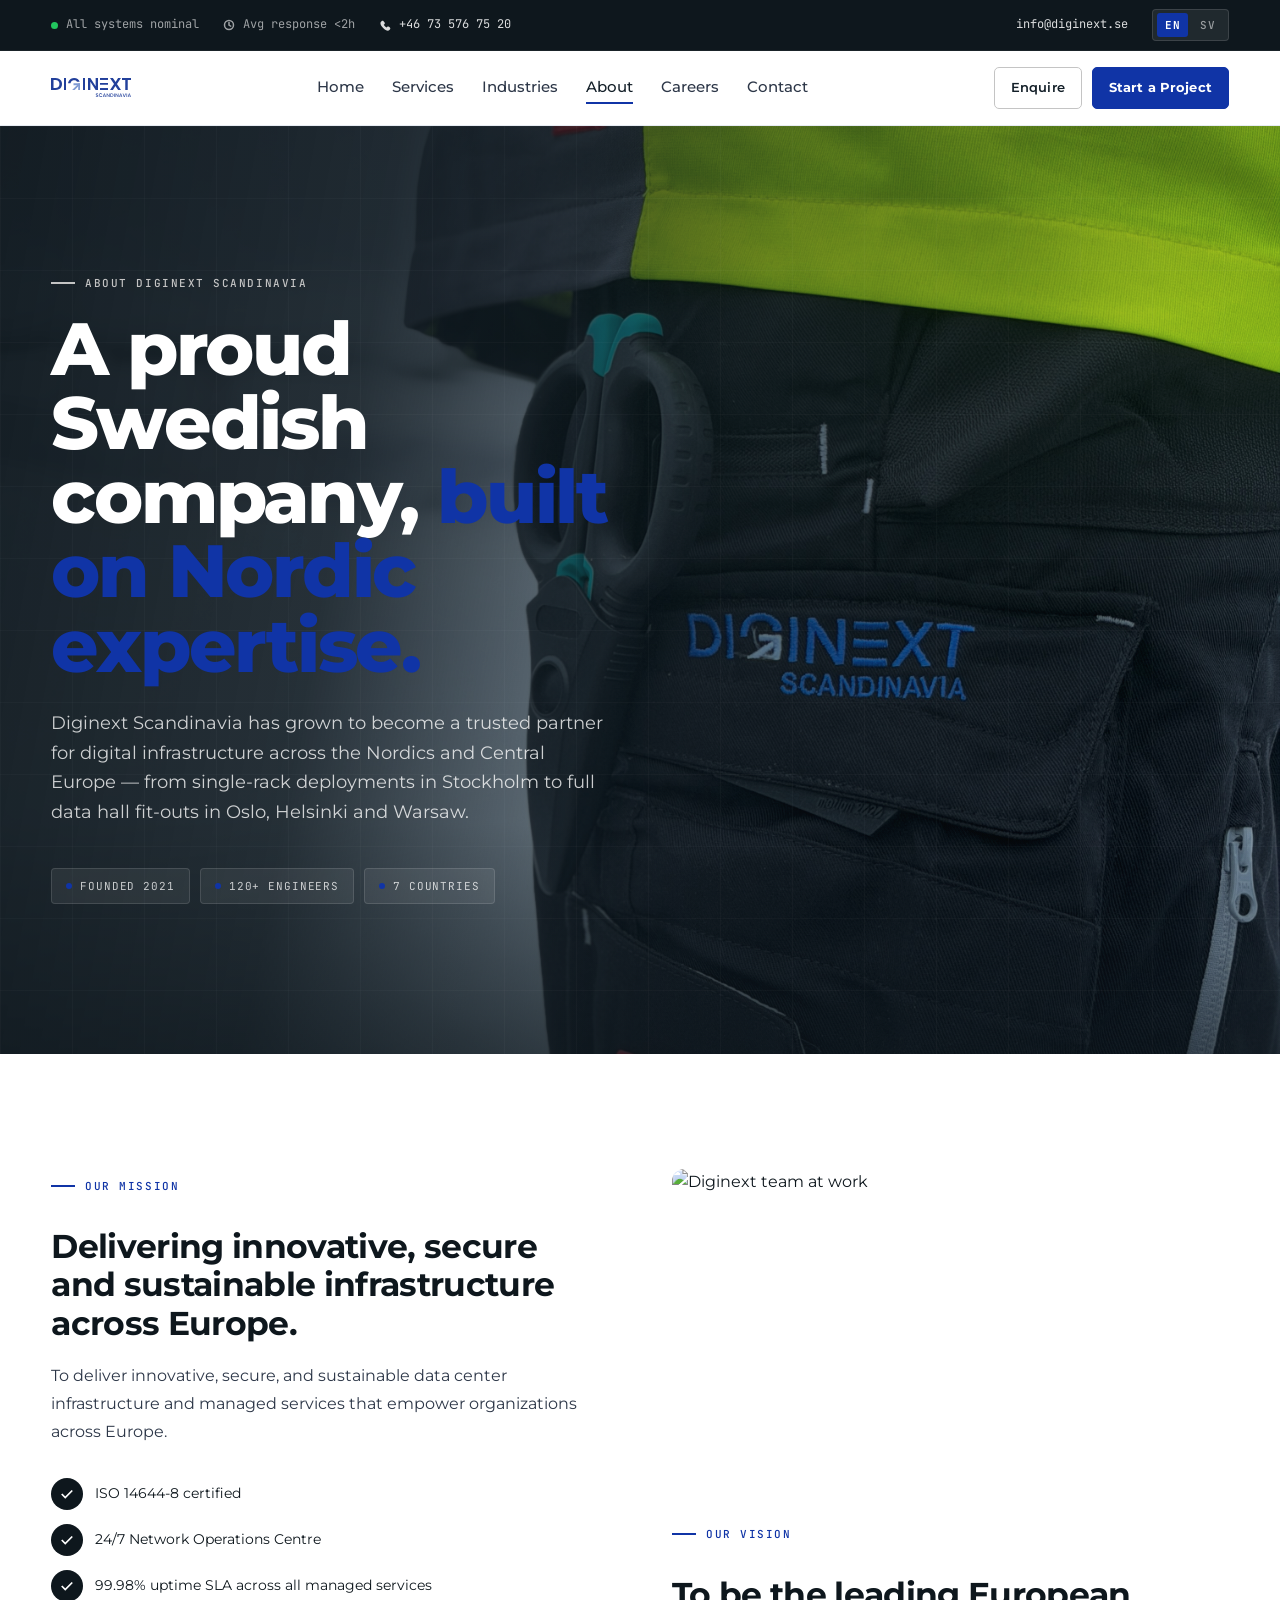
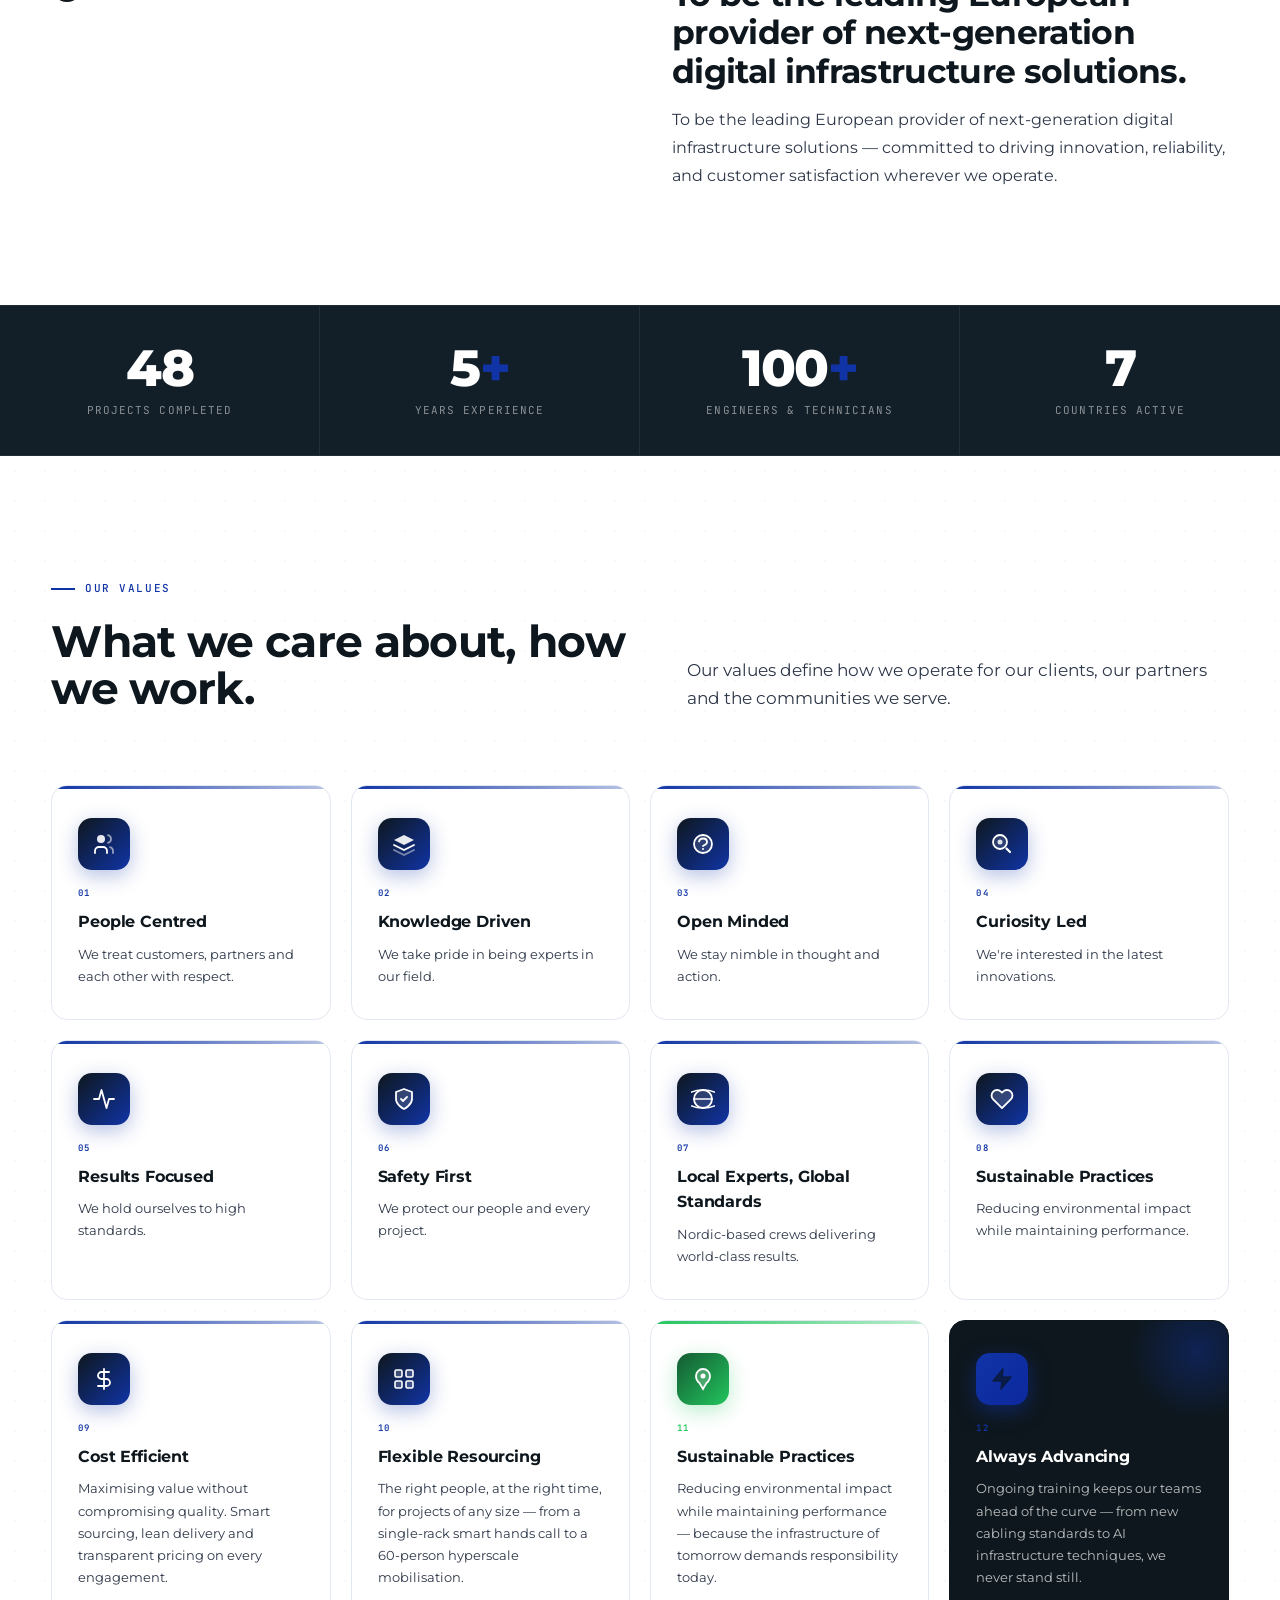
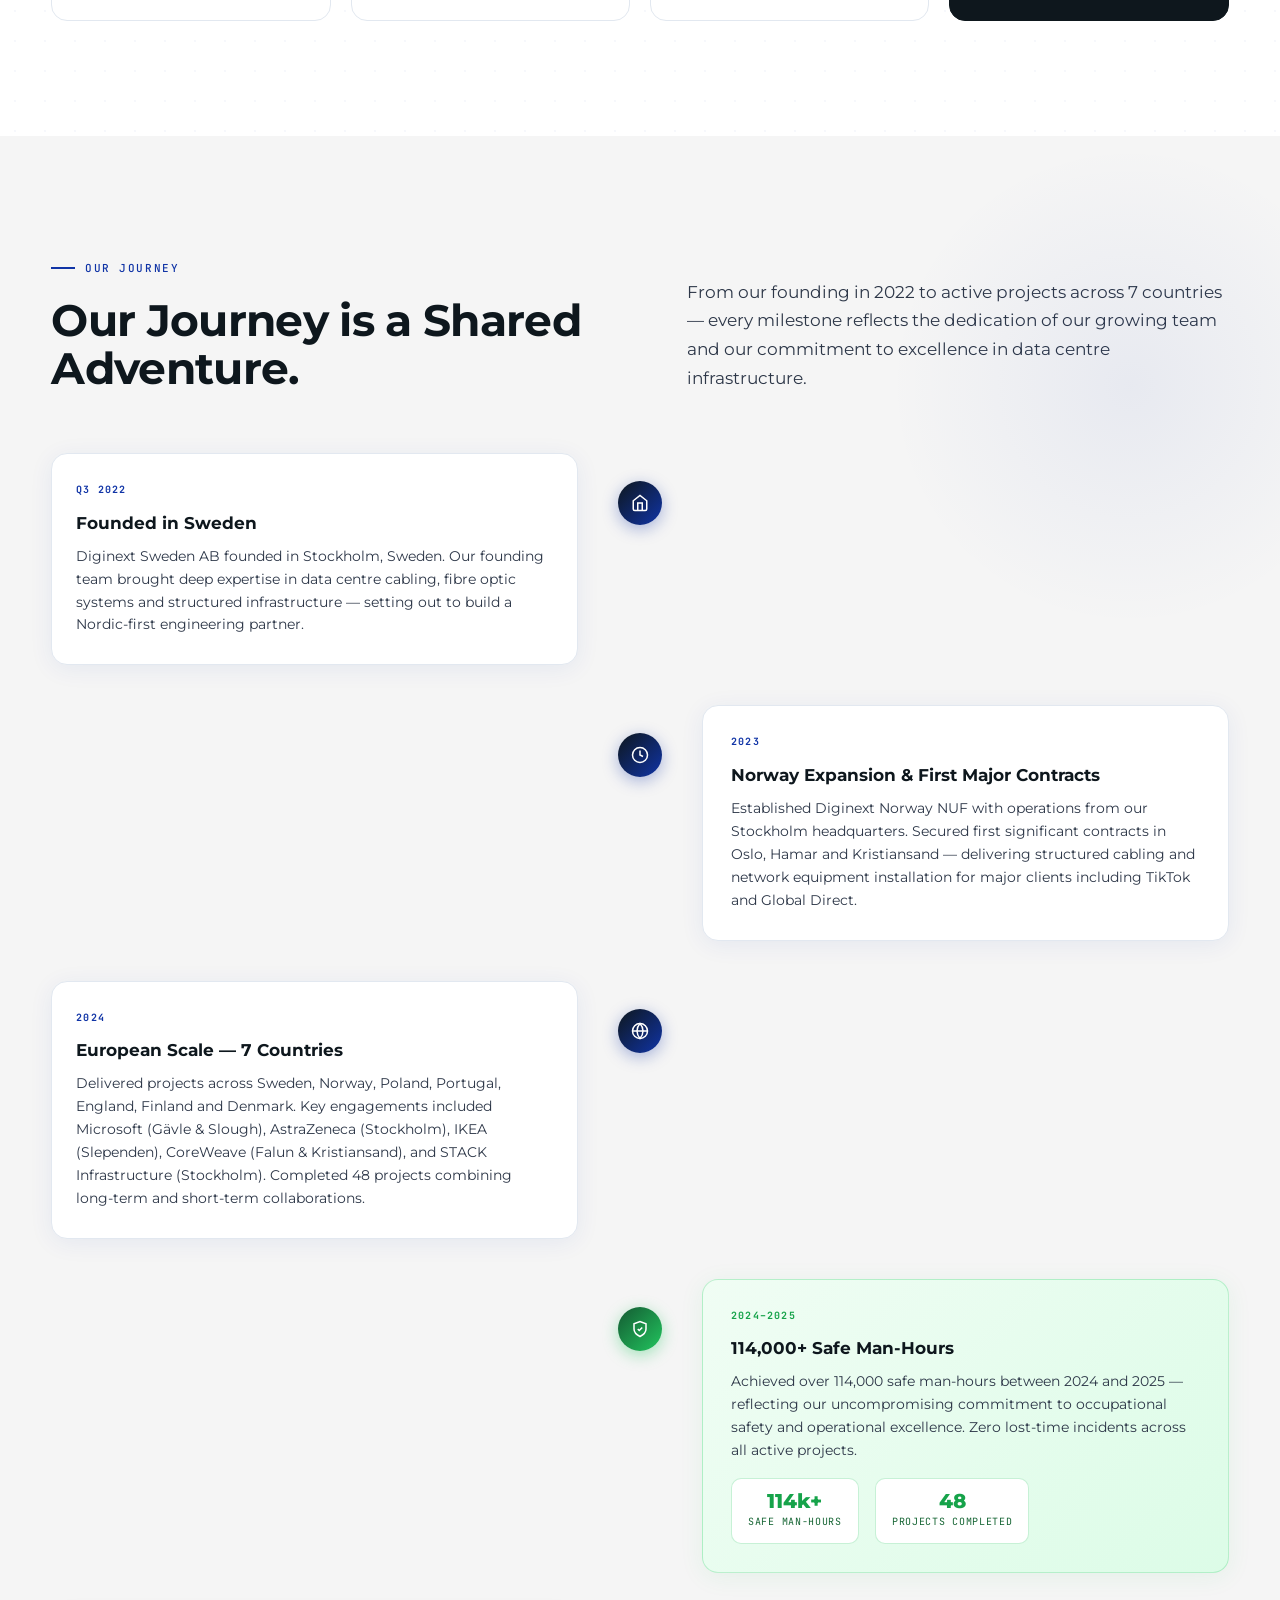
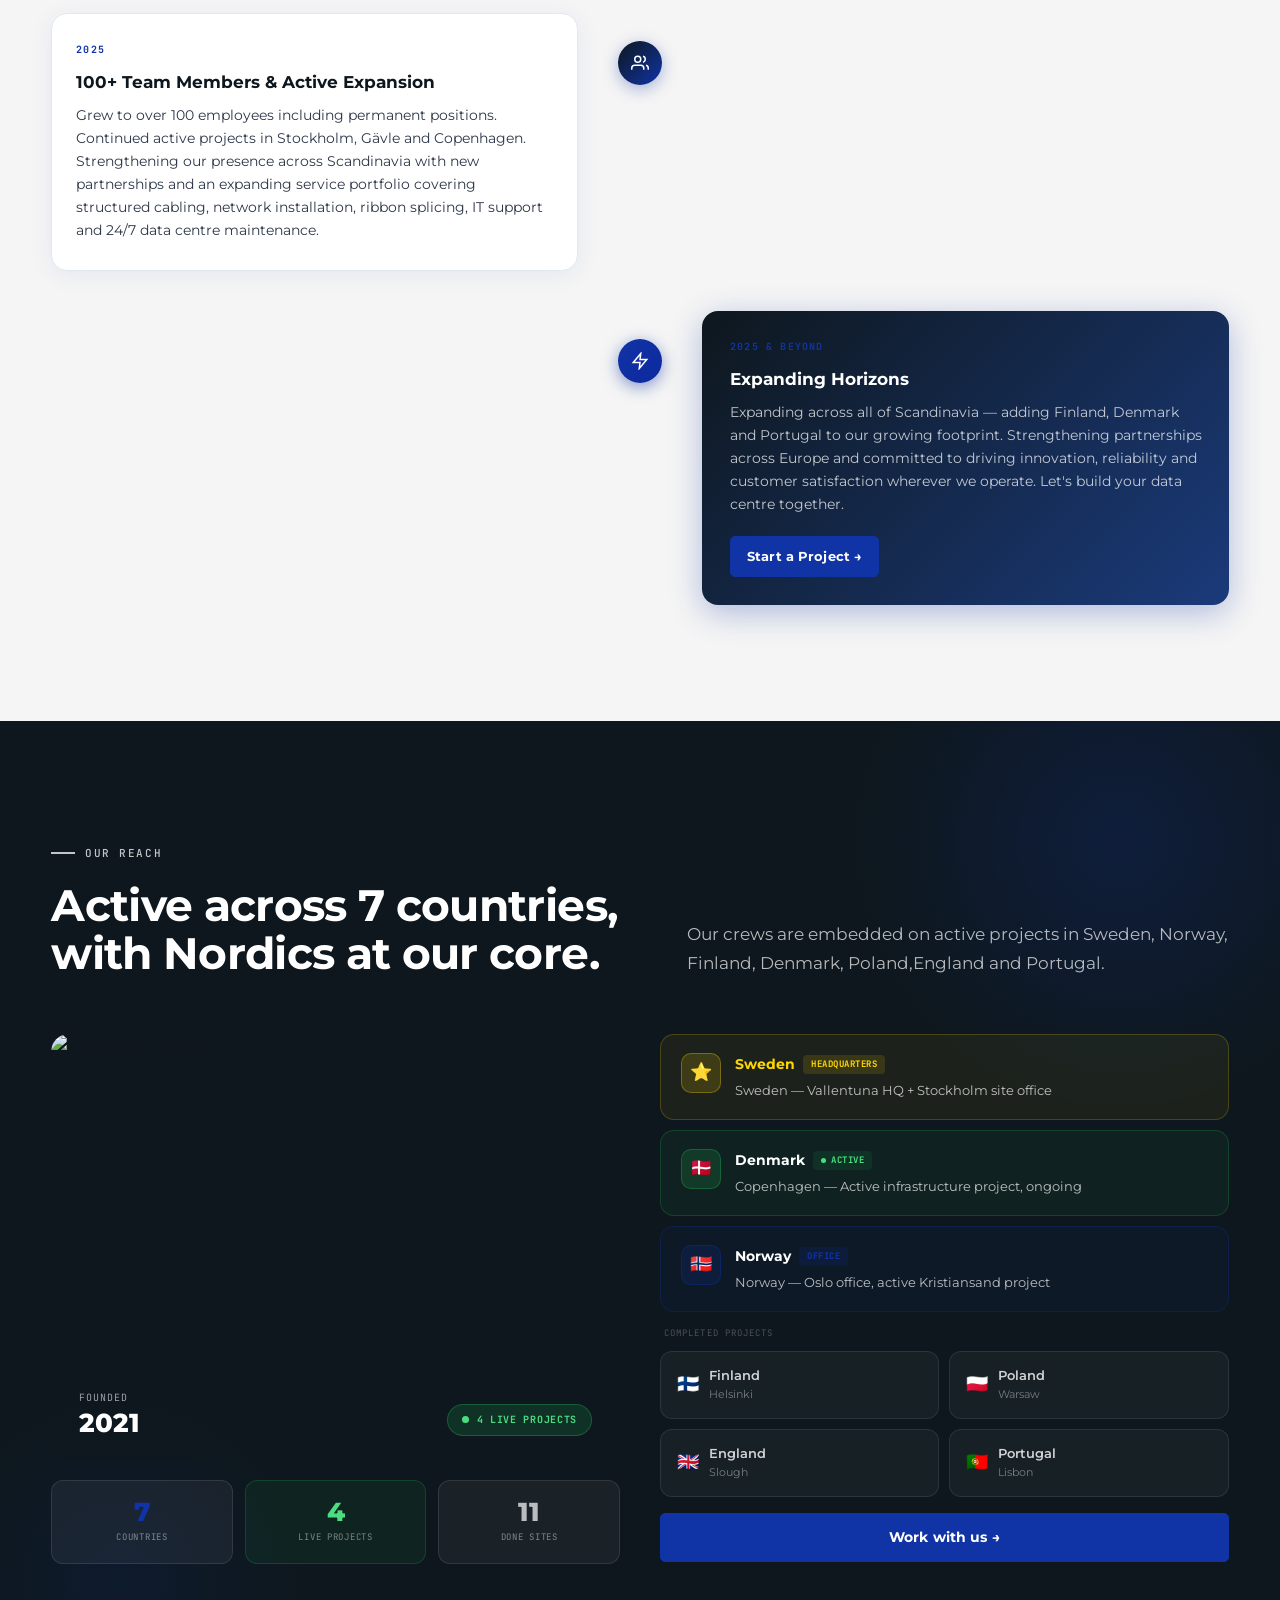
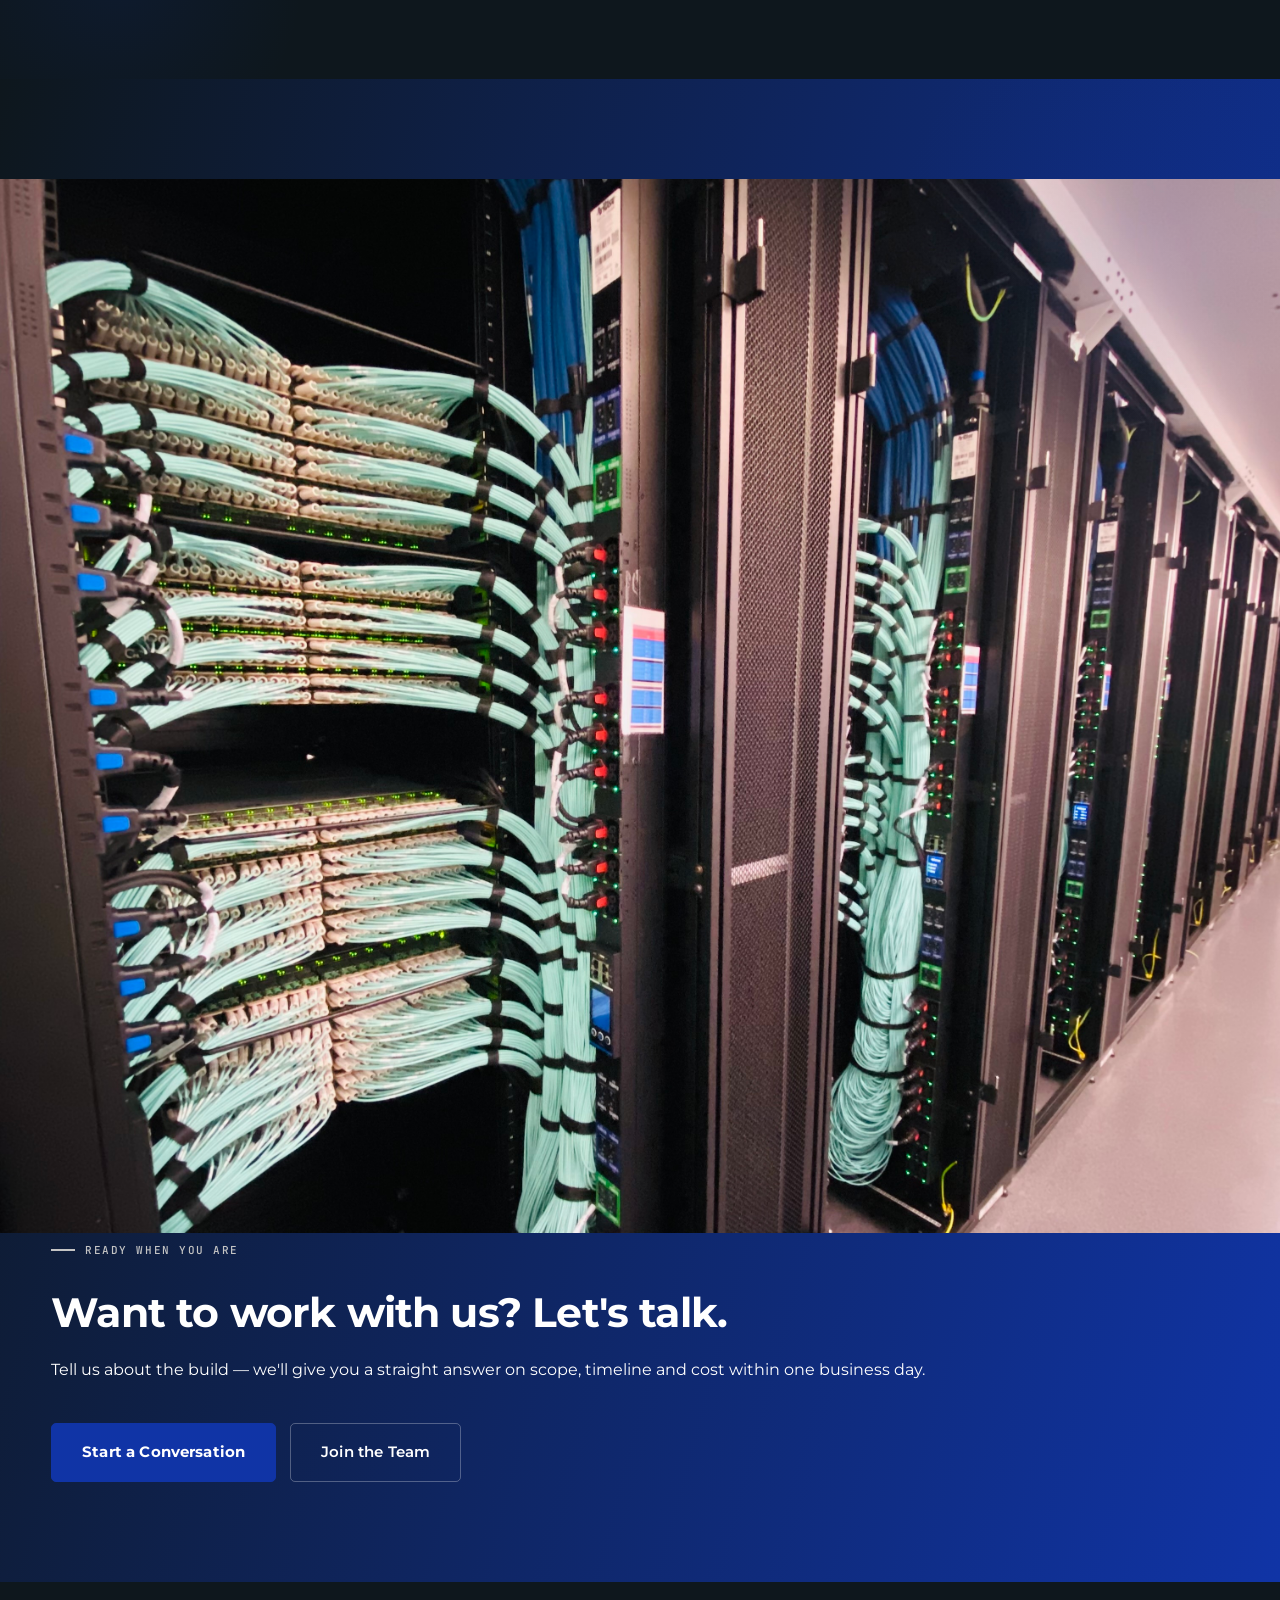
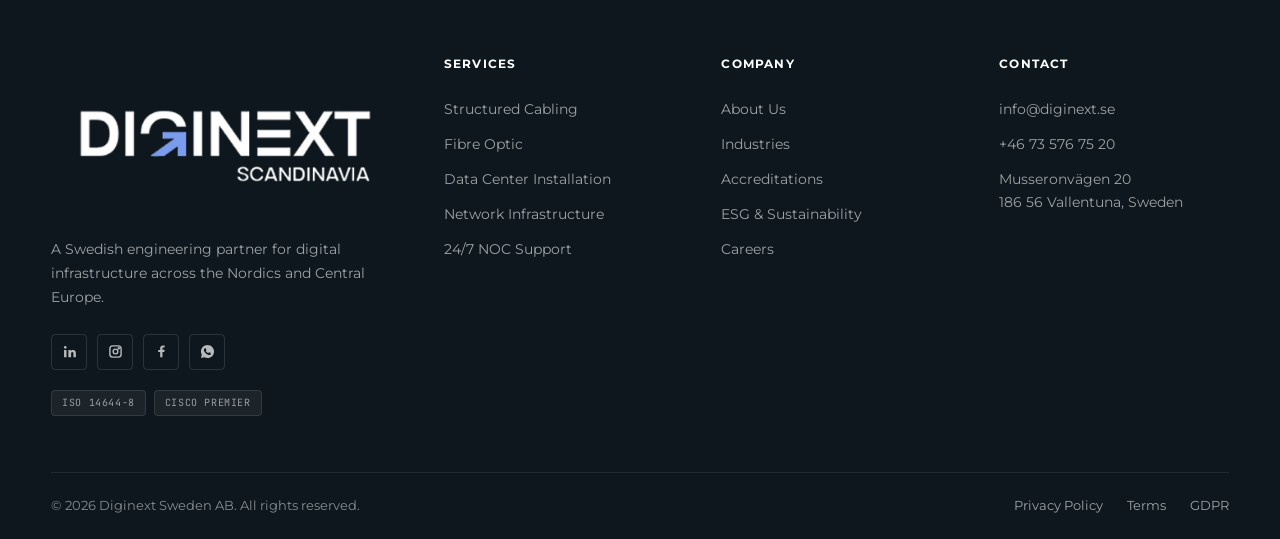
==== commit f6006d4d: "Change Footer Company Name" ====
--- a/about.html
+++ b/about.html
@@ -689,7 +689,7 @@
     </div>
 
     <div class="foot__bottom">
-      <span>© 2026 Diginext Solutions AB. <span data-t="footer_rights">All rights reserved.</span></span>
+      <span>© 2026 Diginext Sweden AB. <span data-t="footer_rights">All rights reserved.</span></span>
       <div class="foot__bottom-links">
         <a href="privacy.html" data-t="footer_privacy">Privacy Policy</a>
         <a href="terms.html" data-t="footer_terms">Terms</a>
